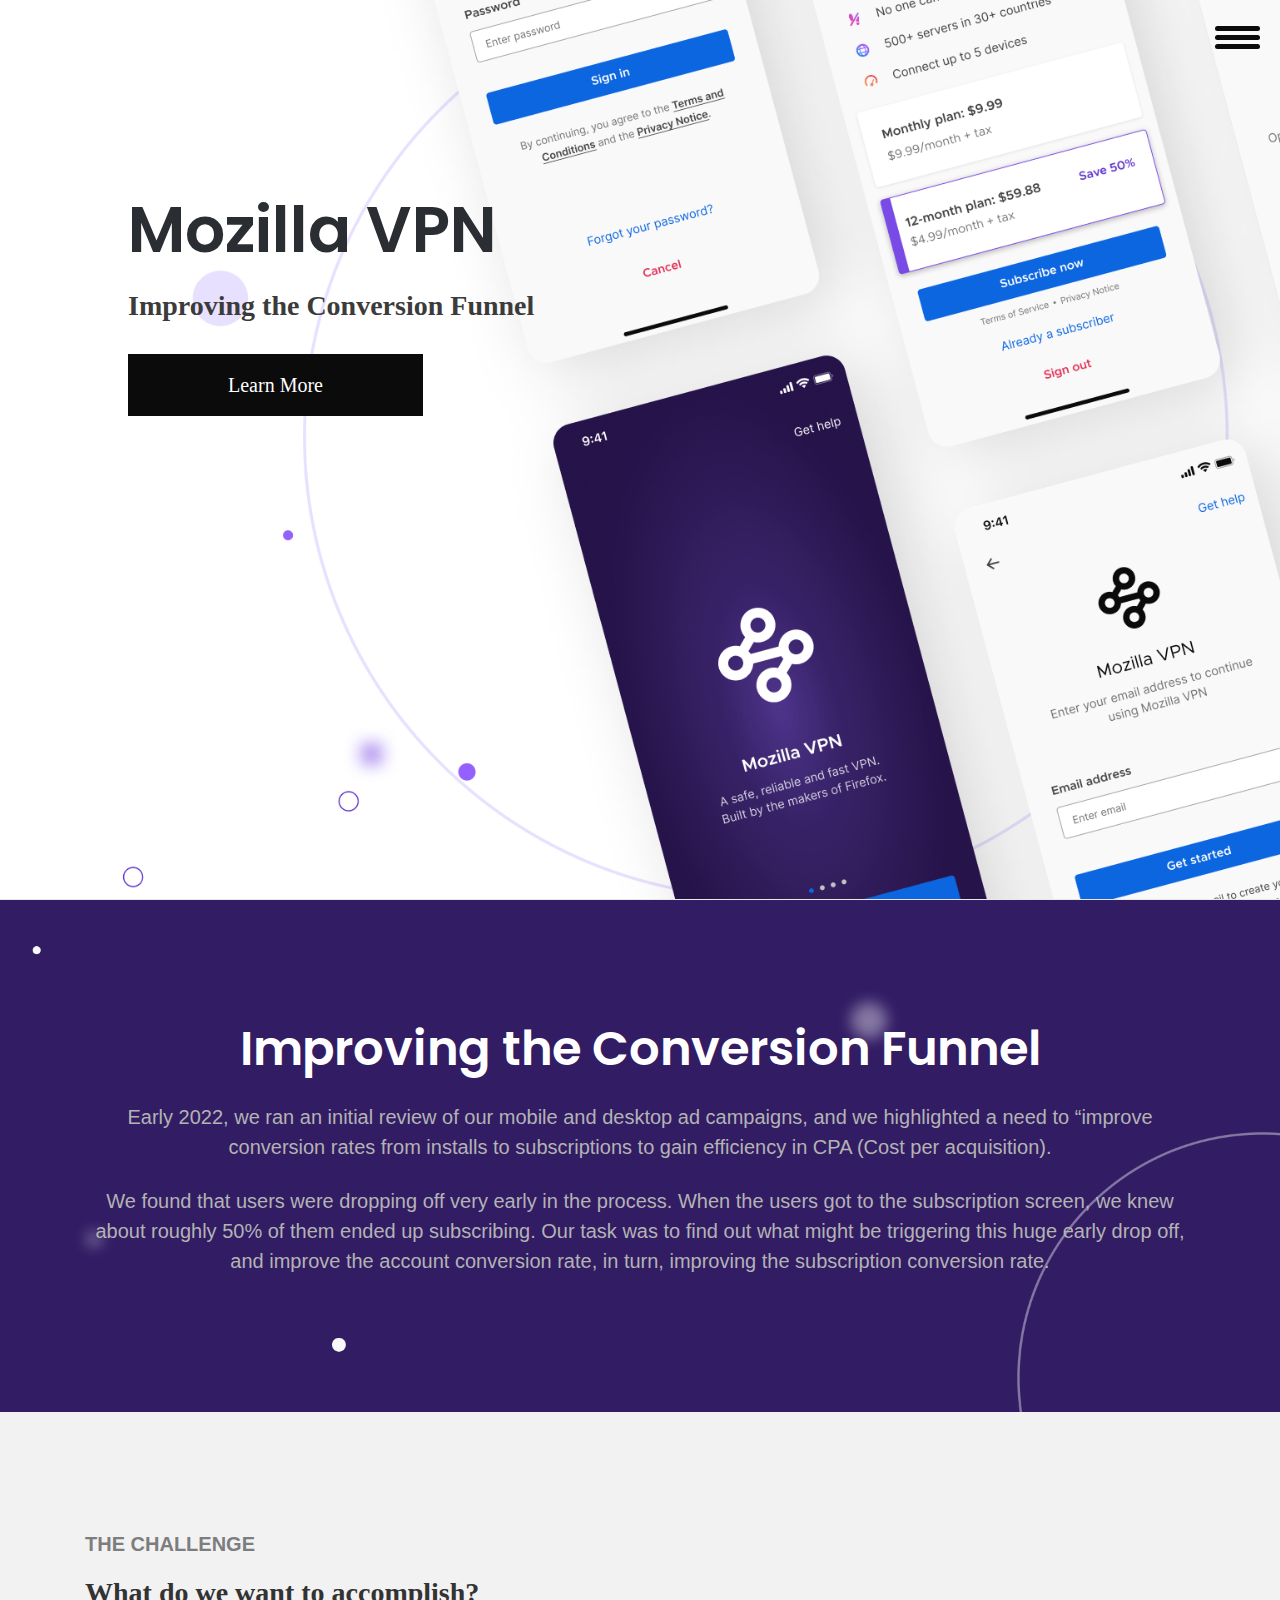
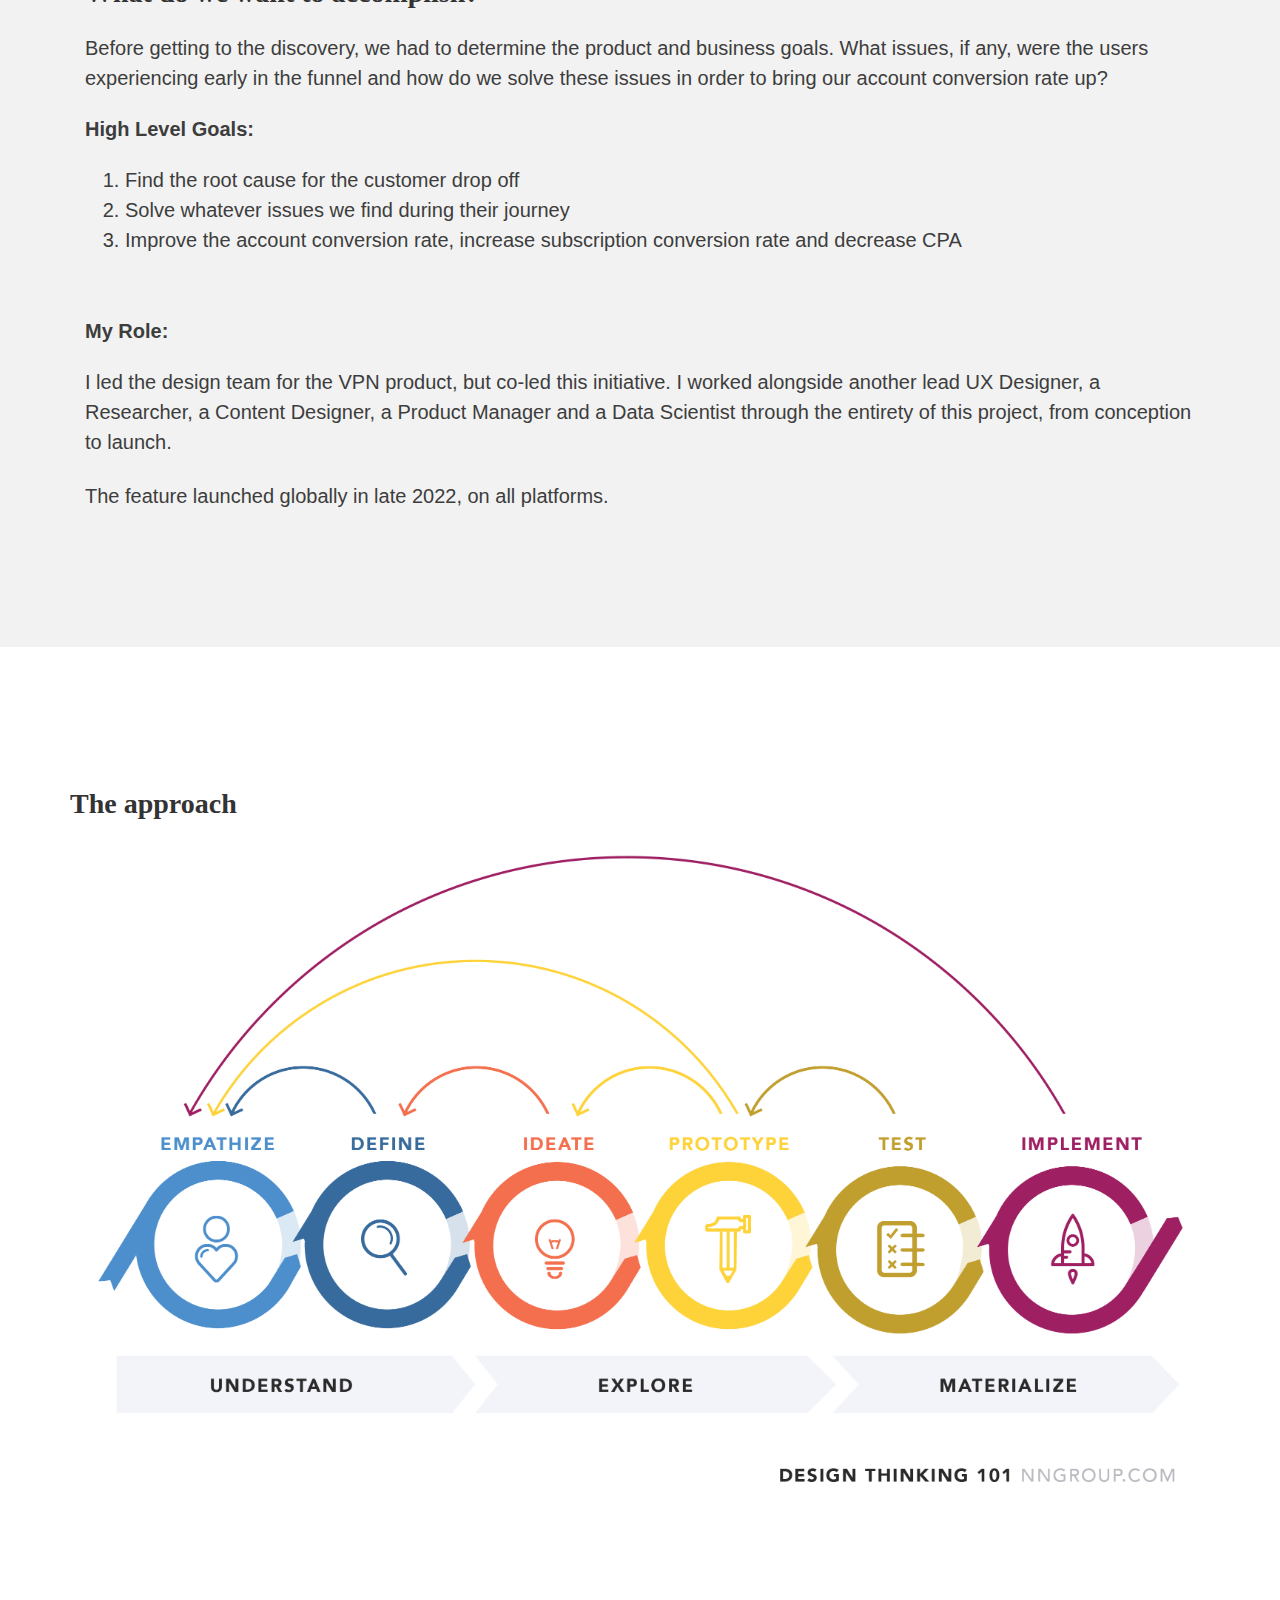
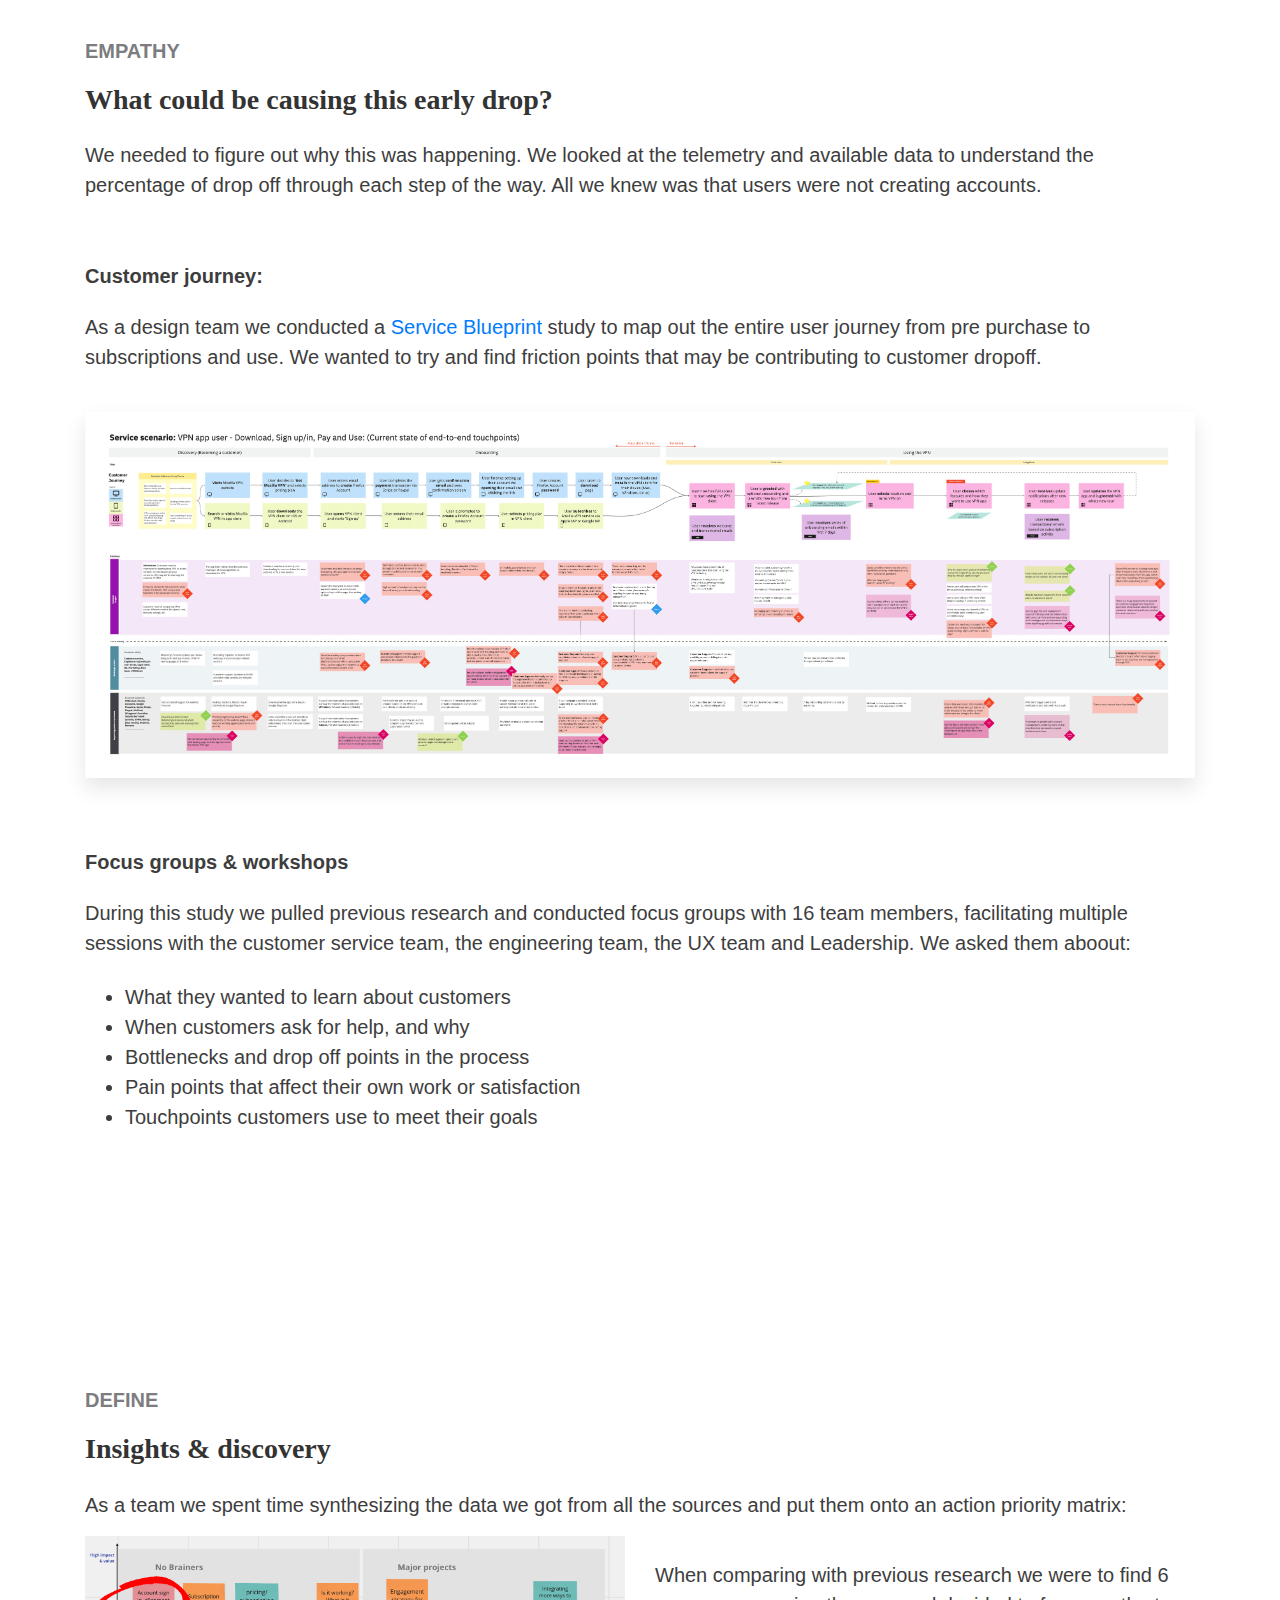
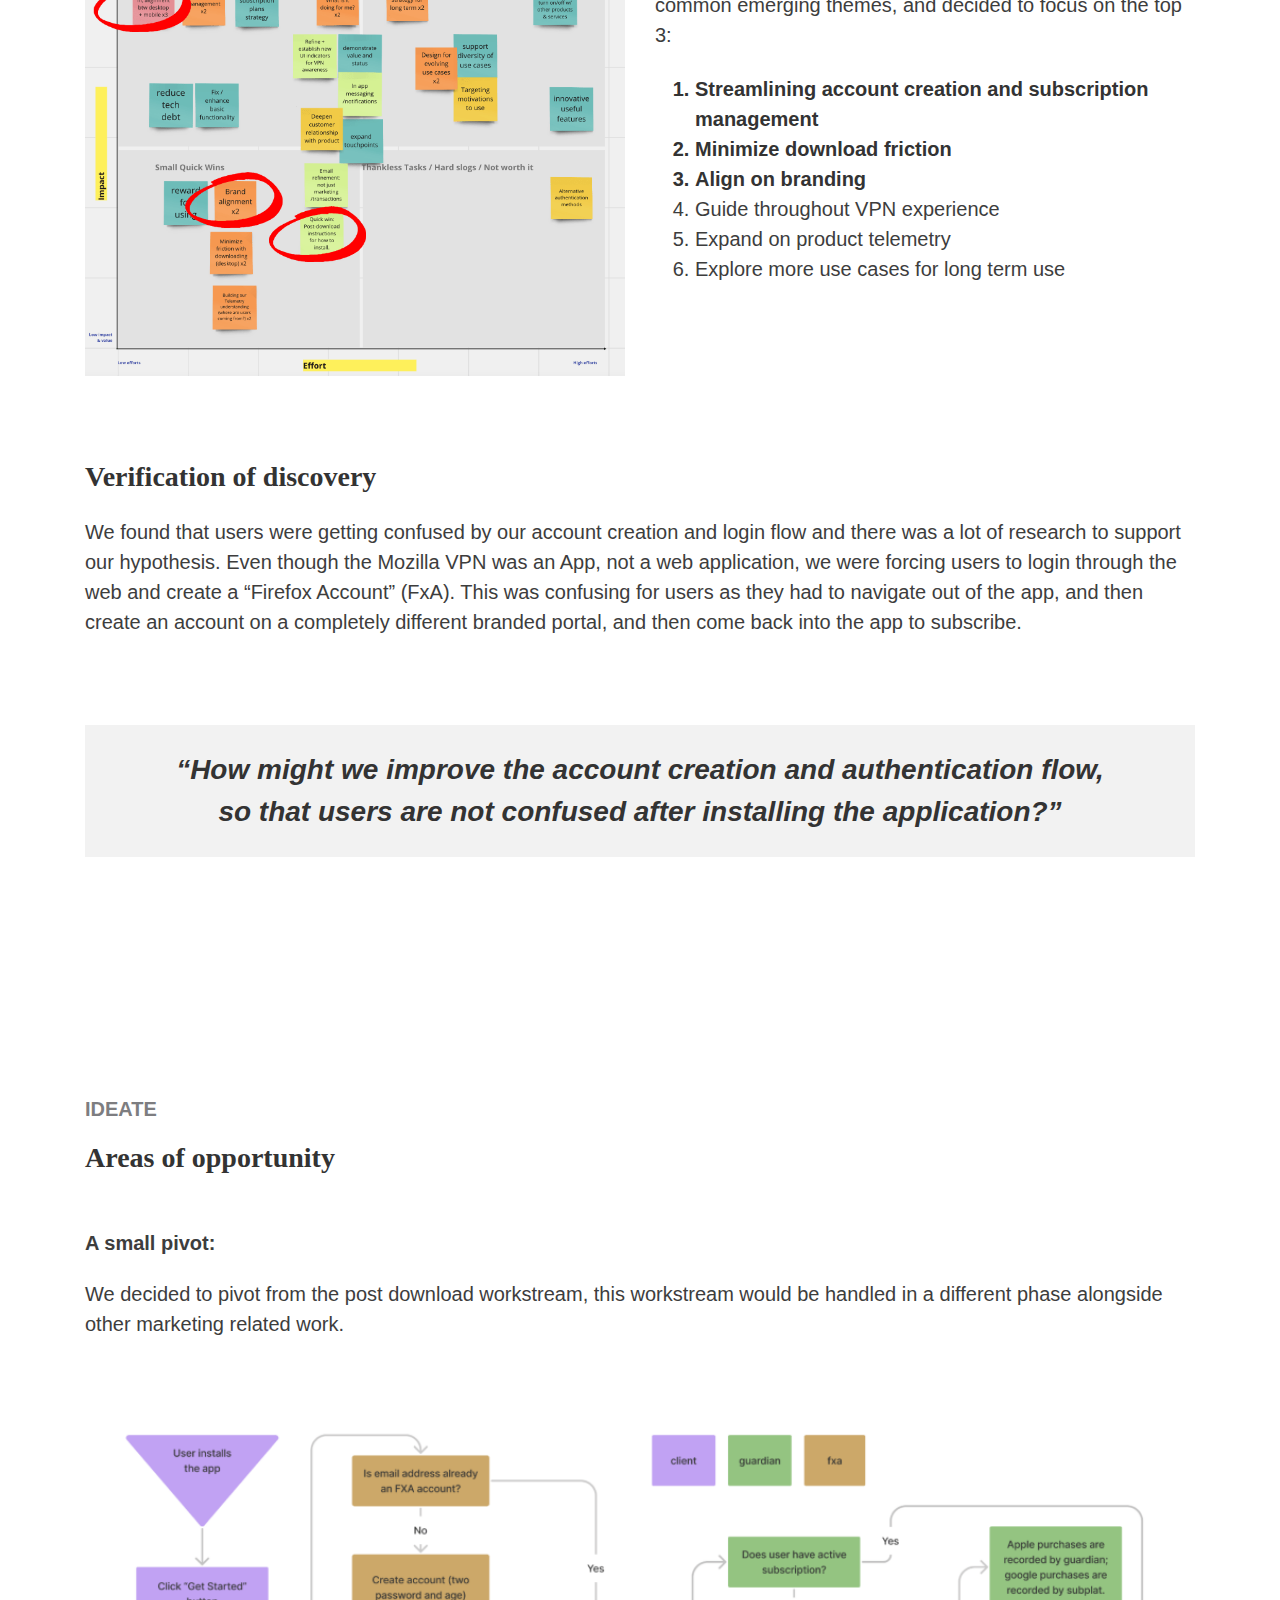
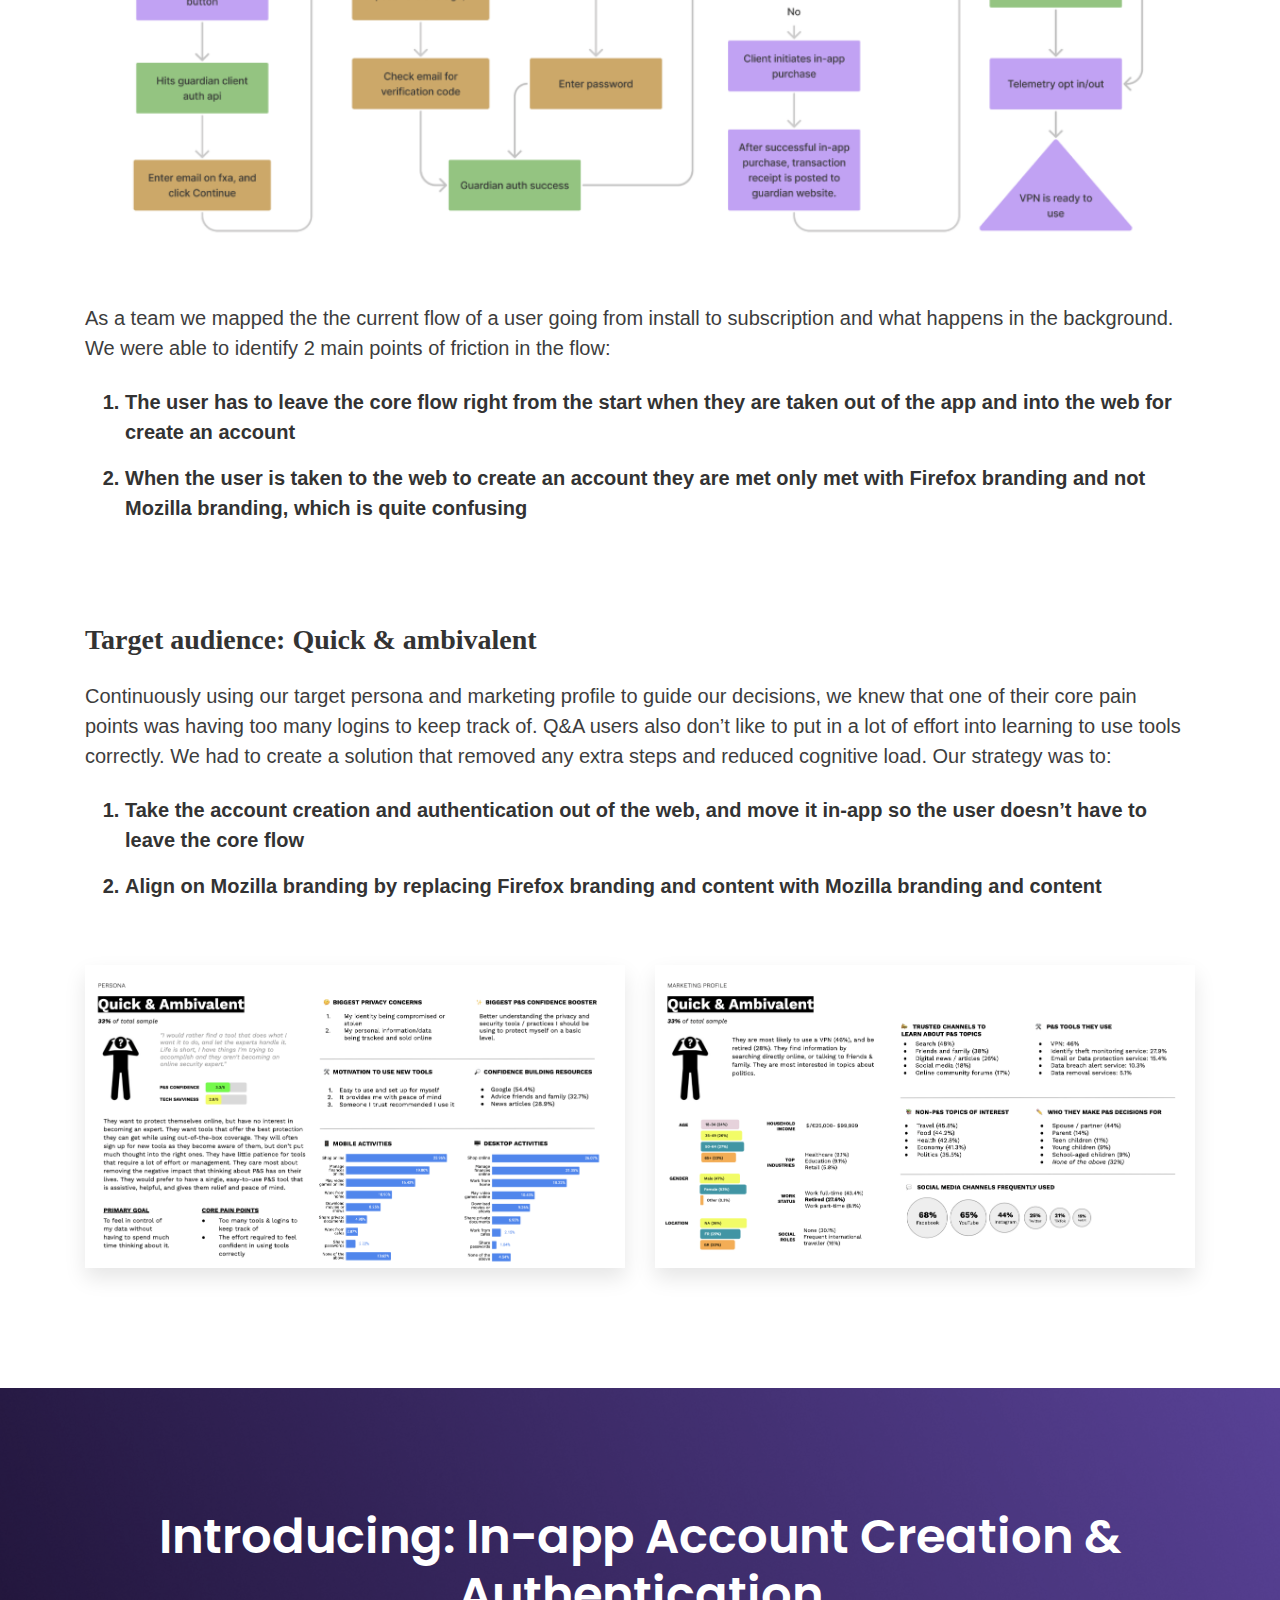
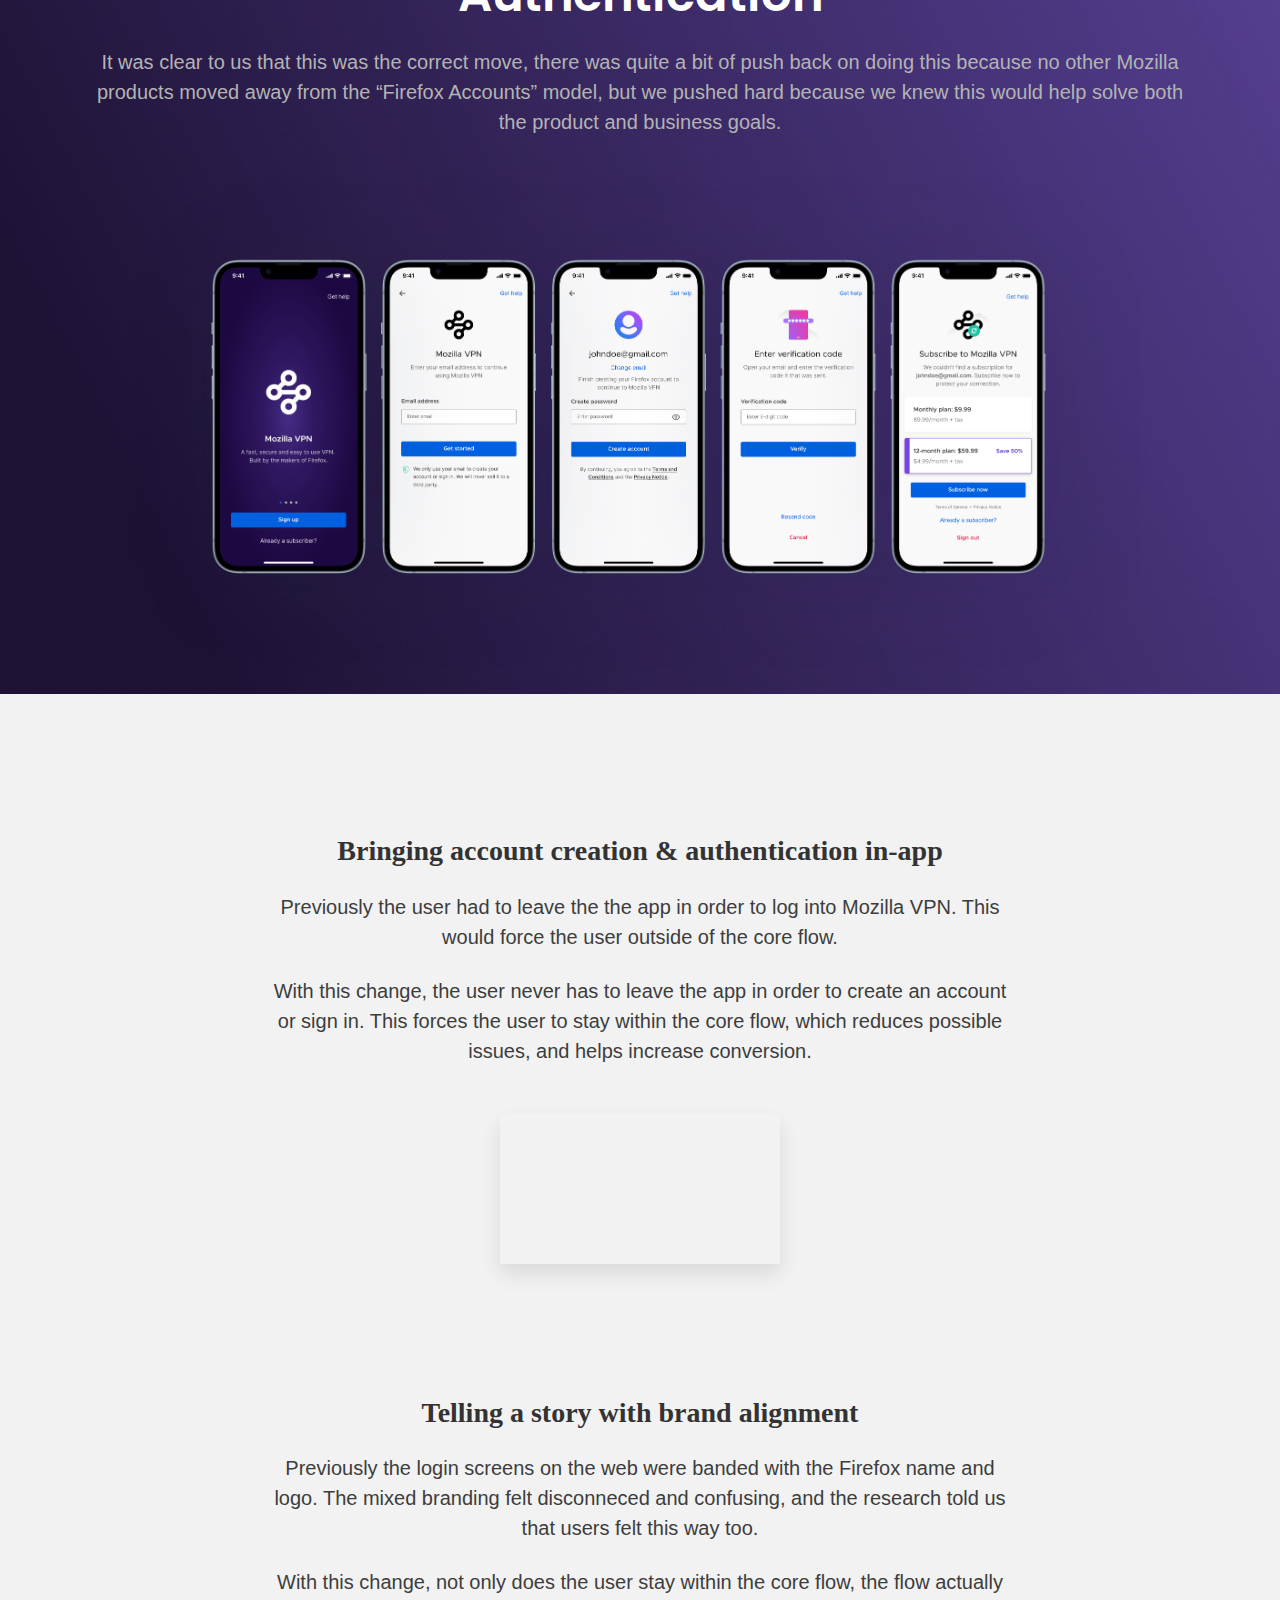
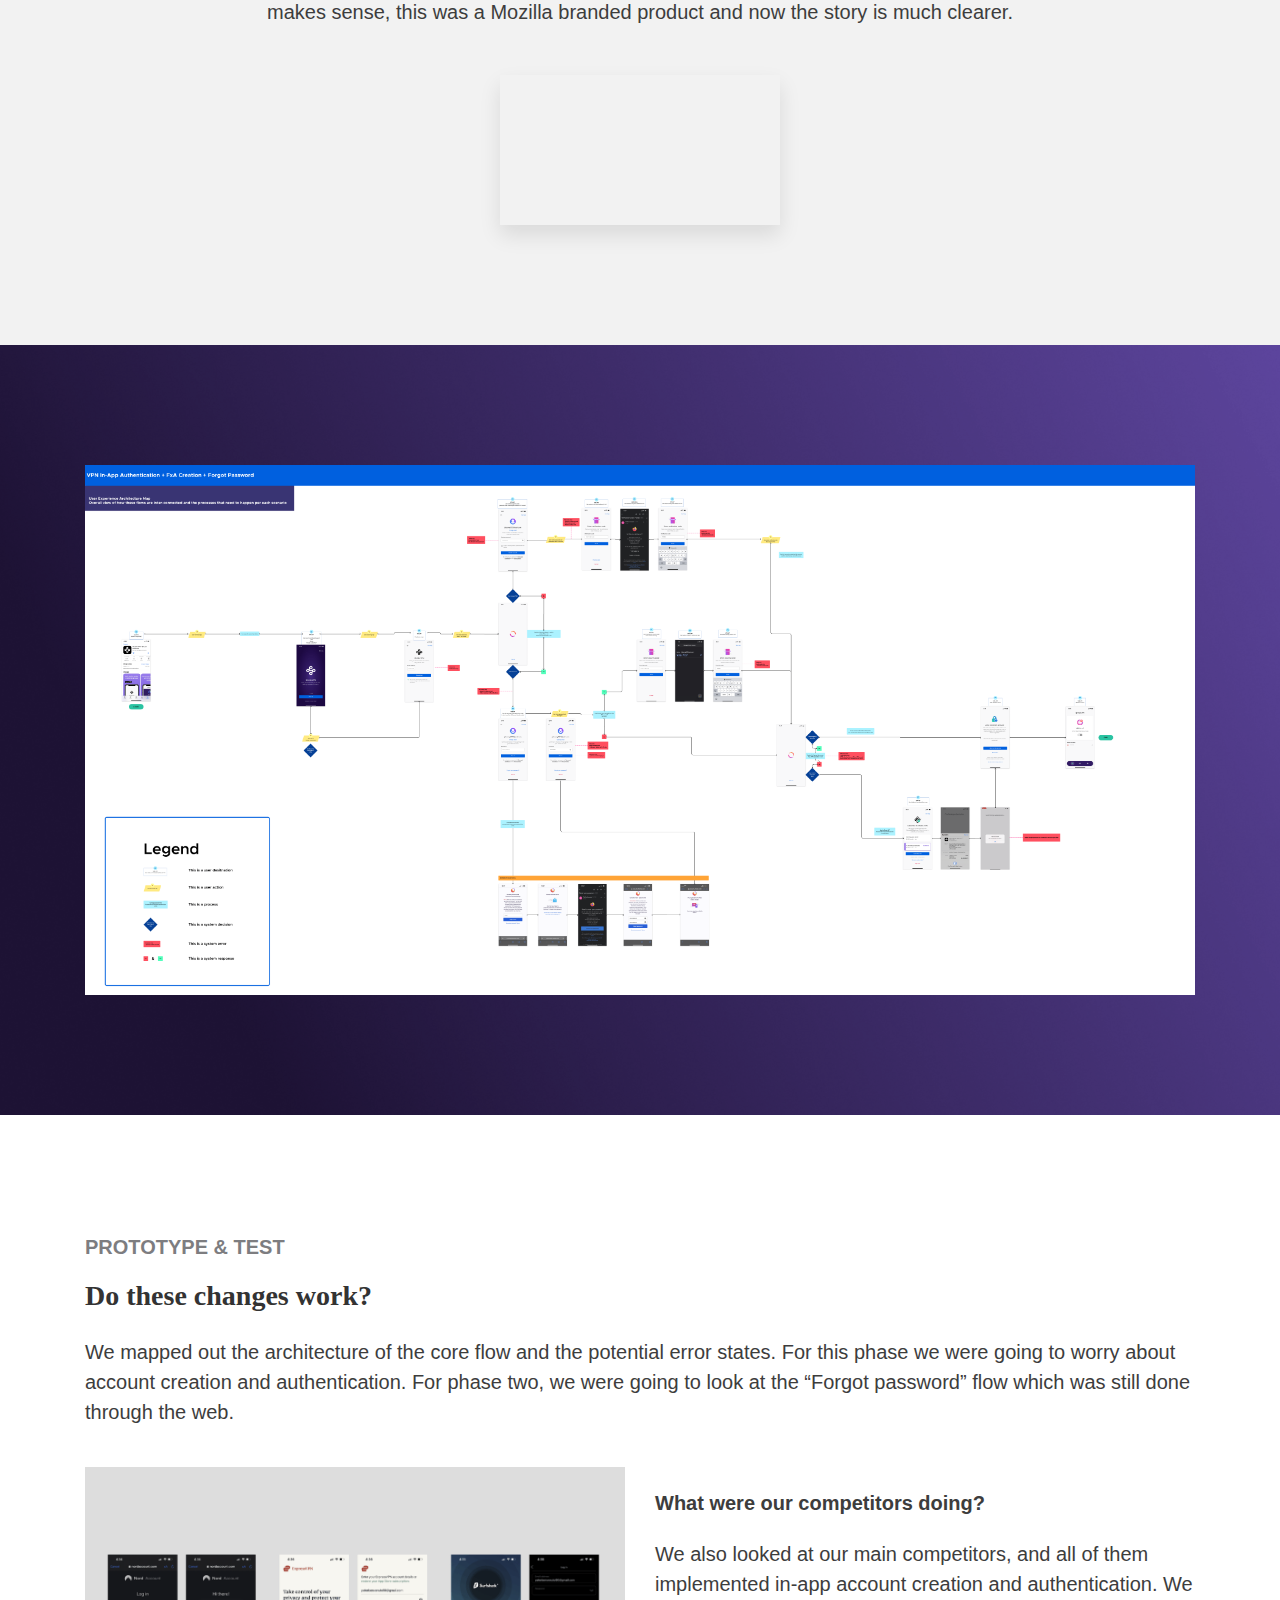
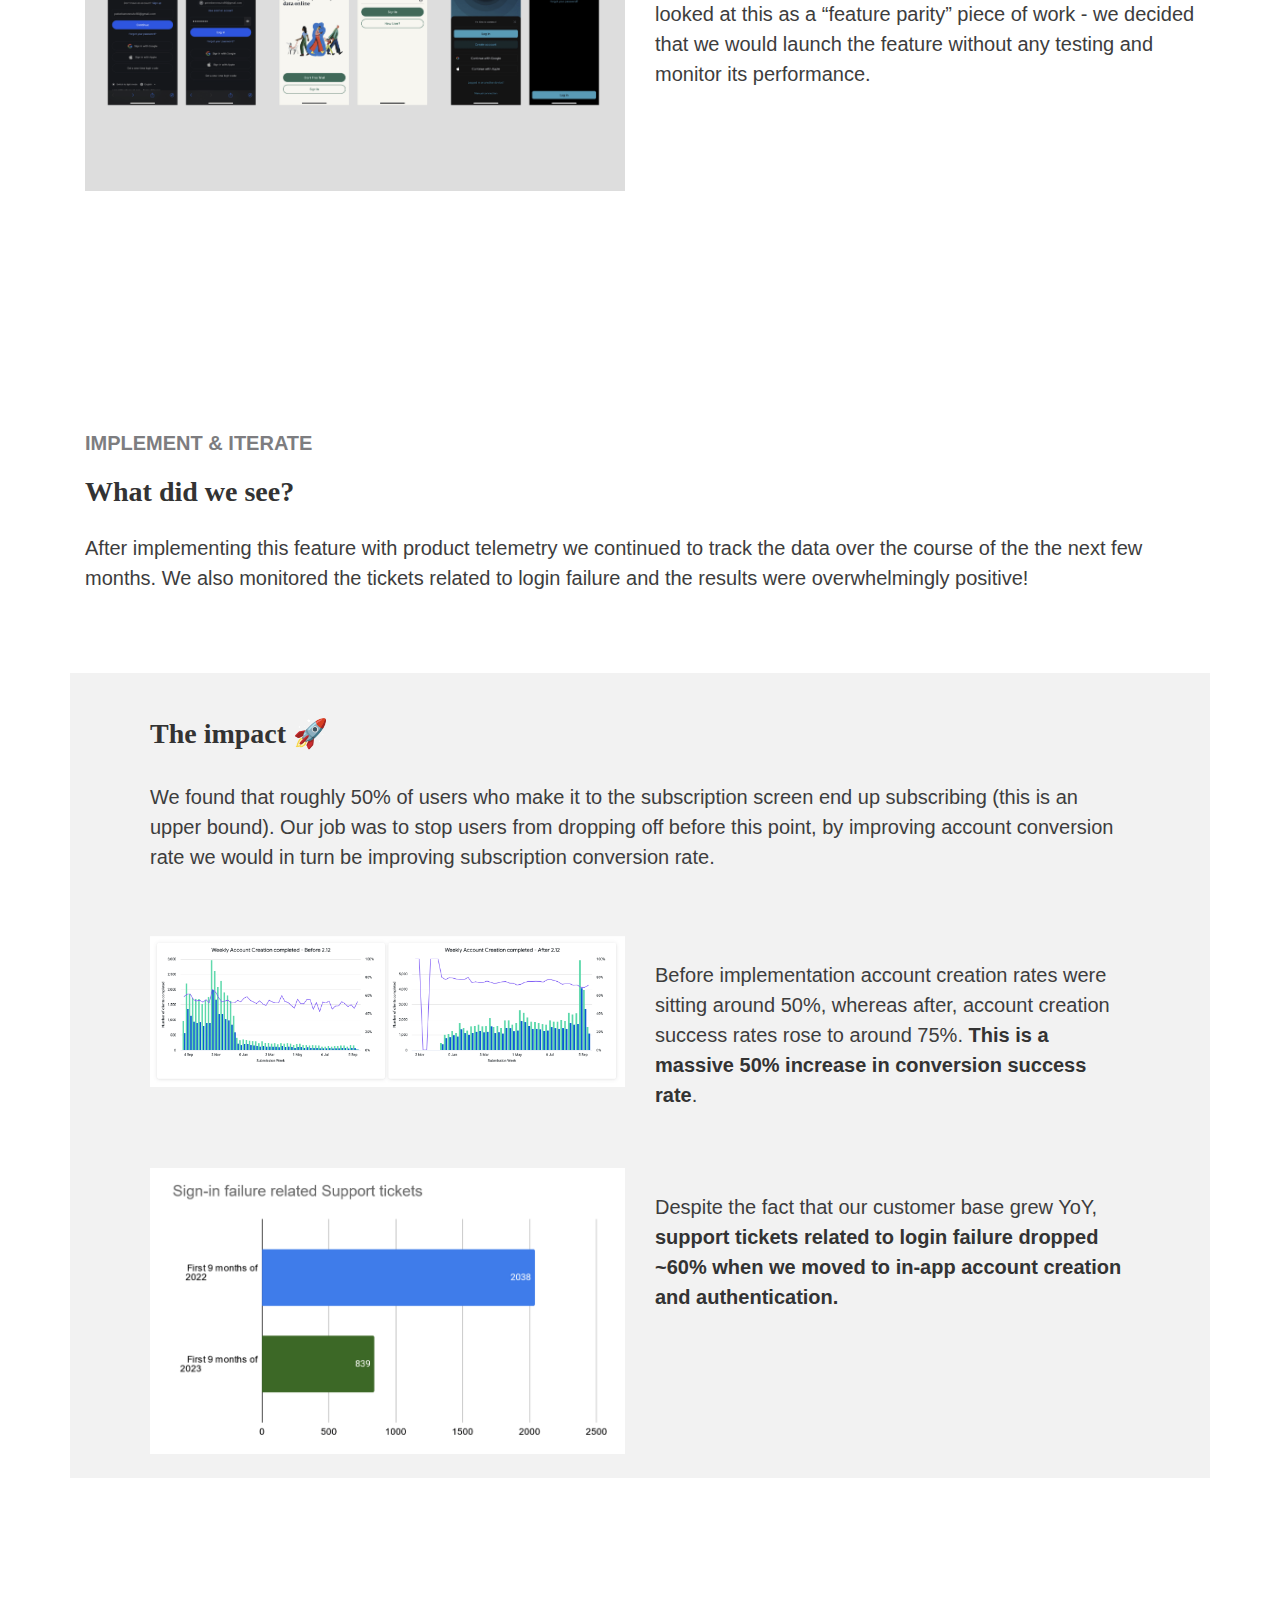
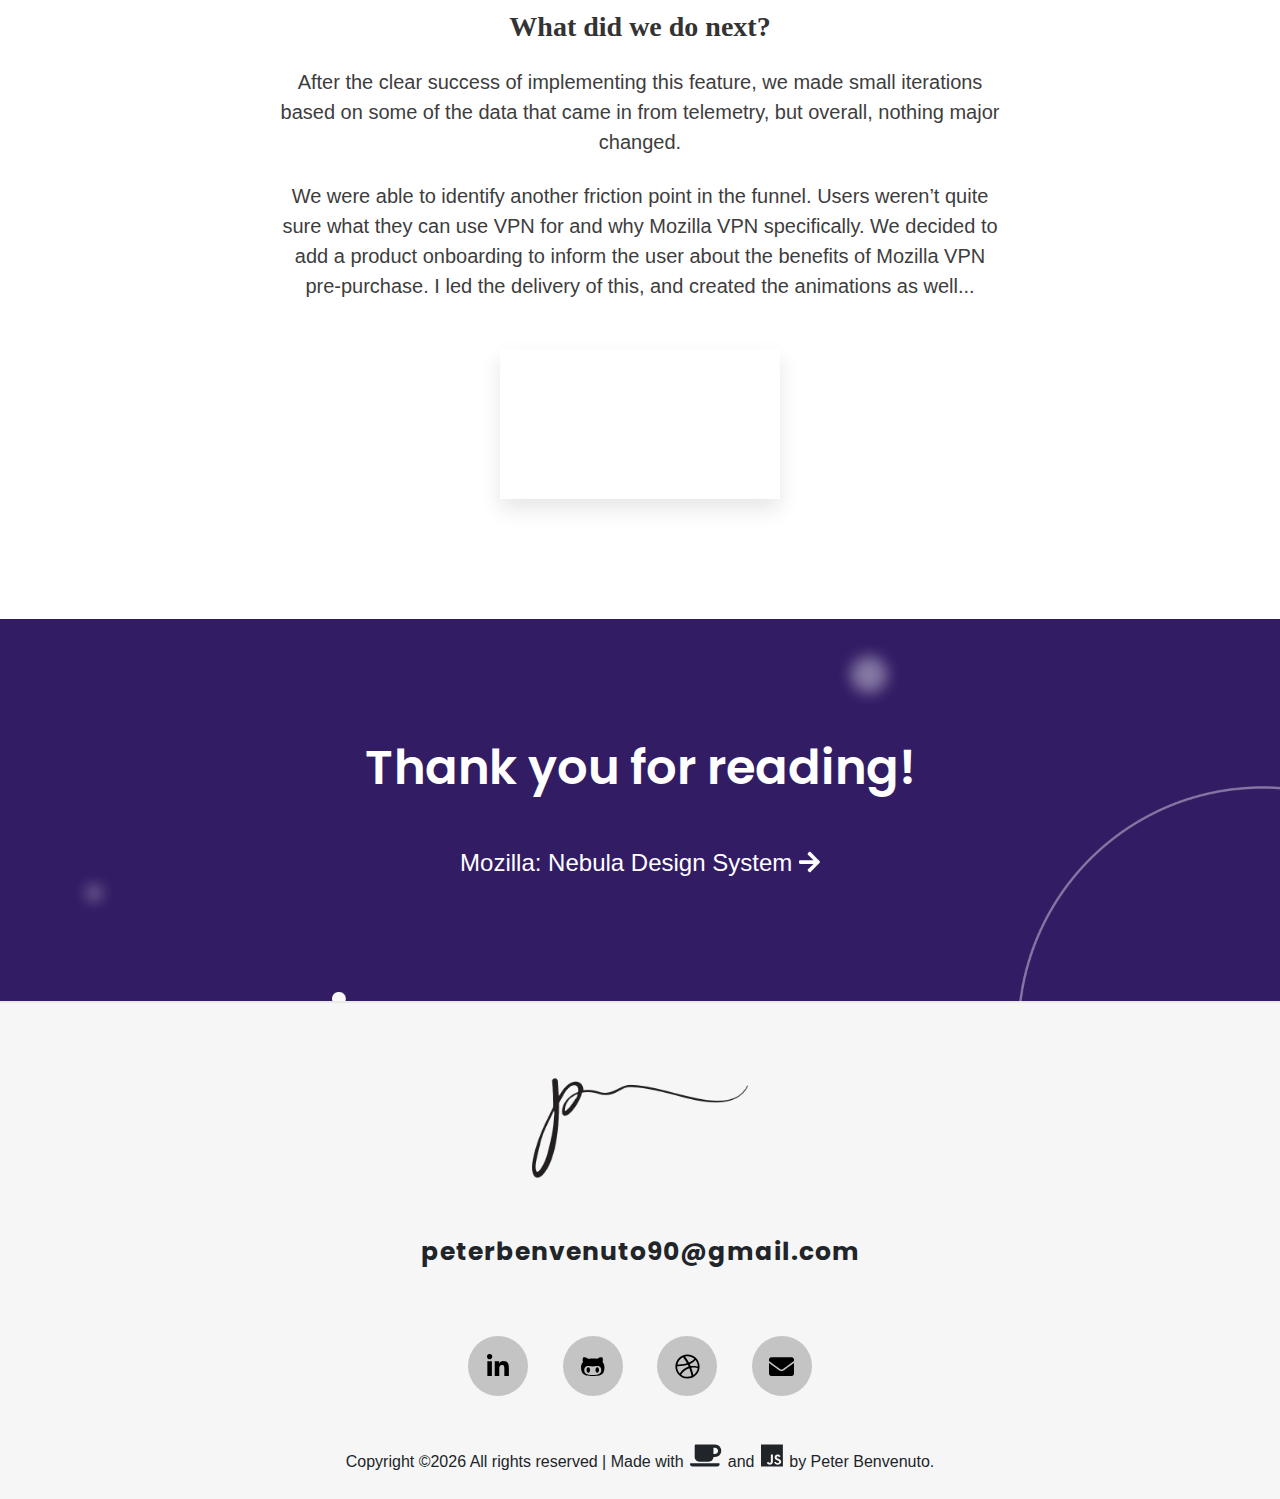
==== mozilla-conversion-funnel.html @ 34afbed3 "updates" ====
<!DOCTYPE html>
<html lang="en">
	<head>
		<meta charset="UTF-8" />
		<meta name="viewport" content="width=device-width, initial-scale=1.0" />
		<title>Peter Benvenuto</title>
		<link rel="shortcut icon" type="image/png" href="./assets/images/icon-logo.png">
		<link rel="stylesheet" type="text/css" href="./assets/css/index.css" />
		<link rel="stylesheet" type="text/css" href="./assets/css/normalize.css" />
		<link rel="stylesheet" href="./assets/css/animate.min.css" />
		<link rel="stylesheet" href="./assets/css/bootstrap.min.css" />
		<link rel="stylesheet" href="./assets/css/aos.css" />
		<link rel="stylesheet" href="./assets/css/slick.css" />
		<link rel="stylesheet" href="./assets/css/owl.carousel.min.css" />
		<link rel="stylesheet" href="/assets/css/jquery.fancybox.min.css">
        <link href="https://fonts.googleapis.com/css?family=Poppins:300,400,700,900" rel="stylesheet">
        <link href="/assets/css/all.min.css">
	</head>
	<body>

        <div id="overlayer"></div>
		<div class="loader">
		  <div class="spinner-grow" role="status">
			<span class="sr-only">Loading...</span>
		  </div>
		</div>

		<div class="site-wrap">
			<header>
				<div
					id="menu"
				>
					<div id="menu-bar2" onclick="menuOnClickTwo()">
						<div id="bar1" class="bar"></div>
						<div id="bar2" class="bar"></div>
						<div id="bar3" class="bar"></div>
					</div>
					<nav class="nav" id="nav2">
						<ul id="menu-items2" class="hidden">
							<li><a class="home" href="index.html">BACK HOME</a></li>
							<li><a href="#brief-section">OVERVIEW</a></li>
							<li><a href="#defines-section">DEFINE</a></li>
							<li><a href="#ideates-section">IDEATE</a></li>
							<li><a href="#proto-section">TEST</a></li>
                            <li><a href="#implement-section">IMPLEMENT</a></li>
						</ul>
					</nav>
				</div>

                <div class="menu-bg" id="menu-bg2"></div>
            </header>
            
            <section id="hero-section" class="site-blocks-cover-2">
                <div class="hero-text">
                    <h1 class="moz-title">Mozilla VPN</h1>
                    <h3 class="moz-sub">Improving the Conversion Funnel</h3>
                    <a class="moz-btn" href="#brief-section">Learn More</a>
                </div>
            </section>

            <section id="brief-section">
                <div class="container">
                    <div class="row">
                        <div class="brief">
                            <h3 class="moz-title-white">Improving the Conversion Funnel</h3>
                            <p class="moz-body-white">Early 2022, we ran an initial review of our mobile and desktop ad campaigns, and we highlighted a need to “improve conversion rates from installs to subscriptions to gain efficiency in CPA (Cost per acquisition).</p>
    
                             <p  class="moz-body-white">We found that users were dropping off very early in the process. When the users got to the subscription screen, we knew about roughly 50% of them ended up subscribing. Our task was to find out what might be triggering this huge early drop off, and improve the account conversion rate, in turn, improving the subscription conversion rate.</p>
                        </div>
                    </div>
                </div>
			</section>

            <section id="challenge-section">
                <div class="container">
                    <h5 class="caption">THE CHALLENGE</h5>
                    <h3 class="moz-sub">What do we want to accomplish?</h3>
                    <p class="moz-body">Before getting to the discovery, we had to determine the product and business goals. What issues, if any, were the users experiencing early in the funnel and how do we solve these issues in order to bring our account conversion rate up?</p>

                     <h4 class="moz-body bold">High Level Goals:</h4>
                     <ol class="moz-body">
                        <li>Find the root cause for the customer drop off</li>
                        <li>Solve whatever issues we find during their journey</li>
                        <li>Improve the account conversion rate, increase subscription conversion rate and decrease CPA </li>
                     </ol>
                    </br>

                     <h4 class="moz-body bold">My Role:</h4>
                     <p  class="moz-body">I led the design team for the VPN product, but co-led this initiative. I worked alongside another lead UX Designer, a Researcher, a Content Designer, a Product Manager and a Data Scientist through the entirety of this project, from conception to launch.</p>
                     <p  class="moz-body">The feature launched globally in late 2022, on all platforms.</p>
                    </div>
                </div>
			</section>

            <section id="approach-section">
                <div class="container">
                    <div class="row">
                        <h3 class="moz-sub">The approach</h3>
                        <img class="col-md-12" src="assets/images/design-thinking.png" alt="design thinking">
                    </div>
                </div>
			</section>

            <section id="empathy-section">
                <div class="container">
                    <h5 class="caption">EMPATHY</h5>
                    <h3 class="moz-sub">What could be causing this early drop?</h3>
                    <p  class="moz-body">We needed to figure out why this was happening. We looked at the telemetry and available data to understand the percentage of drop off through each step of the way. All we knew was that users were not creating accounts.</p> </br>

                    <h4 class="moz-body bold">Customer journey:</h4>
                    <p  class="moz-body">As a design team we conducted a <a href="https://www.nngroup.com/articles/service-blueprints-definition/" target="_blank">Service Blueprint</a> study to map out the entire user journey from pre purchase to subscriptions and use. We wanted to try and find friction points that may be contributing to customer dropoff.</p> </br>

                    <div class="row">
						<div class="col-md-12">
							<a class="fancybox" rel="group" href="/assets/images/blue-print-min.png"><img class="heuristics" src="/assets/images/blue-print-min.png" alt="image"></a>
						</div>
                        <div class="col-md-12 mt-5">
                            <h4 class="moz-body bold">Focus groups & workshops</h4>
                            <p class="moz-body">During this study we pulled previous research and conducted focus groups with 16 team members, facilitating multiple sessions with the customer service team, the engineering team, the UX team and Leadership. We asked them aboout:</p>
                            <ul class="moz-body">
                                <li>What they wanted to learn about customers</li>
                                <li>When customers ask for help, and why</li>
                                <li>Bottlenecks and drop off points in the process</li>
                                <li>Pain points that affect their own work or satisfaction</li>
                                <li>Touchpoints customers use to meet their goals</li>
                            </ul>
						</div>
					</div>
                </div>
			</section>

            <section id="defines-section">
                <div class="container">
                    <h5 class="caption">DEFINE</h5>
                    <h3 class="moz-sub">Insights & discovery</h3>
                    <p  class="moz-body">As a team we spent time synthesizing the data we got from all the sources and put them onto an action priority matrix:</p>

                    <div class="row">
                        <div class="col-lg-6 col-md-12">
							<a class="fancybox" rel="group" href="/assets/images/matrix-min.png"><img class="mockups" src="/assets/images/matrix-min.png" alt="image"></a>
						</div>

                        <div class="col-lg-6 col-md-12">
                            <p  class="moz-body">When comparing with previous research we were to find 6 common emerging themes, and decided to focus on the top 3:</p>

                            <ol class="moz-body">
                                <li class="bold">Streamlining account creation and subscription management</li>
                                <li class="bold">Minimize download friction</li>
                                <li class="bold">Align on branding</li>
                                <li>Guide throughout VPN experience</li>
                                <li>Expand on product telemetry</li>
                                <li>Explore more use cases for long term use</li>
                            </ol>
                        </div>
                    </div>

                    <h3 class="moz-sub space-up">Verification of discovery</h3>
                    <p  class="moz-body">We found that users were getting confused by our account creation and login flow and there was a lot of research to support our hypothesis. Even though the Mozilla VPN was an App, not a web application, we were forcing users to login through the web and create a “Firefox Account” (FxA). This was confusing for users as they had to navigate out of the app, and then create an account on a completely different branded portal, and then come back into the app to subscribe.</p> </br>

                    
                    <div class="quote-box mt-5">
                        <i class="bold">“How might we improve the account creation and authentication flow, so that users are not confused after installing the application?”</i>
                    </div>
                </div>
			</section>

            <section id="ideates-section">
                <div class="container">
                    <h5 class="caption">IDEATE</h5>
                    <h3 class="moz-sub">Areas of opportunity</h3> </br>

                    <div class="row">
						<div class="col-md-12">
                            <h4 class="moz-body bold">A small pivot:</h4>
                            <p class="moz-body">We decided to pivot from the post download workstream, this workstream would be handled in a different phase alongside other marketing related work.</p>

							<a class="fancybox" rel="group" href="/assets/images/journey-flow-min.png"><img class="mockups mt-5" src="/assets/images/journey-flow-min.png" alt="image"></a>
						</div>
                        <div class="col-md-12">

                            <p class="moz-body">As a team we mapped the the current flow of a user going from install to subscription and what happens in the background. We were able to identify 2 main points of friction in the flow:</p>

                            <ol class="moz-body">
                                <li class="bold">The user has to leave the core flow right from the start when they are taken out of the app and into the web for create an account</li>
                                <li class="bold mt-3">When the user is taken to the web to create an account they are met only met with Firefox branding and not Mozilla branding, which is quite confusing</li>
                            </ol>
						</div>
					</div>


                    <h3 class="moz-sub space-up">Target audience: Quick & ambivalent</h3> 
                    <p  class="moz-body">Continuously using our target persona and marketing profile to guide our decisions, we knew that one of their core pain points was having too many logins to keep track of. Q&A users also don’t like to put in a lot of effort into learning to use tools correctly. We had to create a solution that removed any extra steps and reduced cognitive load. Our strategy was to: </p>
                    <ol class="moz-body">
                        <li class="bold">Take the account creation and authentication out of the web, and move it in-app so the user doesn’t have to leave the core flow</li>
                        <li class="bold mt-3">Align on Mozilla branding by replacing Firefox branding and content with Mozilla branding and content</li>
                    </ol>
                    <div class="row mt-3">
						<div class="col-lg-6 col-md-12 mt-5">
							<a class="fancybox" rel="group" href="/assets/images/moz-persona-min.png"><img class="heuristics" src="/assets/images/moz-persona-min.png" alt="image"></a>
						</div>

                        <div class="col-lg-6 col-md-12 mt-5">
							<a class="fancybox" rel="group" href="/assets/images/moz-marketing-profile-min.png"><img class="heuristics" src="/assets/images/moz-marketing-profile-min.png" alt="image"></a>
						</div>
					</div>
            </section>

            <section id="mocks-section">
                <div class="container">
                    <div class="row">
                        <div class="screens">
                            <h3 class="moz-title-white">Introducing: In-app Account Creation & Authentication</h3>
                            <p class="moz-body-white">It was clear to us that this was the correct move, there was quite a bit of push back on doing this because no other Mozilla products moved away from the “Firefox Accounts” model, but we pushed hard because we knew this would help solve both the product and business goals.</p>

                            <div class="col-md-12">
                                <a class="fancybox" rel="group" href="/assets/images/moz-auth-min.png"><img class="mockups" src="/assets/images/moz-auth-min.png" alt="image"></a>
                            </div>
                        </div>
                    </div>
                </div>
            </section>

            <section id="annotations-section">
                <div class="container">
                    <div class="row">
                        <div class="col-md-12">

                            <h3 class="moz-sub center">Bringing account creation & authentication in-app</h3>
                            <p class="moz-body center">Previously the user had to leave the the app in order to log into Mozilla VPN. This would force the user outside of the core flow.</p>
                            <p class="moz-body center">With this change, the user never has to leave the app in order to create an account or sign in. This forces the user to stay within the core flow, which reduces possible issues, and helps increase conversion.</p>

                            <video class="mt-5"  autoplay loop muted playsinline>
                                <source src="assets/images/creation-clip.MP4" type="video/mp4" />
                                <source src="assets/images/creation-clip.MP4" type="video/ogg" />
                                Your browser does not support the video tag.
                            </video>
                              
                        </div>

                        <div class="col-md-12 space-up mt-5">

                            <h3 class="moz-sub center">Telling a story with brand alignment</h3>
                            <p class="moz-body center">Previously the login screens on the web were banded with the Firefox name and logo. The mixed branding felt disconneced and confusing, and the research told us that users felt this way too. </p>
                            <p class="moz-body center">With this change, not only does the user  stay within the core flow, the flow actually makes sense, this was a Mozilla branded product and now the story is much clearer.</p>

                            <video class="mt-5"  autoplay loop muted playsinline>
                                <source src="assets/images/auth-clip.MP4" type="video/mp4" />
                                <source src="assets/images/auth-clip.MP4" type="video/ogg" />
                                Your browser does not support the video tag.
                            </video>
                              
                        </div>
                    </div>
                </div>
            </section>

            <section id="flows-section">
                <div class="container">
                    <div class="row">
                            <div class="col-md-12">
                                <a class="fancybox" rel="group" href="/assets/images/experience-architecture-min.png"><img class="mockups" src="/assets/images/experience-architecture-min.png" alt="image"></a>
                            </div>
                        </div>
                    </div>
                </div>
            </section>

            <section id="proto-section">
                <div class="container">
                    <h5 class="caption">PROTOTYPE & TEST</h5>
                    <h3 class="moz-sub">Do these changes work?</h3>
                    <p  class="moz-body">We mapped out the architecture of the core flow and the potential error states. For this phase we were going to worry about account creation and authentication. For phase two, we were going to look at the “Forgot password” flow which was still done through the web.</p> </br>

                    <div class="row">
						<div class="col-lg-6 col-md-12">
							<a class="fancybox" rel="group" href="/assets/images/competitors-min.png"><img class="mockups" src="/assets/images/competitors-min.png" alt="image"></a>
						</div>
                        <div class="col-lg-6 col-md-12">
                            <h4 class="moz-body bold">What were our competitors doing?</h4>
                            <p  class="moz-body">We also looked at our main competitors, and all of them implemented in-app account creation and authentication. We looked at this as a “feature parity” piece of work - we decided that we would launch the feature without any testing and monitor its performance.</p></br>
						</div>

					</div>
                </div>
			</section>

            <section id="implement-section">
                <div class="container">
                    <h5 class="caption">IMPLEMENT & ITERATE</h5>
                    <h3 class="moz-sub">What did we see?</h3>
                    <p  class="moz-body">After implementing this feature with product telemetry we continued to track the data over the course of the the next few months. We also monitored the tickets related to login failure and the results were overwhelmingly positive!</p>

                    <div class="quote-box-2 mt-10 row">
                        <h3 class="moz-sub">The impact 🚀</h3>
                        <p  class="moz-body">We found that roughly 50% of users who make it to the subscription screen end up subscribing (this is an upper bound). Our job was to stop users from dropping off before this point, by improving account conversion rate we would in turn be improving subscription conversion rate.</p> 

                        <div class="row mt-5">
                            <div class="col-lg-6 col-md-12">
                                <a class="fancybox" rel="group" href="/assets/images/chart-1-min.png"><img class="mockups" src="/assets/images/chart-1-min.png" alt="image"></a>
                            </div>
                            <div class="col-lg-6 col-md-12">
                                <p  class="moz-body">Before implementation account creation rates were sitting around 50%, whereas after, account creation success rates rose to around 75%. <span class="bold">This is a massive 50% increase in conversion success rate</span>.</p></br>
                            </div>
                        </div>

                        <div class="row">
                            <div class="col-lg-6 col-md-12">
                                <a class="fancybox" rel="group" href="/assets/images/chart-2-min.png"><img class="mockups" src="/assets/images/chart-2-min.png" alt="image"></a>
                            </div>
                            <div class="col-lg-6 col-md-12">
                                <p  class="moz-body">Despite the fact that our customer base grew YoY, <span class="bold">support tickets related to login failure dropped ~60% when we moved to in-app account creation and authentication.</span></p> </br>
                            </div>
                        </div>
                    </div>

                    <div class="col-md-12 space-up mt-5">

                        <h3 class="moz-sub center">What did we do next?</h3>
                        <p class="moz-body center">After the clear success of implementing this feature, we made small iterations based on some of the data that came in from telemetry, but overall, nothing major changed.</p>
                        <p class="moz-body center">We were able to identify another friction point in the funnel. Users weren’t quite sure what they can use VPN for and why Mozilla VPN specifically. We decided to add a product onboarding to inform the user about the benefits of Mozilla VPN pre-purchase. I led the delivery of this, and created the animations as well...</p>

                        <video class="mt-5"  autoplay loop muted playsinline>
                            <source src="assets/images/onboarding.MP4" type="video/mp4" />
                            <source src="assets/images/onboarding.MP4" type="video/ogg" />
                            Your browser does not support the video tag.
                        </video>
                          
                    </div>

                </div>
			</section>

            <section id="end-section">
                <div class="container">
                    <div class="brief">
                        <h3 class="moz-title-white mb-5">Thank you for reading!</h3>
                        <a href="nebula.html" class="new-case-btn">Mozilla: Nebula Design System <i class="fas fa-arrow-right"></i>
                        </a>
    
                     </div>
                </div>
			</section>



			<footer id="footer-section" class="footer">
				<img class="logo" src="/assets/images/p-logo.png" alt="logo"> </br>
				
				<a class="text-btn foot" href="mailto:peterbenvenuto90@gmail.com" target="_top">peterbenvenuto90@gmail.com</a>
				  <div class="wrap">
					<a href="https://www.linkedin.com/in/peter-benvenuto/" target="_blank" class="hover-fx"><i class="fab fa-linkedin-in"></i></a>
					<a href="https://github.com/PeterBen90" target="_blank" class="hover-fx"><i class="fab fa-github-alt"></i></a>
					<a href="https://dribbble.com/PeterBen90" target="_blank" class="hover-fx"><i class="fab fa-dribbble"></i></a>
					<a href="mailto:peterbenvenuto90@gmail.com" target="_top" class="hover-fx"><i class="fas fa-envelope"></i></a>
				  </div>

				  <div class="copyright">
					Copyright &copy;<script>document.write(new Date().getFullYear());</script> All rights reserved | Made with <i class="fas fa-coffee"></i> and <i class="fab fa-js"></i> by Peter Benvenuto.
				  </div>
				  
			</footer>
		</div>
	
	  

		<script src="./assets/js/jquery-1.12.4.min.js"></script>
		<script src="./assets/js/bootstrap.min.js"></script>
		<script src="./assets/js/wow.min.js"></script>
		<script src="./assets/js/aos.js"></script>
		<script src="./assets/js/slick.min.js"></script>
		<script src="./assets/js/owl.carousel.min.js"></script>
		<script src="./assets/js/parallax.min.js"></script>
		<script src="/assets/js/jquery.fancybox.min.js"></script>
		<script src="/assets/js/all.min.js"></script>

        <script type="text/javascript" src="./assets/js/zenfit.js"></script>
		<!-- <script type="text/javascript" src="./assets/js/index.js"></script> -->
		<script>
			new WOW().init();
		</script>
	</body>
</html>
---- assets/css/index.css ----
* {
	box-sizing: border-box;
}

:root {
	--contrast: #000000;
	--bgColor: #f6f6f6;
	--fontColor: #000000;
}

html,
body {
	padding: 0;
	margin: 0;
	overflow-x: hidden !important;
	transition: background-color 0.5s;
	transition: background-image 0.5s;
}

#main {
	min-height: 100vh; /* Fallback for browsers that do not support Custom Properties */
	min-height: calc(var(--vh, 1vh) * 100);
	/* background-color: var(--bgColor); */
	border-bottom: solid 2px #eaeaea;
	font-family: 'Poppins', sans-serif !important;
	font-weight: 900 !important;
	transition: background-color 0.5s;
	transition: background-image 0.5s;
}

.switch {
	display: flex;
	border-radius: 50px;
	width: 3rem;
	padding: 0.3rem;
	background-color: rgba(255, 255, 255, 0.397);
	transition: background-color 0.2s;
	cursor: pointer;
	z-index: 9999999;
	float: right;
}

.btn-toggle {
	width: 20px;
	height: 20px;
	border-radius: 20px;
	background-color: white;
	transition: transform 0.1s;
}

/* Dark Theme */

.dark-theme #main {
	/* background-color: #ffc300 !important; */
	/* border-bottom: 2px solid #dcdcdc; */
	background-image: url('/assets/images/marble.png') !important;
	background-position: center;
	background-repeat: no-repeat;
	background-size: cover;
	transition: background-image 0.5s;
	transition: background-color 0.5s;
}

.dark-theme footer {
	/* background-color: #ffc300 !important; */
	background-image: url('/assets/images/marble.png') !important;
	background-position: center;
	background-repeat: no-repeat;
	background-size: cover;
	transition: background-image 0.5s;
	transition: background-color 0.5s;
}

.dark-theme .switch {
	background-color: #ffc300;
}

.dark-theme .btn-toggle {
	transform: translateX(17px);
}

.flex {
	display: flex;
	justify-content: center;
	align-items: center;
	font-family: 'Poppins', sans-serif;
	font-weight: 900 !important;
}

.box {
	padding: 0px 10px;
	font-size: 60px;
	font-weight: 900 !important;
	font-family: 'Poppins', sans-serif;
	color: var(--fontColor);
}

.animate-slideup {
	margin-right: 16px;
	transform: translateY(200px) rotate(15deg);
	-webkit-transform: translateY(200px) rotate(15deg);
	-moz-transform: translateY(200px) rotate(15deg);
	animation: slideup 1000ms cubic-bezier(0.65, 0, 0.35, 1) 1 forwards;
	transform-origin: top center;
	font-family: 'Poppins', sans-serif !important;
	font-weight: bold;
}

@keyframes slideup {
	0% {
		transform: translateY(200px) rotate(20deg);
		-webkit-transform: translateY(200px) rotate(20deg);
		-moz-transform: translateY(200px) rotate(20deg);
	}
	100% {
		transform: translateY(0px) rotate(0deg);
		-webkit-transform: translateY(0px) rotate(0deg);
		-moz-transform: translateY(0px) rotate(0deg);
	}
}

.fs {
	height: 12px;
	width: 12px;
	background-color: #ffc300;
	margin-left: -16px;
	margin-top: 28px;
	opacity: 0;
	animation: rotate-fs 1800ms cubic-bezier(0.5, 1, 0.89, 1) forwards;
	transform-origin: center;
}

@keyframes rotate-fs {
	0% {
		transform: rotate(0deg) scale(0);
		-webkit-transform: rotate(0deg) scale(0);
		-moz-transform: rotate(0deg) scale(0);
		opacity: 0;
	}
	30% {
		opacity: 1;
		transform: rotate(0deg) scale(1);
		-webkit-transform: rotate(0deg) scale(1);
		-moz-transform: rotate(0deg) scale(1);
	}
	100% {
		transform: rotate(720deg);
		-webkit-transform: rotate(720deg);
		-moz-transform: rotate(720deg);
		opacity: 1;
	}
}

.curtain {
	position: fixed;
	background-color: var(--contrast);
	width: 100vw;
	min-height: 100vh;
	top: 0px;
	left: 0px;
}

.progressBar {
	height: 2px;
	width: 2px;
	background-color: var(--bgColor);
}

.progressGrow-animation {
	animation: grow 2000ms cubic-bezier(0.65, 0, 0.35, 1) 1 forwards;
}

@keyframes grow {
	0% {
		width: 0px;
	}
	50% {
		width: calc(100vw);
		height: 2px;
	}
	100% {
		width: calc(100vw);
		height: calc(100vh);
	}
}

@media (max-width: 800px) {
	.flex {
		flex-wrap: wrap;
	}
	.animate {
		margin-right: 4px;
	}
	.fs {
		height: 12px;
		width: 12px;
		margin-top: 30px;
	}
}

@media (max-width: 520px) {
	.box {
		font-size: 40px;
	}
	.main {
		border: 5px solid #fc3c3c;
	}
	.animate-slideup {
		margin-right: 6px;
	}
	.fs {
		height: 8px;
		width: 8px;
		margin-left: -4px;
		margin-top: 20px;
	}
}

/* Menu */

body {
	background-color: #ffffff;
}

#menu {
	z-index: 5;
}

#menu-bar {
	width: 45px;
	height: 40px;
	margin: 30px 20px 0 115px;
	cursor: pointer;
}

.bar {
	height: 5px;
	width: 100%;
	background-color: #000000;
	display: block;
	border-radius: 5px;
	transition: 0.3s ease;
}

#bar1 {
	transform: translateY(-4px);
}

#bar3 {
	transform: translateY(4px);
}

.nav {
	transition: 0.3s ease;
	display: none;
}

.nav li {
	list-style: none;
	padding: 10px 0;
	text-align: right;
}

.nav li a {
	color: white;
	font-size: 16px;
	text-decoration: none;
	font-family: 'Poppins';
}

.nav li a:hover {
	color: #ffc300;
	transition: all 0.8s;
}

.is-active {
	color: #ffc300 !important;
	transition: all 0.8s;
}

.menu-bg,
#menu {
	top: 0;
	right: 0;
	position: fixed;
}

.menu-bg {
	z-index: 1;
	width: 0;
	height: 0;
	margin: 30px 0 20px 20px;
	background: radial-gradient(circle, rgba(0, 0, 0, 0.9), rgba(0, 0, 0, 0.9));
	border-radius: 50%;
	transition: 0.3s ease;
	transform: translate(60%, -26%);
	-webkit-transform: translate(60%, -26%);
	-moz-transform: translate(60%, -26%);
	box-shadow: 0 8px 12px 0 rgba(0, 0, 0, 0.4), 0 6px 20px 0 rgba(0, 0, 0, 0.4);
}

.change {
	display: block;
}

.change .bar {
	background-color: white;
}

.change #bar1 {
	transform: translateY(4px) rotateZ(-45deg);
}

.change #bar2 {
	opacity: 0;
}

.change #bar3 {
	transform: translateY(-6px) rotateZ(45deg);
}

.change-bg {
	width: 520px;
	height: 460px;
	transform: translate(60%, -26%);
	-webkit-transform: translate(60%, -26%);
	-moz-transform: translate(60%, -26%);
}

/* Additional Styles */

.logo {
	height: 90px;
	margin-bottom: -80px;
	width: auto;
	position: relative;
	bottom: 5px;
}

.about {
	text-align: center;
	height: 100%;
	width: 100%;
	margin-top: 100px;
}

.work,
.contact,
.testimonials,
.contact2 {
	text-align: center;
	height: 100%;
	width: 100%;
	margin-top: 100px;
	margin-bottom: 100px;
}

.testimonials {
	/* background-image: url("/assets/images/bg2-img.png");
	background-position: center;
	background-repeat: no-repeat;
	background-size: cover; */
	padding-top: 80px;
	padding-bottom: 80px;
	border-top: solid 2px #eaeaea;
	border-bottom: solid 2px #eaeaea;
}

.me2 {
	width: 500px;
	height: auto;
	position: absolute;
	bottom: 2px;
}

.curtain {
	z-index: 100000000;
}

.animate-slideup {
	z-index: 3;
}

.hidden {
	display: none;
}

.form-btn {
	float: right;
}

.section-title {
	font-weight: bold;
	font-size: 3rem;
	letter-spacing: 1px;
	font-family: 'Poppins', sans-serif !important;
	font-weight: 700 !important;
}

.flexbox {
	display: flex;
	margin-top: 50px;
	margin-bottom: 30px;
	text-align: center;
}

.flexbox div {
	flex: 1;
	margin: 8px;
}

.flexbox div img {
	width: 100%;
	height: 100px;
	width: auto;
}

.icon-text {
	font-weight: 600;
	letter-spacing: 2px;
}

.container {
	text-align: left;
}

.diff-text {
	font-weight: bold;
	font-size: 40px;
	background: linear-gradient(to top, #ffc300 40%, transparent 40%);
}

.intro-text,
.intro-text2 {
	font-size: 25px;
}

.intro-text2 {
	margin-top: 60px;
	color: #7d7d80;
}

.footer h3 {
	text-align: center;
	height: 30vh;
}

.text-btn {
	font-size: 25px;
	font-weight: bold;
	text-decoration: none;
	color: rgb(33, 37, 41);
	background-image: linear-gradient(to top, #ffc300 40%, transparent 40%);
	background-repeat: no-repeat;
	background-size: 0 100%;
	transition: background-size 0.4s ease;
}

.text-btn:hover {
	background-size: 100% 100%;
	color: #000000;
	text-decoration: none;
}

.sub-header {
	font-size: 25px;
	margin-top: 50px;
	margin-bottom: 50px;
	margin-left: 20px;
	margin-right: 20px;
	color: #7d7d80;
}

.resume {
	float: right;
}

/* effects */

.boxy:before {
	content: '';
	position: absolute;
	top: 0;
	left: 0;
	width: 100%;
	height: 100%;
	background-color: rgba(0, 0, 0, 0.9);
	opacity: 0;
	transition: all 0.5s ease 0s;
}
.boxy:hover:before {
	opacity: 1;
}
.boxy {
	text-align: center;
	position: relative;
	overflow: hidden;
	color: #fff;
	margin-top: 30px;
	border-radius: 4px;
}
.boxy:after {
	content: '';
	position: absolute;
	height: 100%;
	width: 100%;
	left: 170%;
	top: 0;
	transform: skewX(45deg);
	transition: all 1s ease 0s;
	background-color: rgba(255, 255, 255, 0.3);
	z-index: 1;
}
.boxy:hover:after {
	left: -170%;
	top: 0;
}
.boxy img {
	width: 100%;
	height: auto;
}
.boxy .box-content {
	position: absolute;
	bottom: -100%;
	left: 0;
	width: 100%;
	transition: all 0.5s ease 0s;
}
.boxy:hover .box-content {
	bottom: 35%;
}
.boxy .box-content .name {
	font-size: 22px;
	font-weight: 700;
	margin: 0 0 10px;
	display: block;
	text-transform: uppercase;
	letter-spacing: 1px;
}
.boxy .box-content .post {
	display: block;
	font-size: 20px;
	font-weight: 400;
	margin-bottom: 25px;
	margin-left: 20px;
	margin-right: 20px;
}

.work-sub {
	margin-top: 80px;
	letter-spacing: 1px;
	font-family: 'Poppins', sans-serif !important;
	font-weight: 700 !important;
}

/* Button Hover */

.grid-container {
	display: grid;
}

.grid-child a {
	font-size: 18px;
	padding: 10px 20px 10px 20px;
}

.solidReveal {
	border: 2px solid #ffc300;
	background-color: #ffc300;
	color: black !important;
	border-radius: 4px;
}

.solidReveal span {
	cursor: pointer;
	display: inline-block;
	position: relative;
	transition: 0.5s;
}

.solidReveal span:after {
	content: '\21E8';
	position: absolute;
	opacity: 0;
	top: 0;
	right: -20px;
	transition: 0.5s;
}

.solidReveal:hover span {
	padding-right: 25px;
}

.solidReveal:hover span:after {
	opacity: 1;
	right: 0;
}

.underline {
	border-bottom: 5px solid rgb(33, 37, 41);
	color: white;
	margin-left: 47%;
	margin-right: 47%;
}

.testimonial {
	max-width: 800px;
	margin: 0 auto !important;
	text-align: center;
	margin-top: 80px !important;
}
.testimonial blockquote {
	font-size: 1.5rem;
	font-style: italic;
}
.testimonial figure img {
	max-width: 100px;
	margin: 0 auto;
	border-radius: 50%;
}

.testimonial-wrap .owl-nav {
	display: none;
}

.slide-one-item .owl-dots {
	text-align: center;
}
.slide-one-item .owl-dots .owl-dot {
	display: inline-block;
	margin: 4px;
}
.slide-one-item .owl-dots .owl-dot span {
	display: inline-block;
	width: 10px;
	height: 10px;
	border-radius: 50%;
	background: #888888;
}
.slide-one-item .owl-dots .owl-dot.active span {
	background: #ffc300;
}

.fa-user-circle {
	font-size: 50px;
	margin-right: 20px;
	margin-bottom: 15px;
}

.send-icn {
	fill: black;
	margin-top: 30px;
}

.send-icn:hover {
	fill: #333;
	cursor: pointer;
	transition: all 0.4s ease;
}

button {
	background: none;
	border: none;
	outline: none;
	margin: 2vmax;
	outline: 0 !important;
}

button:focus {
	outline: 0 !important;
}

button:hover small {
	opacity: 1;
}

small {
	display: block;
	opacity: 0;
}

.form-control {
	border-radius: 4px !important;
	border: 3px solid black !important;
}

.form-control:focus {
	border-color: #ffc300 !important;
	box-shadow: 0 5px 5px 0 rgba(233, 240, 243, 0.5), 0 0 0 1px #e6ecf8 !important;
}

.contact-form {
	margin-top: 60px;
}

/* Media Queries */

@media (max-width: 520px) {
	.work-sub {
		font-size: 1.3rem !important;
	}

	.sub-header {
		text-align: left;
	}

	.change-bg {
		width: 450px;
		height: 420px;
	}

	.nav li a {
		font-size: 15px;
	}

	.logo {
		height: 150px !important;
	}

	.me2 {
		width: 300px !important;
		height: auto;
	}

	#menu-bar {
		height: 30px;
		width: 35px;
	}

	.section-title {
		font-size: 2rem !important;
	}

	.about {
		margin-top: 80px !important;
	}

	.flexbox div img {
		width: 100%;
		height: 50px !important;
		width: auto;
	}

	.icon-text {
		font-weight: 600;
		letter-spacing: 2px;
		font-size: 10px;
	}

	.flexbox {
		margin-top: 25px !important;
		margin-bottom: 10px !important;
	}

	.intro-text,
	.intro-text2 {
		font-size: 20px !important;
	}

	.intro-text2 {
		margin-top: 0 !important;
	}

	.diff-text {
		font-size: 30px !important;
	}

	.about {
		margin-top: 100px !important;
	}

	.sub-header {
		font-size: 20px !important;
	}

	.text-btn {
		font-size: 20px !important;
	}

	.underline {
		margin-left: 41% !important;
		margin-right: 41% !important;
	}

	.testimonial blockquote {
		font-size: 18px !important;
	}

	.contact-form {
		margin-top: 20px !important;
	}
	.foot {
		font-family: 'Poppins', sans-serif !important;
		letter-spacing: 1px;
		font-size: 18px !important;
		font-weight: 700 !important;
	}

	footer {
		padding-bottom: 10% !important;
	}

	.hover-fx {
		font-size: 20px !important;
		width: 50px !important;
		height: 50px !important;
		line-height: 52px !important;
	}

	.wrap {
		margin-top: 30px !important;
	}

	.copyright {
		margin-top: 20px !important;
		font-size: 12px !important;
		padding-left: 20px !important;
		padding-right: 20px !important;
	}

	.fa-coffee,
	.fa-js {
		font-size: 20px !important;
	}

	.fa-chevron-up {
		display: none !important;
	}

	.boxy:hover .box-content {
		bottom: 30% !important;
	}

	.logo {
		height: 80px !important;
		width: auto !important;
	}
}

@media (max-width: 768px) {
	.nav li a {
		font-size: 15px;
	}

	.sub-header {
		text-align: left;
	}

	#menu-bar {
		height: 30px;
		width: 35px;
	}

	.flexbox {
		margin-top: 25px !important;
	}

	.underline {
		margin-left: 41% !important;
		margin-right: 41% !important;
	}

	.fa-chevron-up {
		display: none !important;
	}
}

footer {
	background: #f6f6f6;
	padding-bottom: 2%;
	width: 100%;
	height: 100%;
	border-top: solid 2px #eaeaea;
	text-align: center;
	transition: background-color 0.2s;
}

.foot {
	font-family: 'Poppins', sans-serif !important;
	letter-spacing: 1px;
	font-size: 25px;
	font-weight: 700 !important;
}

.hover-fx {
	font-size: 25px;
	display: inline-block;
	cursor: pointer;
	margin: 15px;
	width: 60px;
	height: 60px;
	line-height: 62px;
	border-radius: 50%;
	text-align: center;
	position: relative;
	color: #000;
	background-color: rgba(0, 0, 0, 0.2);
	transition: 300ms;
}

.hover-fx:after {
	pointer-events: none;
	position: absolute;
	width: 100%;
	height: 100%;
	border-radius: 50%;
	content: '';
	box-sizing: content-box;
	box-shadow: 0 0 0 3px #000;
	top: 0;
	left: 0;
	opacity: 0;
	transition: 300ms;
}

.hover-fx:hover {
	background-color: #000;
	color: #fff !important;
}

.hover-fx:hover:after {
	opacity: 1;
	transform: scale(1.15);
}

.wrap {
	margin-top: 50px;
}

.fa-coffee,
.fa-js {
	font-size: 25px;
	margin: 2px;
}

.copyright {
	margin-top: 30px;
}

.fa-chevron-up {
	float: right;
	position: relative;
	margin-right: 5%;
	bottom: 60px;
	font-size: 50px;
	color: black;
	font-size: 30px;
	border: 5px solid #000;
	padding: 10px;
}

@keyframes bounce {
	0%,
	100%,
	20%,
	50%,
	80% {
		-webkit-transform: translateY(0);
		-ms-transform: translateY(0);
		transform: translateY(0);
	}
	40% {
		-webkit-transform: translateY(-30px);
		-ms-transform: translateY(-30px);
		transform: translateY(-30px);
	}
	60% {
		-webkit-transform: translateY(-15px);
		-ms-transform: translateY(-15px);
		transform: translateY(-15px);
	}
}
.fa-chevron-up {
	-webkit-animation-duration: 1s;
	animation-duration: 1s;
	-webkit-animation-fill-mode: both;
	animation-fill-mode: both;
	-webkit-animation-timing-function: ease-in-out;
	animation-timing-function: ease-in-out;
	animation-iteration-count: infinite;
	-webkit-animation-iteration-count: infinite;
}

.fa-chevron-up:hover {
	cursor: pointer;
	animation-name: bounce;
	-moz-animation-name: bounce;
}

/* -------------------------- ZENFIT STYLES ------------------------------ */

.logo {
	height: 100px;
	width: auto;
	margin-bottom: 50px;
	margin-top: 80px;
}

.back-btn {
	font-size: 20px !important;
	font-weight: 500;
	cursor: pointer;
	/* background-color: #111; */
	color: #000;
	padding: 10px 15px !important;
	position: relative;
	top: -75px;
	margin-left: 15px;
	border: 5px solid #000;
	transition: all 0.5s;
}

.back-btn:hover {
	background-color: #000;
	transition: all 0.5s;
	text-decoration: none;
	color: #fff;
}

.fa-arrow-left {
	margin-right: 8px;
}

/* Zenfit Menu */

#menu2 {
	z-index: 5;
}

#menu-bar2 {
	width: 45px;
	height: 40px;
	margin: 30px 20px 0 80px;
	cursor: pointer;
}

.bar {
	height: 5px;
	width: 100%;
	background-color: #000000;
	display: block;
	border-radius: 5px;
	transition: 0.3s ease;
}

#bar1 {
	transform: translateY(-4px);
}

#bar3 {
	transform: translateY(4px);
}

.nav {
	transition: 0.3s ease;
	display: none;
}

.nav li {
	list-style: none;
	padding: 10px 0;
	text-align: right;
}

.nav li a {
	color: white;
	font-size: 16px;
	text-decoration: none;
}

.nav li a:hover {
	color: #ffc300;
	transition: all 0.8s;
}

.is-active2 {
	color: #ffc300 !important;
	transition: all 0.8s;
}

.menu-bg,
#menu2 {
	top: 0;
	right: 0;
	position: fixed;
}

.menu-bg {
	z-index: 2;
	width: 0;
	height: 0;
	margin: 30px 0 20px 20px;
	background: radial-gradient(circle, rgba(0, 0, 0, 0.9), rgba(0, 0, 0, 0.9));
	border-radius: 50%;
	transition: 0.3s ease;
	transform: translate(60%, -26%);
	-webkit-transform: translate(60%, -26%);
	-moz-transform: translate(60%, -26%);
	box-shadow: 0 8px 12px 0 rgba(0, 0, 0, 0.4), 0 6px 20px 0 rgba(0, 0, 0, 0.4);
}

.change {
	display: block;
}

.change .bar {
	background-color: white;
}

.change #bar1 {
	transform: translateY(4px) rotateZ(-45deg);
}

.change #bar2 {
	opacity: 0;
}

.change #bar3 {
	transform: translateY(-6px) rotateZ(45deg);
}

.change-bg {
	width: 520px;
	height: 460px;
	transform: translate(60%, -26%);
	-webkit-transform: translate(60%, -26%);
	-moz-transform: translate(60%, -26%);
}

.zenfit-logo {
	width: 400px;
	height: auto;
	margin-top: 10%;
}

#home-section {
	height: 100%;
	width: 100%;
	margin-top: 100px;
	margin-bottom: 100px;
}

.zenfit-sub {
	margin-top: 30px;
}

.proto-btn {
	font-size: 20px !important;
	cursor: pointer;
	background-color: #397a8e;
	color: white !important;
	padding: 15px 20px !important;
	border: none;
	border-radius: 2px;
	position: relative;
	top: 30px;
	box-shadow: 0 5px 5px 0 rgba(233, 240, 243, 0.5), 0 0 0 1px #e6ecf8;
	transition: all 0.5s;
}

.proto-btn:hover {
	background-color: #29515e;
	transition: all 0.5s;
	text-decoration: none;
}

.mock {
	height: 560px;
	width: auto;
}

.discover,
.design,
.define,
.develop,
.deliver {
	text-align: center;
	height: 100%;
	width: 100%;
	margin-top: 100px;
	margin-bottom: 100px;
}

.design-process {
	width: 100%;
	height: auto;
}

.typography-image {
	width: 100%;
	height: auto;
}

.zoom {
	width: auto;
}

@media (max-width: 520px) {
	.zenfit-logo {
		width: 60% !important;
		height: auto;
		margin-top: 30% !important;
	}

	.mock {
		height: auto;
		margin-top: 100px;
	}

	#home-section {
		margin-top: 0;
		margin-bottom: 100px;
	}

	.contact .underline {
		margin-bottom: 20% !important;
	}

	.modal-btn,
	.modal-btn2 {
		font-size: 25px !important;
	}

	.form-title {
		margin-bottom: 10px !important;
	}

	.text-style1,
	.text-style2 {
		margin-bottom: -50px;
	}

	.zenfit-sub {
		font-size: 22px;
	}

	#discover-section {
		margin-top: 0 !important;
	}

	.market-research {
		margin-top: 100px !important;
	}

	.comp-image {
		margin-top: 50px !important;
	}

	.insights {
		margin-top: 80px !important;
	}

	.secondary {
		font-size: 1.3rem !important;
	}

	.icon-container,
	.define {
		margin-top: 80px !important;
	}

	.persona {
		margin-top: 80px !important;
	}

	.back-btn {
		position: relative;
		top: 25px !important;
	}

	.user-stories {
		margin-top: 50px !important;
	}

	.flow-text {
		margin-top: 80px !important;
	}

	.tiles {
		margin-top: 30px;
	}

	.colour-block {
		padding: 0 !important;
		margin-top: 50px !important;
		margin-bottom: 50px !important;
	}

	.colours {
		margin-top: 80px !important;
	}

	.logo-dev {
		padding: 0 !important;
		margin-top: 0 !important;
	}

	.wordmark {
		margin-top: 100px !important;
	}

	.colour-inject {
		padding: 0 !important;
		margin-top: 50px !important;
	}

	.inject {
		margin-top: 50px !important;
	}

	.try {
		margin-top: 100px !important;
	}

	.icon-sub {
		padding: 30px 0 0 0 !important;
	}

	.typography-image {
		margin-top: 80px !important;
	}

	.persona-image,
	.stories {
		margin-top: 50px !important;
	}

	.box-color > .square {
		font-size: 1rem !important;
		padding-left: 5px !important;
		padding-top: 18px !important;
	}
	.box-color > .square2 {
		font-size: 0.7rem !important;
		padding-left: 5px !important;
	}

	.box-color > img {
		height: calc(100% - 12vh) !important;
	}

	.process-text {
		margin-top: 50px !important;
	}

	.containers {
		height: 40vh !important;
	}
}

@media (max-width: 768px) {
	.mock {
		height: auto;
		width: 100%;
		margin-top: 100px;
	}

	.zenfit-logo {
		width: 100%;
		height: auto;
		margin-top: 50%;
	}
	.zenfit-sub {
		font-size: 22px;
	}

	.market-research {
		margin-top: 100px !important;
	}

	.comp-image {
		margin-top: 50px !important;
	}

	.tiles {
		margin-top: 30px;
	}

	.logo-dev {
		padding: 0 !important;
		margin-top: 0 !important;
	}

	.wordmark {
		margin-top: 100px !important;
	}

	.colour-block {
		padding: 0 !important;
		margin-top: 50px !important;
		margin-bottom: 50px !important;
	}

	.colour-inject {
		padding: 0 !important;
		margin-top: 50px !important;
	}

	.inject {
		margin-top: 50px !important;
	}

	.try {
		margin-top: 100px !important;
	}

	.icon-sub {
		padding: 30px 0 0 0 !important;
	}

	.typography-image {
		margin-top: 80px !important;
	}

	.persona-image,
	.stories {
		margin-top: 50px !important;
	}
}

/* Modal Box */

#hidden-content-2 {
	/* Custom styling */
	max-width: 550px;
	padding: 10px 30px 30px 30px;

	/* Custom transition - fade from top*/
	opacity: 0;
	transform: translateY(-50px);
	transition: all 0.3s;
}

#hidden-content-3 {
	/* Custom styling */
	max-width: 550px;
	padding: 10px 30px 30px 30px;

	/* Custom transition - fade from top*/
	opacity: 0;
	transform: translateY(-50px);
	transition: all 0.3s;
}

.fancybox-slide--complete #hidden-content-2 {
	opacity: 1;
	transform: translateY(0);
}

.fancybox-slide--complete #hidden-content-3 {
	opacity: 1;
	transform: translateY(0);
}

.contact .underline {
	margin-bottom: 8%;
}

.modal-btn {
	border: 5px solid #000;
	padding: 15px 30px 15px 30px;
	font-size: 30px;
	color: #000;
	transition: all 0.5s;
	border-radius: 4px;
	font-weight: 600;
}

.modal-btn:hover {
	color: #fff;
	background-color: #000;
	transition: all 0.5s;
	text-decoration: none;
}

.form-title {
	padding-top: 30px;
	margin-bottom: -20px;
	font-weight: bold;
}

.fa-envelope-open-text {
	margin-left: 8px;
}

.items {
	font-weight: bold;
}

.intro-text3 {
	font-size: 20px;
	color: #7d7d80;
	font-family: 'Helvetica Neue', sans-serif !important;
}

.text-style1 {
	font-size: 15px;
	color: #7d7d80;
	font-family: 'Helvetica Neue', sans-serif !important;
	font-weight: 500;
}

.text-style2 {
	font-size: 15px;
	color: #333;
	font-family: 'Uber Move Text', 'Helvetica Neue' !important;
	font-weight: 500;
}

.list-item {
	color: #7d7d80;
}

.process-text {
	margin-top: 100px;
}

#discover-section,
#process-section,
#define-section,
#develop-section,
#deliver-section {
	margin-top: 200px;
}

.prompt {
	text-align: center;
	font-size: 10px;
	margin-top: 5px;
}

.details {
	text-align: center;
	margin-top: 100px;
}

.moz-details {
	text-align: center;
	margin-top: 100px;
}

.details h5 {
	font-family: 'Poppins', sans-serif !important;
	font-weight: bold !important;
}

.moz-details h5 {
	font-family: 'Uber Move Text', 'Helvetica Neue' !important;
	font-weight: bold !important;
}

.upper {
	text-transform: uppercase;
}

.bold {
	font-weight: bold;
	color: #333;
}

.secondary {
	margin-bottom: 20px;
	font-weight: 600;
	font-family: 'Poppins', sans-serif !important;
}

.secondary-research {
	margin-top: 100px;
}

.list2 {
	margin-bottom: 30px;
}

.c-no {
	height: 150px;
	margin-top: 50px;
}

.counter-Txt {
	text-align: center;
	font-size: 20px;
	font-weight: bold;
	text-transform: uppercase;
	margin-top: 20px;
	color: #7d7d80;
}
.counter-Txt span {
	display: block;
	font-size: 36px;
	color: #000;
}
@media (min-width: 320px) and (max-width: 767px) {
	.c-no {
		height: 100%;
	}
	.counter-Txt {
		margin-top: 35px;
	}
	.margin-bot-35 {
		margin-bottom: 35px;
	}
}

.hmw {
	margin-top: 100px;
	text-align: center;
	font-weight: 600;
}

.fa-arrow-down {
	font-size: 50px;
	margin-top: 100px;
	-moz-animation: pulse 1.3s infinite;
	-webkit-animation: pulse 1.3s infinite;
	animation: bounce 3s infinite;
}

.bouncing {
	-moz-animation: pulse 1.3s infinite;
	-webkit-animation: pulse 1.3s infinite;
	animation: bounce 3s infinite;
}

.bouncing:hover {
	animation-play-state: paused;
}

@keyframes bounce {
	0%,
	20%,
	50%,
	80%,
	100% {
		transform: translateY(0);
	}
	20% {
		transform: translateY(5px);
	}
	60% {
		transform: translateY(5px);
	}
}

.market-research,
.persona {
	margin-top: 200px;
}

.comp-image {
	margin-top: 100px;
	width: 100%;
	height: auto;
	box-shadow: 0 10px 20px rgba(0, 0, 0, 0.1);
}

#scroll {
	position: fixed;
	right: 10px;
	bottom: 10px;
	cursor: pointer;
	width: 50px;
	height: 50px;
	background-color: #000;
	text-indent: -9999px;
	display: none;
	z-index: 10;
	transition: all 0.5s;
	border-radius: 4px;
}
#scroll span {
	position: absolute;
	top: 50%;
	left: 50%;
	margin-left: -8px;
	margin-top: -12px;
	height: 0;
	width: 0;
	border: 8px solid transparent;
	border-bottom-color: #ffffff;
}
#scroll:hover {
	background-color: #333;
	opacity: 1;
	filter: 'alpha(opacity=100)';
	-ms-filter: 'alpha(opacity=100)';
	transition: all 0.5s;
}

.interview-notes,
.persona-image,
.stories,
.sketch-image {
	height: auto;
	width: 100%;
	box-shadow: 0 10px 20px rgba(0, 0, 0, 0.1);
}

.watch-mock {
	height: auto;
	width: 100%;
}

.task-flows {
	height: auto;
	width: 100%;
	margin-top: 100px;
}

.wire-flows {
	height: auto;
	width: 100%;
	margin-top: 50px;
}

.primary-research {
	margin-top: 30px;
}

.define-text {
	margin-bottom: 50px;
}

.themes {
	width: 100%;
	height: auto;
}

.tiles {
	height: auto;
	width: 100%;
	box-shadow: 0 10px 20px rgba(0, 0, 0, 0.1);
	position: relative;
	top: 0;
	transition: ease 0.5s;
}

.tiles:hover {
	top: 10px;
	box-shadow: 0px 3px 15px rgba(0, 0, 0, 0.3) !important;
	transition: ease 0.5s;
}

.icon-container,
.intervention {
	margin-top: 100px;
}

.chosen {
	border: 5px solid #397a8e;
}

.user-stories {
	margin-top: 100px;
}

.sketches {
	margin-top: 150px;
}

.list-text {
	color: #7d7d80 !important;
}

.task-details {
	margin-top: -20px;
}

.flow-text {
	margin-top: -20px;
}

.bubbles {
	width: 100%;
	height: auto;
}

/* Owl Carousel */

.carousel-wrap {
	margin: 30px auto;
	padding: 0 5%;
	width: 100%;
	position: relative;
}

/* fix blank or flashing items on carousel */
.owl-carousel .item {
	position: relative;
	z-index: 100;
	backface-visibility: hidden;
	-webkit-backface-visibility: hidden;
}

/* end fix */
.owl-nav > div {
	margin-top: -26px;
	position: absolute;
	top: 40%;
	color: #000;
}

.owl-nav i {
	font-size: 35px;
}

.owl-nav .owl-prev {
	left: -30px;
}

.owl-nav .owl-next {
	right: -30px;
}

.version {
	margin-left: 10px;
}

.version-two,
.wireframes {
	margin-top: 80px;
}

.user-testing {
	margin-top: 50px;
}

.changes {
	height: auto;
	width: 100%;
	margin-top: 30px;
}

.change-list {
	margin-top: 20px;
	margin-bottom: 20px;
}

.mid-fi {
	margin-top: 100px;
}

/* Zenfit Carousels */

.owl-carousel .owl-dots {
	text-align: center;
}
.owl-carousel .owl-dots .owl-dot {
	display: inline-block;
	margin: 4px;
}
.owl-carousel .owl-dots .owl-dot span {
	display: inline-block;
	width: 10px;
	height: 10px;
	border-radius: 50%;
	background: #bbbbbb;
}
.owl-carousel .owl-dots .owl-dot.active span {
	background: #ffc300;
}

.icon-image {
	width: 100%;
	height: auto;
	margin-top: 50px;
	margin-bottom: 50px;
}

.colour-block {
	height: auto;
	width: 100%;
	padding: 150px;
	margin-top: -100px;
}

.colours {
	margin-top: 150px;
}

.logo-dev {
	height: auto;
	width: 100%;
	padding: 300px;
	margin-top: -250px;
}

.wordmark {
	margin-top: 200px;
}

.colour-inject {
	height: auto;
	width: 100%;
	padding: 50px;
}

.inject {
	margin-top: -200px;
}

.mockup2 {
	width: 100%;
	height: auto;
}

.try-me {
	margin-top: 100px;
}

.try {
	margin-top: 150px;
	text-align: center;
}

.video-btn {
	font-size: 20px !important;
	cursor: pointer;
	background-color: #c5576b;
	color: white !important;
	padding: 15px 21px !important;
	border: none;
	border-radius: 2px;
	transition: all 0.5s;
	position: relative;
	top: 40px;
	box-shadow: 0 5px 5px 0 rgba(233, 240, 243, 0.5), 0 0 0 1px #e6ecf8;
}

.video-btn:hover {
	background-color: #88404d;
	transition: all 0.5s;
	text-decoration: none;
}

.video-btn3 {
	font-size: 20px !important;
	cursor: pointer;
	background-color: #c5576b;
	color: white !important;
	padding: 15px 21px !important;
	border: none;
	border-radius: 2px;
	transition: all 0.5s;
	box-shadow: 0 5px 5px 0 rgba(233, 240, 243, 0.5), 0 0 0 1px #e6ecf8;
	margin-left: 10px;
}

.video-btn3:hover {
	background-color: #88404d;
	transition: all 0.5s;
	text-decoration: none;
}

.video-btn4 {
	font-size: 20px !important;
	cursor: pointer;
	background-color: #397a8e;
	color: white !important;
	padding: 15px 21px !important;
	border: none;
	border-radius: 2px;
	transition: all 0.5s;
	box-shadow: 0 5px 5px 0 rgba(233, 240, 243, 0.5), 0 0 0 1px #e6ecf8;
}

.video-btn4:hover {
	background-color: #29515e;
	transition: all 0.5s;
	text-decoration: none;
}

video:focus {
	outline: none;
}

.proto-btn2 {
	font-size: 20px !important;
	cursor: pointer;
	background-color: #397a8e;
	color: white !important;
	padding: 15px 46px !important;
	border: none;
	border-radius: 2px;
	transition: all 0.5s;
	box-shadow: 0 5px 5px 0 rgba(233, 240, 243, 0.5), 0 0 0 1px #e6ecf8;
}

.proto-btn2:hover {
	background-color: #29515e;
	transition: all 0.5s;
	text-decoration: none;
}

.view-proto-title {
	margin-bottom: 30px;
}

.fancybox-content {
	padding: 30px !important;
	border-radius: 4px;
}

.marketing-site {
	margin-top: 200px;
}

.responsive-text {
	margin-bottom: 50px;
}

.marketing-mockup {
	height: auto;
	width: 100%;
	margin-top: 100px;
}

.multi-platform {
	margin-top: 200px;
}

.key-learnings {
	margin-top: 100px;
}

.new-list {
	padding: 10px;
	z-index: 8;
}

.learning {
	height: auto;
	width: 100%;
	margin-top: 100px;
}

.learning-icons {
	text-align: center;
}

.icon-sub {
	padding: 30px;
}

.contact2 {
	margin-top: 150px;
	padding-bottom: 100px;
}

.two {
	margin-bottom: 80px !important;
}

.connect {
	margin-bottom: 100px;
}

.modal-btn2 {
	border: 5px solid #000;
	padding: 15px 37px 15px 37px;
	font-size: 30px;
	color: #000;
	transition: all 0.5s;
	position: relative;
	top: 50px;
	border-radius: 4px;
	font-weight: 600;
}

.modal-btn2:hover {
	color: #fff;
	background-color: #000;
	transition: all 0.5s;
	text-decoration: none;
}

.arrow {
	margin-right: 18px;
}

.alliance {
	margin-bottom: 50px;
}

.containers {
	display: flex;
	width: 100%;
	padding: 4% 2%;
	box-sizing: border-box;
	height: 60vh;
}

.box-color {
	flex: 1;
	overflow: hidden;
	transition: 0.5s;
	margin: 0 2%;
	box-shadow: 0 10px 20px rgba(0, 0, 0, 0.1);
	line-height: 0;
}

.box-color > img {
	width: 200%;
	height: calc(100% - 12vh);
	object-fit: cover;
	transition: 0.5s;
}

.box-color > .square {
	font-size: 1.2rem;
	font-weight: 700;
	display: block;
	text-align: left;
	line-height: 1;
	padding-left: 15px;
	padding-top: 8px;
}

.box-color > .square2 {
	font-size: 0.8rem;
	font-weight: 400;
	display: block;
	text-align: left;
	margin-top: 18px;
	padding-left: 15px;
}

.hex {
	margin-bottom: 20px;
}

.box-color:hover {
	flex: 1 1 50%;
}
.box-color:hover > img {
	width: 100%;
}

/*PRELOADING------------ */
#overlayer {
	width: 100%;
	height: 100%;
	position: fixed;
	z-index: 7100;
	background: #fff;
	top: 0;
	left: 0;
	right: 0;
	bottom: 0;
}

.loader {
	z-index: 7700;
	position: fixed;
	top: 50%;
	left: 50%;
	-webkit-transform: translate(-50%, -50%);
	-ms-transform: translate(-50%, -50%);
	transform: translate(-50%, -50%);
	color: #000;
}

/* Uber Styles */

.site-blocks-cover {
	background-size: cover;
	background-repeat: no-repeat;
	background-position: top;
	background-position: center center;
	background-image: url(/assets/images/moz-bg-min.png);
}

.site-blocks-cover-2 {
	background-size: cover;
	background-repeat: no-repeat;
	background-position: top;
	background-position: center center;
	background-image: url(/assets/images/moz-funnel-bg-min.png);
}

.site-blocks-cover-3 {
	background-size: cover;
	background-repeat: no-repeat;
	background-position: top;
	background-position: center center;
	background-image: url(/assets/images/nebula-bg-min.png);
}

.site-blocks-cover .player {
	position: absolute;
	bottom: -250px;
	width: 100%;
}
.site-blocks-cover,
.site-blocks-cover > .container > .row {
	min-height: 600px;
	height: calc(100vh);
}

.site-blocks-cover-2 .player {
	position: absolute;
	bottom: -250px;
	width: 100%;
}
.site-blocks-cover-2,
.site-blocks-cover-2 > .container > .row {
	min-height: 600px;
	height: calc(100vh);
}

.site-blocks-cover-3 .player {
	position: absolute;
	bottom: -250px;
	width: 100%;
}
.site-blocks-cover-3,
.site-blocks-cover-3 > .container > .row {
	min-height: 600px;
	height: calc(100vh);
}


.portfolio-btn {
	font-size: 20px !important;
	font-weight: 500;
	cursor: pointer;
	color: #000;
	padding: 10px 15px !important;
	position: relative;
	top: 20px;
	margin-left: 15px;
	border: 5px solid #000;
	transition: all 0.5s;
}

.portfolio-btn:hover {
	background-color: #000;
	transition: all 0.5s;
	text-decoration: none;
	color: #fff;
}

#brief-section,
#end-section {
	background-size: cover;
	background-repeat: no-repeat;
	background-position: top;
	background-position: center center;
	background-image: url(/assets/images/project-overview-min.png);
}

#mocks-section,
#flows-section {
	background-size: cover;
	background-repeat: no-repeat;
	background-position: top;
	background-position: center center;
	background-image: url(/assets/images/mockups-bg-min.png);
}

#annotations-section {
	background-color: #F2f2f2;
}

.center {
	text-align: center;
	padding-left: 180px;
	padding-right: 180px;
}

.mockups {
	height: auto;
	width: 100%;
}

.new-case-btn {
	font-size: 24px;
	color: #ffffff;
}

.new-case-btn:hover {
	text-decoration: none;
	color: #7d7d80;
	transition: all 0.5s;
}

video {
	width: 280px;
	height: auto;
	display: block;
	margin: 0 auto;
	box-shadow: 0 10px 20px rgba(0, 0, 0, 0.1);
}

#challenge-section {
	padding-left: 24px;
	padding-right: 24px;
	background-color: #f2f2f2;
	padding-top: 120px;
	padding-bottom: 120px;
}

#approach-section {
	padding-left: 24px;
	padding-right: 24px;
	padding-top: 120px;
}

#empathy-section,
#defines-section,
#ideates-section,
#annotations-section,
#flows-section,
#proto-section,
#implement-section {
	padding-left: 24px;
	padding-right: 24px;
	padding-top: 120px;
	padding-bottom: 120px;
}

.space-up {
	padding-top: 64px;
}

.mt-10 {
	margin-top: 80px;
}

.fine-print {
	font-size: 14px;
	color: #7d7d80;
	margin-top: 24px;
}

.brief {
	text-align: center;
	padding-left: 24px;
	padding-right: 24px;
	padding-top: 120px;
	padding-bottom: 120px;
}

.screens {
	text-align: center;
	padding-left: 24px;
	padding-right: 24px;
	padding-top: 120px;
}

.moz-body-white {
	color: 	#b3b3b3;
	font-size: 20px;
	margin-top: 24px;
}

.moz-body {
	color: 	#3D3D3D;
	font-size: 20px;
	margin-top: 24px;
}

 .caption {
	color: #7d7d80;
	font-weight: 600;
 }

 .quote-box {
	padding-top: 24px;
	padding-bottom: 24px;
	padding-left: 80px;
	padding-right: 80px;
	text-align: center; 
	background-color: #f2f2f2;
	font-size: 28px;
 }
 

 .quote-box-2 {
	padding-top: 24px;
	padding-bottom: 24px;
	padding-left: 80px;
	padding-right: 80px;
	background-color: #f2f2f2;
	font-size: 28px;
 }
 

.hero-text {
	padding-top: 15%;
	padding-left: 10%;
	font-family: 'Poppins', 'Helvetica Neue';
}

.moz-title {
	font-size: 4rem;
	font-weight: 600 !important;
	font-family: 'Poppins', 'Helvetica Neue';
}

.moz-title-white {
	font-size: 3rem;
	font-weight: 600 !important;
	font-family: 'Poppins', 'Helvetica Neue';
	color: #fff;
}


.moz-sub {
	margin-top: 20px;
}

.green {
	color: #05a357;
}

.regular {
	font-weight: 500;
}

#hero-section {
	border-bottom: 1px solid #e7e7e7;
}

.moz-btn {
	padding: 20px 100px;
	background: #000;
	color: #fff;
	position: relative;
	top: 40px;
	transition: all 0.5s;
	font-size: 20px;
	font-family: 'Helvetica Neue';
}

.moz-btn:hover {
	text-decoration: none;
	color: #fff;
	background: rgb(37, 37, 37);
	transition: all 0.5s;
}

.moz-btn:focus {
	text-decoration: none;
	color: #fff;
}

.overview,
.research,
.redesign,
.testing {
	text-align: center;
	height: 100%;
	width: 100%;
	margin-top: 100px;
	margin-bottom: 100px;
}

#overview-section,
#research-section,
#testing-section {
	margin-top: 150px;
}

#redesign-section {
	margin-top: 200px;
}

.testing-moz {
	margin-top: 150px;
}

.section-title-moz {
	font-weight: bold;
	font-size: 3rem;
	letter-spacing: 1px;
	font-family: 'Uber Move Text', 'Helvetica Neue' !important;
	font-weight: 700;
}

.moz-connect {
	margin-bottom: 90px;
}

.underline-green {
	border-bottom: 8px solid #05a357;
	color: white;
	margin-left: 47%;
	margin-right: 47%;
}

.connect2 {
	margin-bottom: 100px;
	font-family: 'Uber Move Text', 'Helvetica Neue' !important;
}

.intro-text4 {
	font-size: 20px;
	color: #333;
	font-family: 'Uber Move Text', 'Helvetica Neue' !important;
	margin-bottom: 50px;
}

.list-text4 {
	font-size: 20px;
	color: #333;
	font-family: 'Uber Move Text', 'Helvetica Neue' !important;
	margin-bottom: 50px;
	margin-top: -20px;
}

.core-flows {
	margin-top: 100px;
}

.heuristics {
	height: auto;
	width: 100%;
	box-shadow: 0 10px 20px rgba(0, 0, 0, 0.1);
}

.home-redesign {
	height: auto;
	width: 100%;
}

.moz-sub {
	color: #333;
	font-family: 'Helvetica Neue' !important;
	font-weight: 600;
}

.moz {
	font-family: 'Uber Move Text', 'Helvetica Neue' !important;
	font-weight: 600 !important;
}

.overview-text,
.moz-colours {
	margin-top: 100px;
}

.diff-text-green {
	background: linear-gradient(to top, #05a357 40%, transparent 40%);
}

.preliminary-research {
	margin-top: 100px;
}

.core-flows-img {
	height: auto;
	width: 100%;
	margin-top: 50px;
}

.core-flows {
	height: auto;
	width: 100%;
	margin-top: 100px;
}

.moz-secondary,
.moz-primary {
	margin-top: 50px;
}

.typography-moz,
.iconography-moz {
	margin-top: 200px;
}

.heuristics-one {
	margin-top: 150px;
}

.rating {
	background: #000;
	color: #fff;
	padding: 4px 10px 4px 10px;
}

.severity {
	margin-top: -20px;
}

.help {
	margin-top: 80px;
}

.chart {
	margin-top: 50px;
}

.moz-btn2 {
	padding: 20px 100px;
	background: #000;
	color: #fff;
	position: relative;
	top: 40px;
	transition: all 0.5s;
}

.moz-btn2:hover {
	text-decoration: none;
	color: #fff;
	background: rgb(37, 37, 37);
	transition: all 0.5s;
}

.moz-btn2:focus {
	text-decoration: none;
	color: #fff;
}

.video-btn2 {
	cursor: pointer;
	background-color: #f6f6f6;
	color: #000 !important;
	padding: 20px 80px !important;
	border: none;
	transition: all 0.5s;
	position: relative;
	top: 90px;
}

.video-btn2:hover {
	background-color: #c5c5c5;
	transition: all 0.5s;
	text-decoration: none;
}

.video-btn2:focus {
	text-decoration: none;
	color: #fff;
}

.moz-btn:focus {
	text-decoration: none;
	color: #fff;
}

.try-moz {
	margin-top: 200px;
	margin-bottom: 80px;
	text-align: center;
}

@media (max-width: 520px) {
	.try-moz {
		margin-top: 10px;
		margin-bottom: 80px;
		text-align: center;
	}

	.chart {
		margin-top: 20px;
	}

	.testing-moz {
		margin-top: 100px;
	}

	.core-flows-img {
		margin-top: 20px;
	}

	.moz-title {
		font-size: 2.5rem;
		margin-top: 35%;
	}

	.screens {
		padding-bottom: 120px;
	}

	.fine-print {
		font-size: 10px;
		color: #7d7d80;
	}

	.moz-title-white {
		font-size: 2rem;
	}

	.hero-text {
		text-align: center;
	}

	.moz-sub {
		font-size: 24px;
	}

	.moz-body-white {
		font-size: 16px;
	}

	.moz-body {
		font-size: 16px;
	}

	.caption {
		font: 10px;;
	}

	.site-blocks-cover {
		background-image: url(/assets/images/moz-mobile-bg-min.png);
	}

	.site-blocks-cover-2 {
		background-image: url(/assets/images/moz-funnel-mobile-min.png);
	}

	.site-blocks-cover-3 {
		background-image: url(/assets/images/nebula-mobile-min.png);
	}

	.moz-btn {
		/* padding: 15px 40px !important; */
		background: #000;
		color: #fff;
		position: relative;
		top: 30px;
		width: 100% !important;
	}

	.underline-green {
		margin-left: 41% !important;
		margin-right: 41% !important;
	}

	#overview-section,
	#redesign-section {
		margin-top: 100px;
	}

	#defines-section,
	#ideates-section,
	#implement-section {
		margin-top: -100px;
	}


	#research-section {
		margin-top: 150px;
	}

	.section-title-moz {
		font-size: 2rem;
	}

	.iconography-moz {
		margin-top: 100px;
	}

	.typography-moz {
		margin-top: 100px;
	}

	.iconography-text,
	.heuristics-one {
		margin-top: 100px;
	}

	.quote-box,
	.quote-box-2 {
		padding-top: 24px;
		padding-bottom: 24px;
		background-color: #f2f2f2;
		font-size: 20px;
		padding-left: 24px;
		padding-right: 24px;
	 }

	 .center {
		text-align: center;
		padding-left: 0px;
		padding-right: 0px;
	}

	.new-case-btn {
		font-size: 16px;
		color: #ffffff;
	}
	
}

@media (max-width: 768px) {
	.try-moz {
		margin-top: 50px;
		margin-bottom: 80px;
	}

	.hero-text {
		padding-top: 10%;
		padding-left: 15px;
	}

	.moz-btn {
		padding: 15px 70px;
		background: #000;
		color: #fff;
		position: relative;
		top: 30px;
		font-size: 16px;
	}

	.underline-green {
		margin-left: 41% !important;
		margin-right: 41% !important;
	}

	.iconography-moz {
		margin-top: 100px;
	}

	.containers {
		height: 40vh;
	}

	.video-btn2 {
		padding: 20px 79px !important;
	}
}
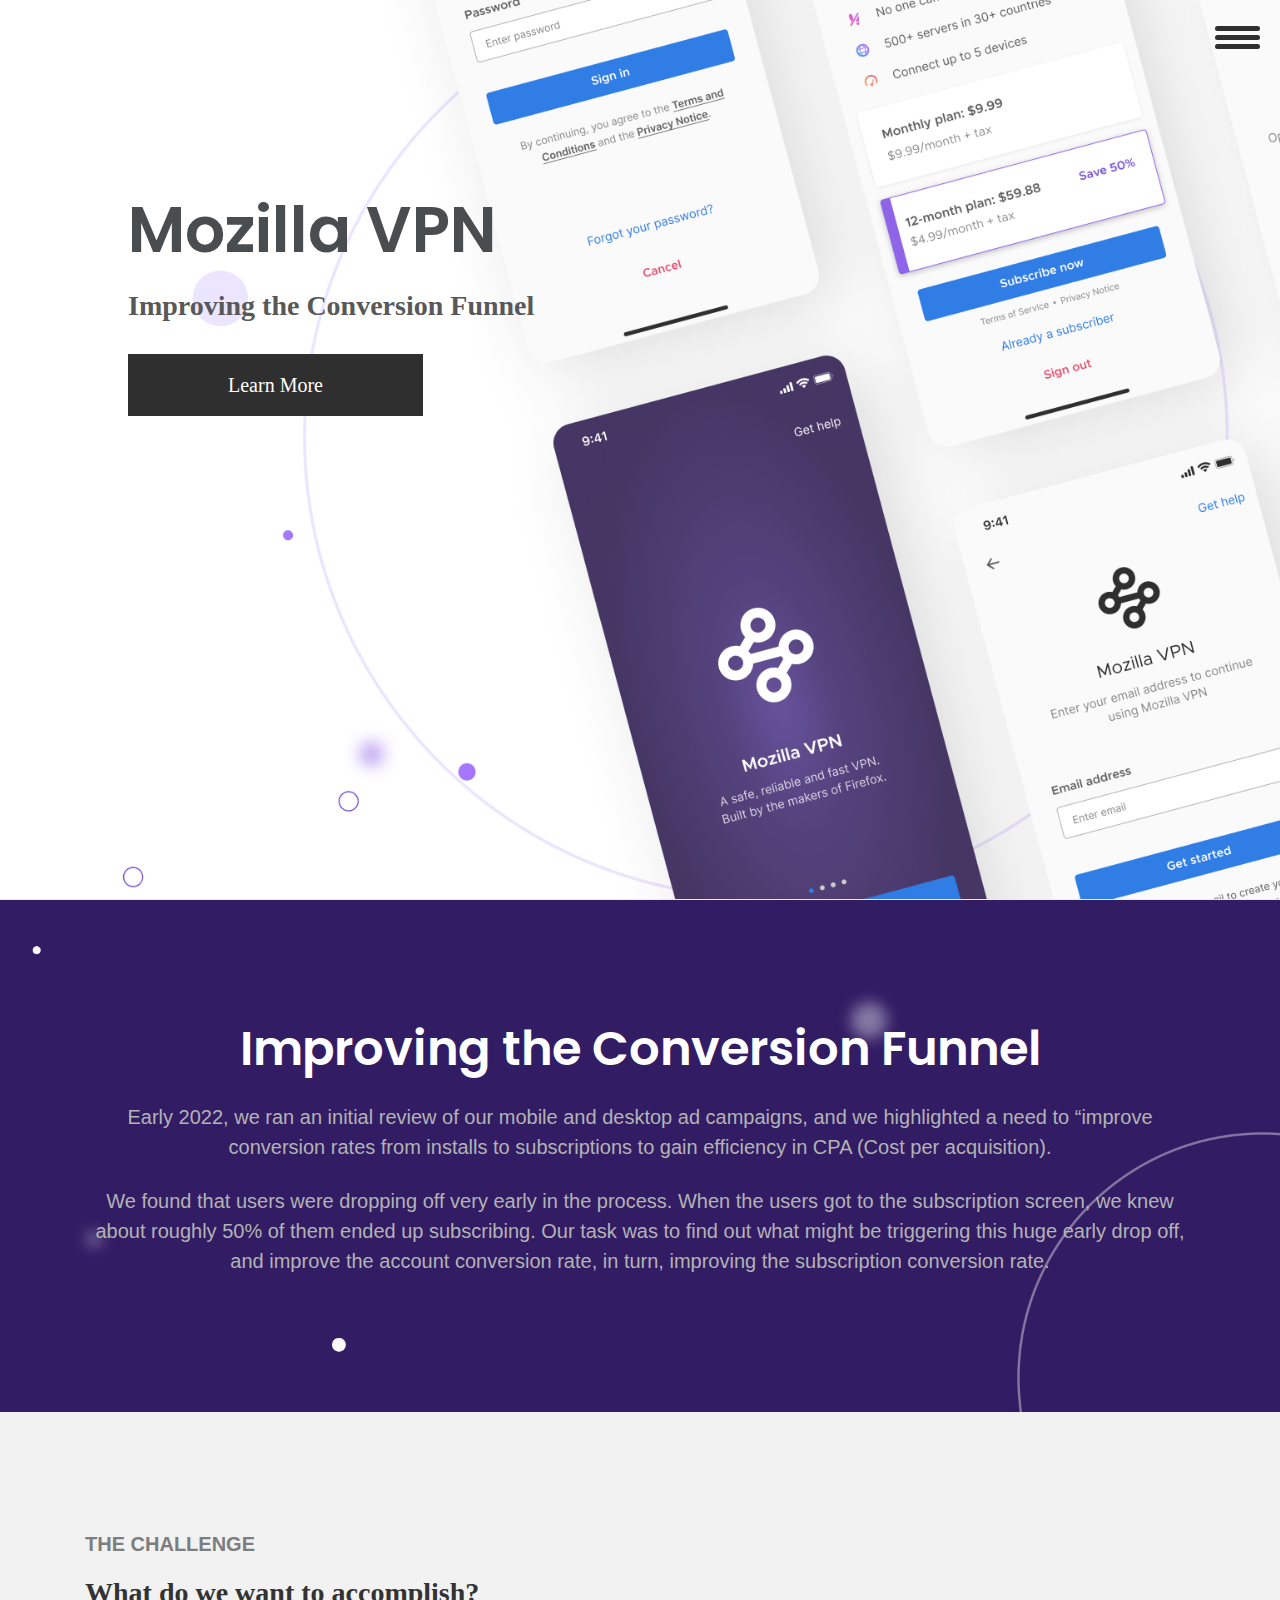
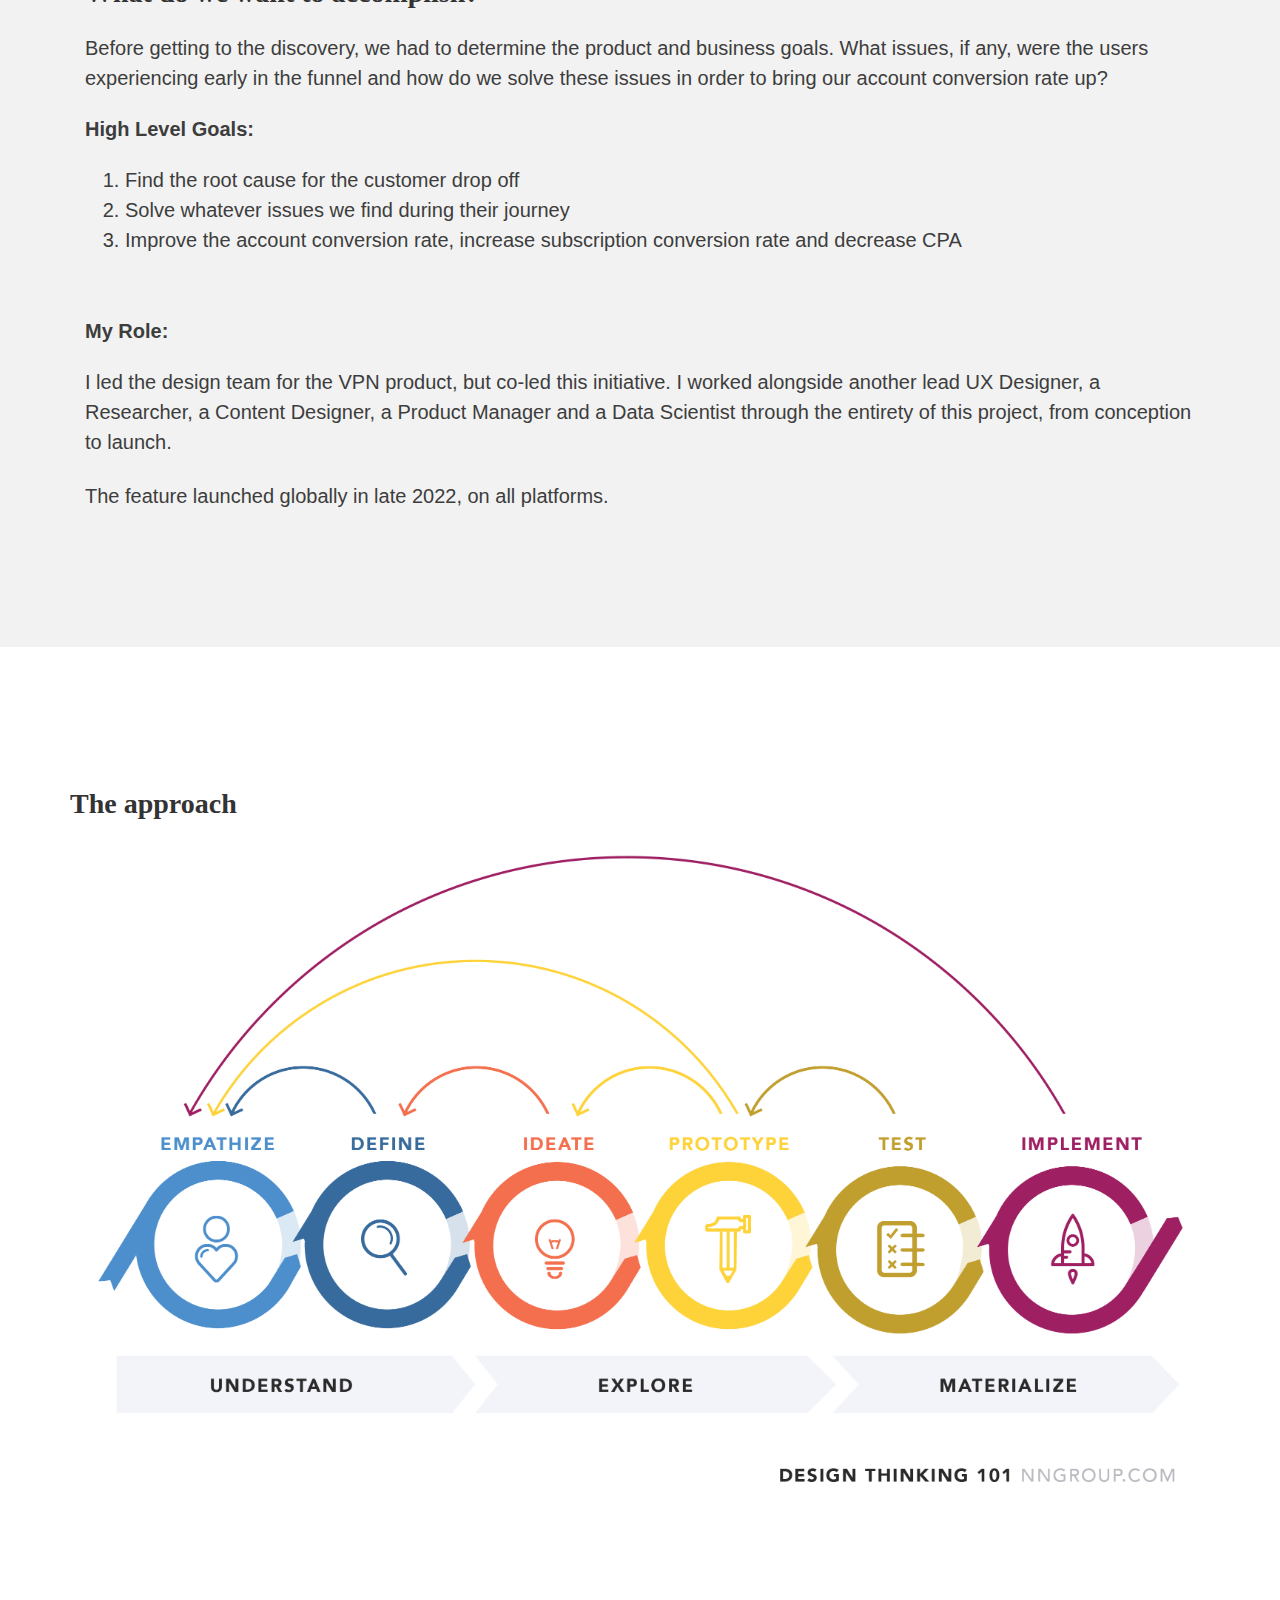
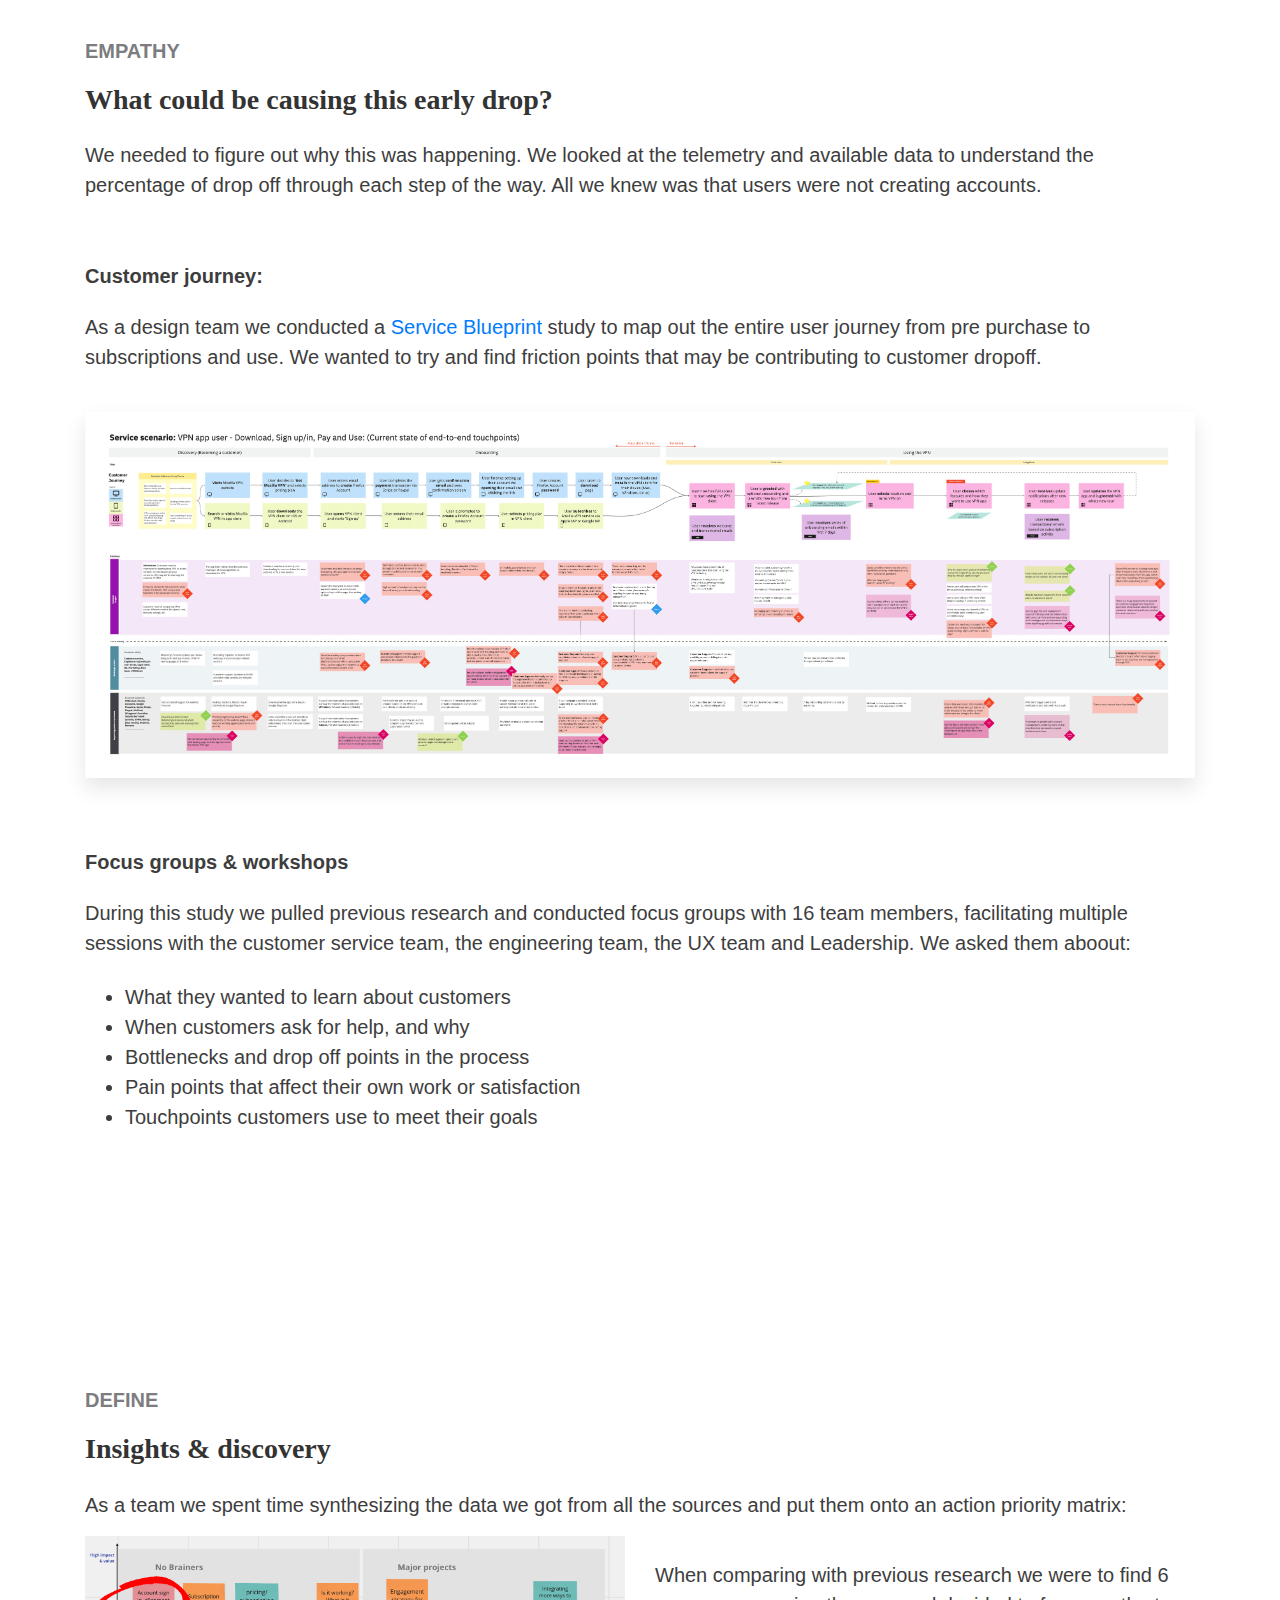
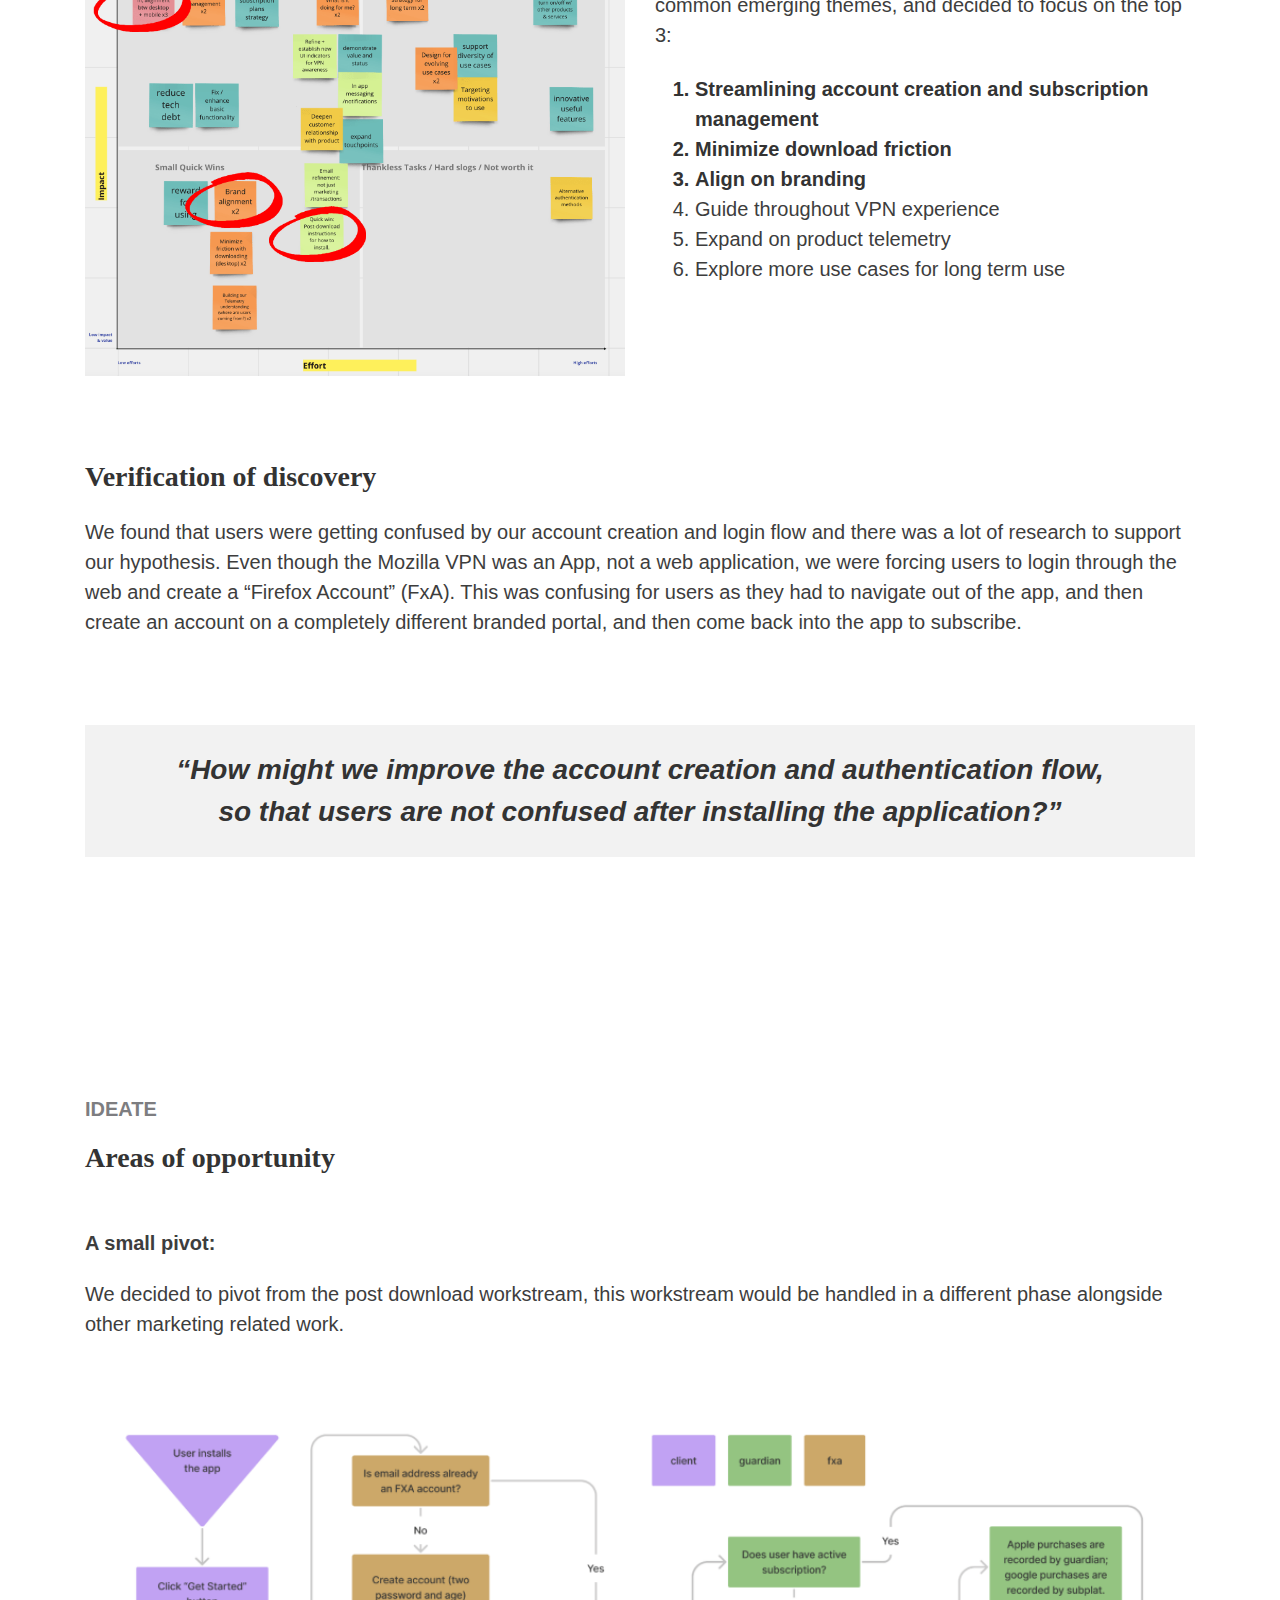
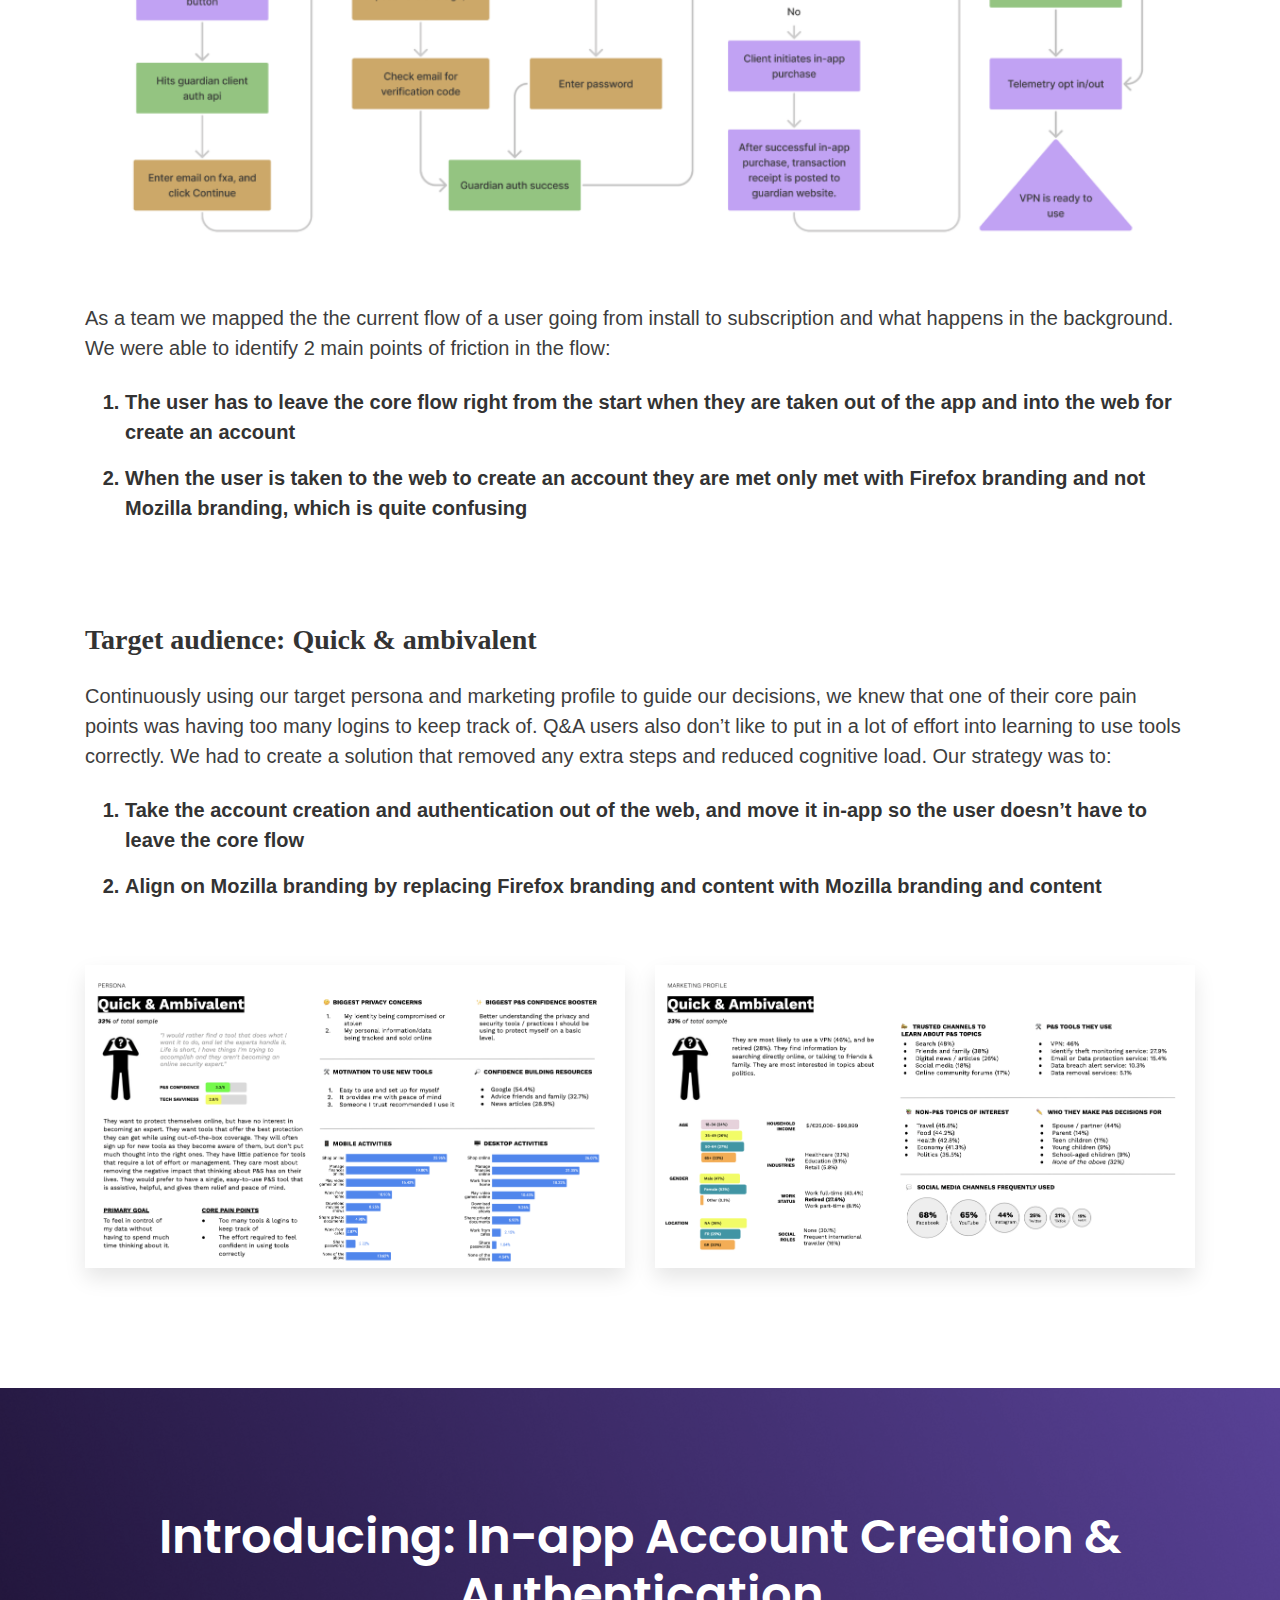
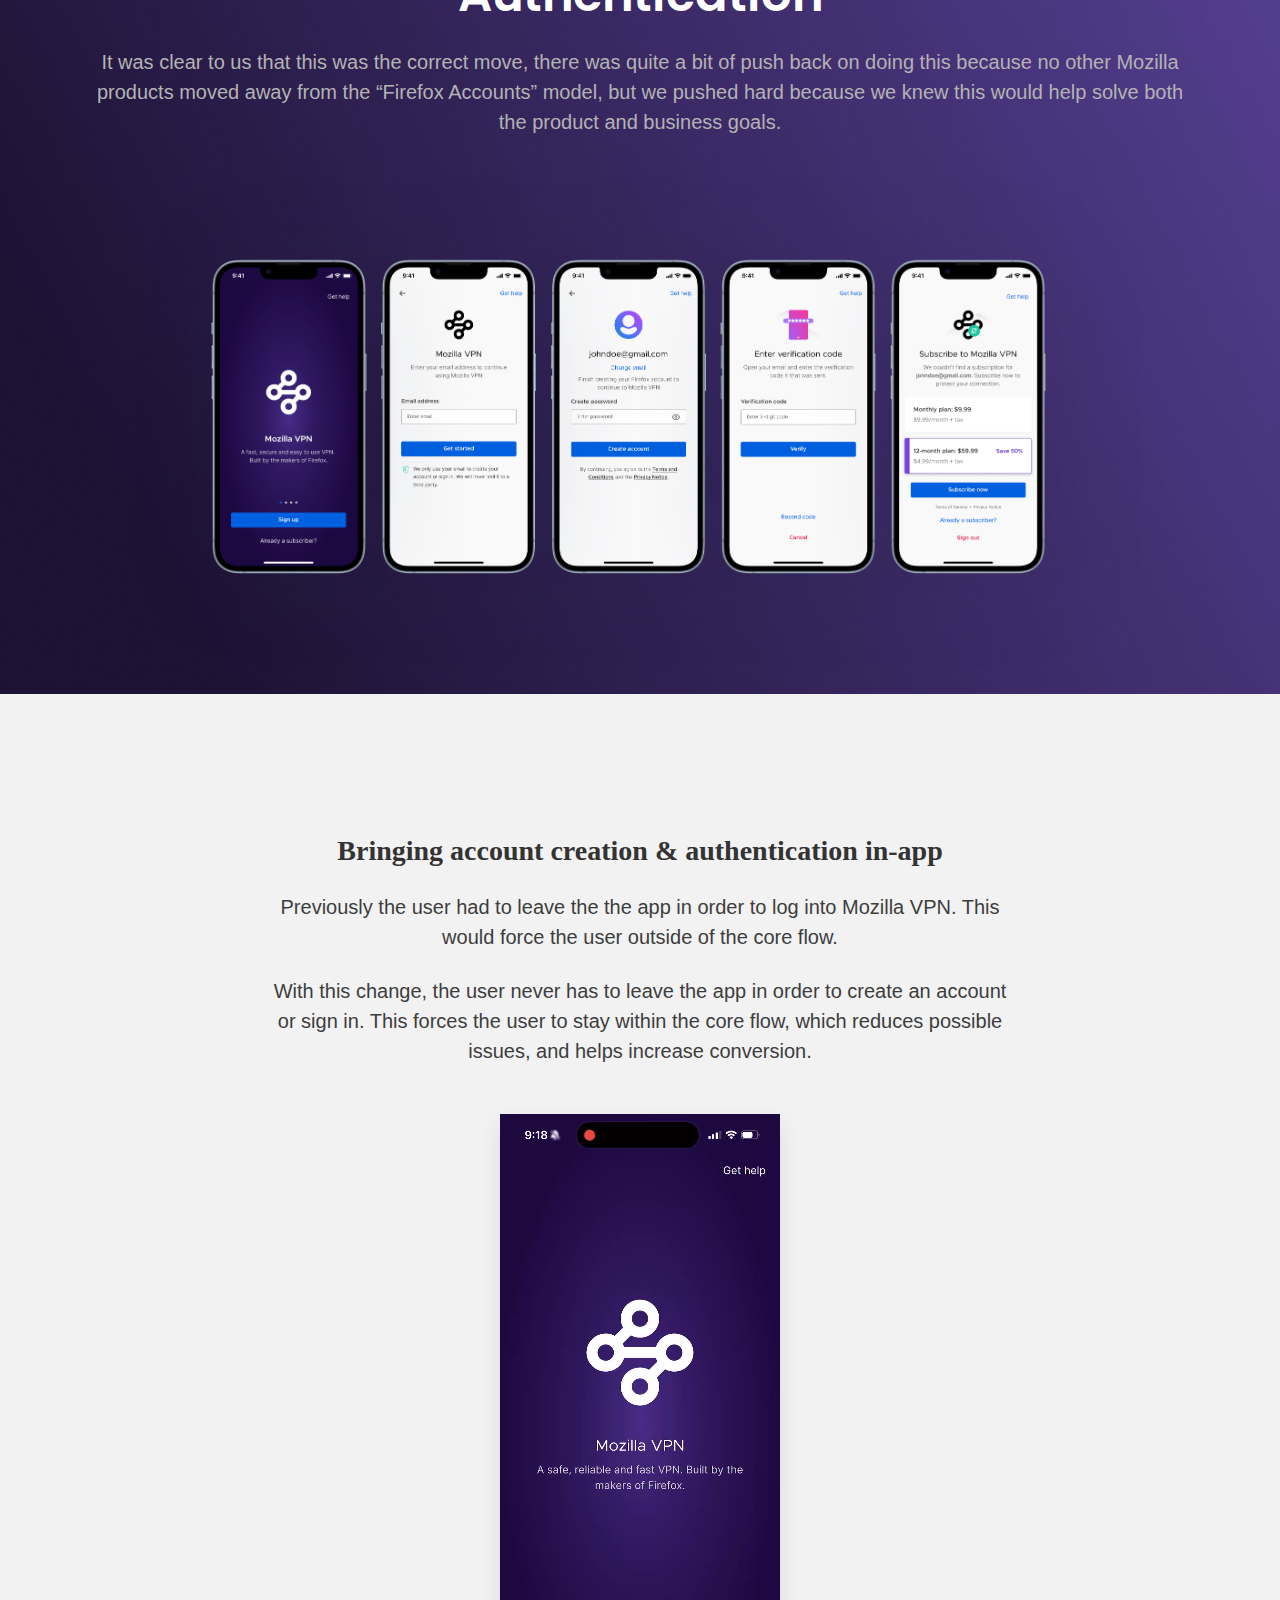
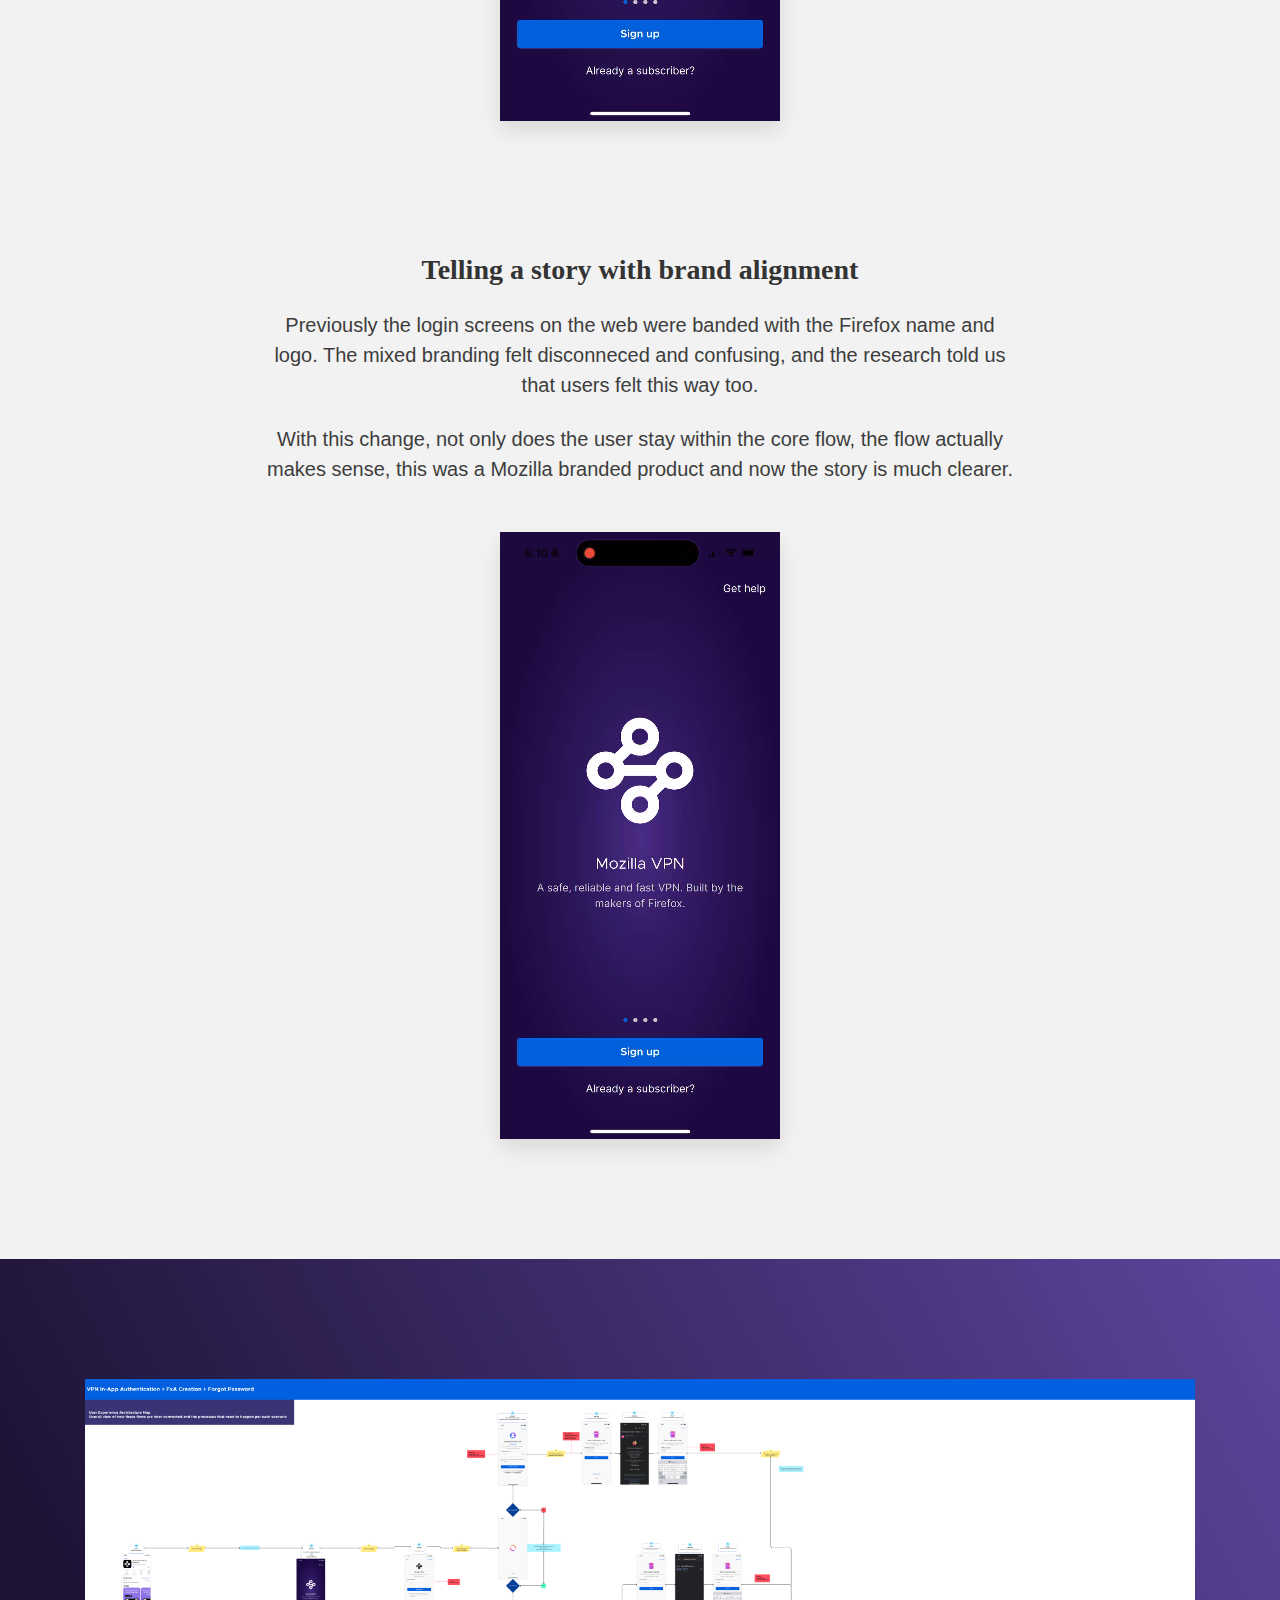
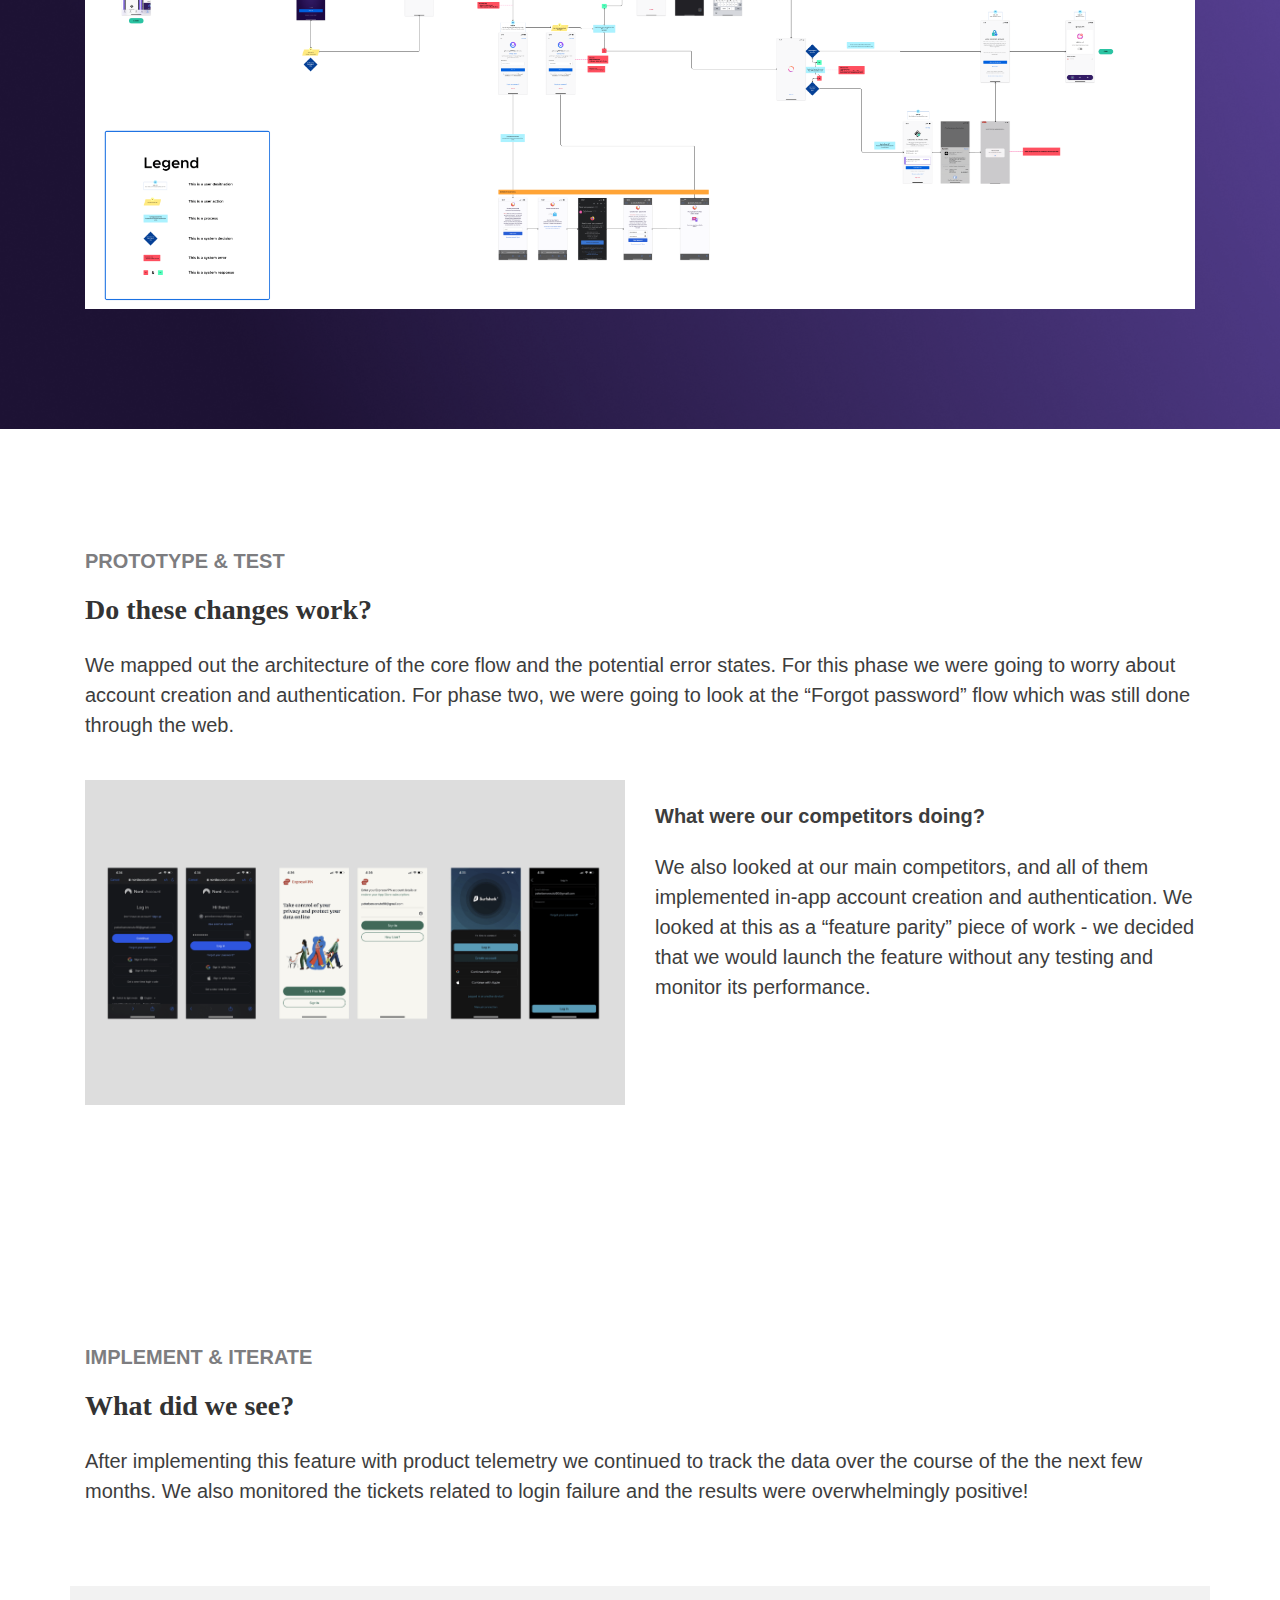
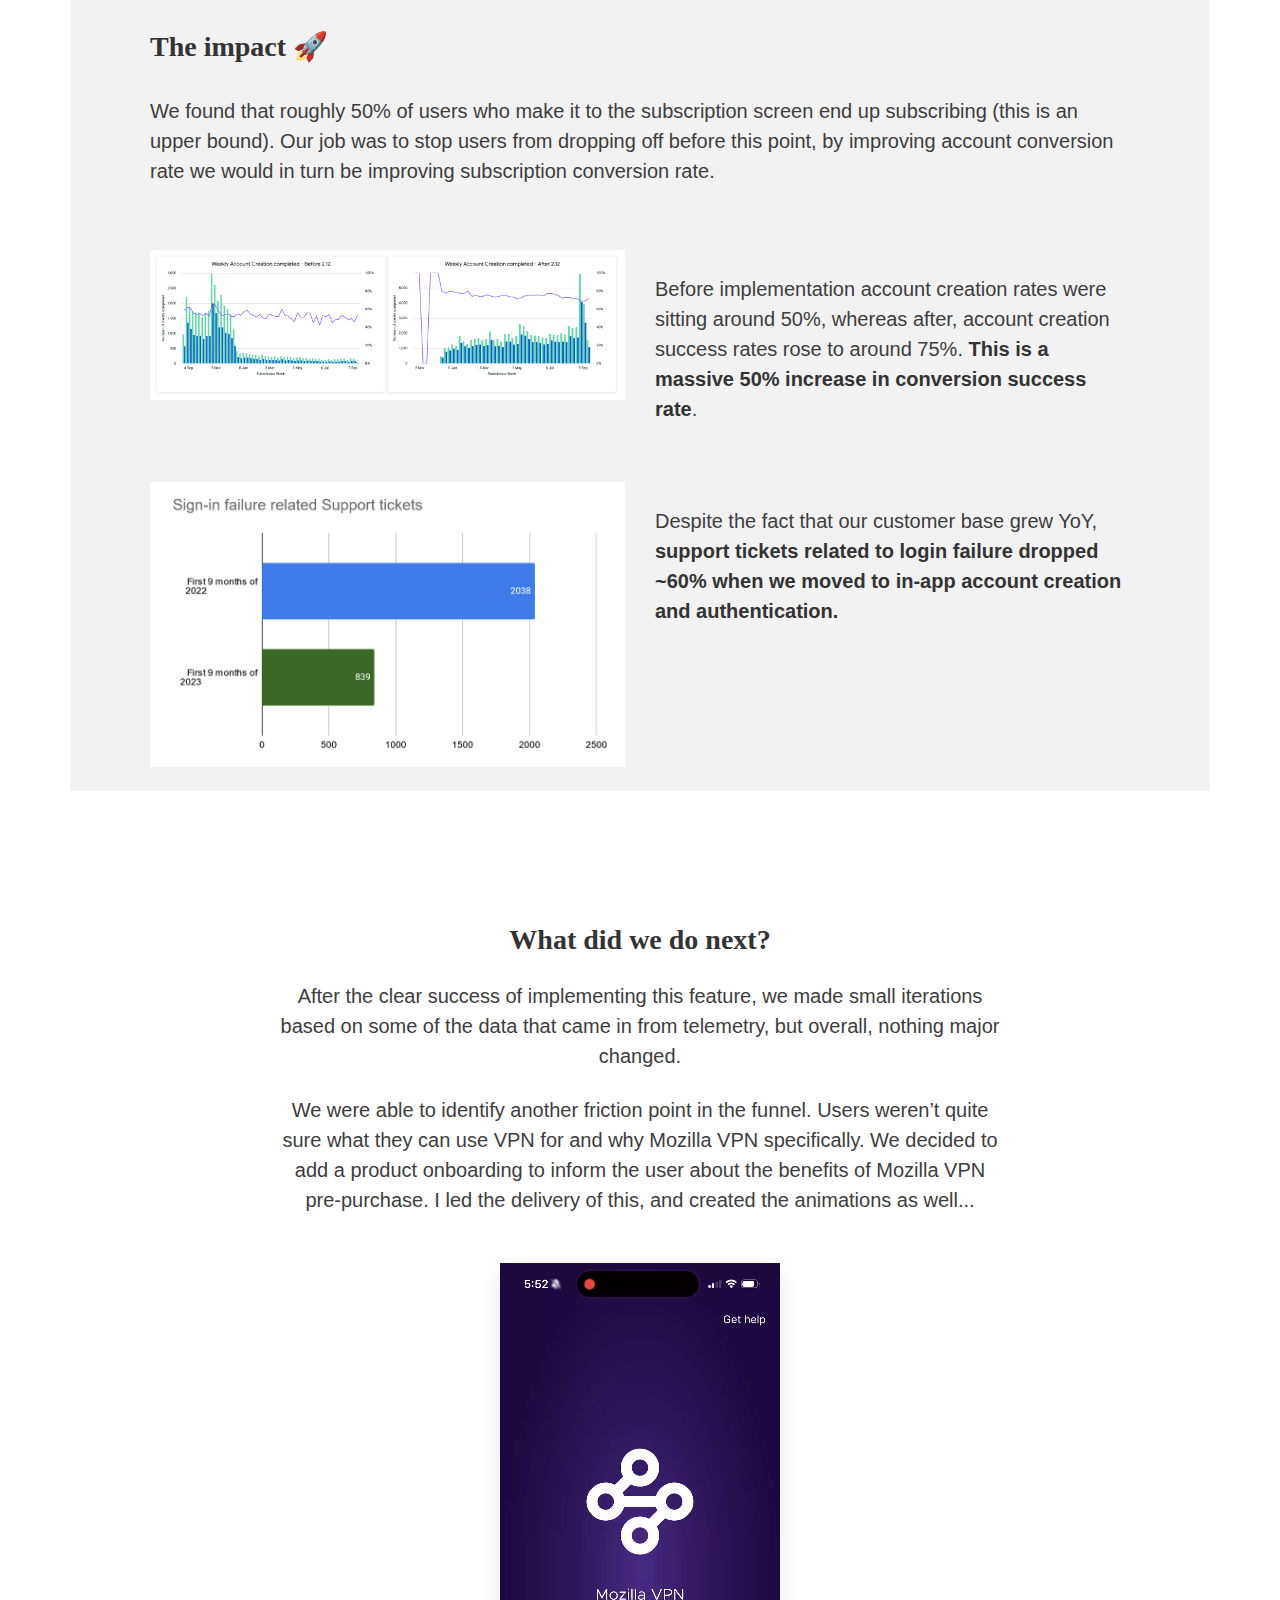
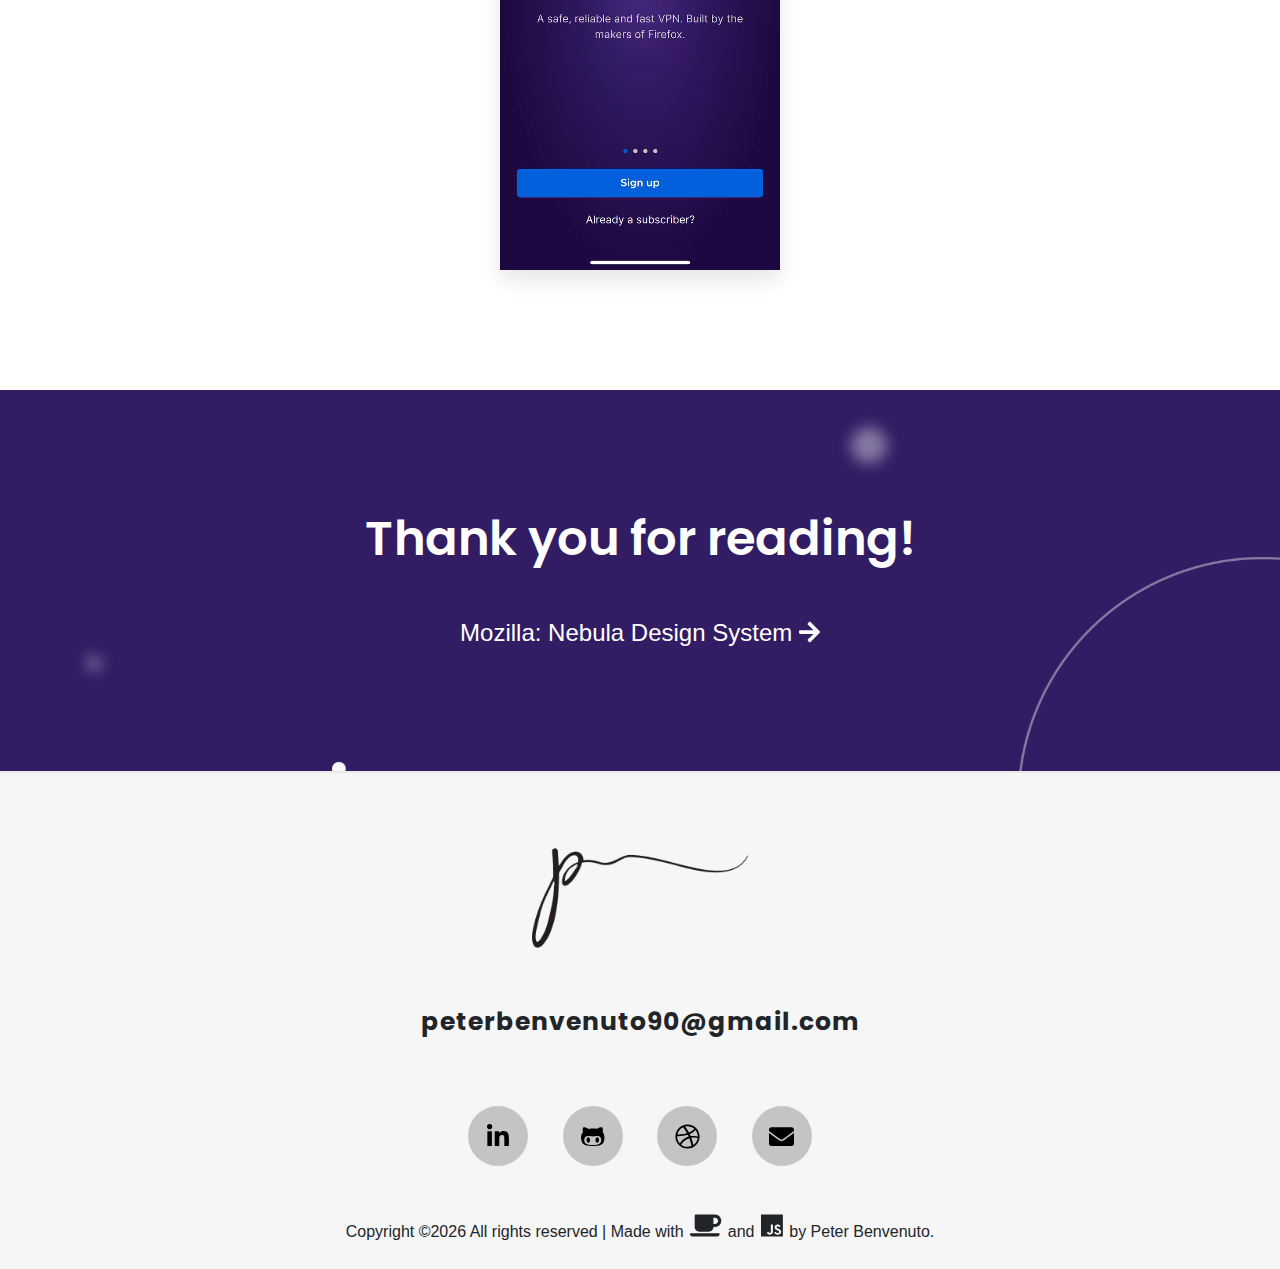
==== commit 648349f2: "added third case study" ====
--- a/mozilla-conversion-funnel.html
+++ b/mozilla-conversion-funnel.html
@@ -230,8 +230,8 @@
                             <p class="moz-body center">With this change, the user never has to leave the app in order to create an account or sign in. This forces the user to stay within the core flow, which reduces possible issues, and helps increase conversion.</p>
 
                             <video class="mt-5"  autoplay loop muted playsinline>
-                                <source src="assets/images/creation-clip.MP4" type="video/mp4" />
-                                <source src="assets/images/creation-clip.MP4" type="video/ogg" />
+                                <source src="assets/images/creation-clip-min.mp4" type="video/mp4" />
+                                <source src="assets/images/creation-clip-min.mp4" type="video/ogg" />
                                 Your browser does not support the video tag.
                             </video>
                               
@@ -244,8 +244,8 @@
                             <p class="moz-body center">With this change, not only does the user  stay within the core flow, the flow actually makes sense, this was a Mozilla branded product and now the story is much clearer.</p>
 
                             <video class="mt-5"  autoplay loop muted playsinline>
-                                <source src="assets/images/auth-clip.MP4" type="video/mp4" />
-                                <source src="assets/images/auth-clip.MP4" type="video/ogg" />
+                                <source src="assets/images/auth-clip-min.mp4" type="video/mp4" />
+                                <source src="assets/images/auth-clip-min.mp4" type="video/ogg" />
                                 Your browser does not support the video tag.
                             </video>
                               
@@ -320,8 +320,8 @@
                         <p class="moz-body center">We were able to identify another friction point in the funnel. Users weren’t quite sure what they can use VPN for and why Mozilla VPN specifically. We decided to add a product onboarding to inform the user about the benefits of Mozilla VPN pre-purchase. I led the delivery of this, and created the animations as well...</p>
 
                         <video class="mt-5"  autoplay loop muted playsinline>
-                            <source src="assets/images/onboarding.MP4" type="video/mp4" />
-                            <source src="assets/images/onboarding.MP4" type="video/ogg" />
+                            <source src="assets/images/onboarding-clip-min.mp4" type="video/mp4" />
+                            <source src="assets/images/onboarding-clip-min.mp4" type="video/ogg" />
                             Your browser does not support the video tag.
                         </video>
                           
--- a/assets/css/index.css
+++ b/assets/css/index.css
@@ -2186,6 +2186,14 @@
 	background-image: url(/assets/images/nebula-bg-min.png);
 }
 
+.site-blocks-cover-4 {
+	background-size: cover;
+	background-repeat: no-repeat;
+	background-position: top;
+	background-position: center center;
+	background-image: url(/assets/images/neb-teaser-min.png);
+}
+
 .site-blocks-cover .player {
 	position: absolute;
 	bottom: -250px;
@@ -2215,6 +2223,17 @@
 }
 .site-blocks-cover-3,
 .site-blocks-cover-3 > .container > .row {
+	min-height: 600px;
+	height: calc(100vh);
+}
+
+.site-blocks-cover-4 .player {
+	position: absolute;
+	bottom: -250px;
+	width: 100%;
+}
+.site-blocks-cover-4,
+.site-blocks-cover-4 > .container > .row {
 	min-height: 600px;
 	height: calc(100vh);
 }
@@ -2354,9 +2373,21 @@
 	margin-top: 24px;
 }
 
+.moz-body-light {
+	color: 	#ffffff;
+	font-size: 20px;
+	margin-top: 24px;
+}
+
 .moz-body {
 	color: 	#3D3D3D;
 	font-size: 20px;
+	margin-top: 24px;
+}
+
+.moz-body-lg {
+	color: 	#3D3D3D;
+	font-size: 28px;
 	margin-top: 24px;
 }
 
@@ -2699,6 +2730,10 @@
 		font-size: 16px;
 	}
 
+	.moz-body-lg {
+		font-size: 20px;
+	}
+
 	.caption {
 		font: 10px;;
 	}
@@ -2713,6 +2748,10 @@
 
 	.site-blocks-cover-3 {
 		background-image: url(/assets/images/nebula-mobile-min.png);
+	}
+
+	.site-blocks-cover-3 {
+		background-image: url(/assets/images/neb-mobile-min.png);
 	}
 
 	.moz-btn {
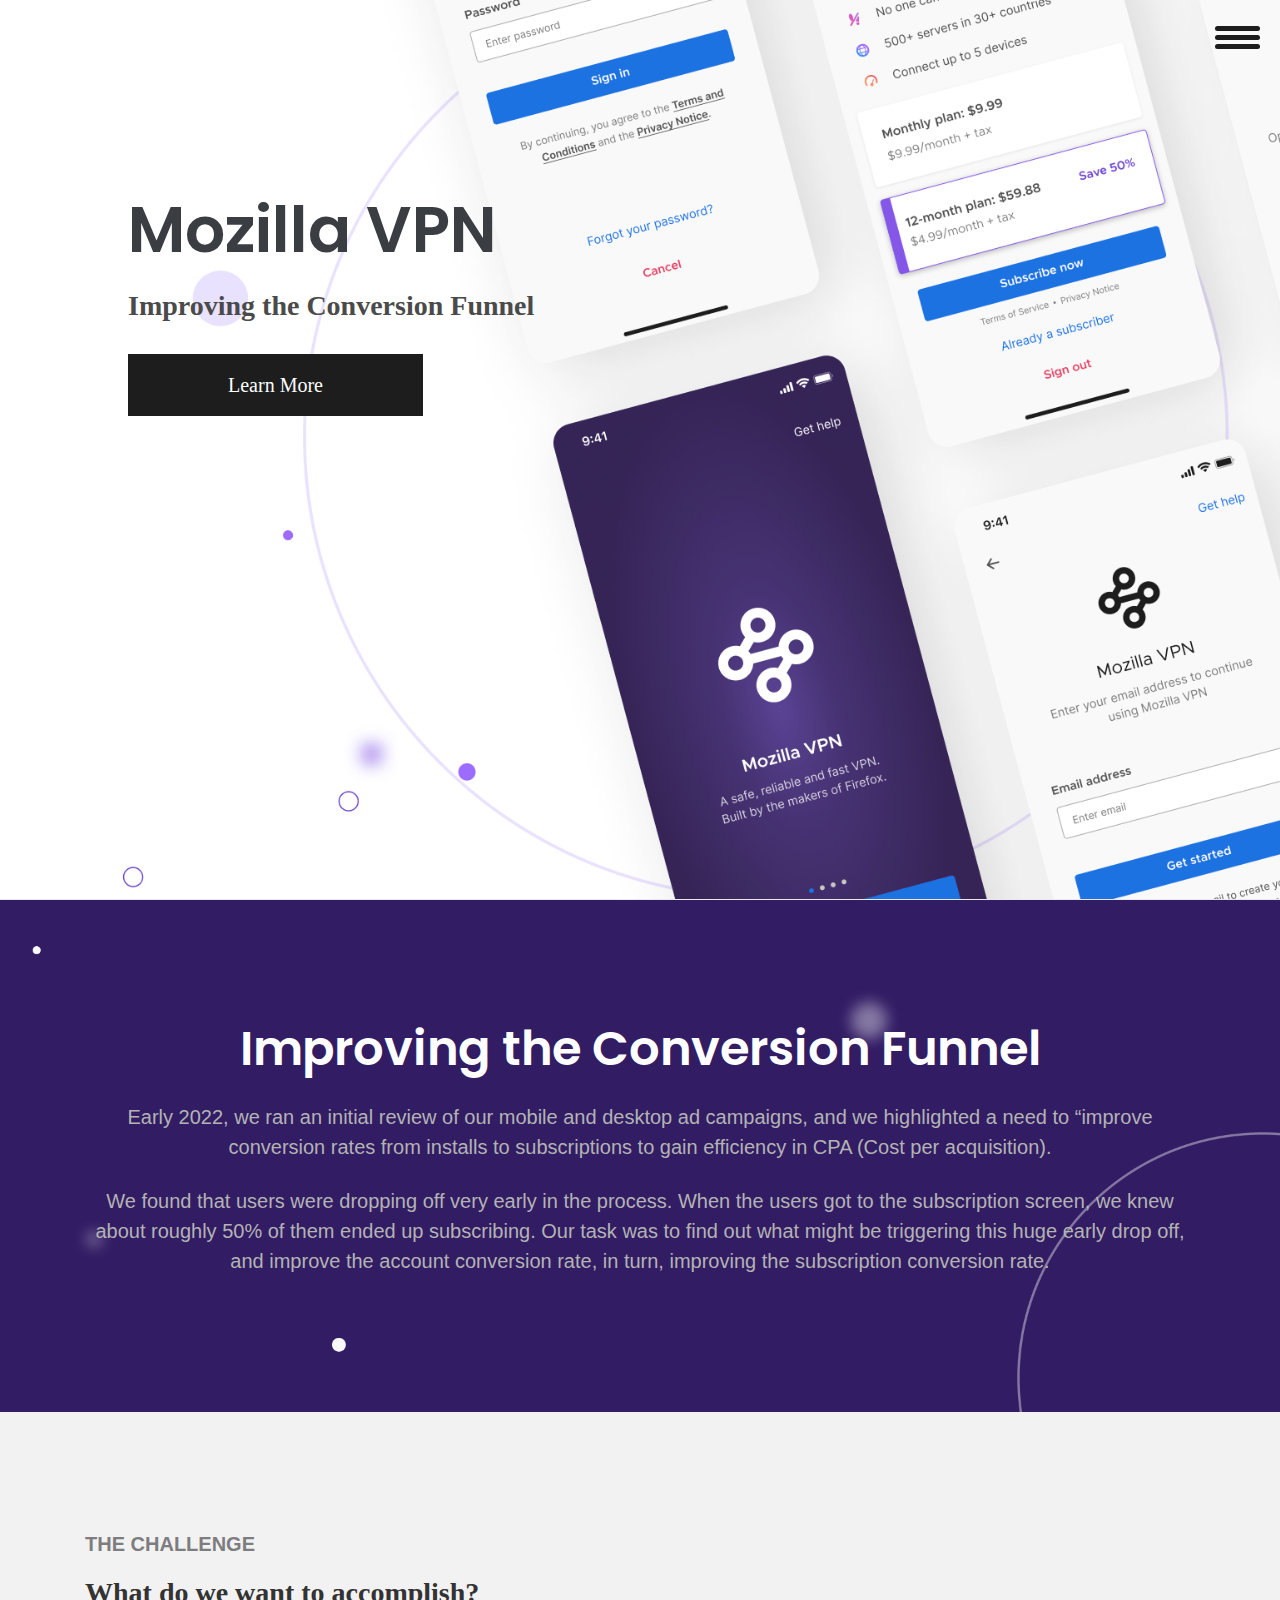
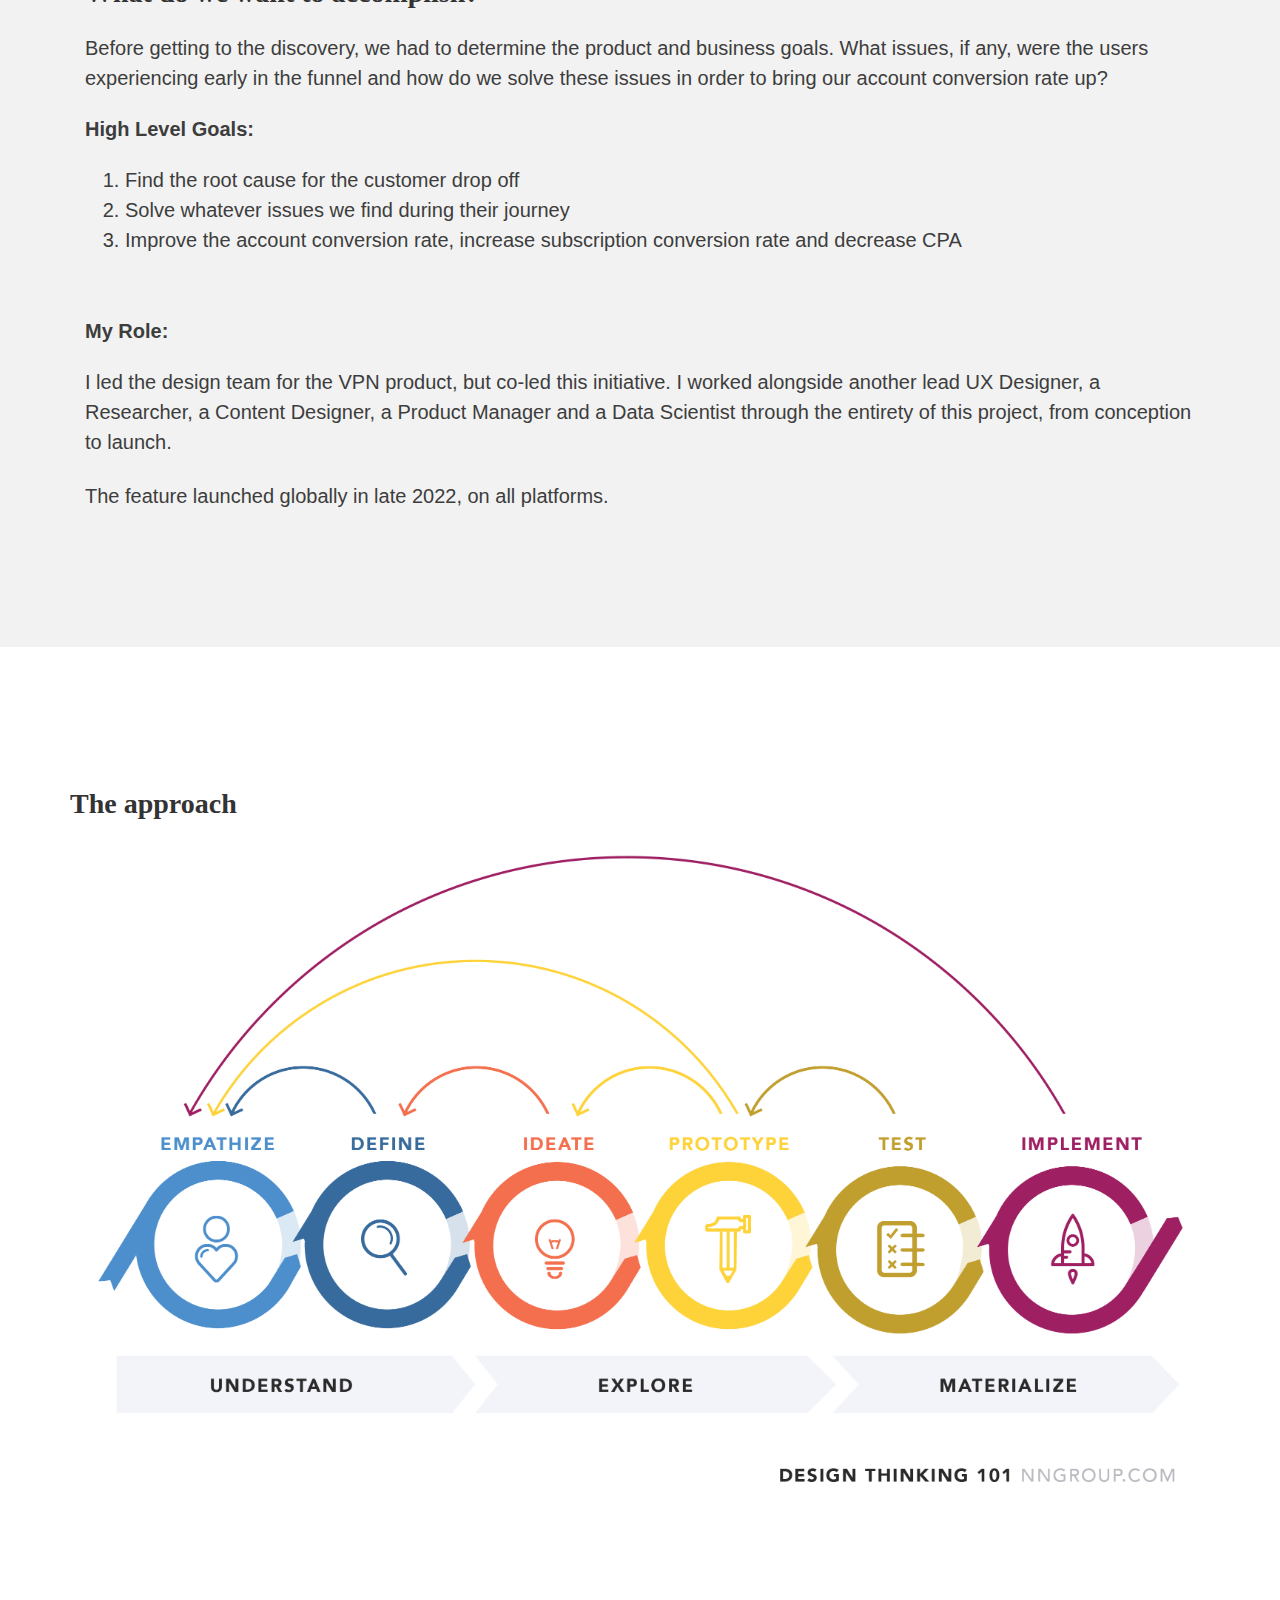
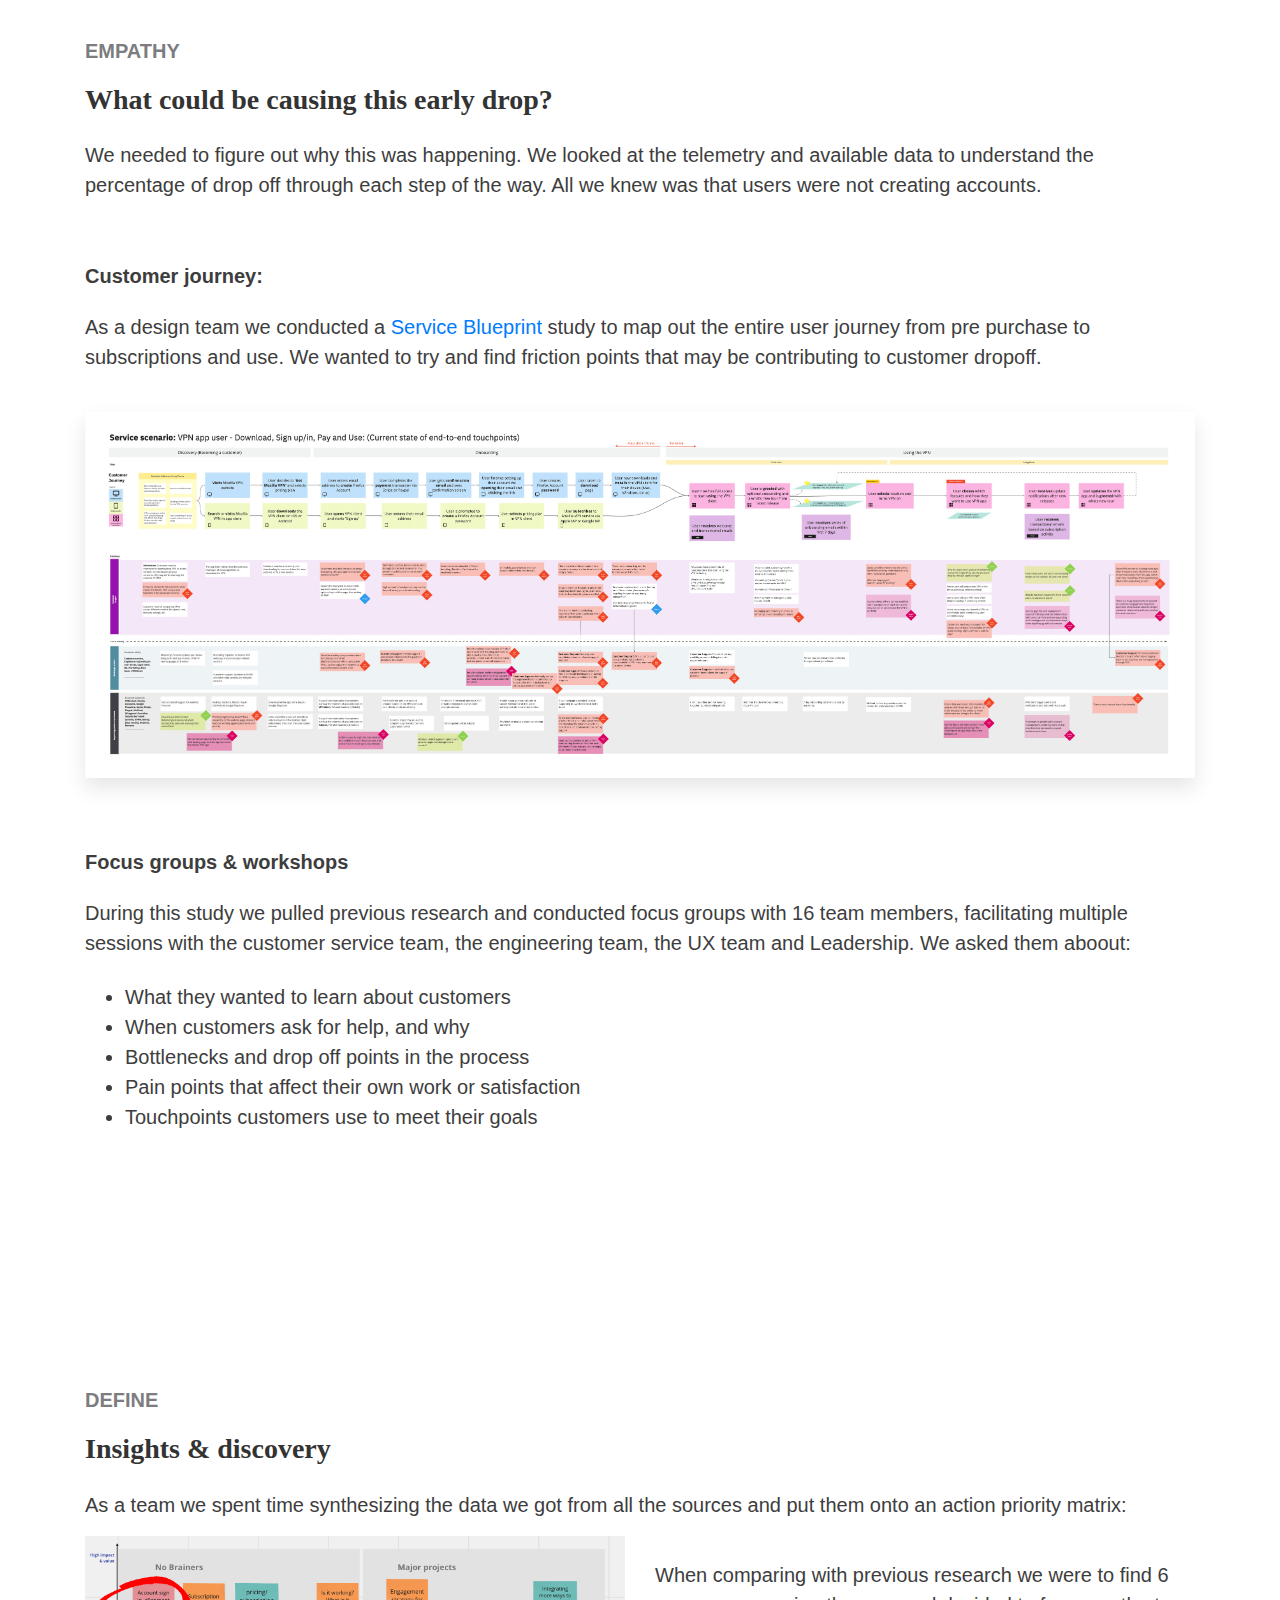
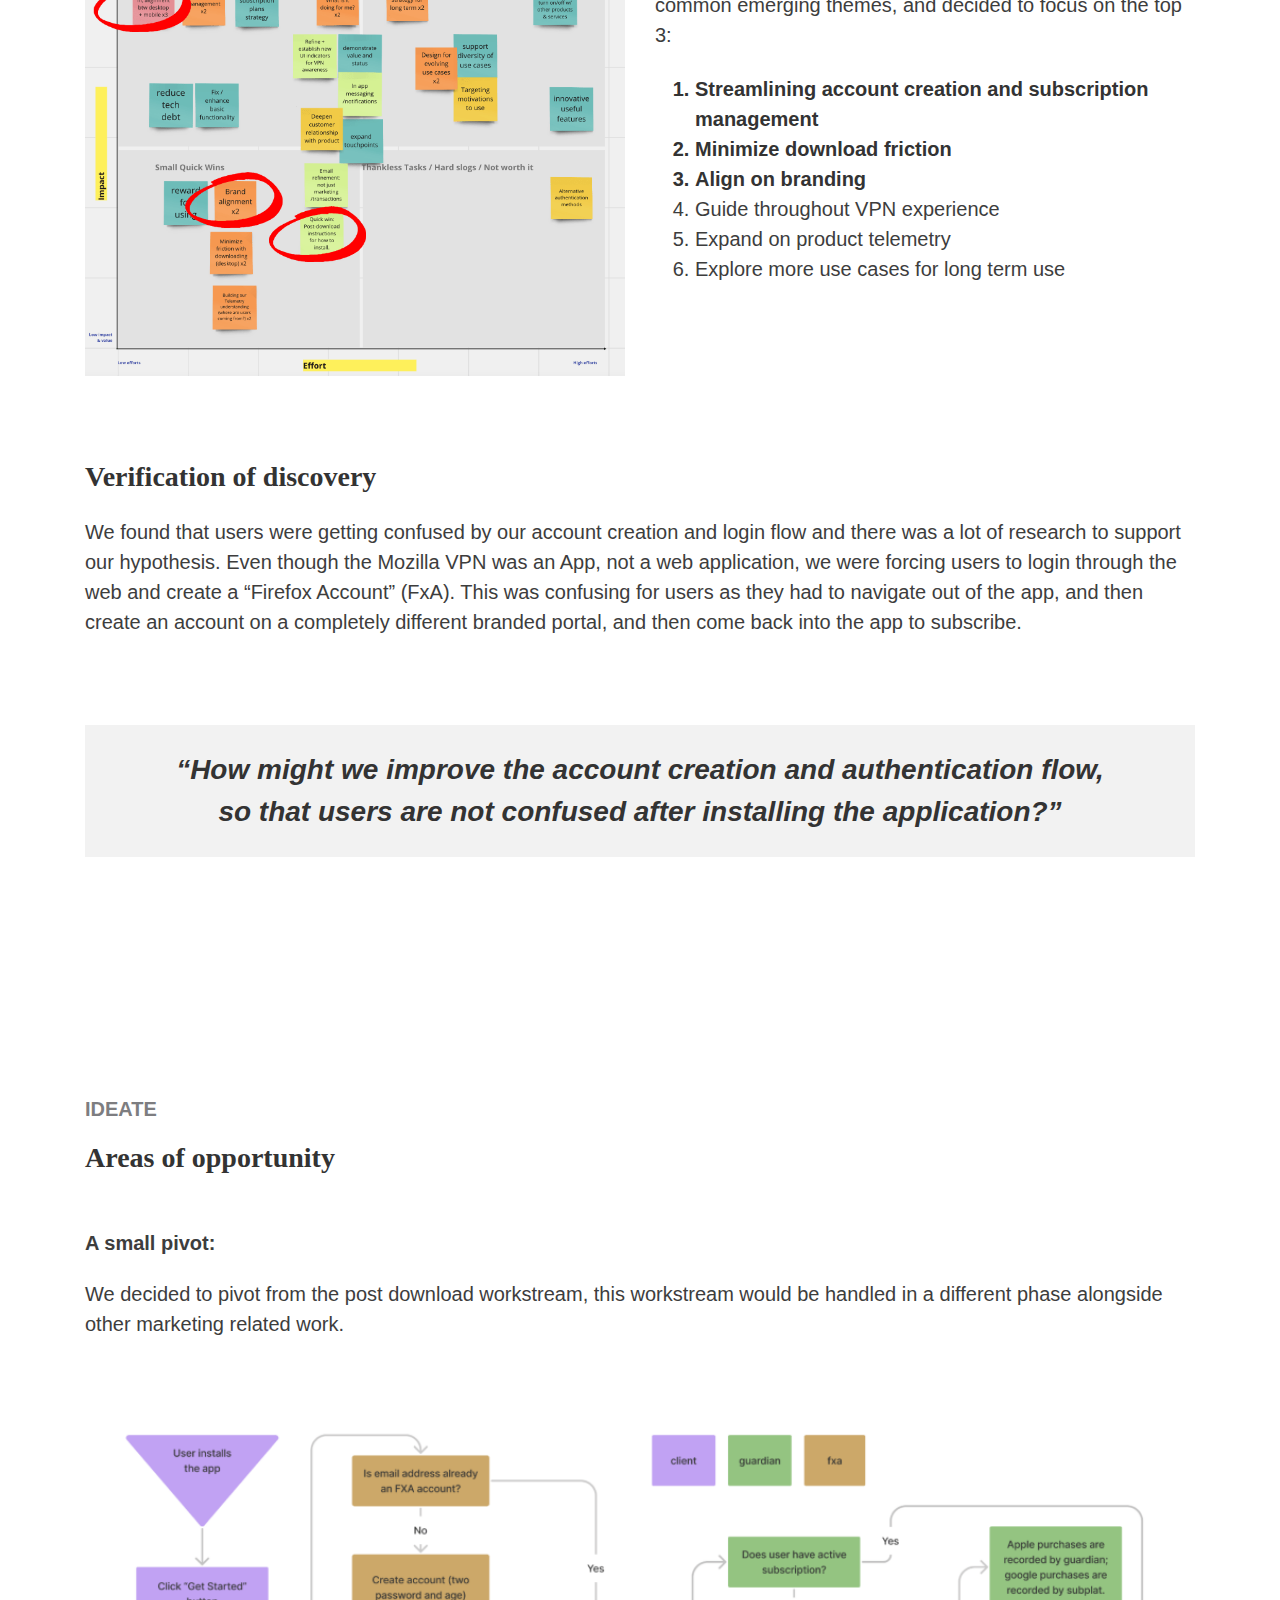
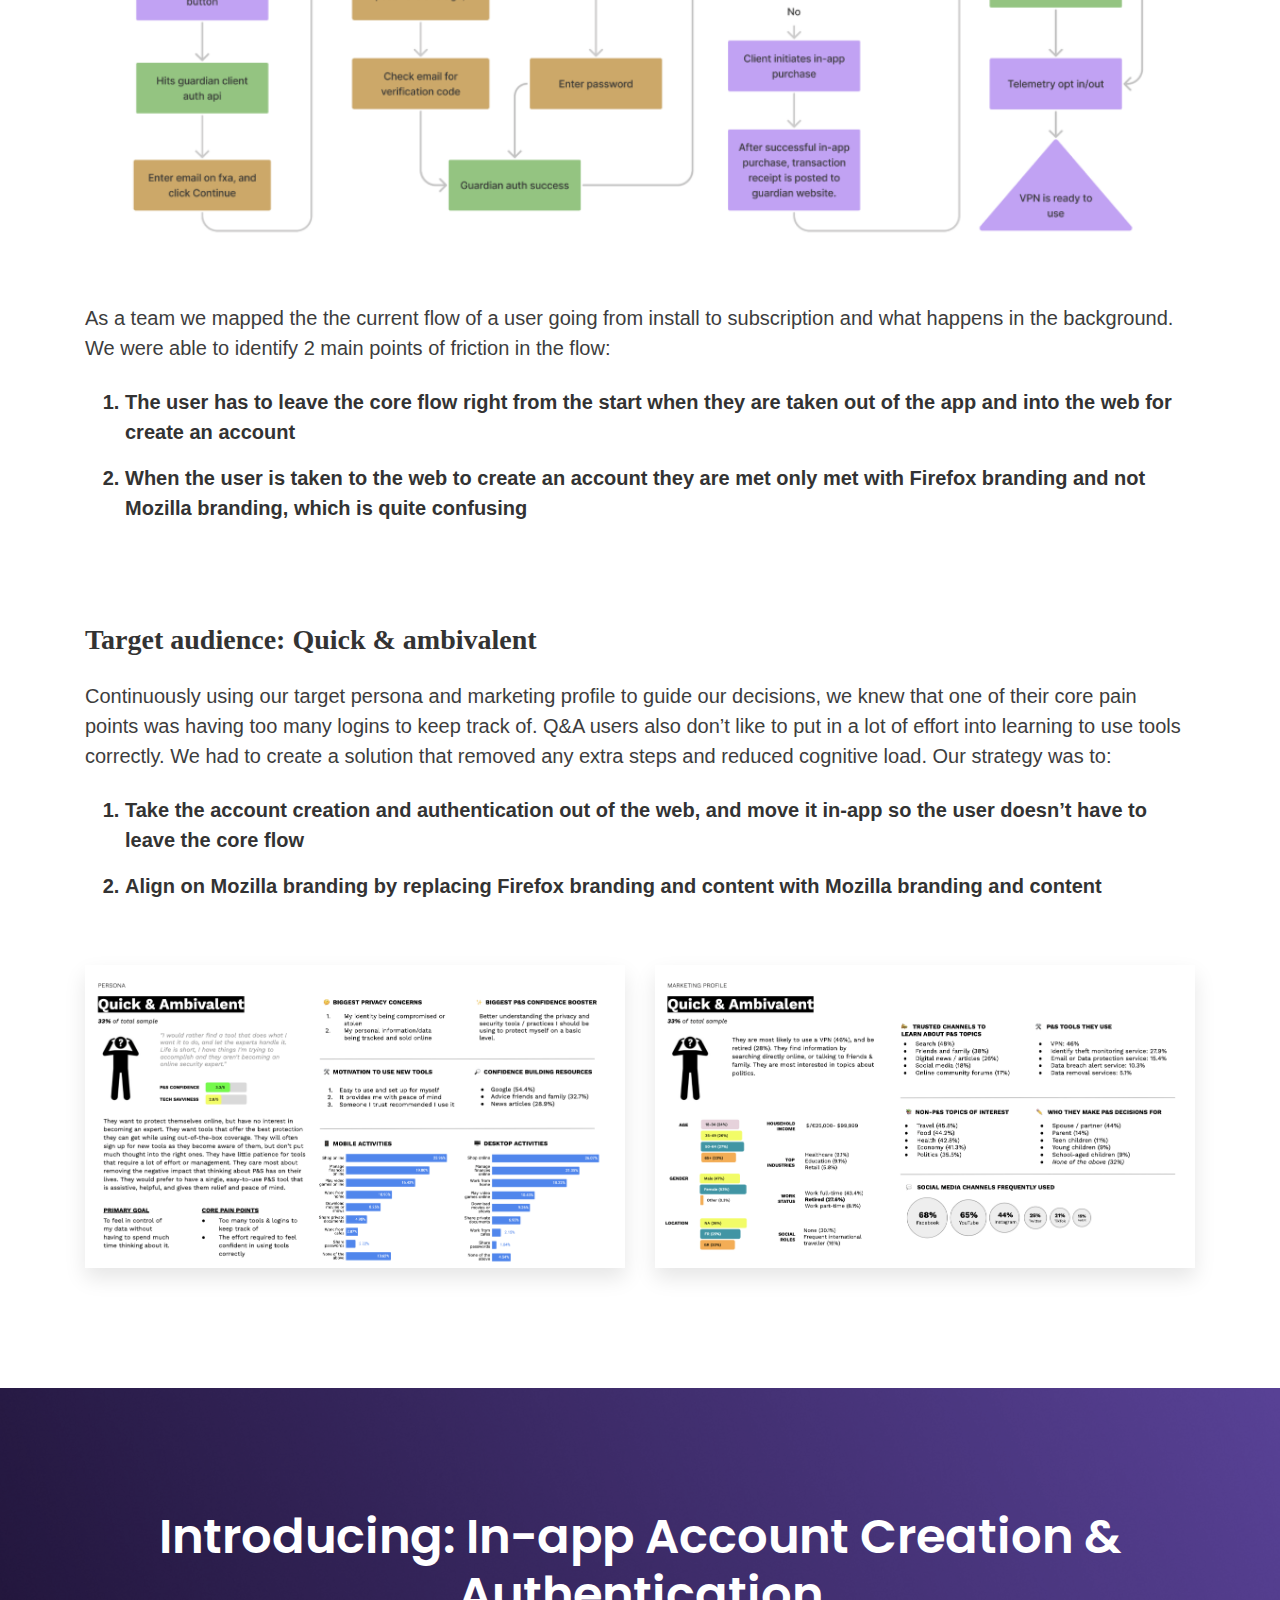
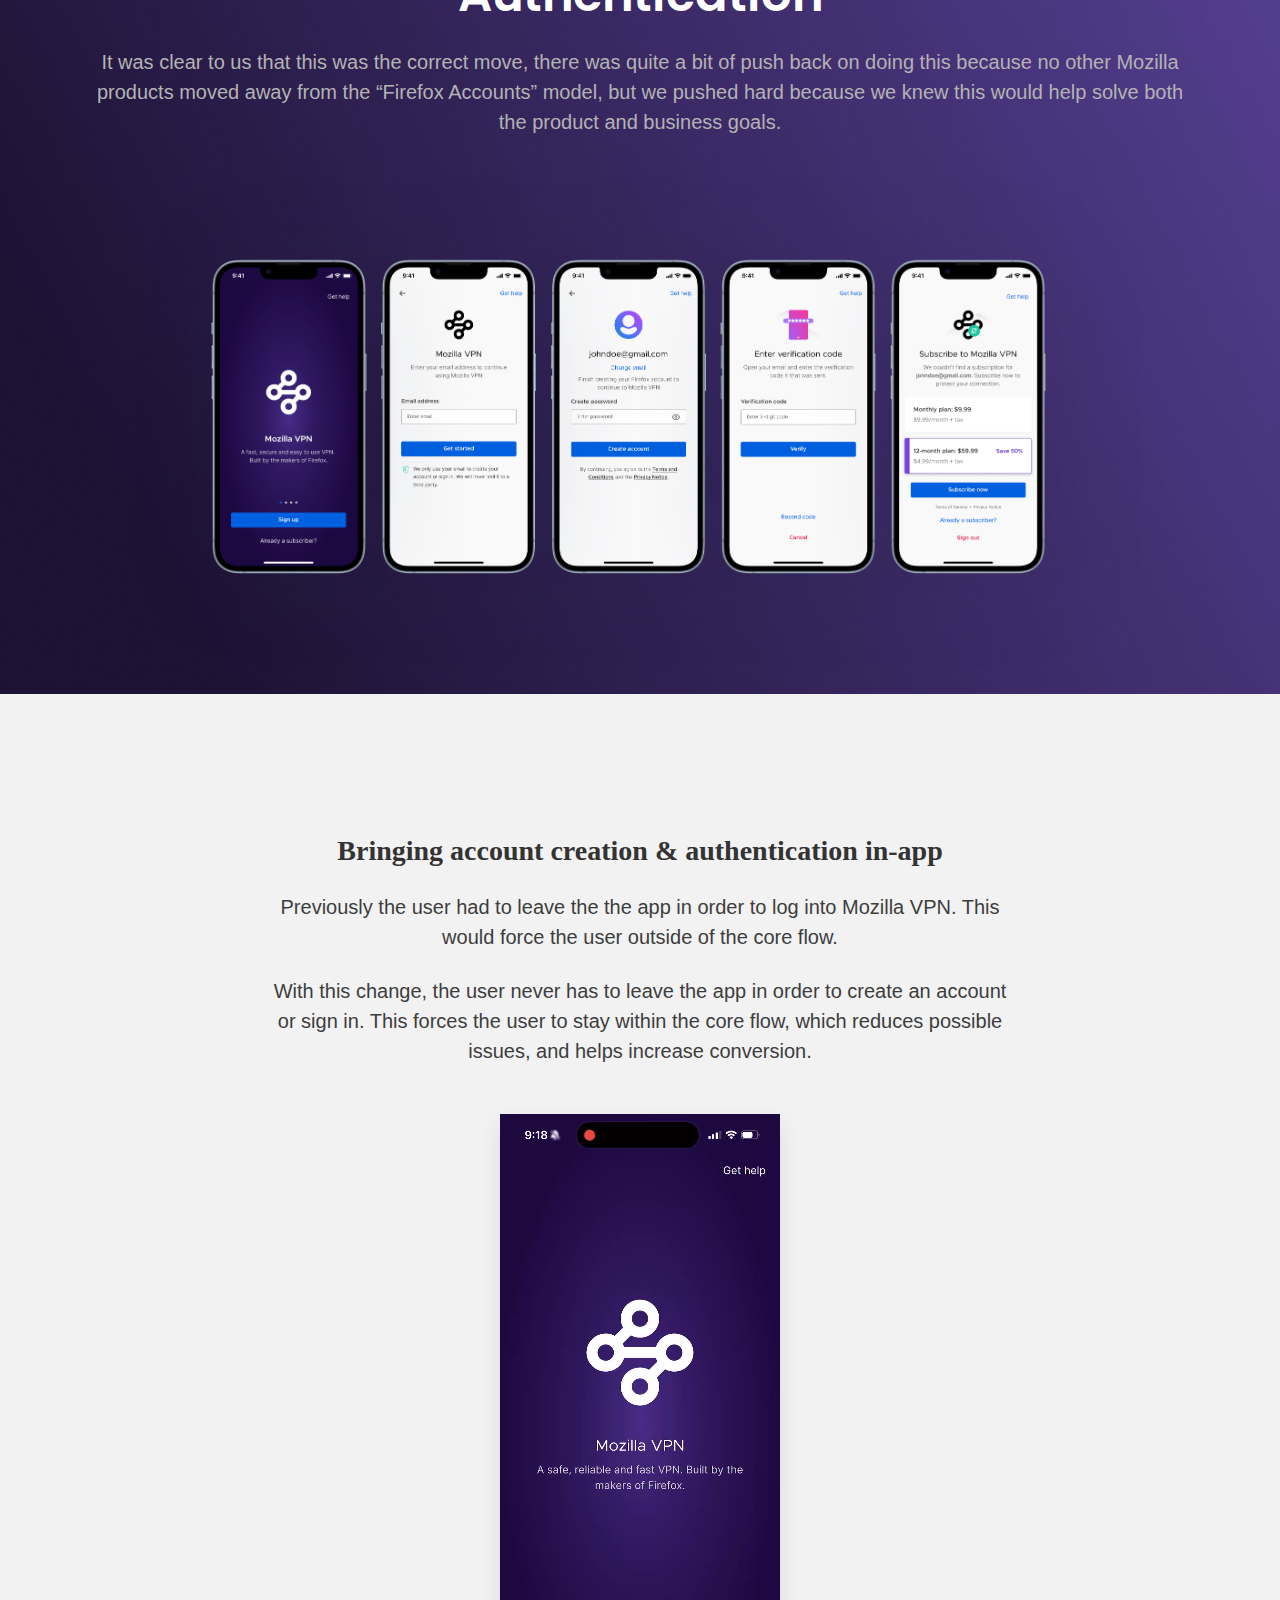
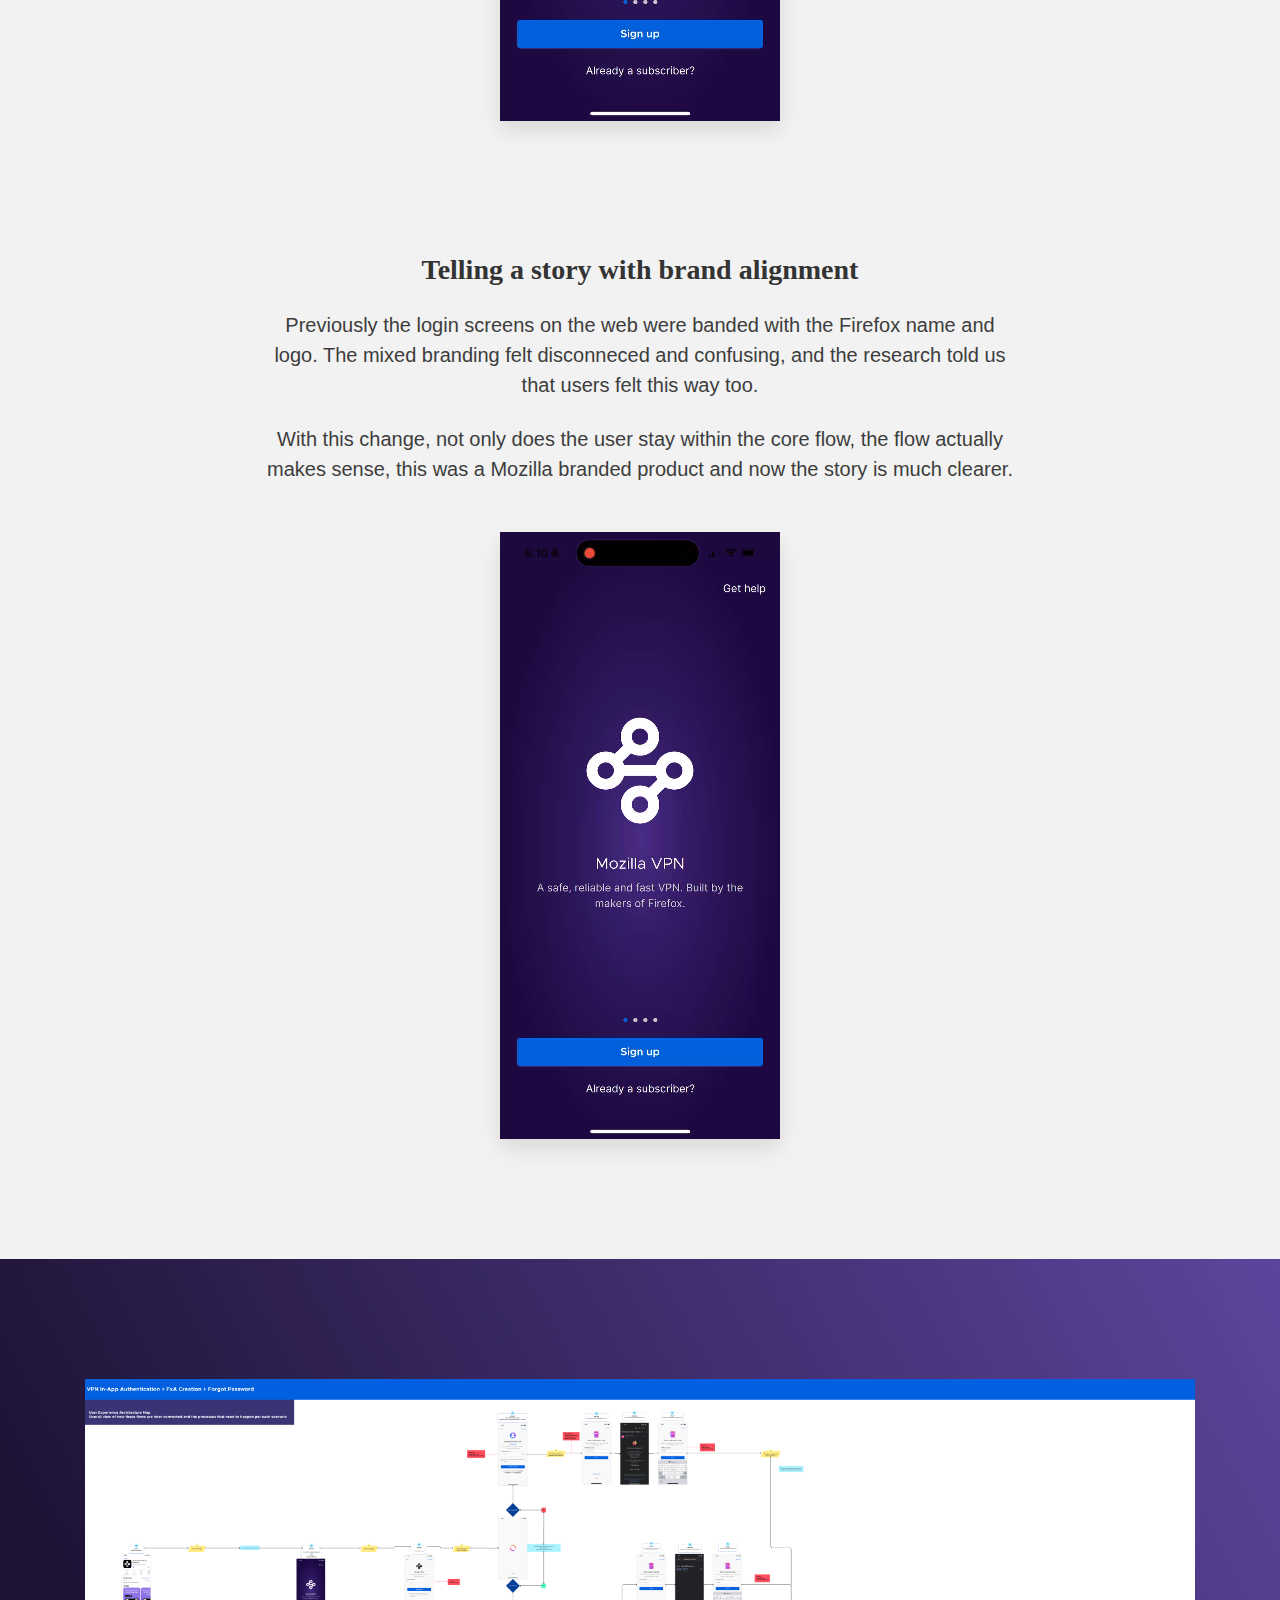
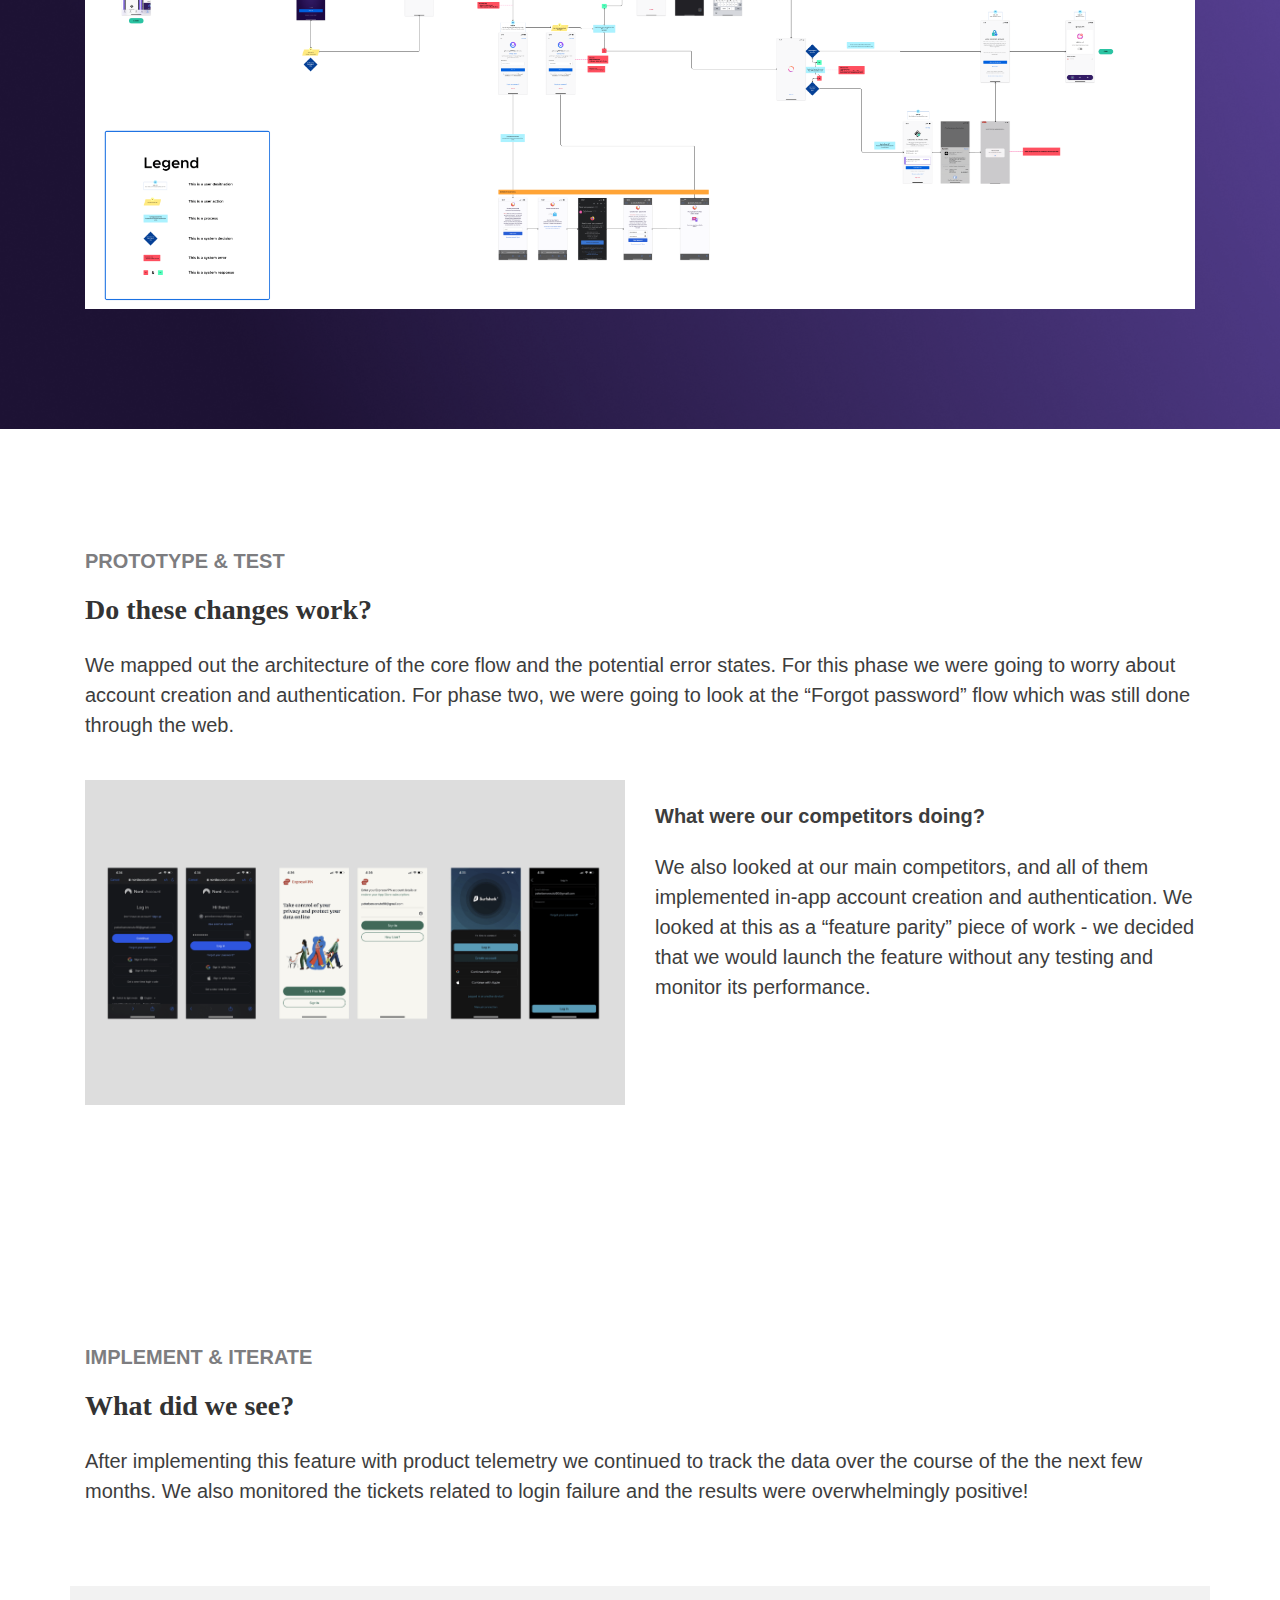
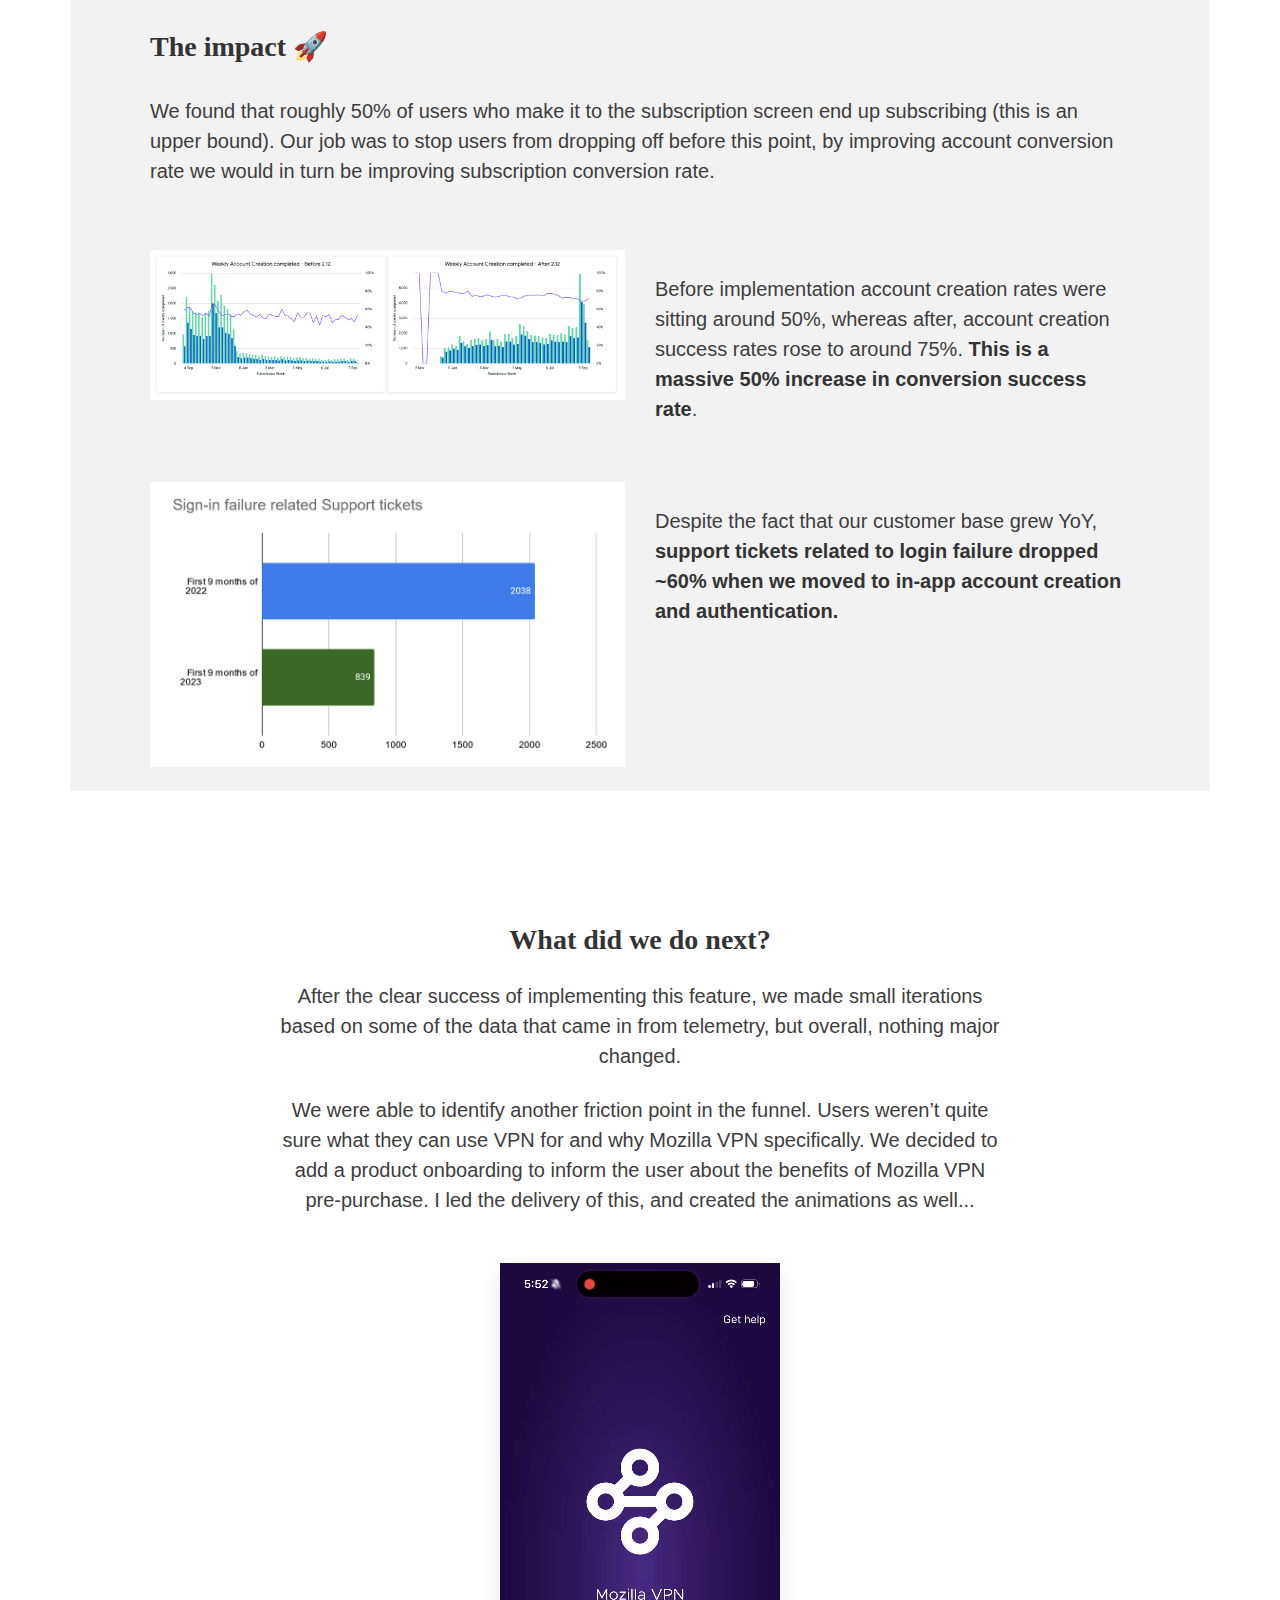
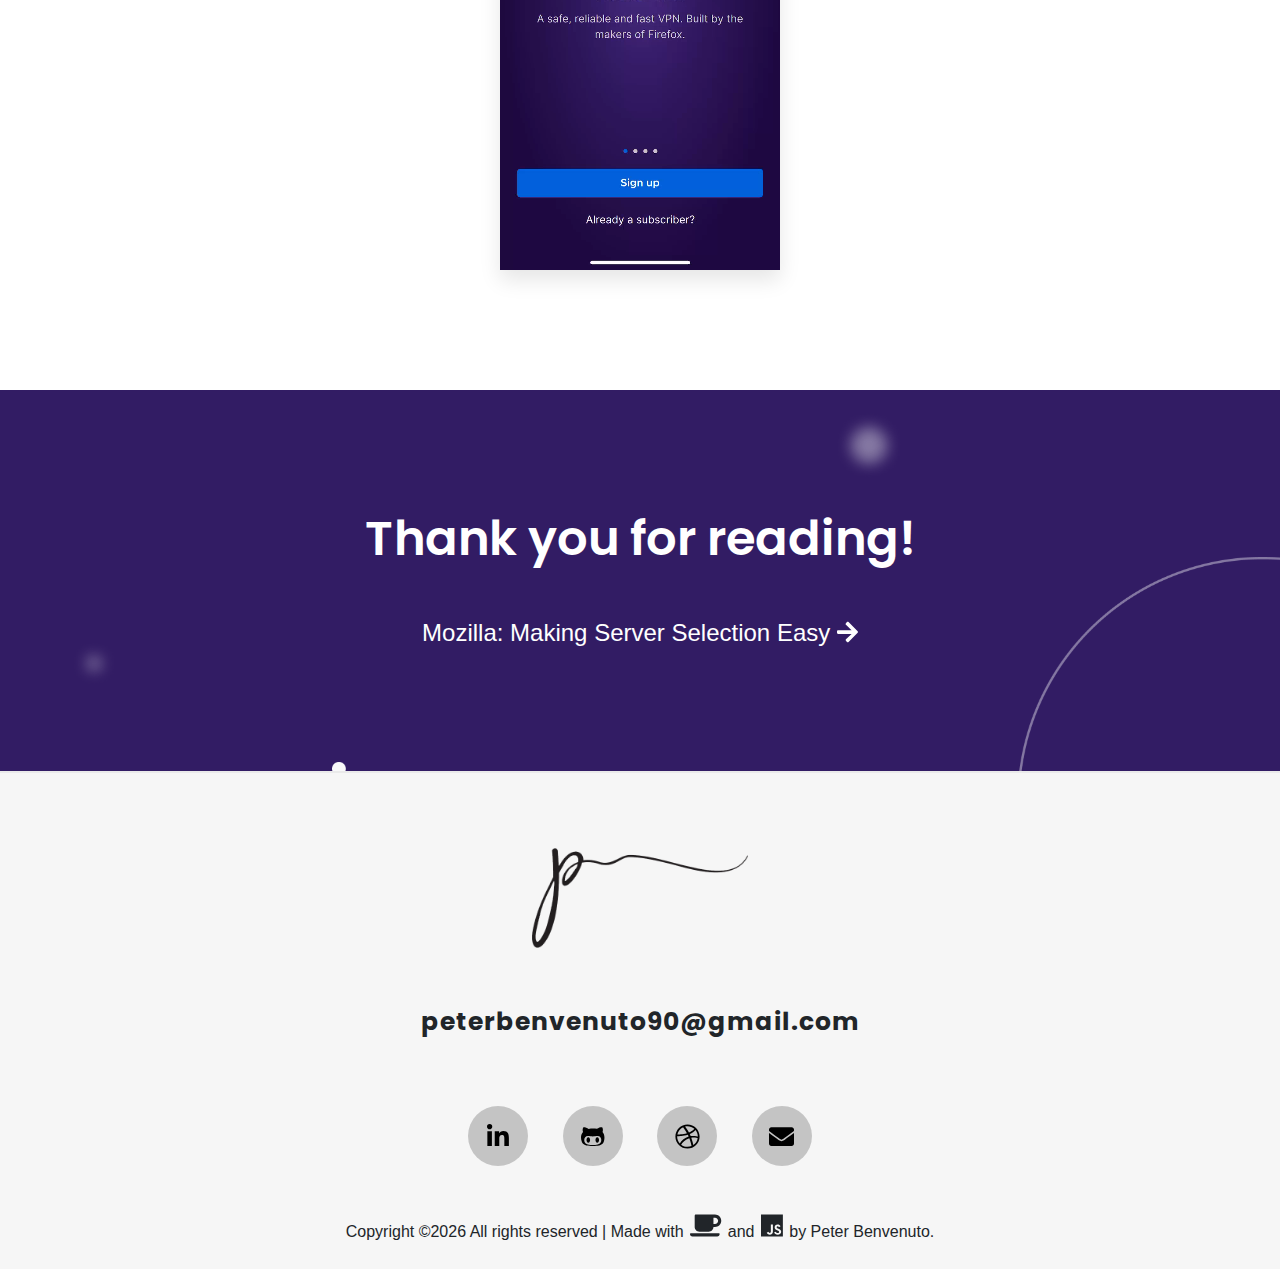
==== commit cdb0b998: "fixed order" ====
--- a/mozilla-conversion-funnel.html
+++ b/mozilla-conversion-funnel.html
@@ -334,7 +334,7 @@
                 <div class="container">
                     <div class="brief">
                         <h3 class="moz-title-white mb-5">Thank you for reading!</h3>
-                        <a href="nebula.html" class="new-case-btn">Mozilla: Nebula Design System <i class="fas fa-arrow-right"></i>
+                        <a href="mozilla-server-selection.html" class="new-case-btn">Mozilla: Making Server Selection Easy <i class="fas fa-arrow-right"></i>
                         </a>
     
                      </div>
--- a/assets/css/index.css
+++ b/assets/css/index.css
@@ -428,6 +428,7 @@
 	font-weight: bold;
 	font-size: 40px;
 	background: linear-gradient(to top, #ffc300 40%, transparent 40%);
+	color: #212529;
 }
 
 .intro-text,
@@ -435,8 +436,18 @@
 	font-size: 25px;
 }
 
+.chow {
+	height: 32px;
+	width: auto;
+	color: #7d7d80;
+}
+
 .intro-text2 {
 	margin-top: 60px;
+	color: #7d7d80;
+}
+
+.intro-text {
 	color: #7d7d80;
 }
 
@@ -2750,7 +2761,7 @@
 		background-image: url(/assets/images/nebula-mobile-min.png);
 	}
 
-	.site-blocks-cover-3 {
+	.site-blocks-cover-4 {
 		background-image: url(/assets/images/neb-mobile-min.png);
 	}
 
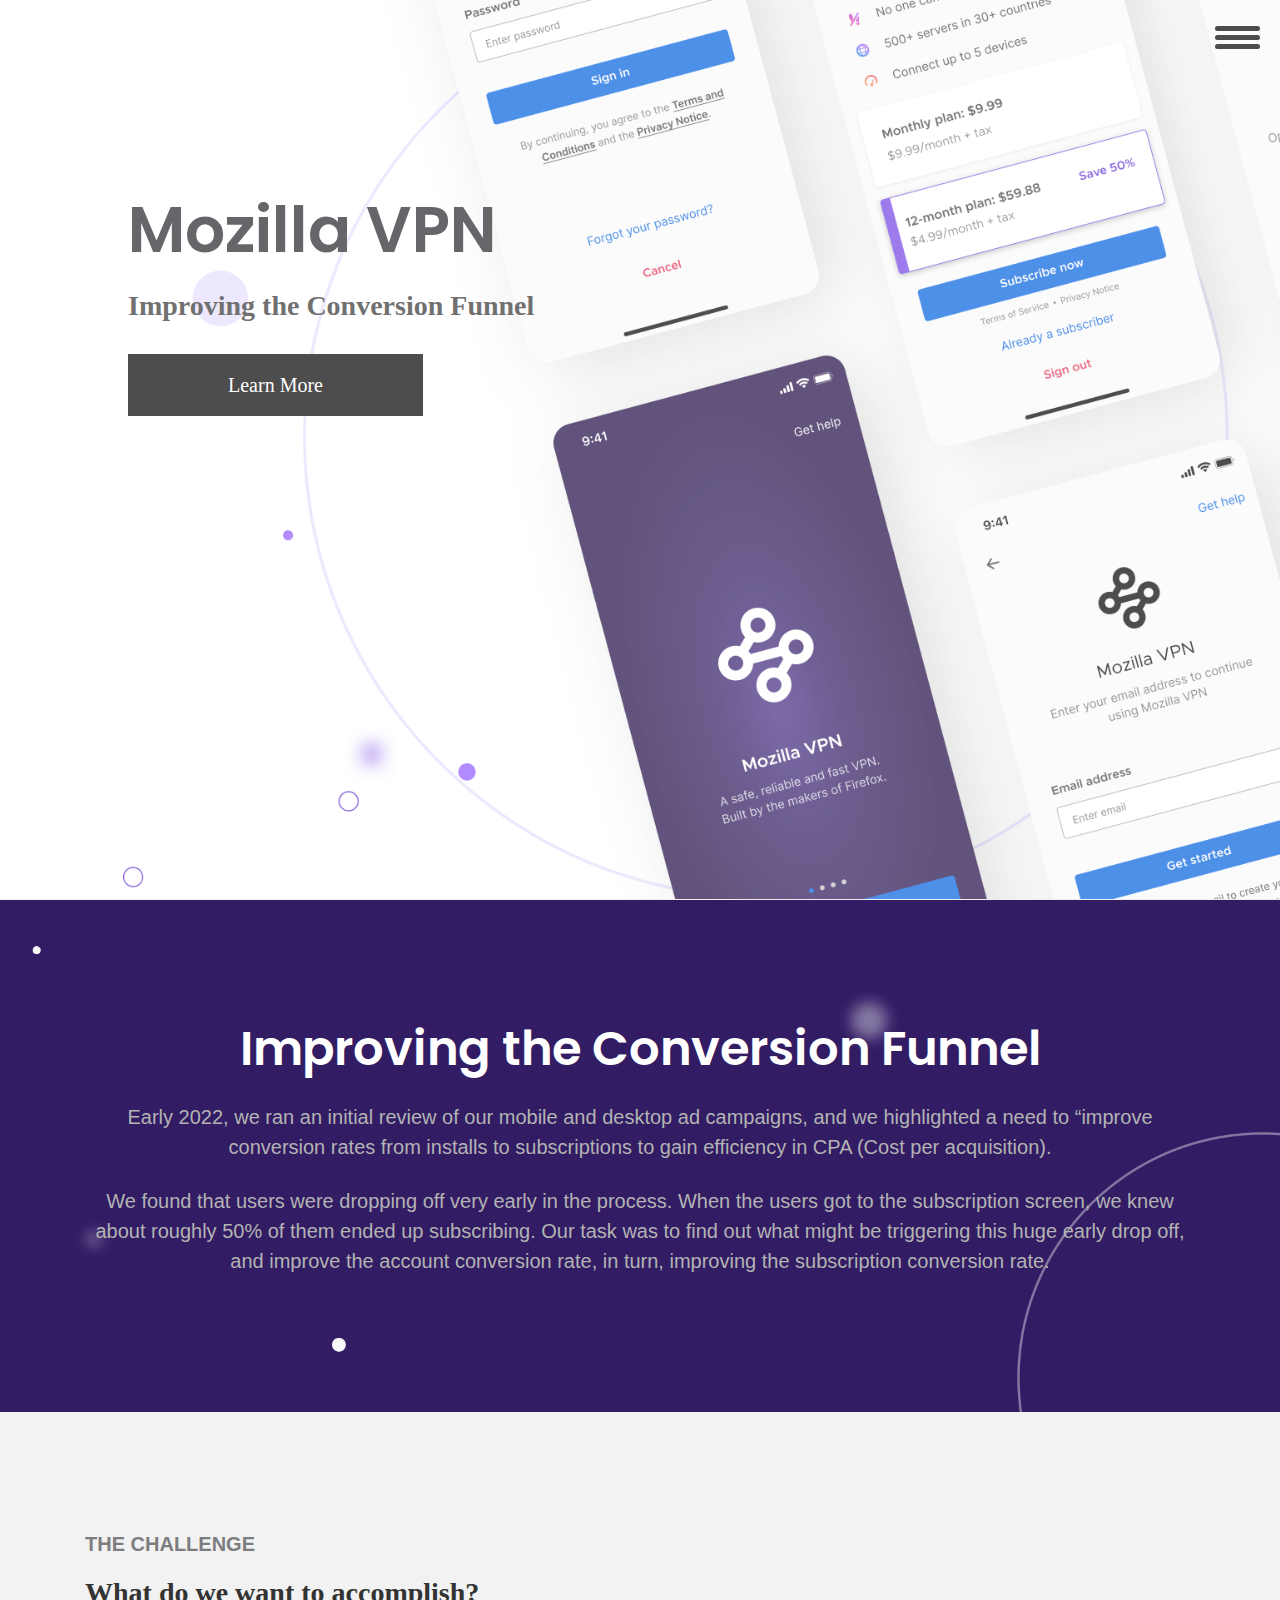
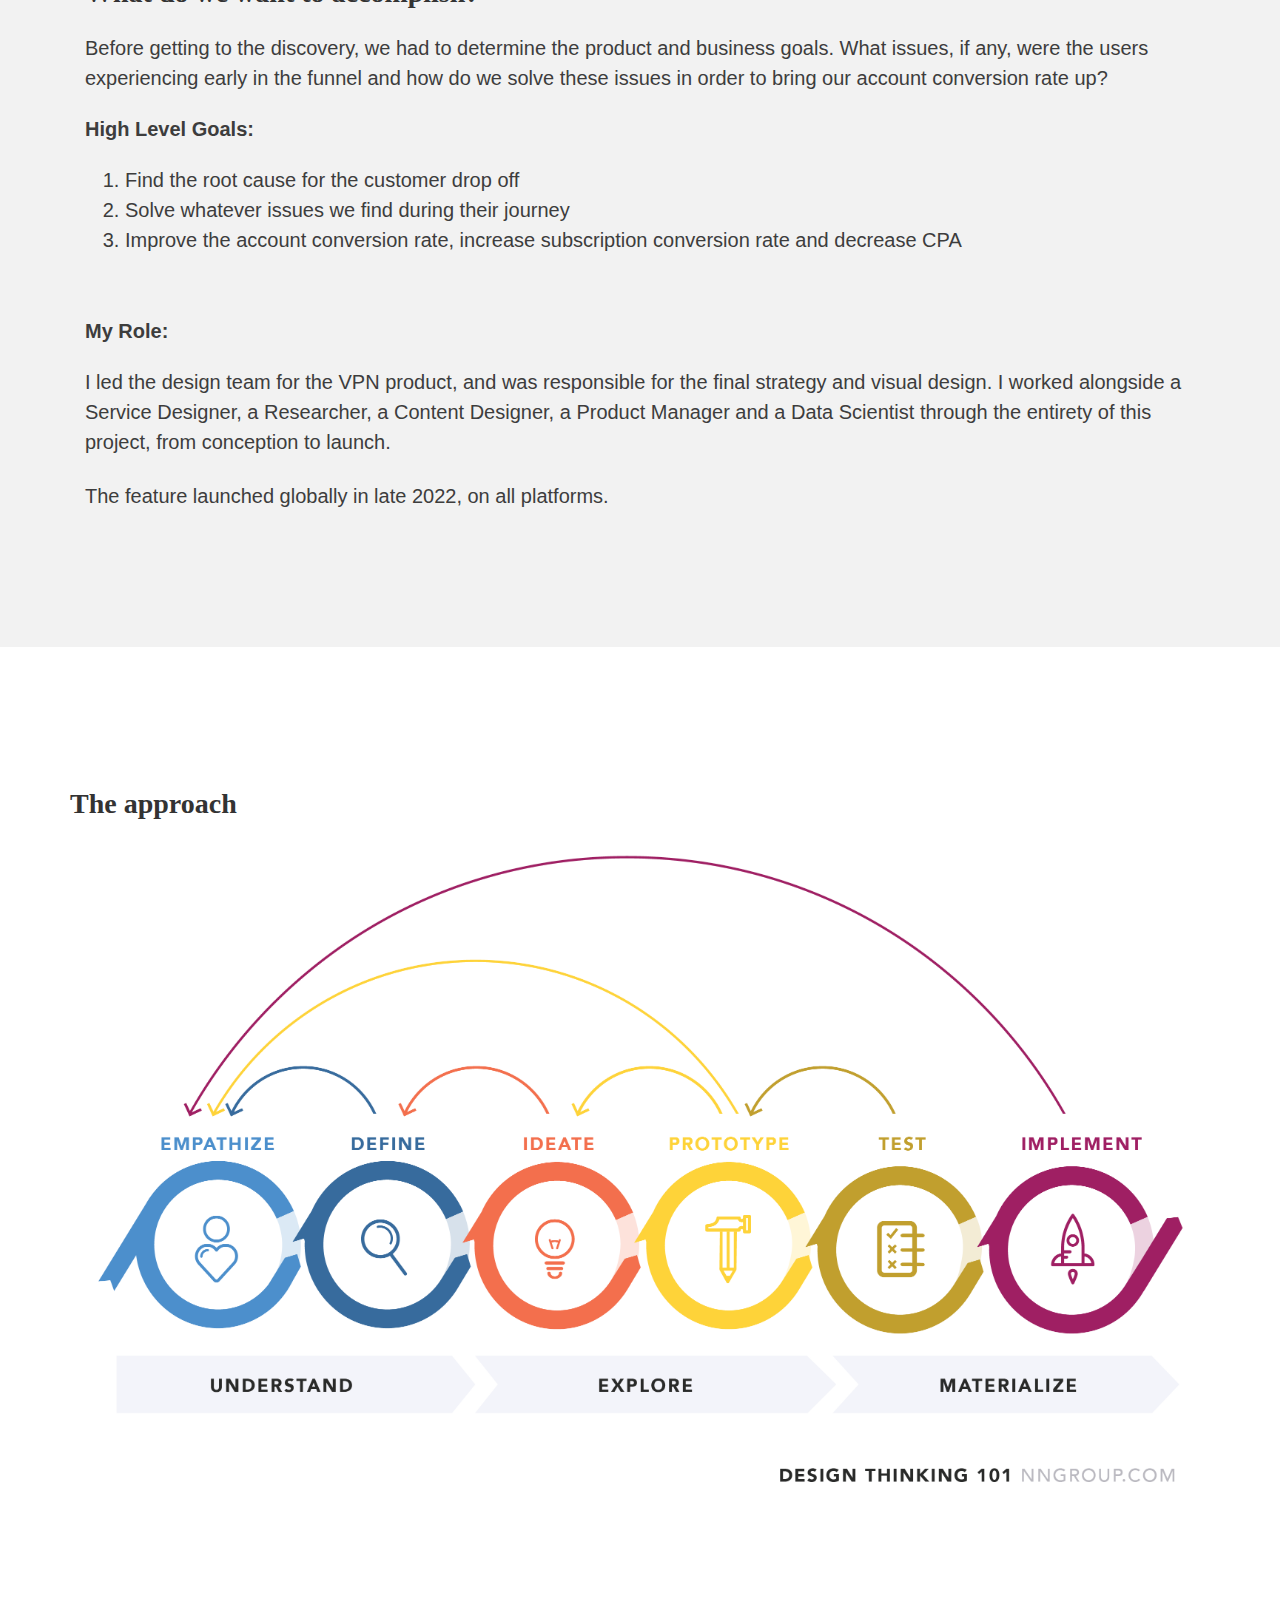
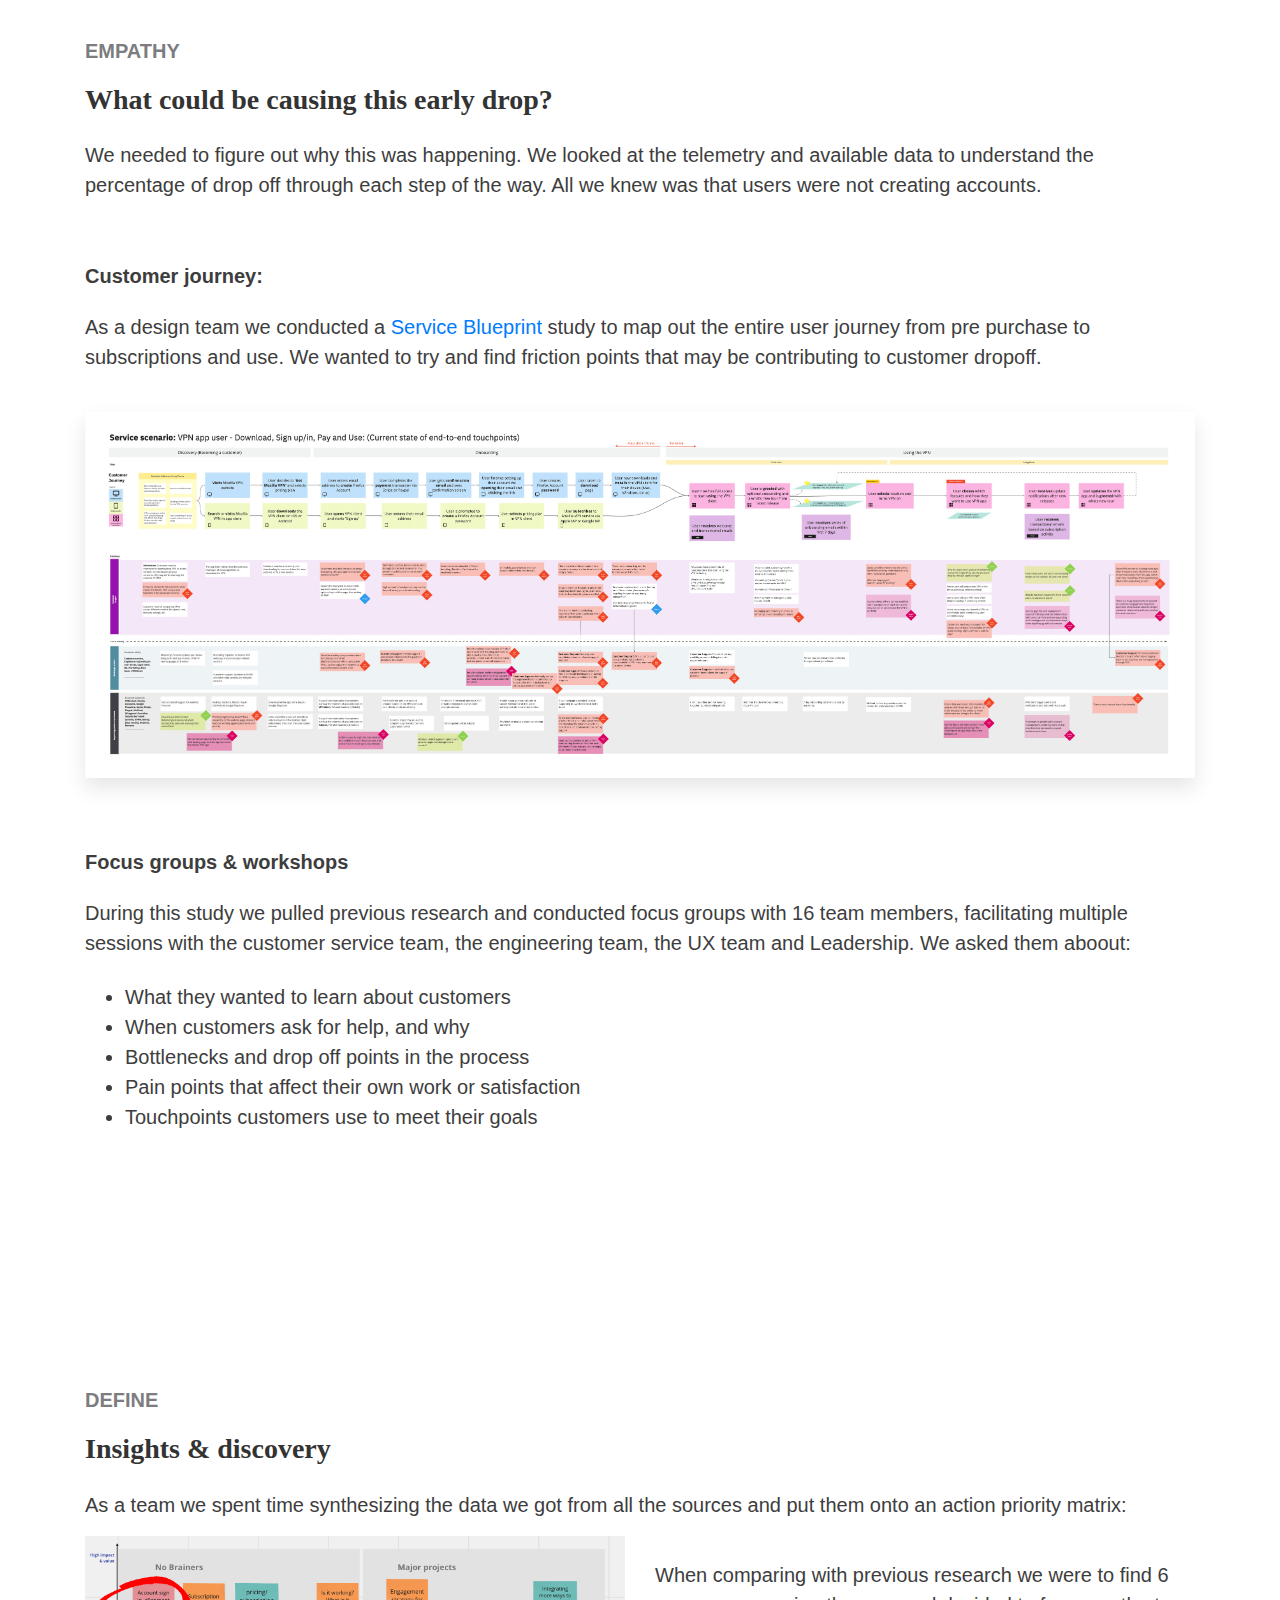
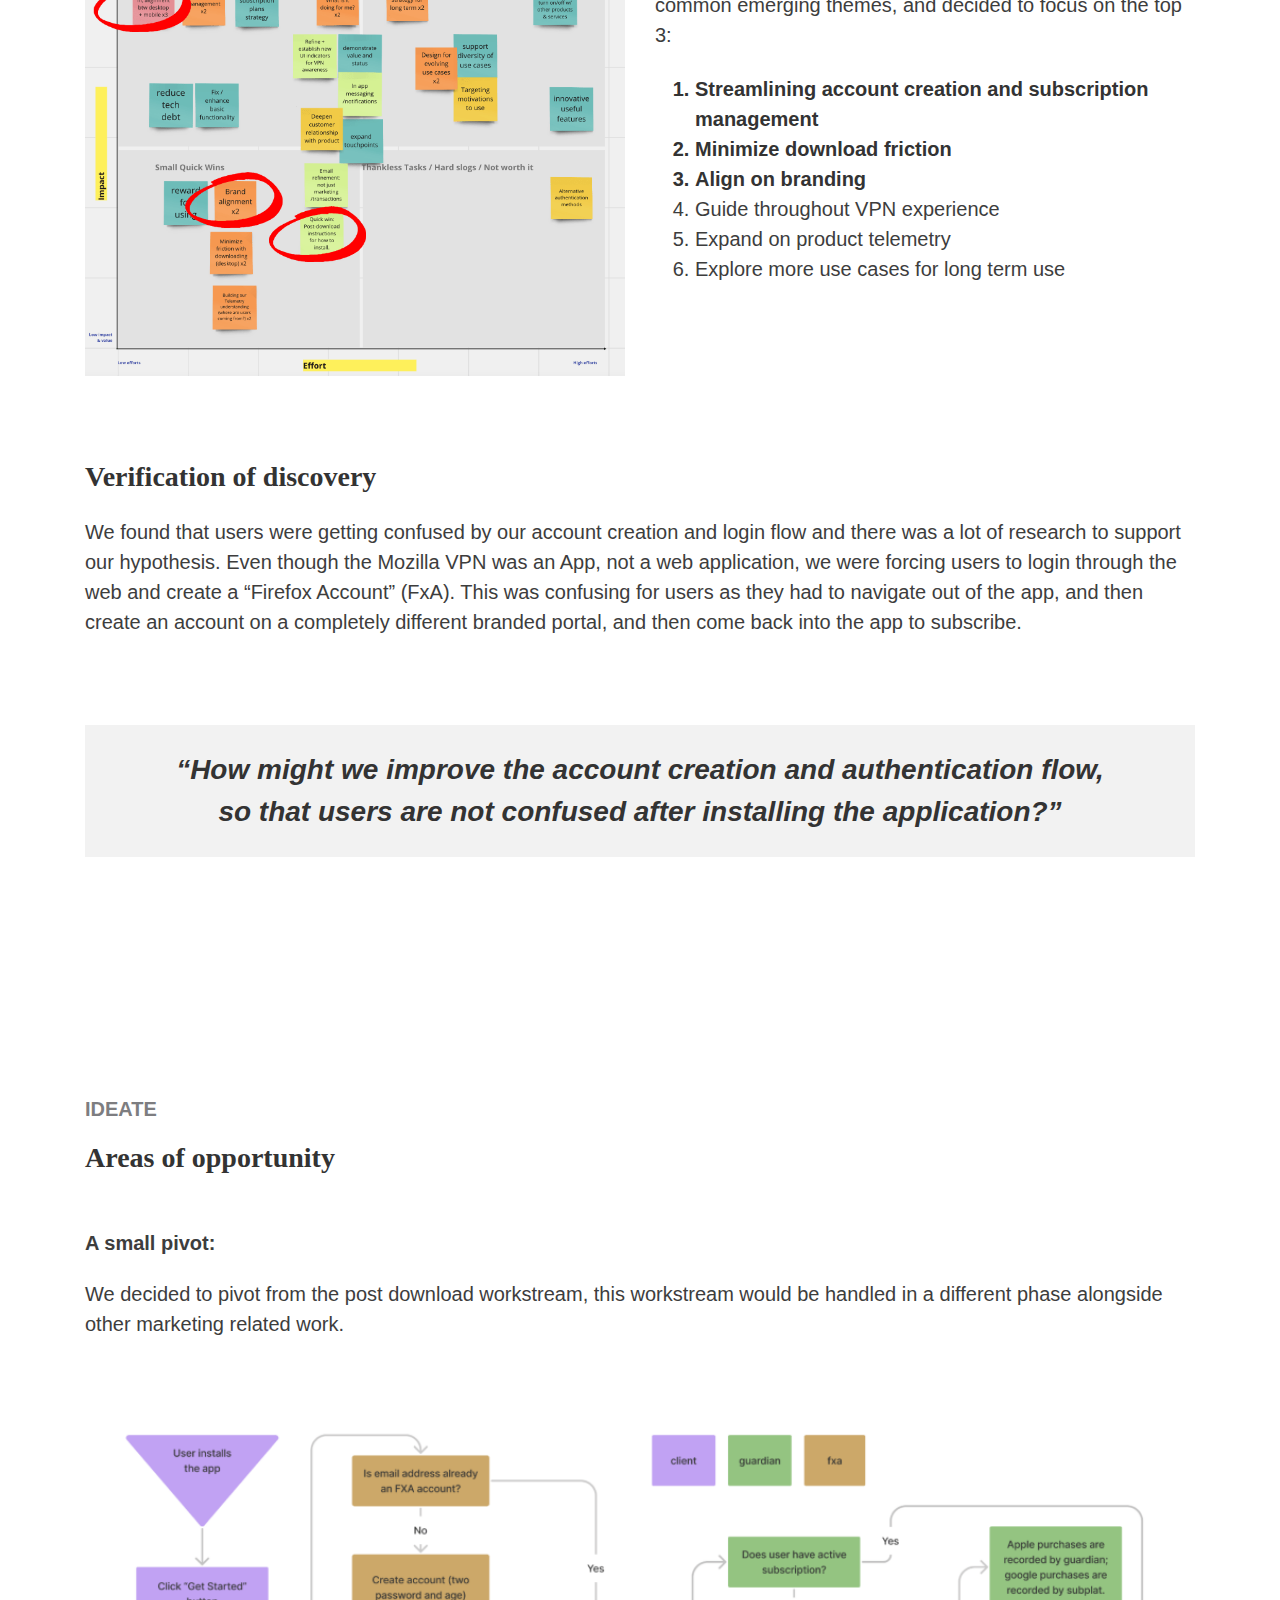
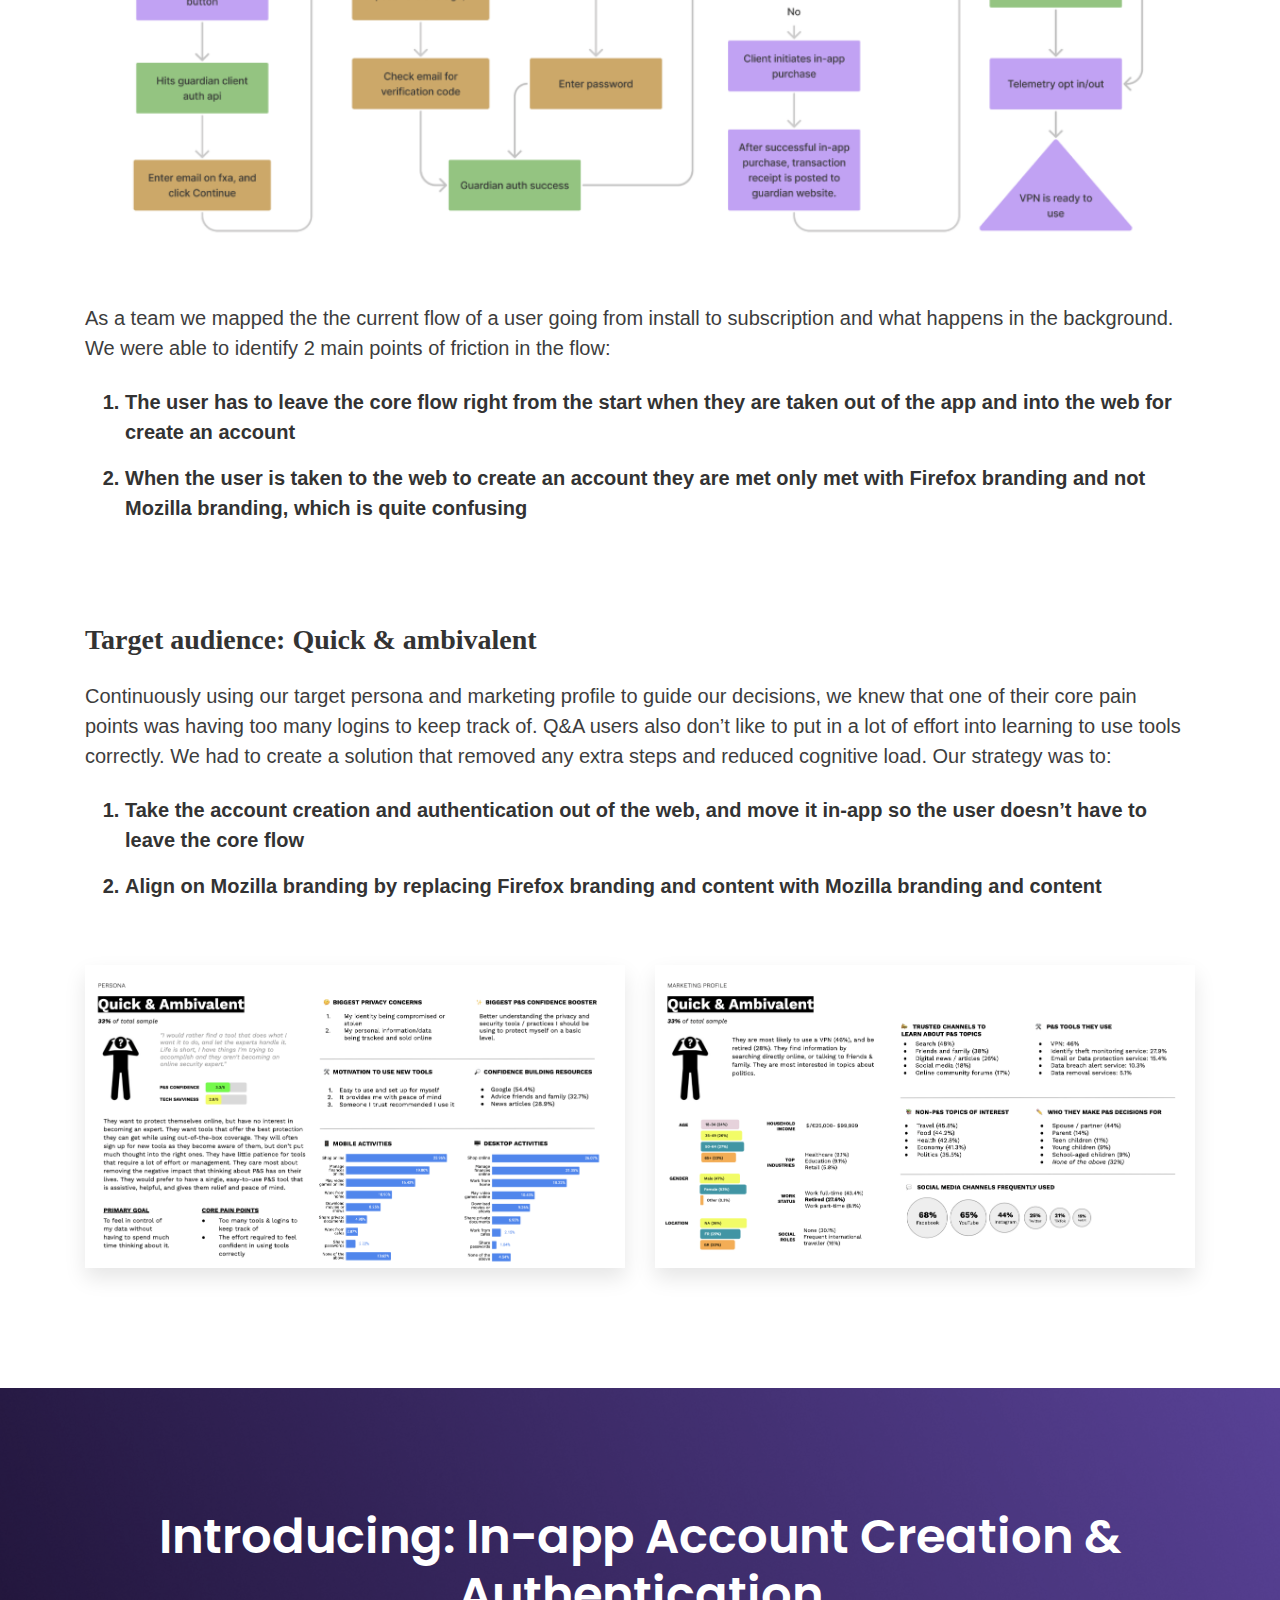
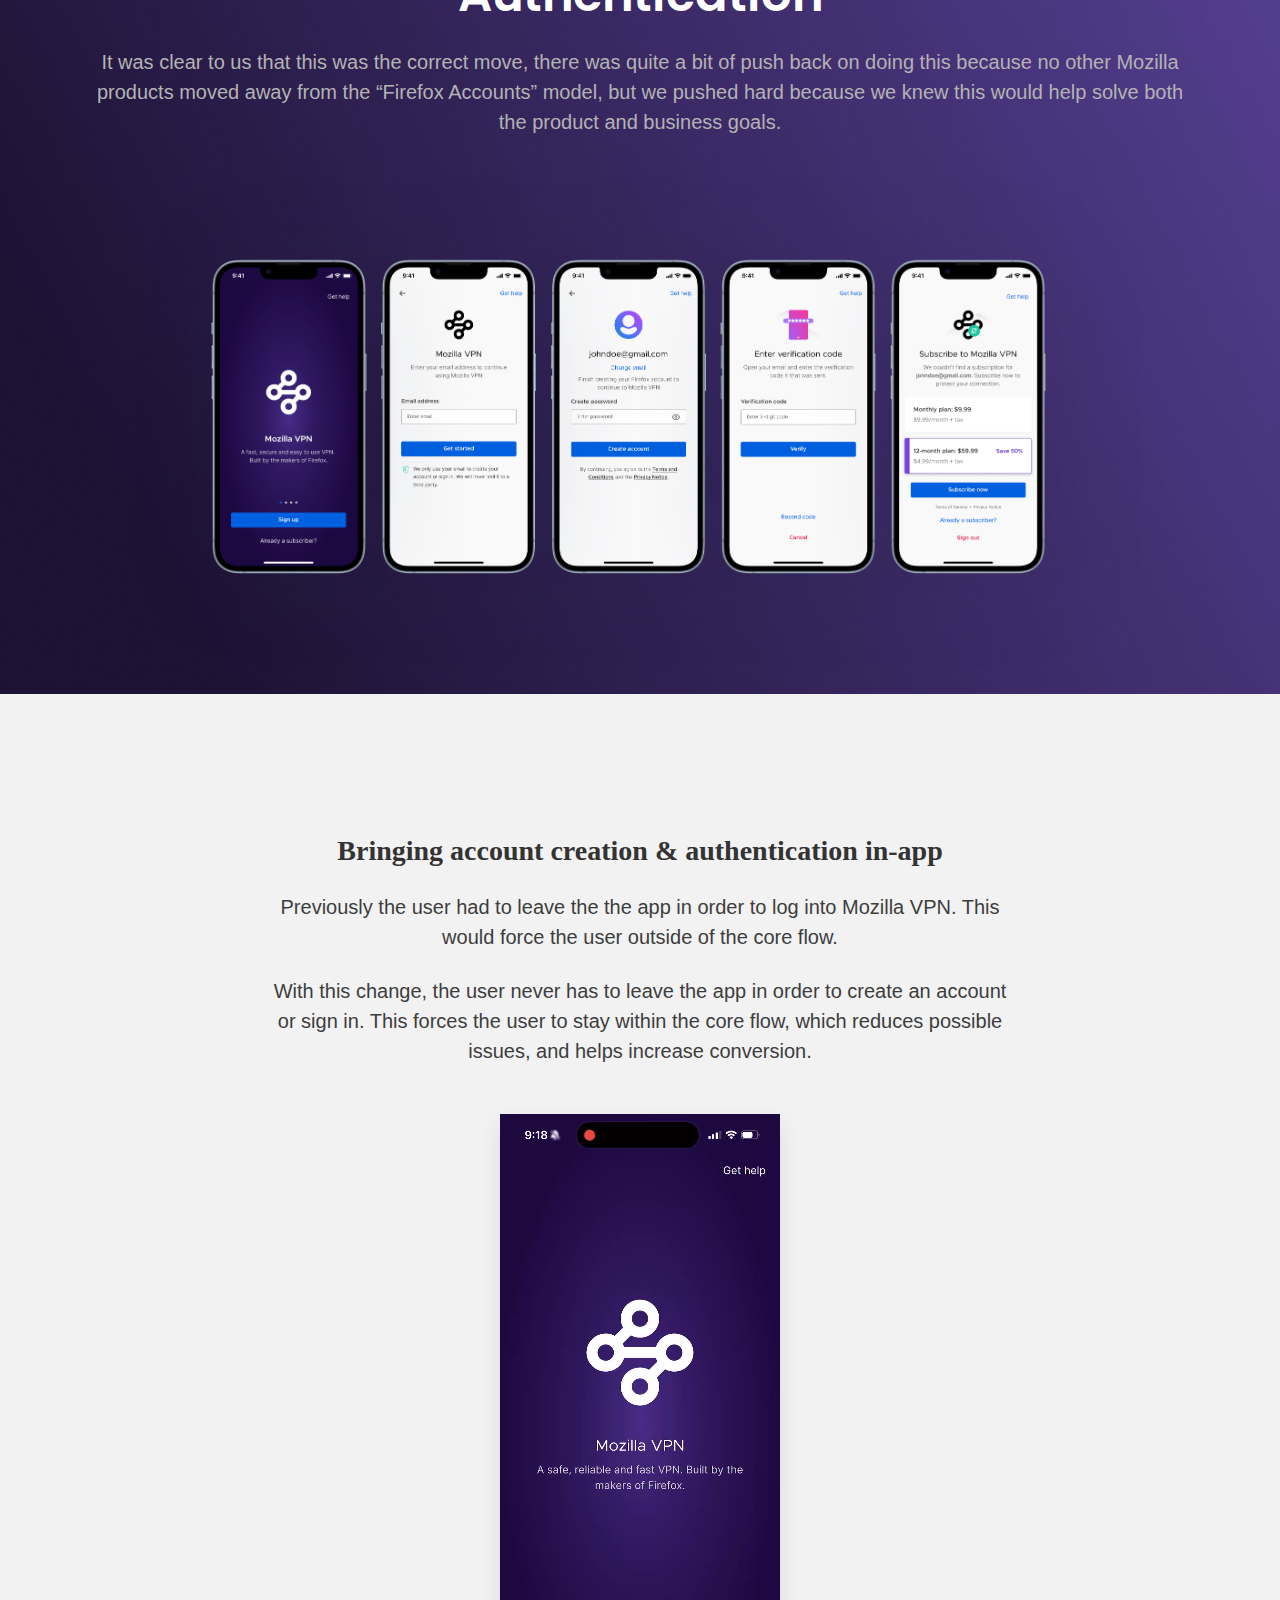
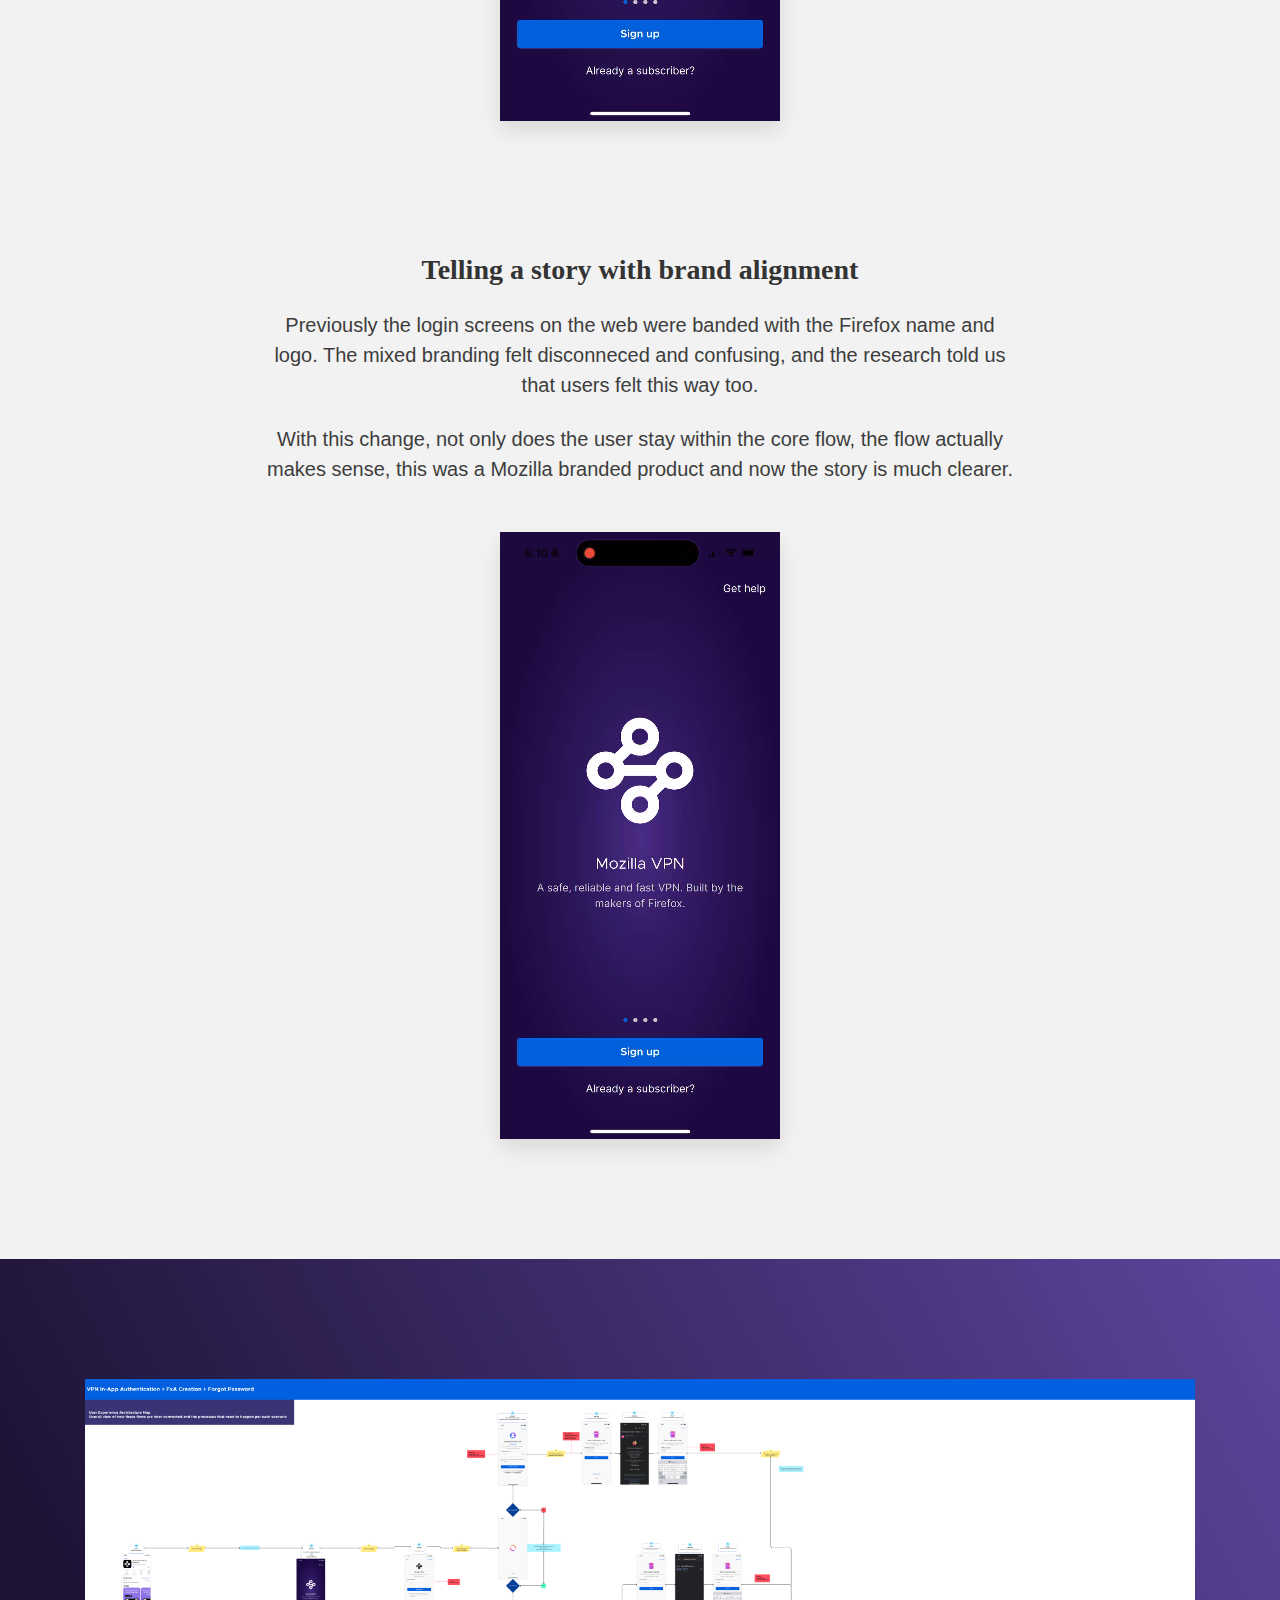
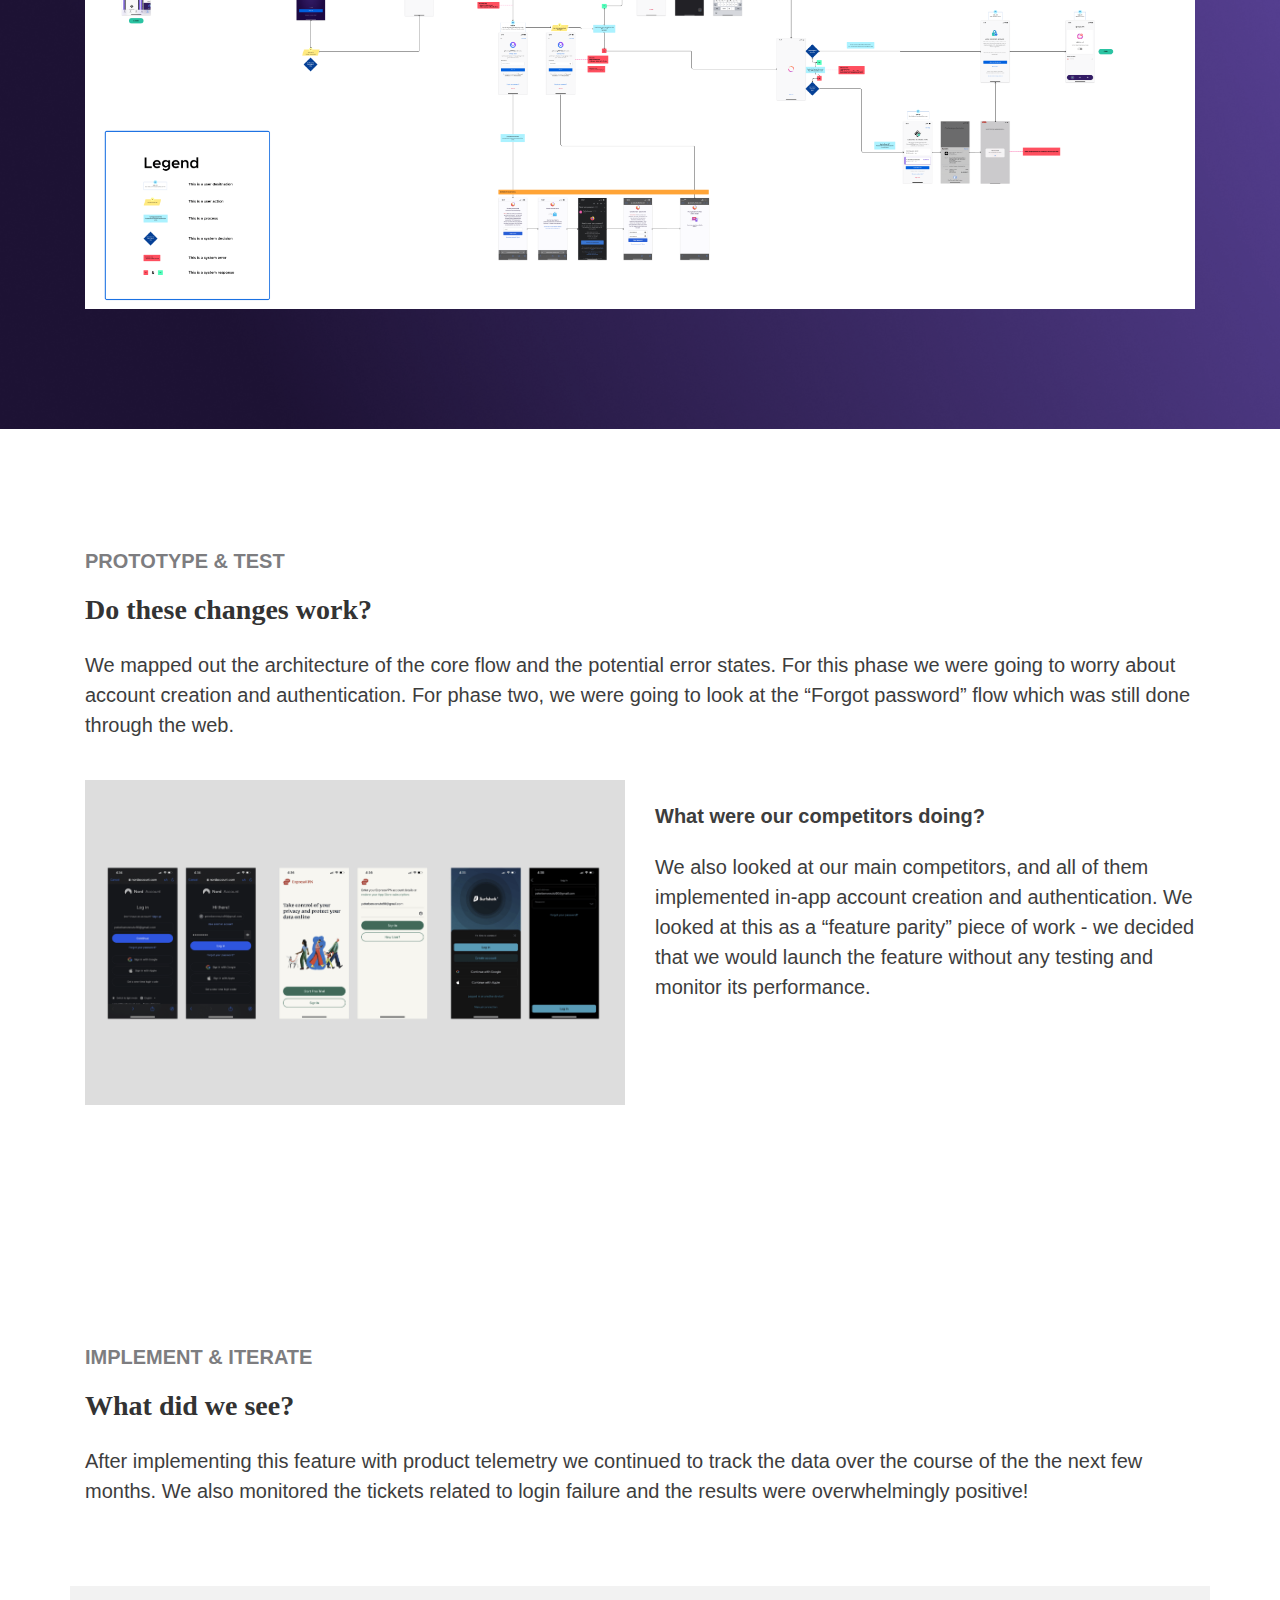
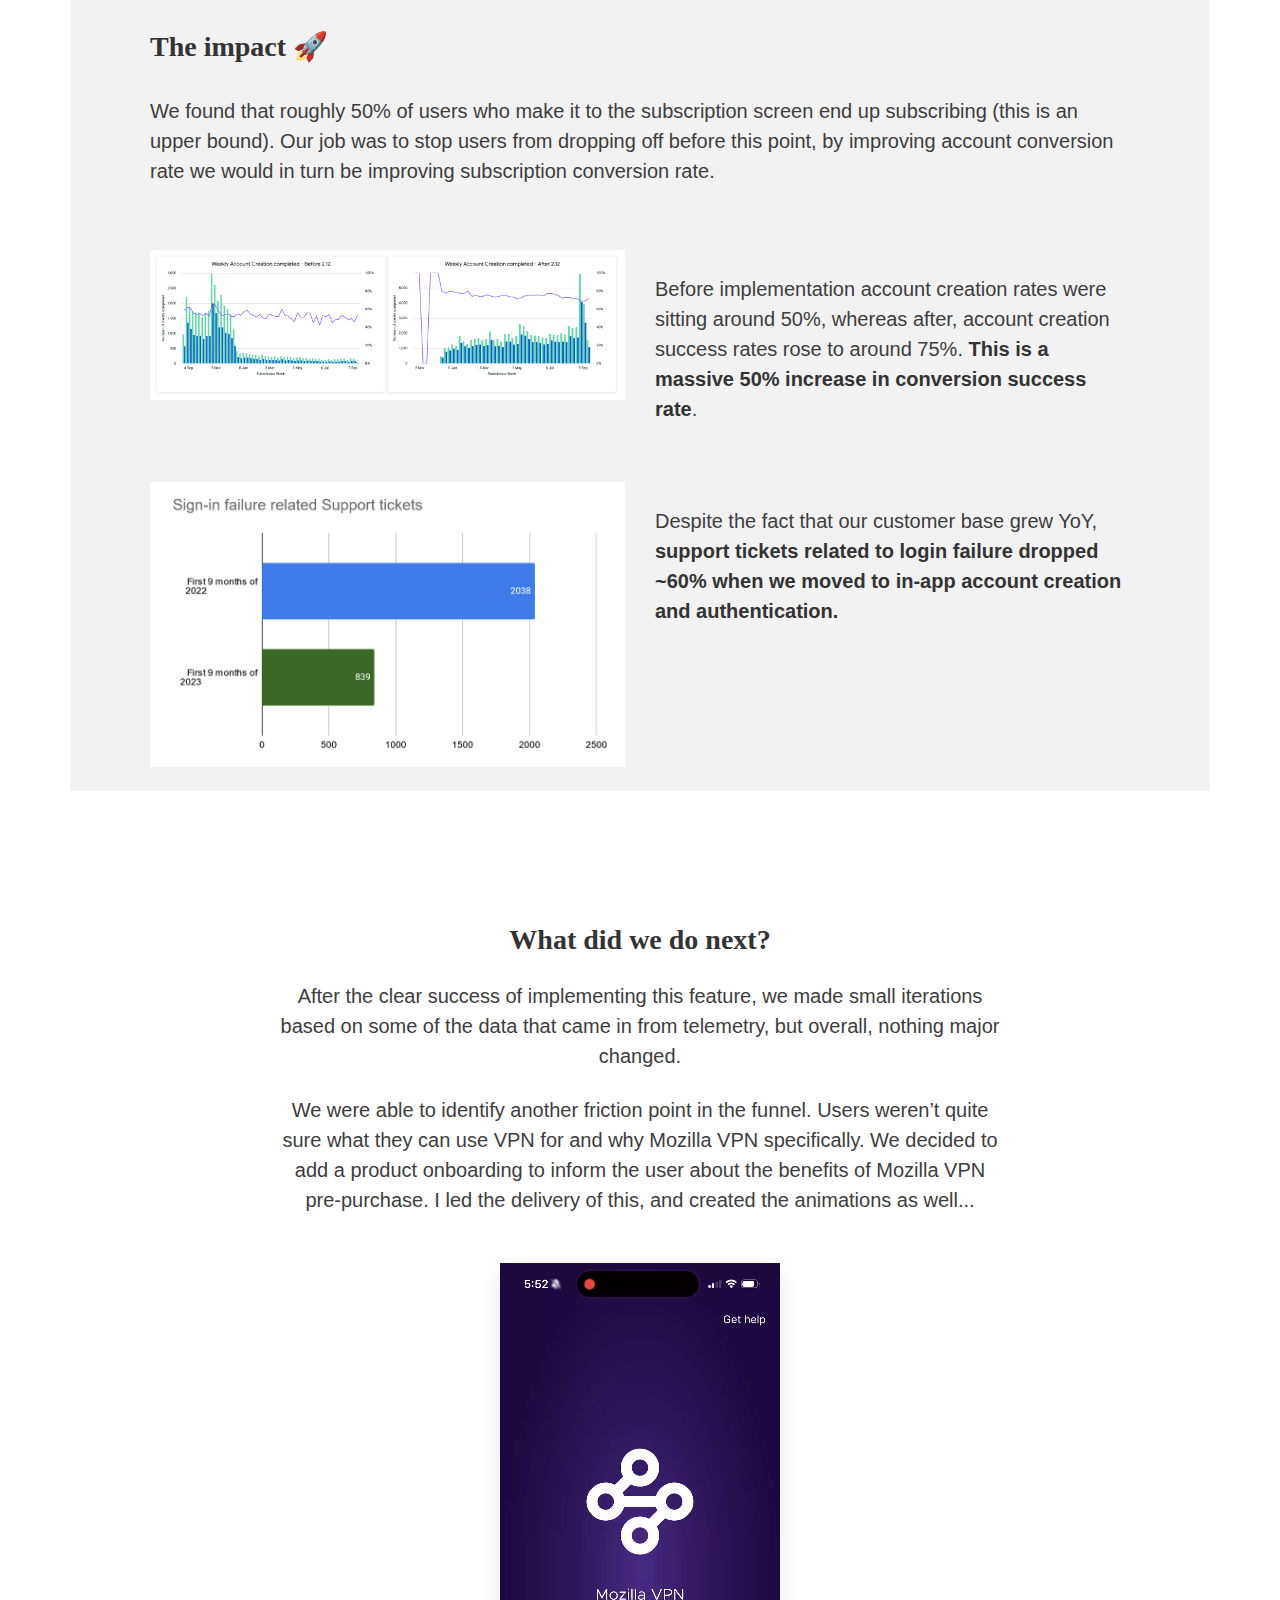
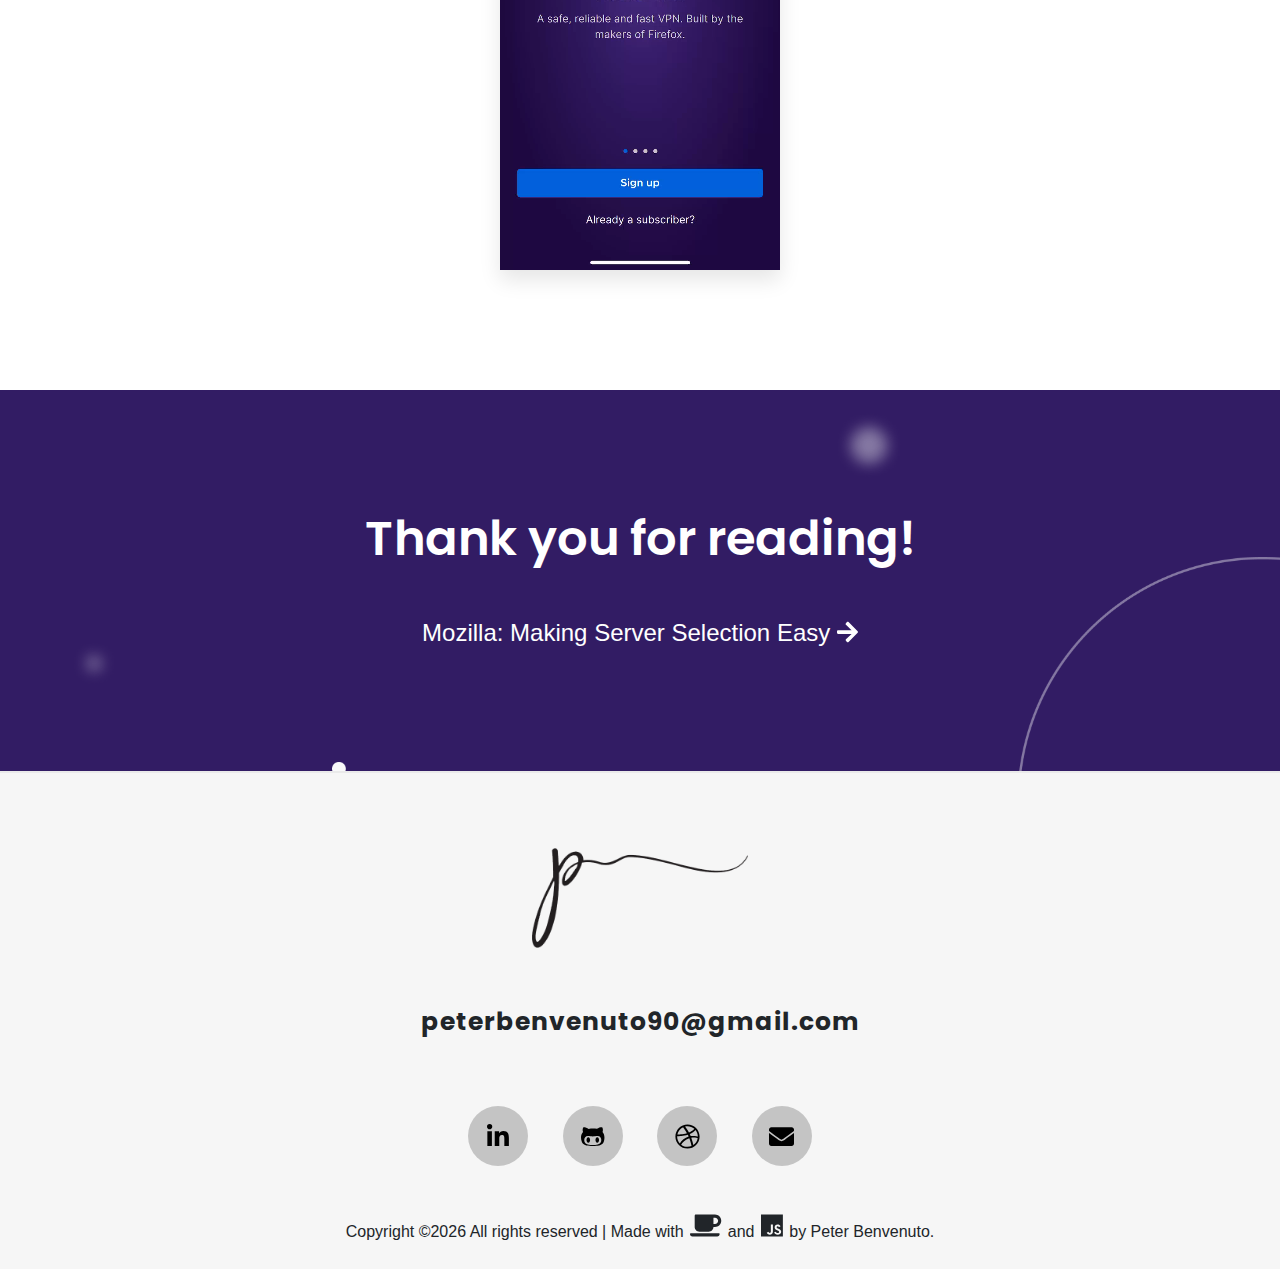
==== commit cb5895f4: "Done" ====
--- a/mozilla-conversion-funnel.html
+++ b/mozilla-conversion-funnel.html
@@ -86,7 +86,7 @@
                     </br>
 
                      <h4 class="moz-body bold">My Role:</h4>
-                     <p  class="moz-body">I led the design team for the VPN product, but co-led this initiative. I worked alongside another lead UX Designer, a Researcher, a Content Designer, a Product Manager and a Data Scientist through the entirety of this project, from conception to launch.</p>
+                     <p  class="moz-body">I led the design team for the VPN product, and was responsible for the final strategy and visual design. I worked alongside a Service Designer, a Researcher, a Content Designer, a Product Manager and a Data Scientist through the entirety of this project, from conception to launch.</p>
                      <p  class="moz-body">The feature launched globally in late 2022, on all platforms.</p>
                     </div>
                 </div>
--- a/assets/css/index.css
+++ b/assets/css/index.css
@@ -653,7 +653,7 @@
 }
 
 .fa-user-circle {
-	font-size: 50px;
+	font-size: 48px;
 	margin-right: 20px;
 	margin-bottom: 15px;
 }
@@ -2688,6 +2688,10 @@
 	text-align: center;
 }
 
+.person {
+	font-weight: 600;
+}
+
 @media (max-width: 520px) {
 	.try-moz {
 		margin-top: 10px;
@@ -2772,6 +2776,14 @@
 		position: relative;
 		top: 30px;
 		width: 100% !important;
+	}
+
+	.fa-user-circle {
+		font-size: 32px;
+	}
+
+	.person {
+		font-size: 14px;
 	}
 
 	.underline-green {
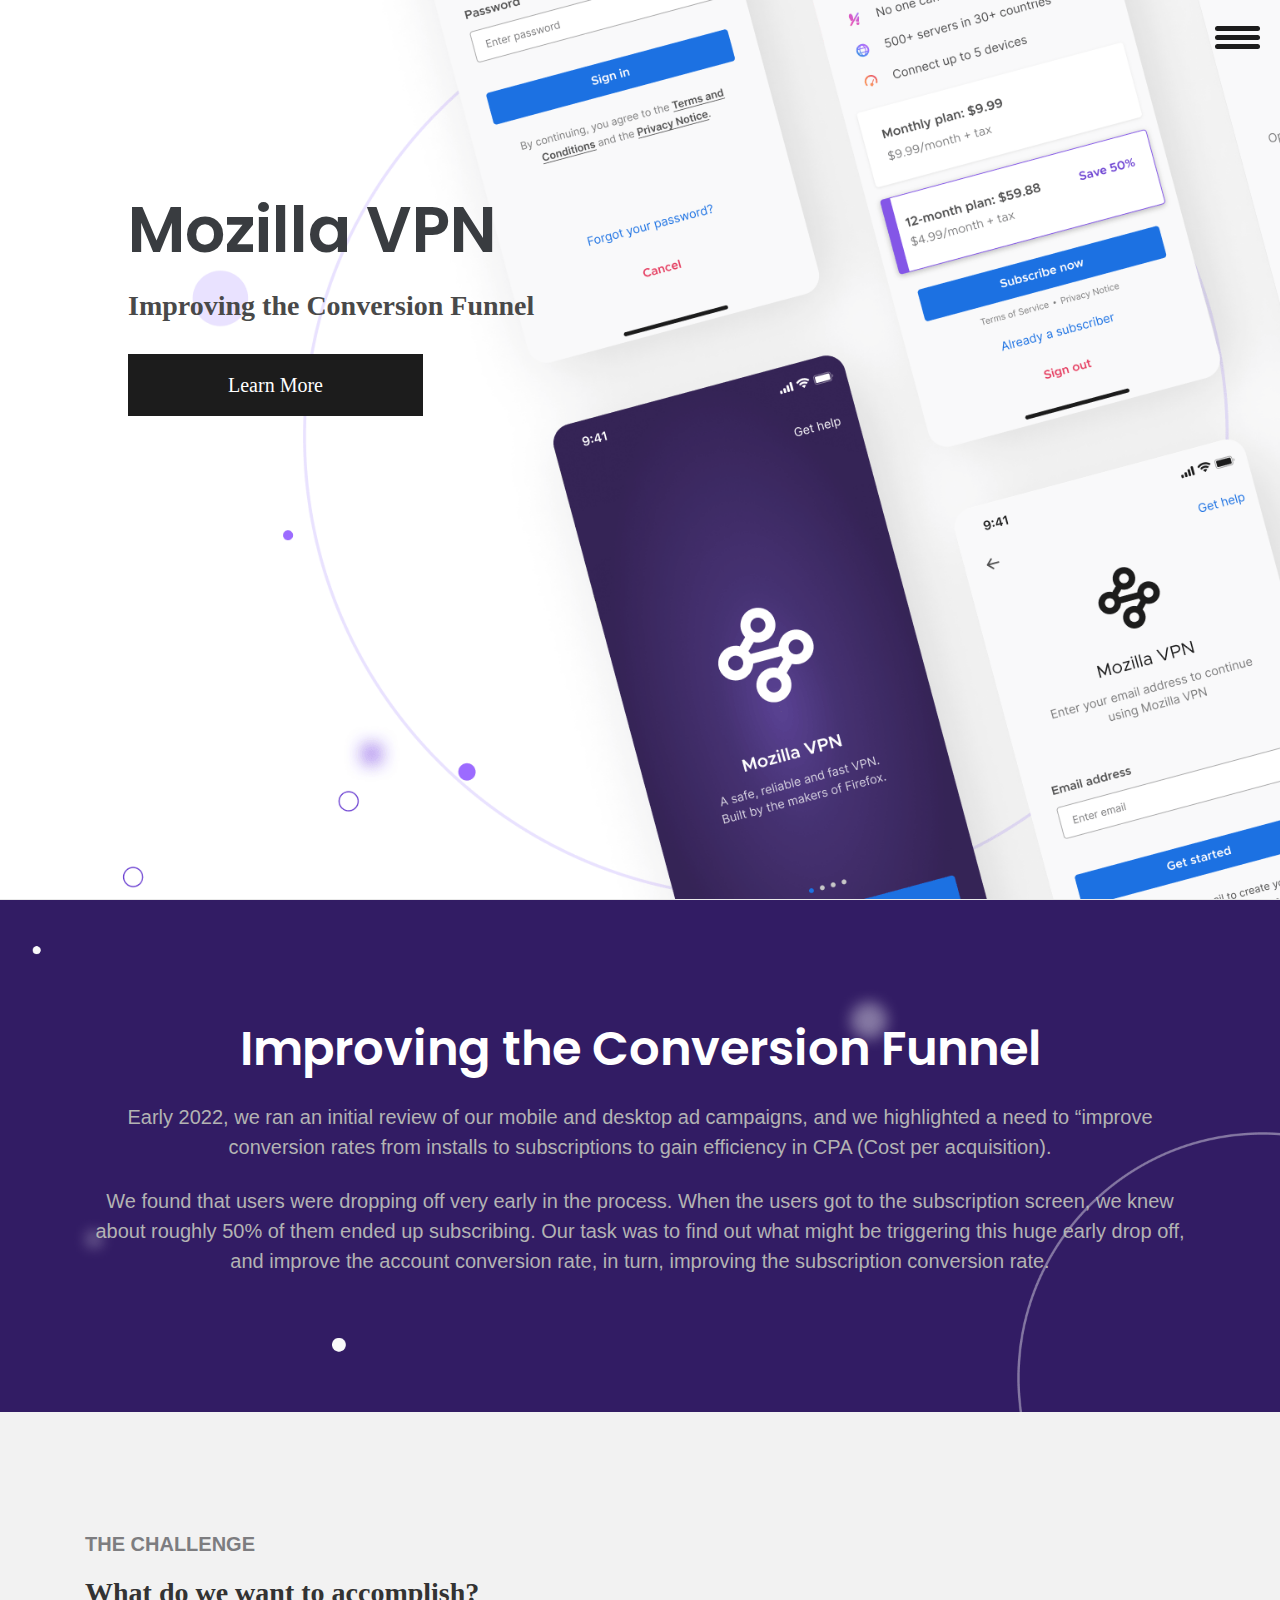
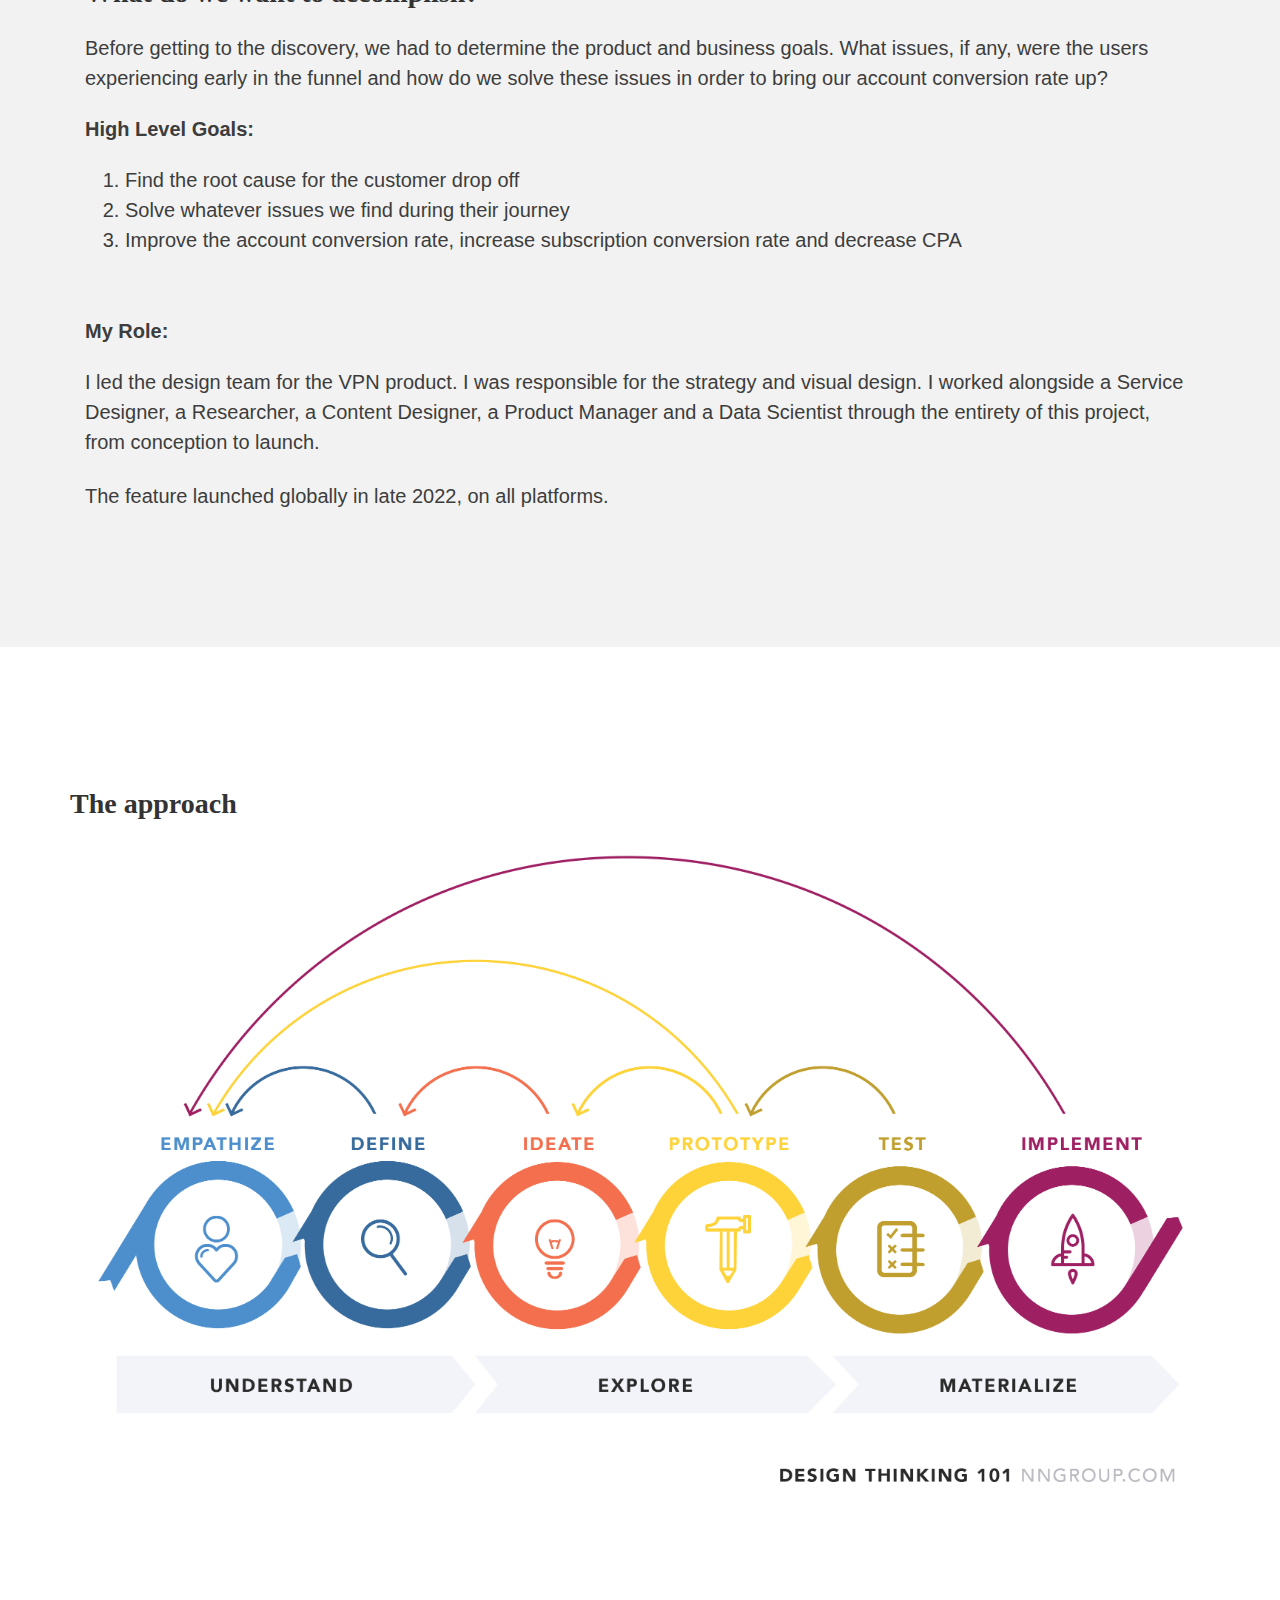
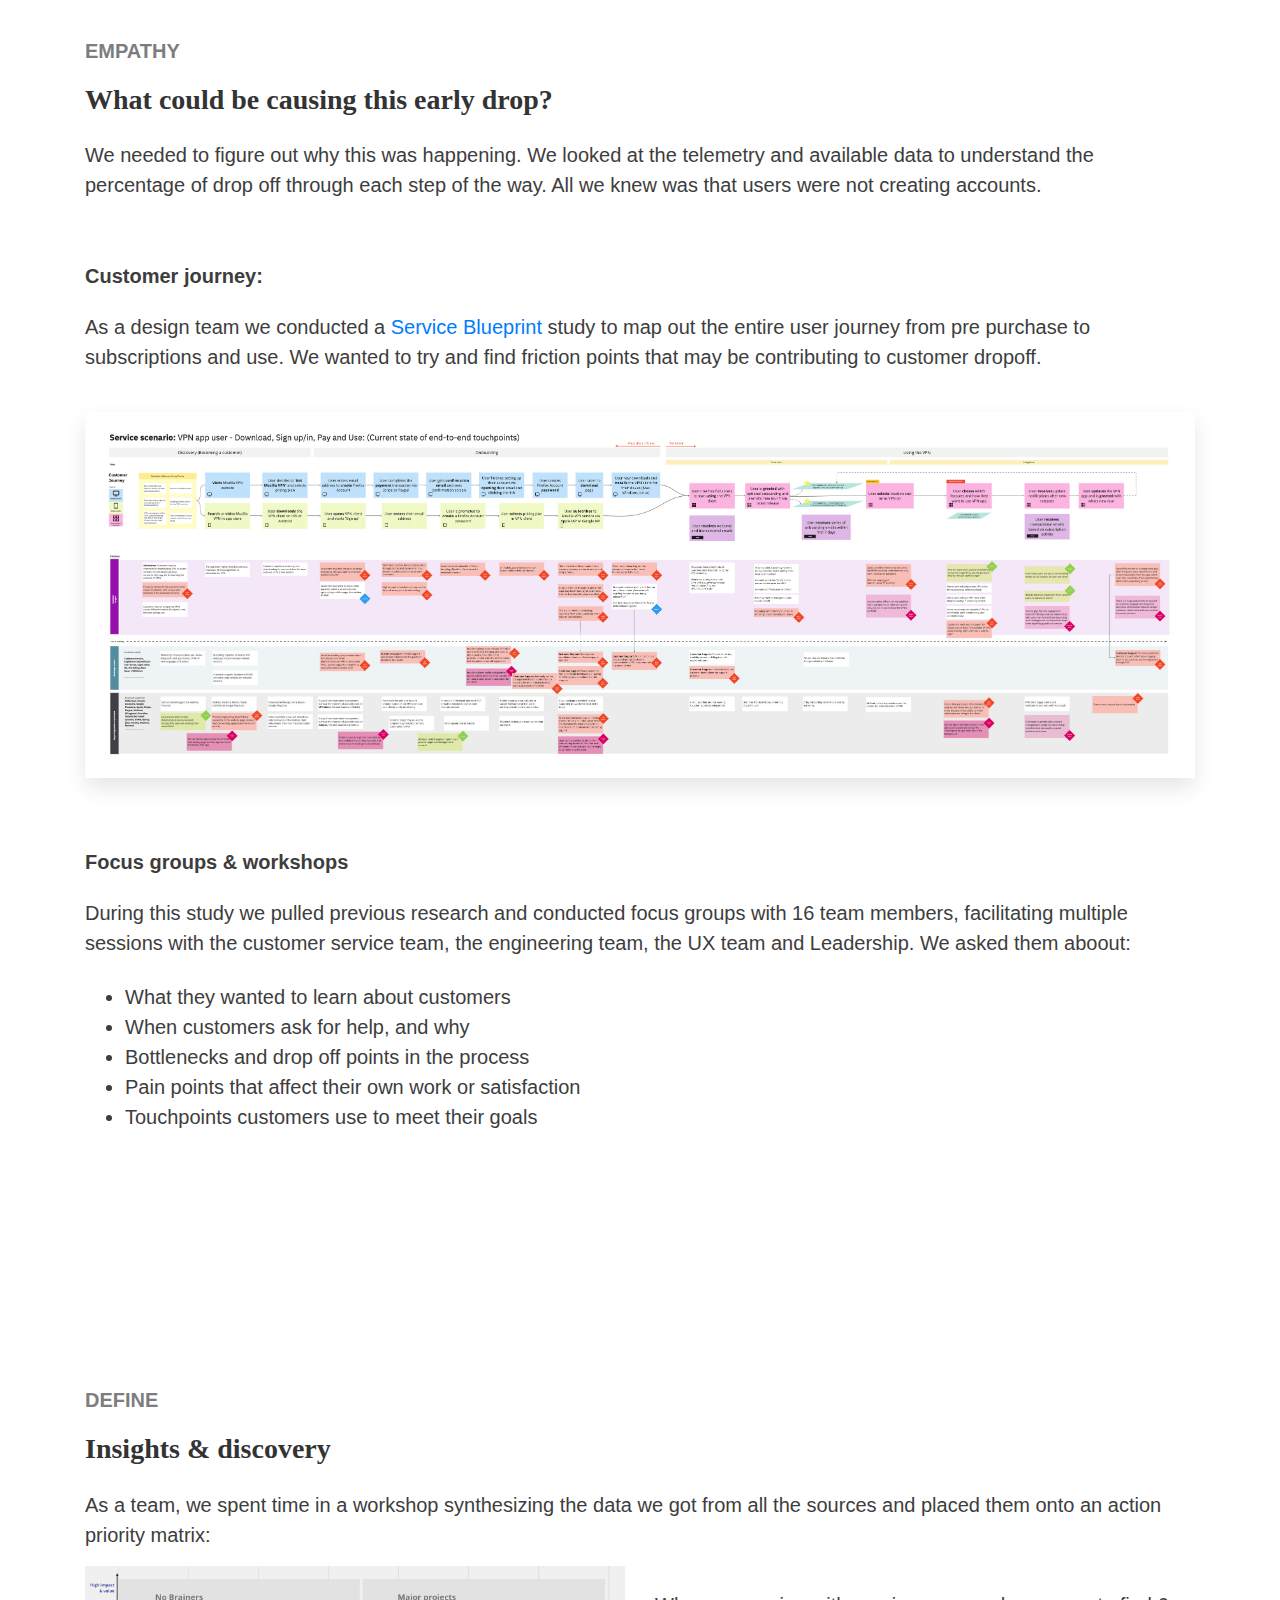
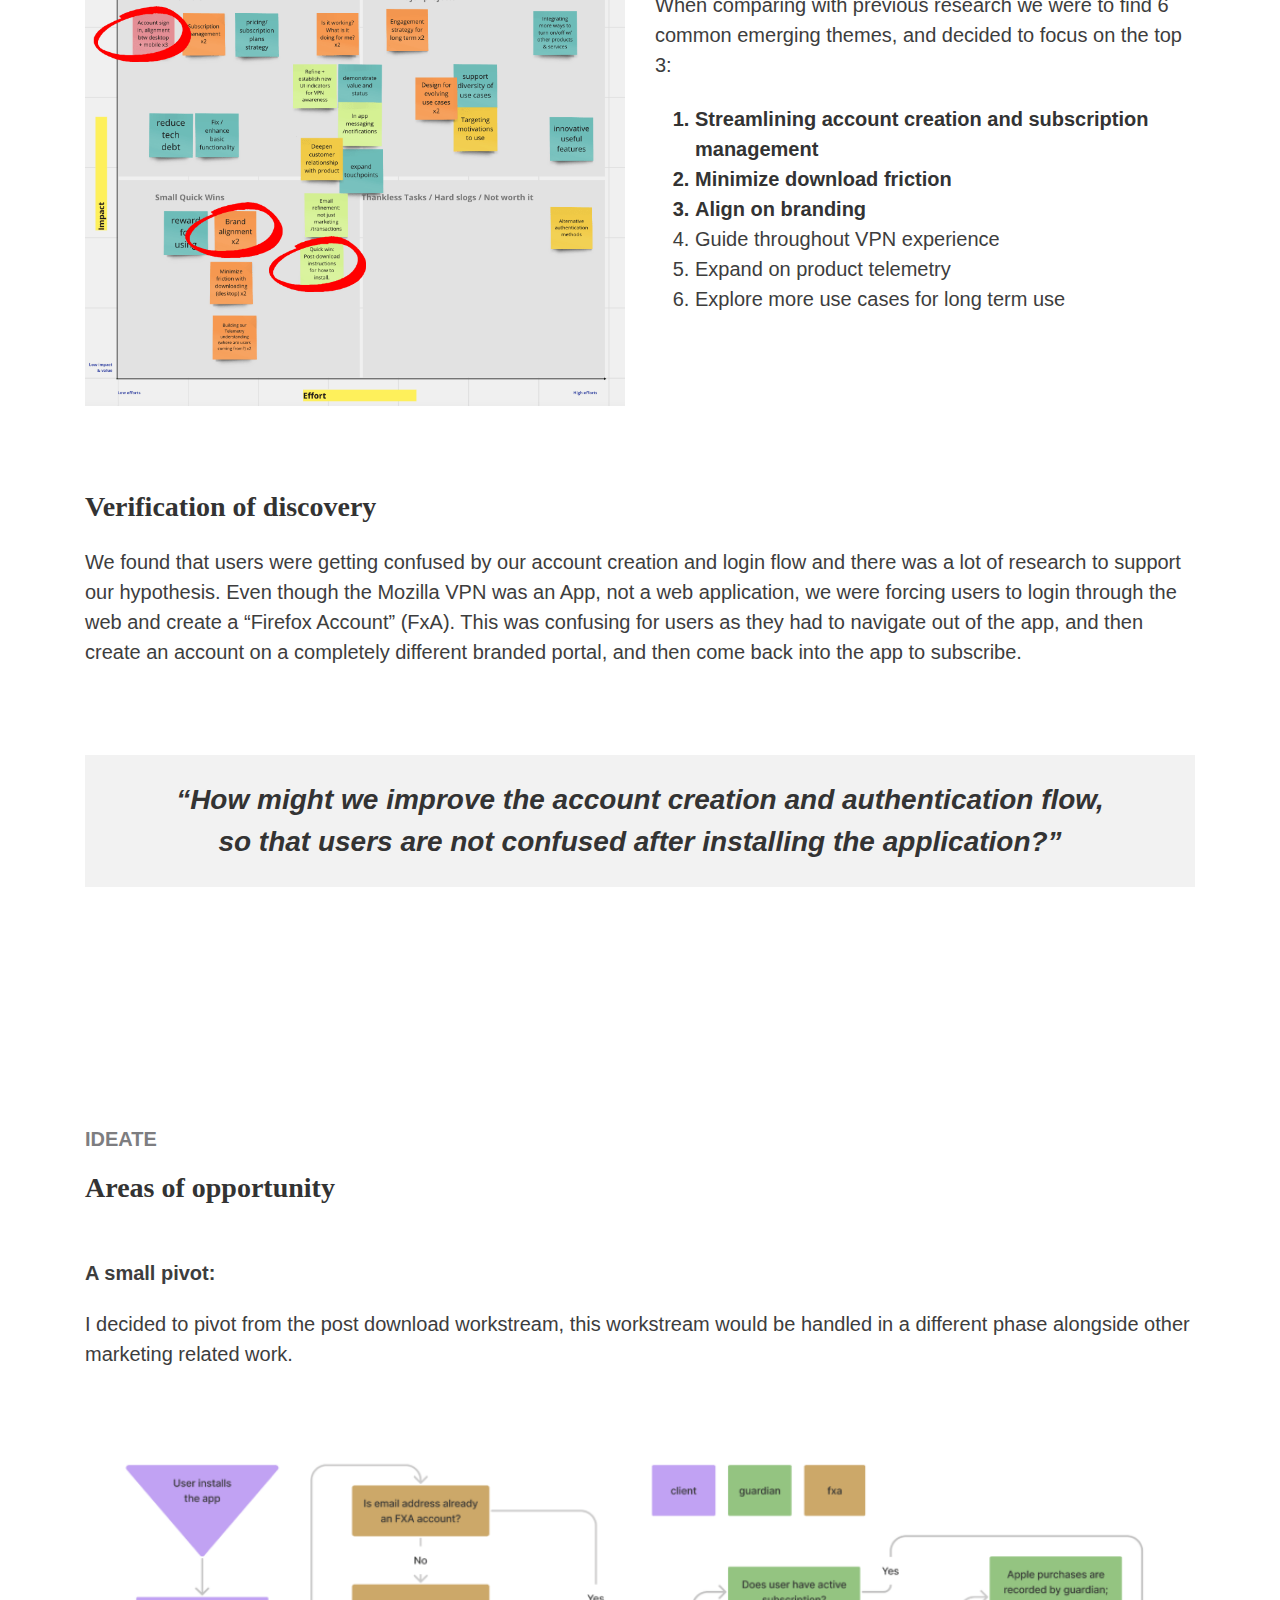
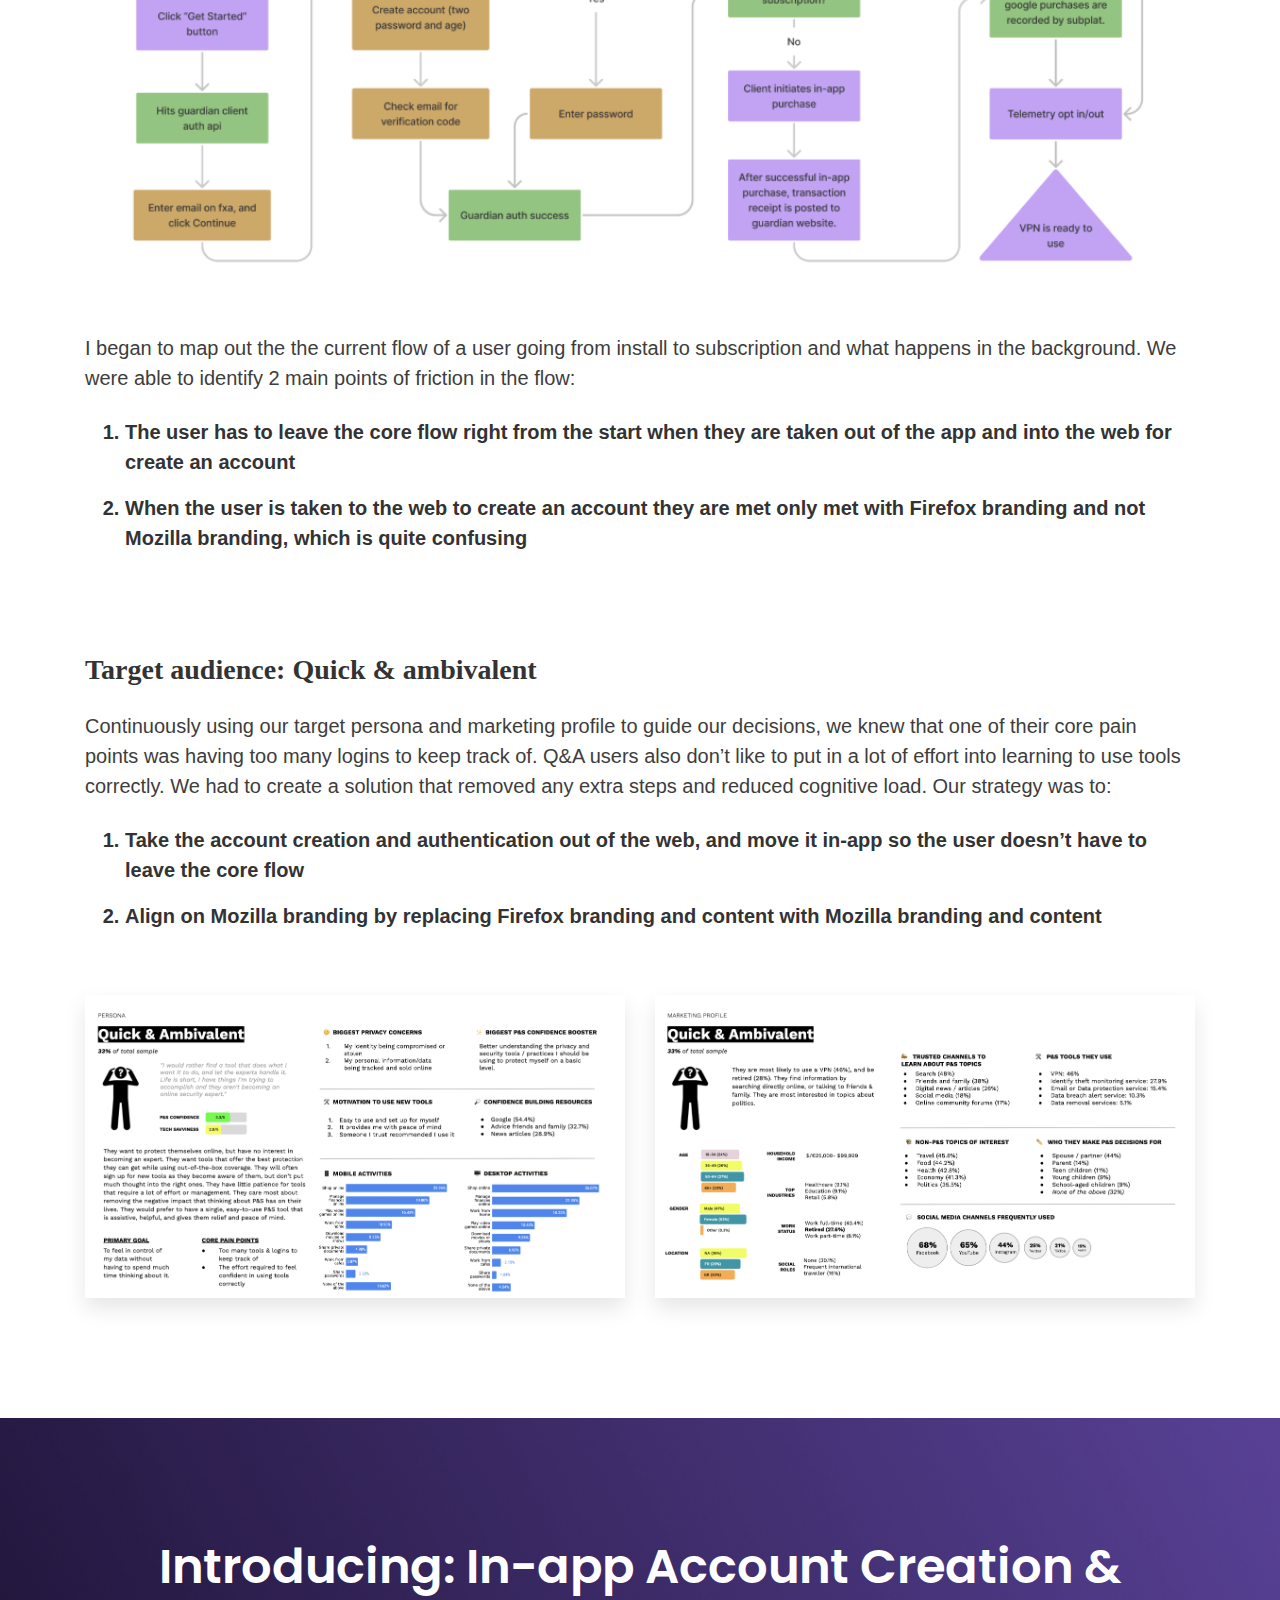
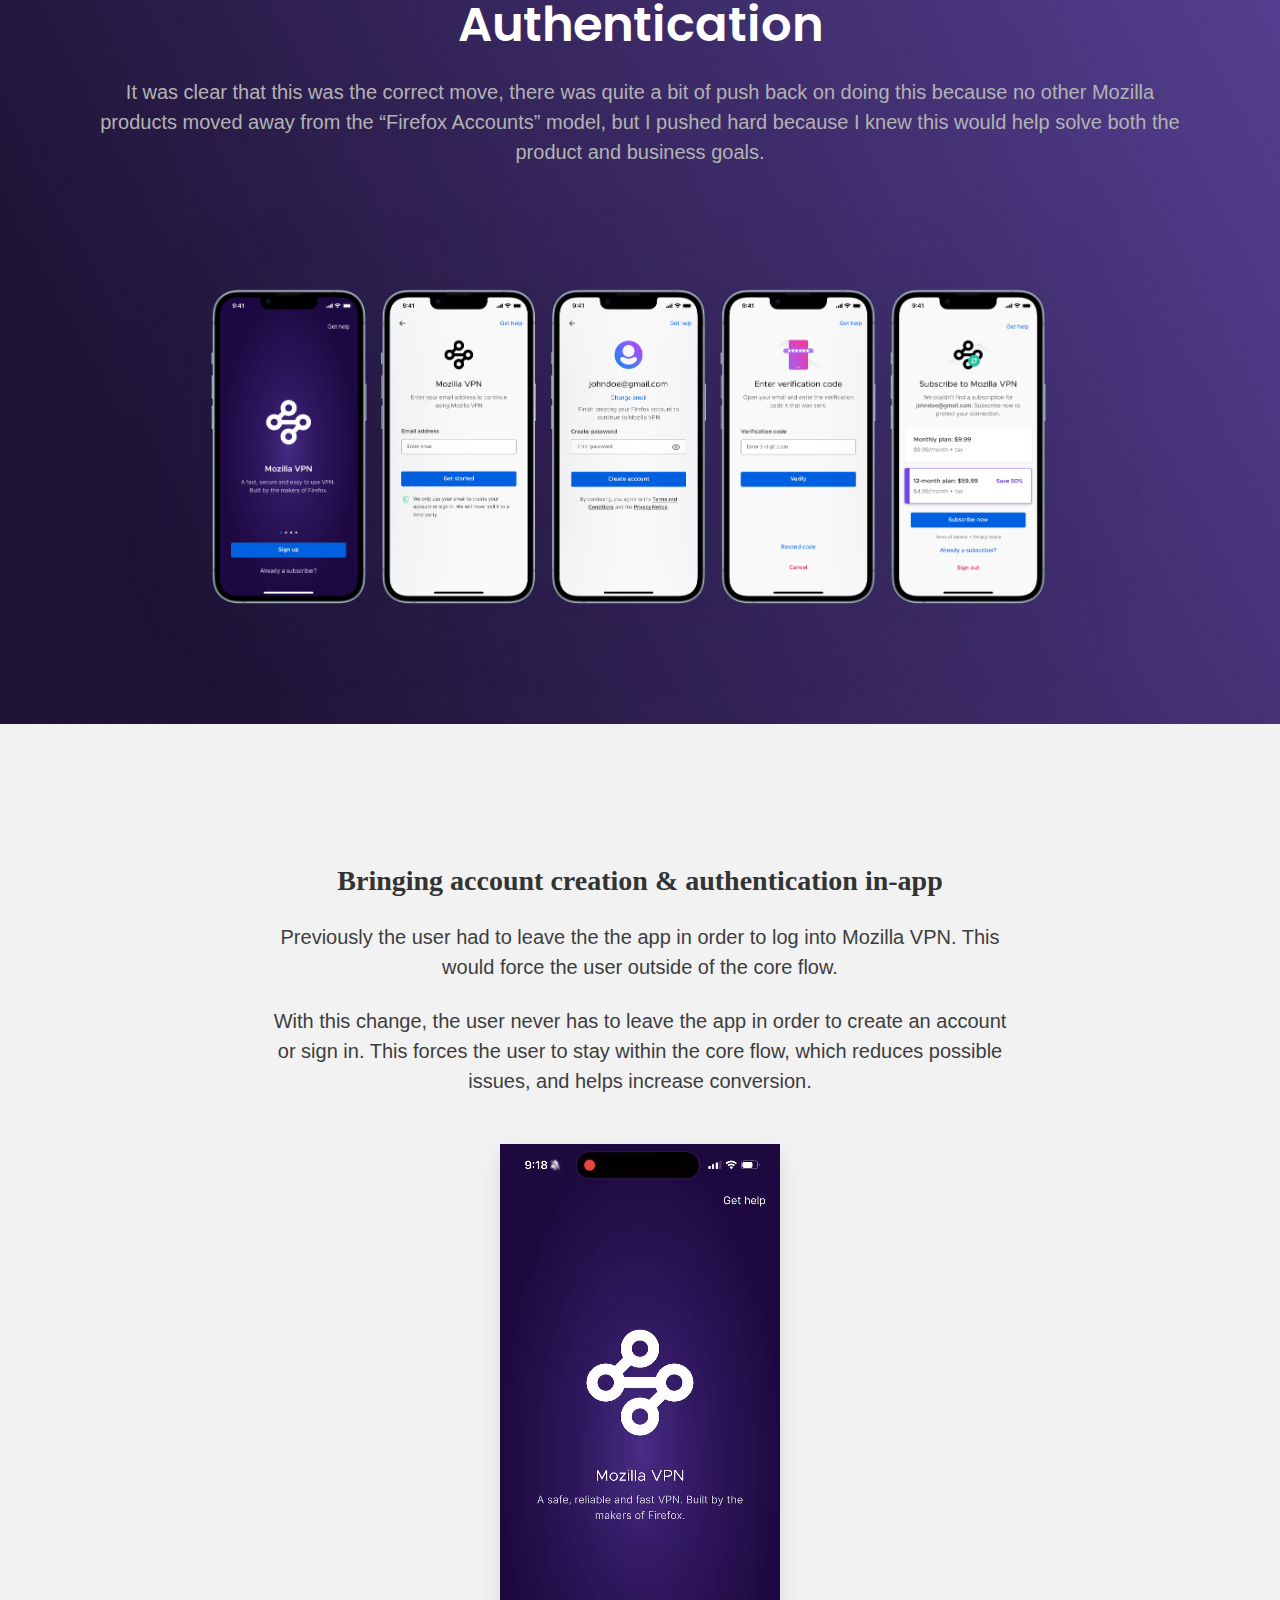
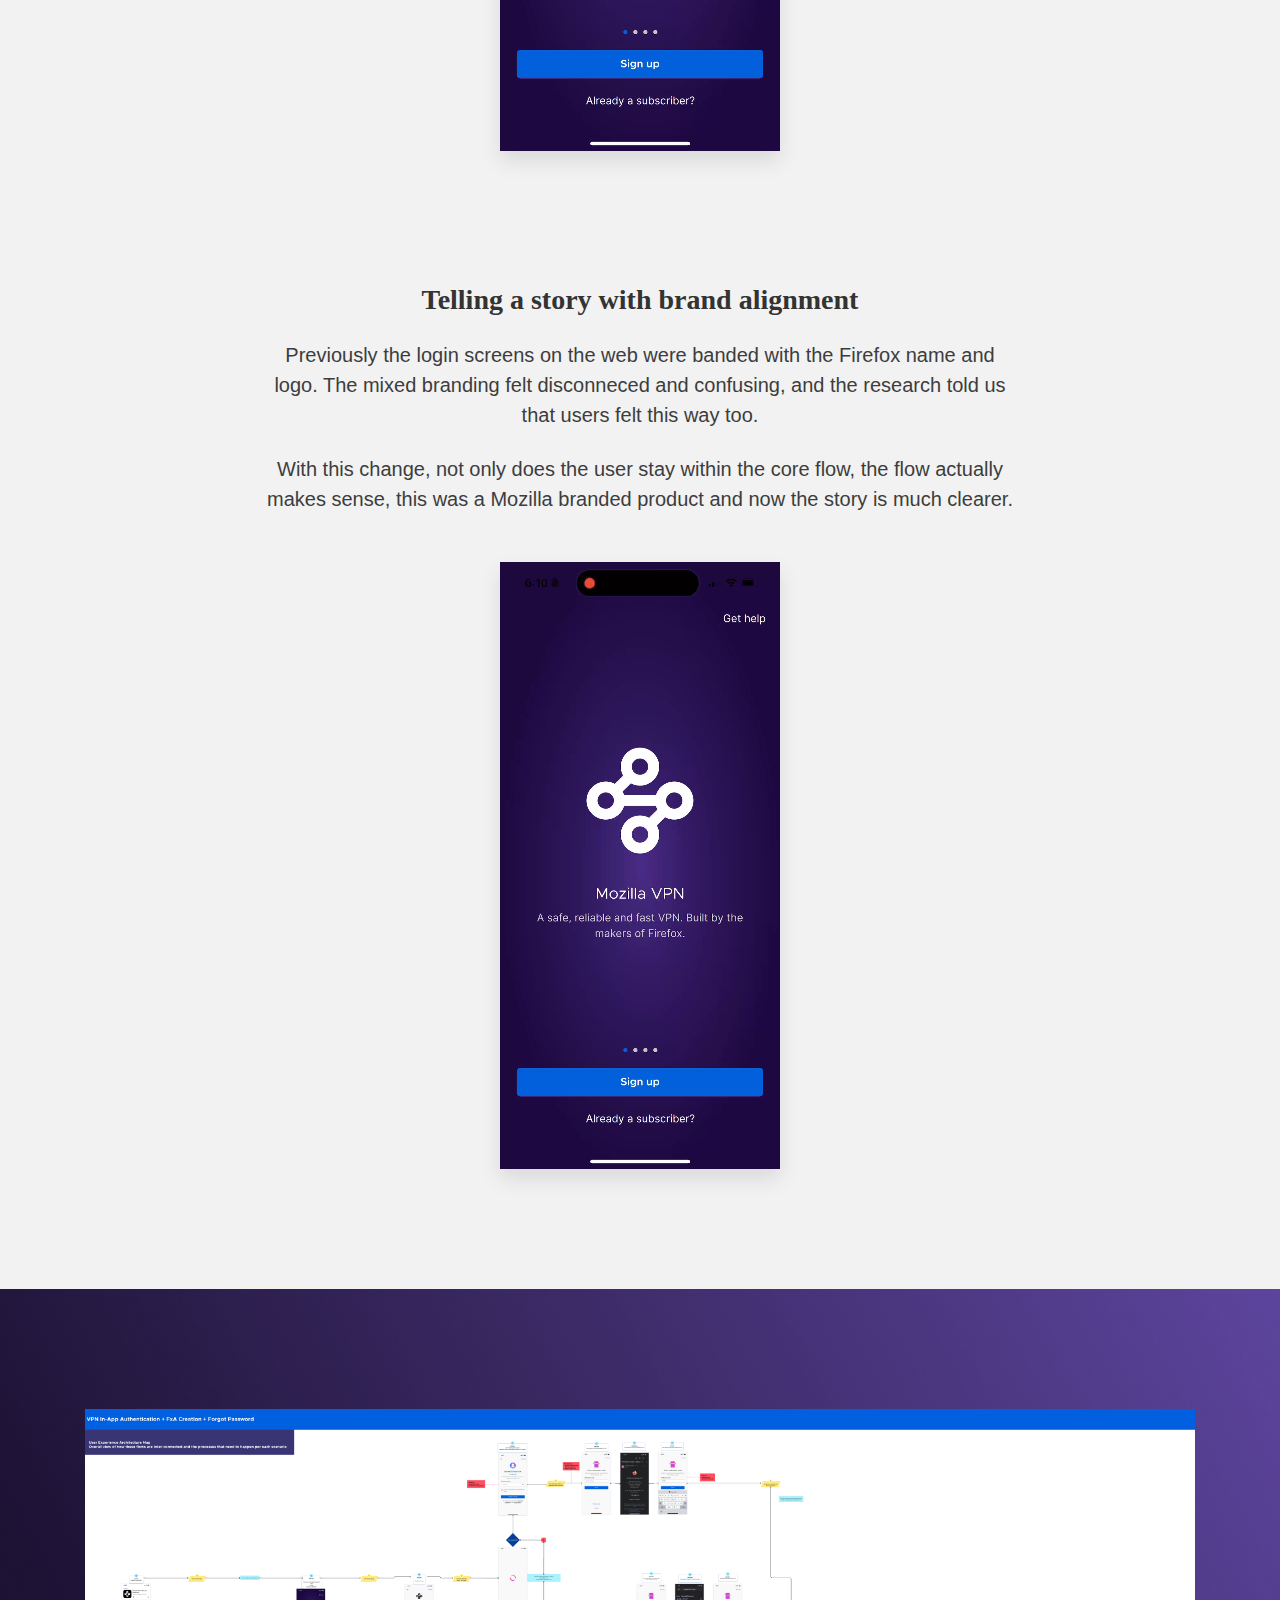
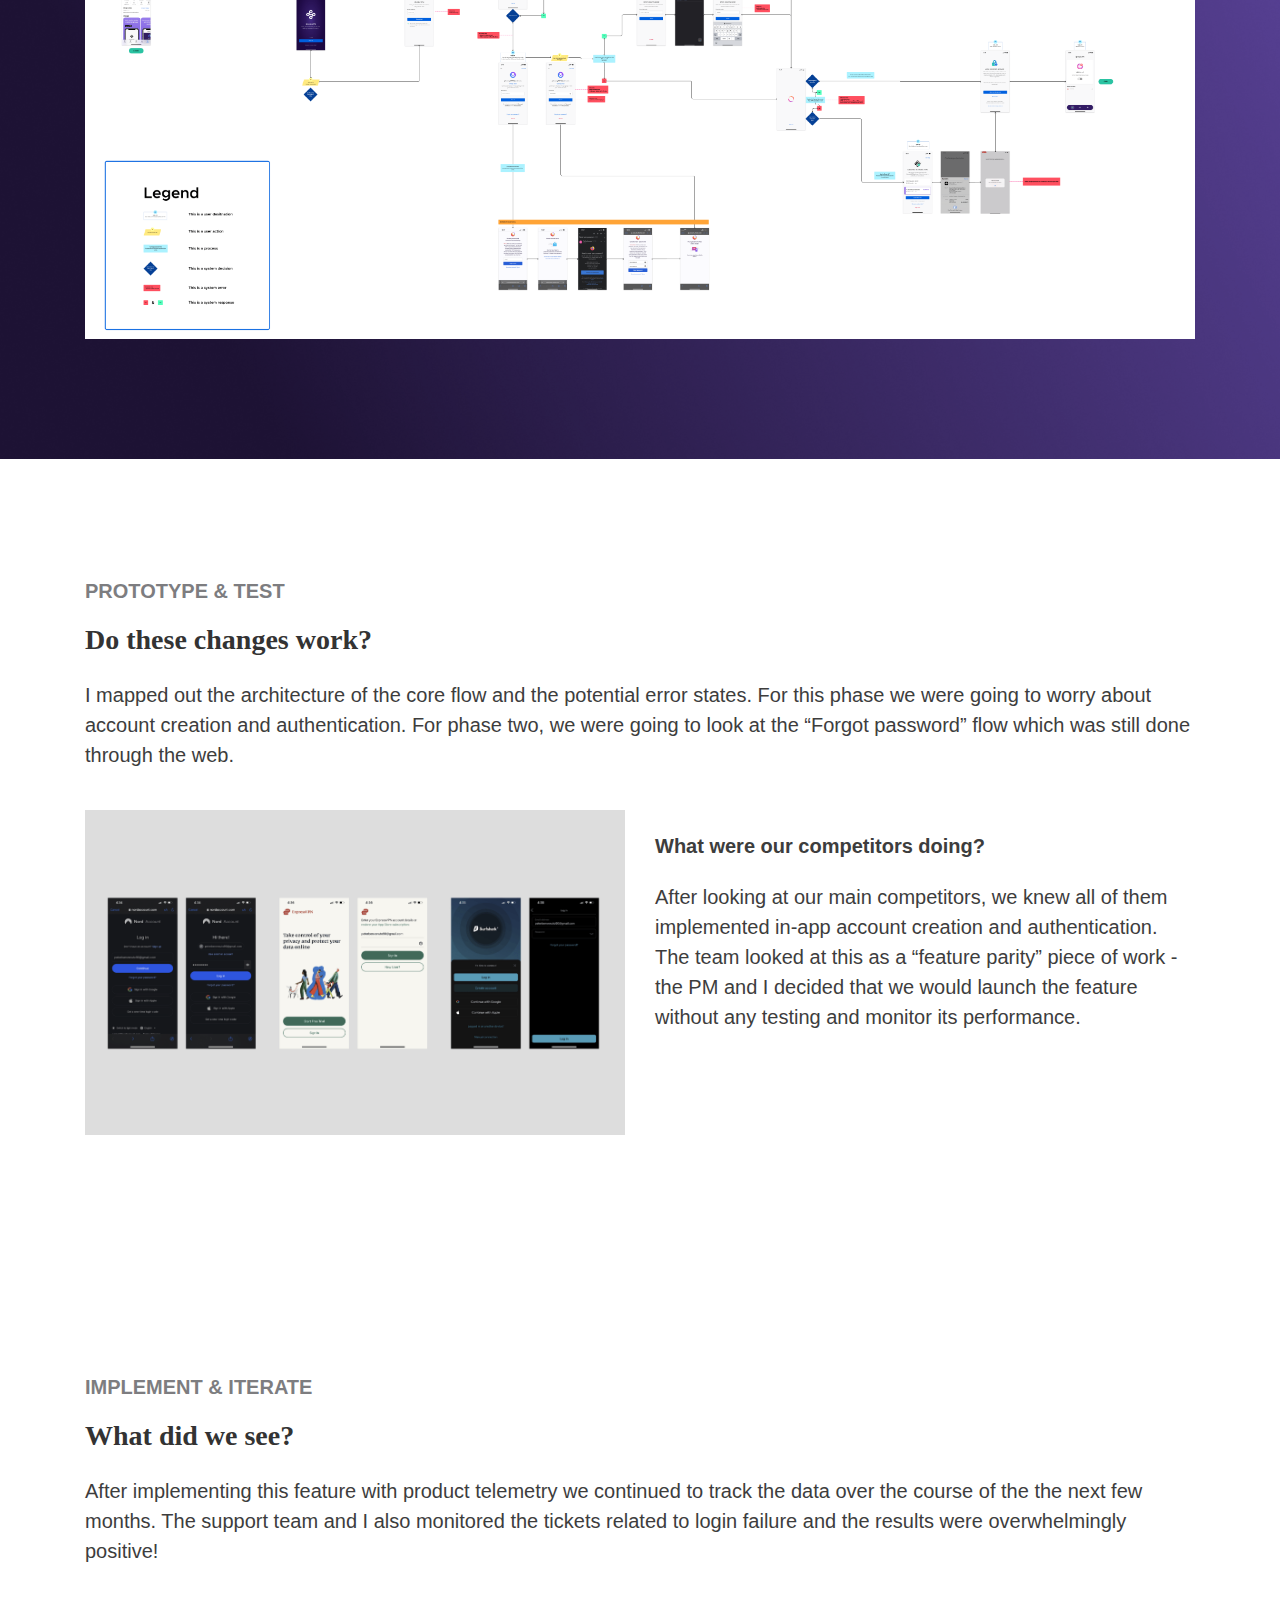
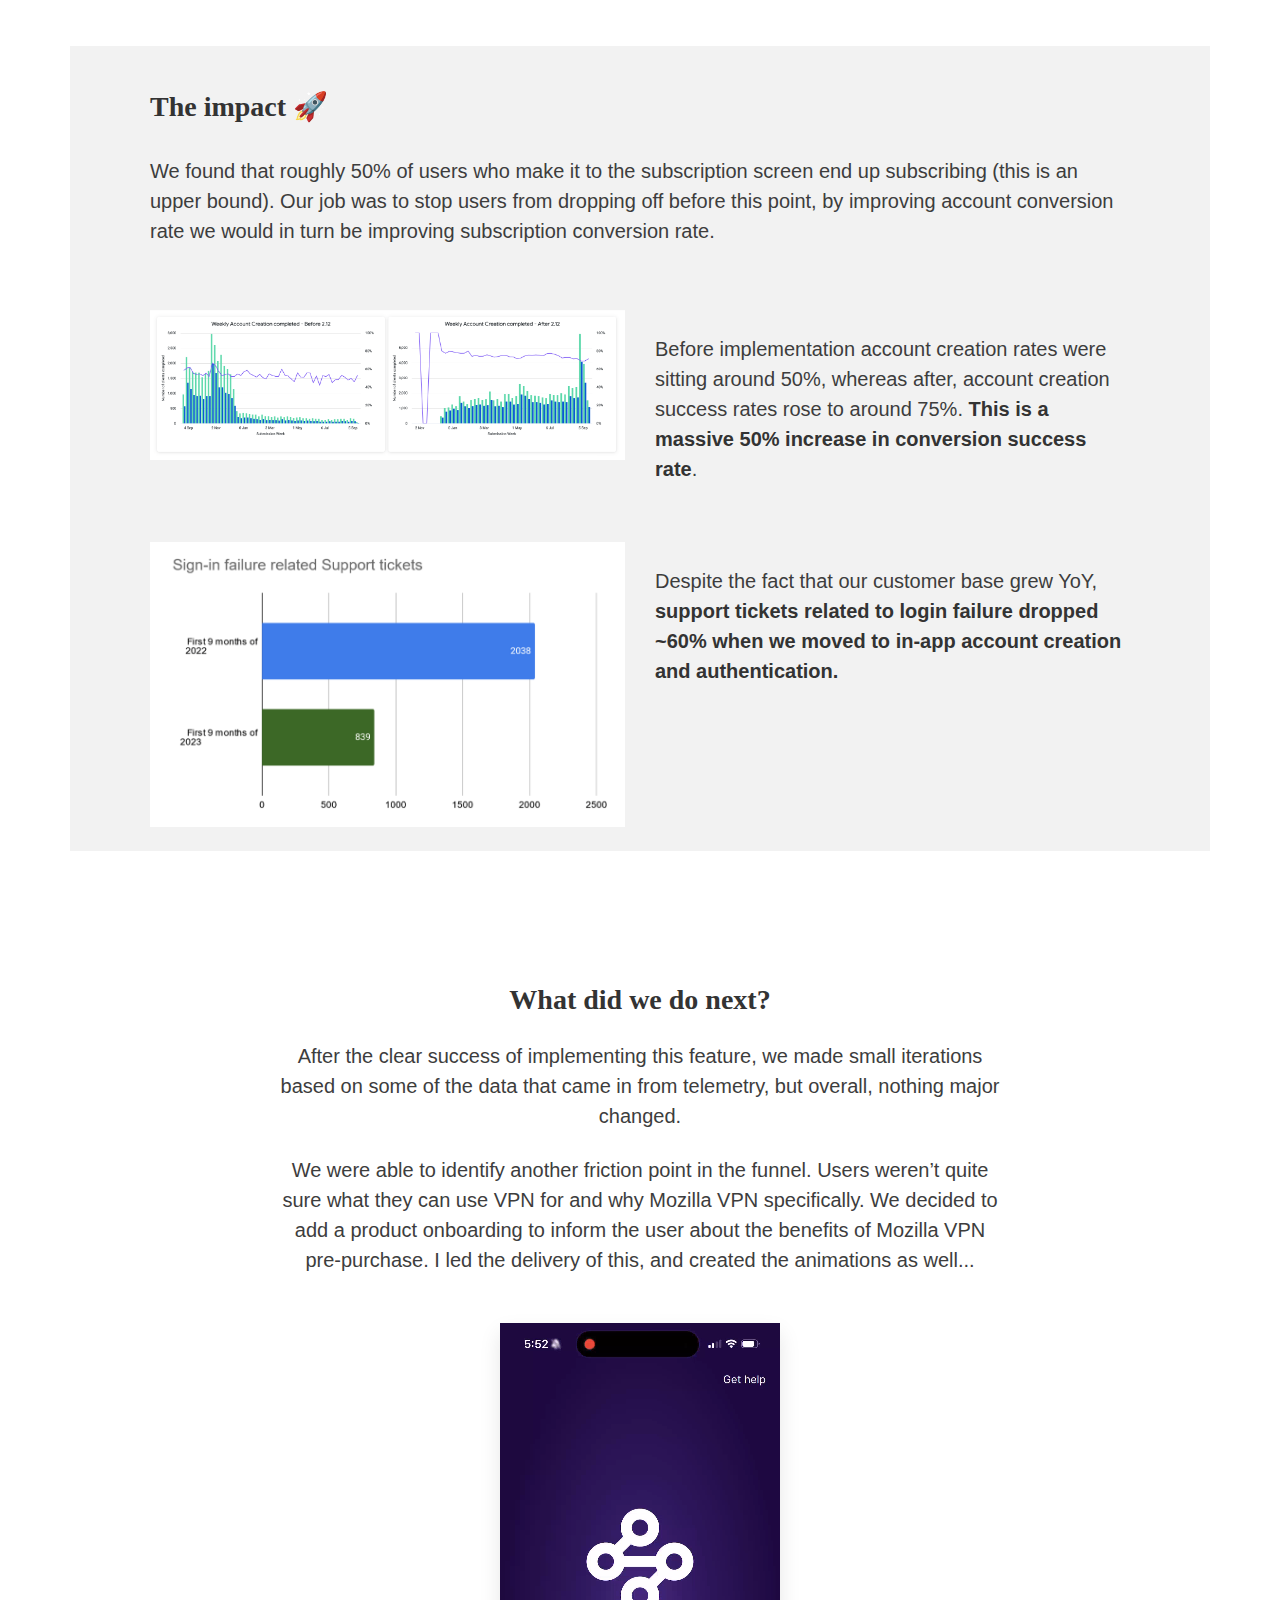
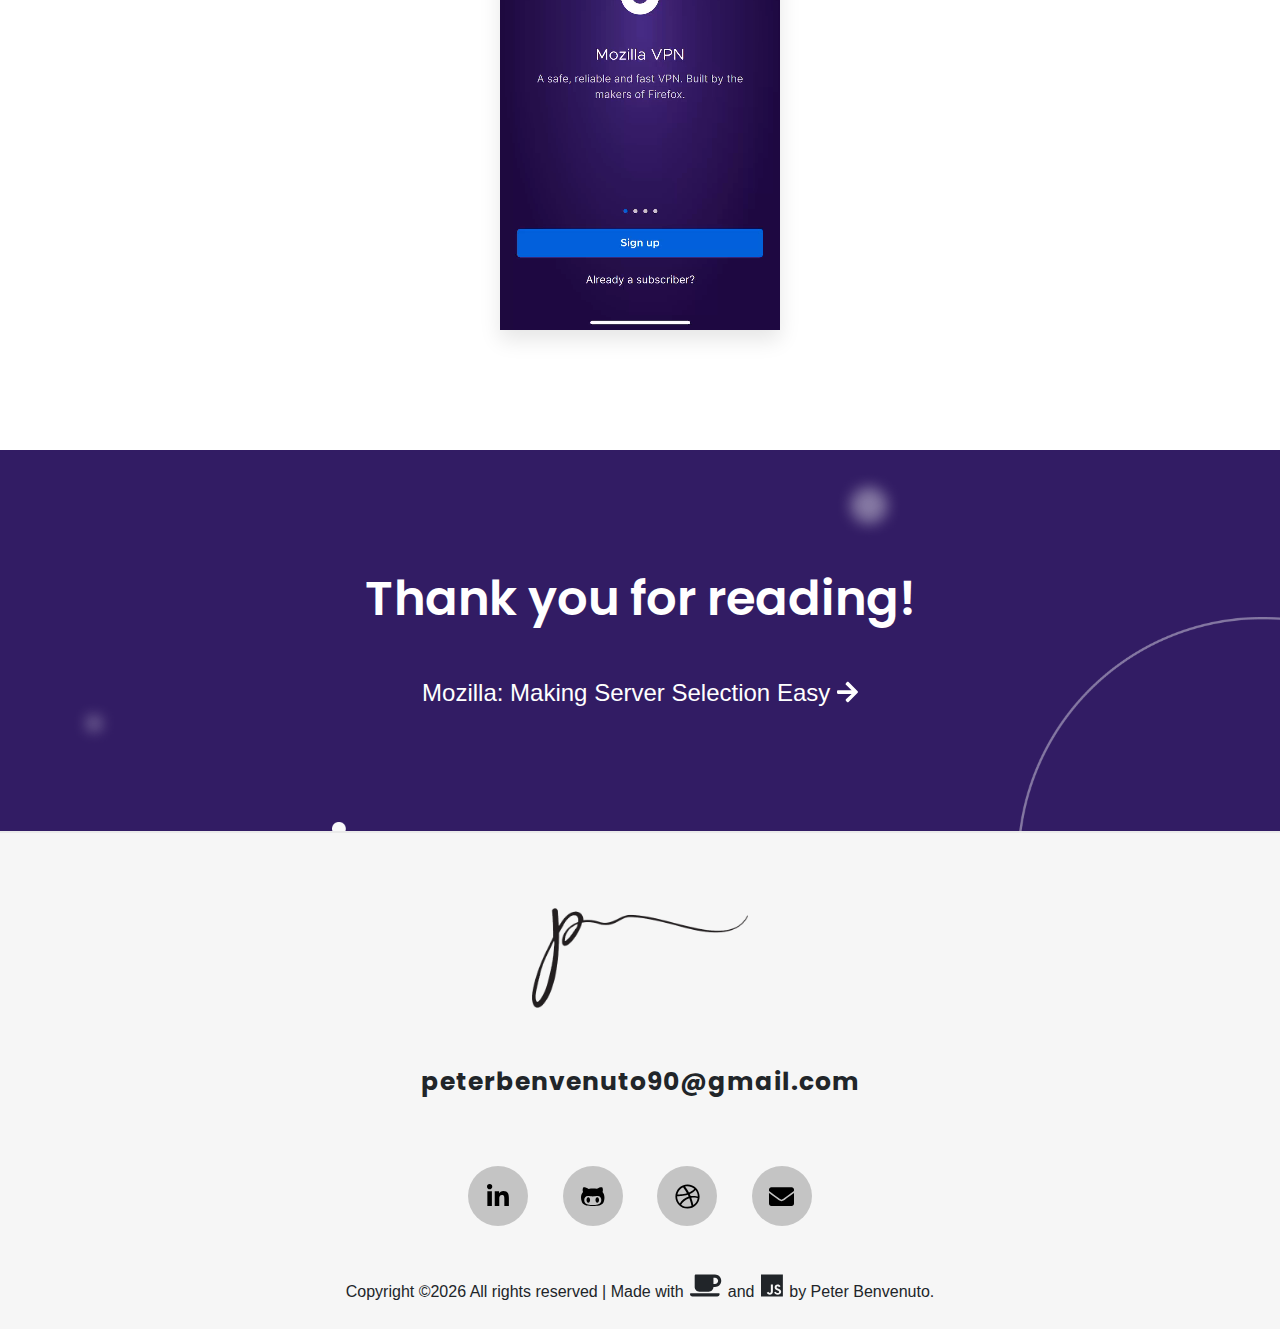
==== commit 772f7307: "done" ====
--- a/mozilla-conversion-funnel.html
+++ b/mozilla-conversion-funnel.html
@@ -86,7 +86,7 @@
                     </br>
 
                      <h4 class="moz-body bold">My Role:</h4>
-                     <p  class="moz-body">I led the design team for the VPN product, and was responsible for the final strategy and visual design. I worked alongside a Service Designer, a Researcher, a Content Designer, a Product Manager and a Data Scientist through the entirety of this project, from conception to launch.</p>
+                     <p  class="moz-body">I led the design team for the VPN product. I was responsible for the strategy and visual design. I worked alongside a Service Designer, a Researcher, a Content Designer, a Product Manager and a Data Scientist through the entirety of this project, from conception to launch.</p>
                      <p  class="moz-body">The feature launched globally in late 2022, on all platforms.</p>
                     </div>
                 </div>
@@ -133,7 +133,7 @@
                 <div class="container">
                     <h5 class="caption">DEFINE</h5>
                     <h3 class="moz-sub">Insights & discovery</h3>
-                    <p  class="moz-body">As a team we spent time synthesizing the data we got from all the sources and put them onto an action priority matrix:</p>
+                    <p  class="moz-body">As a team, we spent time in a workshop synthesizing the data we got from all the sources and placed them onto an action priority matrix:</p>
 
                     <div class="row">
                         <div class="col-lg-6 col-md-12">
@@ -172,13 +172,13 @@
                     <div class="row">
 						<div class="col-md-12">
                             <h4 class="moz-body bold">A small pivot:</h4>
-                            <p class="moz-body">We decided to pivot from the post download workstream, this workstream would be handled in a different phase alongside other marketing related work.</p>
+                            <p class="moz-body">I decided to pivot from the post download workstream, this workstream would be handled in a different phase alongside other marketing related work.</p>
 
 							<a class="fancybox" rel="group" href="/assets/images/journey-flow-min.png"><img class="mockups mt-5" src="/assets/images/journey-flow-min.png" alt="image"></a>
 						</div>
                         <div class="col-md-12">
 
-                            <p class="moz-body">As a team we mapped the the current flow of a user going from install to subscription and what happens in the background. We were able to identify 2 main points of friction in the flow:</p>
+                            <p class="moz-body">I began to map out the the current flow of a user going from install to subscription and what happens in the background. We were able to identify 2 main points of friction in the flow:</p>
 
                             <ol class="moz-body">
                                 <li class="bold">The user has to leave the core flow right from the start when they are taken out of the app and into the web for create an account</li>
@@ -210,7 +210,7 @@
                     <div class="row">
                         <div class="screens">
                             <h3 class="moz-title-white">Introducing: In-app Account Creation & Authentication</h3>
-                            <p class="moz-body-white">It was clear to us that this was the correct move, there was quite a bit of push back on doing this because no other Mozilla products moved away from the “Firefox Accounts” model, but we pushed hard because we knew this would help solve both the product and business goals.</p>
+                            <p class="moz-body-white">It was clear that this was the correct move, there was quite a bit of push back on doing this because no other Mozilla products moved away from the “Firefox Accounts” model, but I pushed hard because I knew this would help solve both the product and business goals.</p>
 
                             <div class="col-md-12">
                                 <a class="fancybox" rel="group" href="/assets/images/moz-auth-min.png"><img class="mockups" src="/assets/images/moz-auth-min.png" alt="image"></a>
@@ -269,7 +269,7 @@
                 <div class="container">
                     <h5 class="caption">PROTOTYPE & TEST</h5>
                     <h3 class="moz-sub">Do these changes work?</h3>
-                    <p  class="moz-body">We mapped out the architecture of the core flow and the potential error states. For this phase we were going to worry about account creation and authentication. For phase two, we were going to look at the “Forgot password” flow which was still done through the web.</p> </br>
+                    <p  class="moz-body">I mapped out the architecture of the core flow and the potential error states. For this phase we were going to worry about account creation and authentication. For phase two, we were going to look at the “Forgot password” flow which was still done through the web.</p> </br>
 
                     <div class="row">
 						<div class="col-lg-6 col-md-12">
@@ -277,7 +277,7 @@
 						</div>
                         <div class="col-lg-6 col-md-12">
                             <h4 class="moz-body bold">What were our competitors doing?</h4>
-                            <p  class="moz-body">We also looked at our main competitors, and all of them implemented in-app account creation and authentication. We looked at this as a “feature parity” piece of work - we decided that we would launch the feature without any testing and monitor its performance.</p></br>
+                            <p  class="moz-body">After looking at our main competitors, we knew all of them implemented in-app account creation and authentication. The team looked at this as a “feature parity” piece of work - the PM and I decided that we would launch the feature without any testing and monitor its performance.</p></br>
 						</div>
 
 					</div>
@@ -288,7 +288,7 @@
                 <div class="container">
                     <h5 class="caption">IMPLEMENT & ITERATE</h5>
                     <h3 class="moz-sub">What did we see?</h3>
-                    <p  class="moz-body">After implementing this feature with product telemetry we continued to track the data over the course of the the next few months. We also monitored the tickets related to login failure and the results were overwhelmingly positive!</p>
+                    <p  class="moz-body">After implementing this feature with product telemetry we continued to track the data over the course of the the next few months. The support team and I also monitored the tickets related to login failure and the results were overwhelmingly positive!</p>
 
                     <div class="quote-box-2 mt-10 row">
                         <h3 class="moz-sub">The impact 🚀</h3>
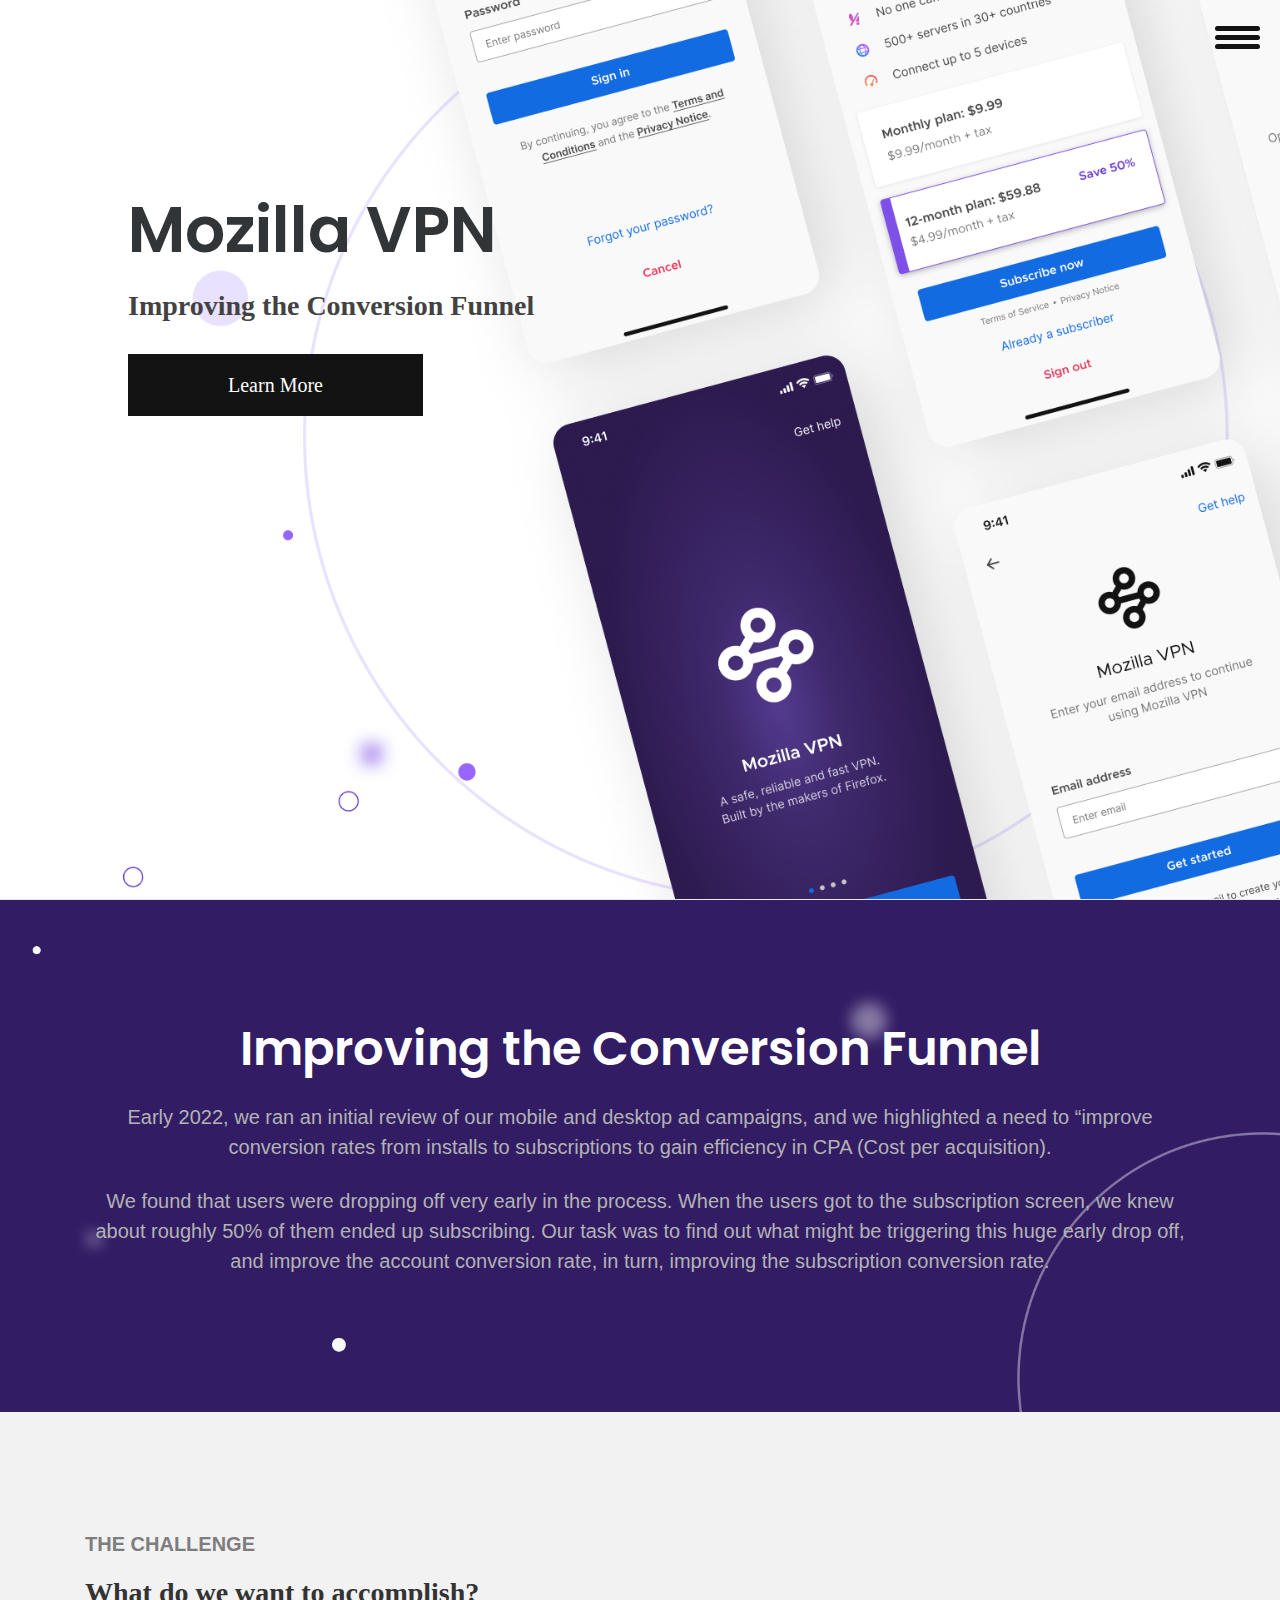
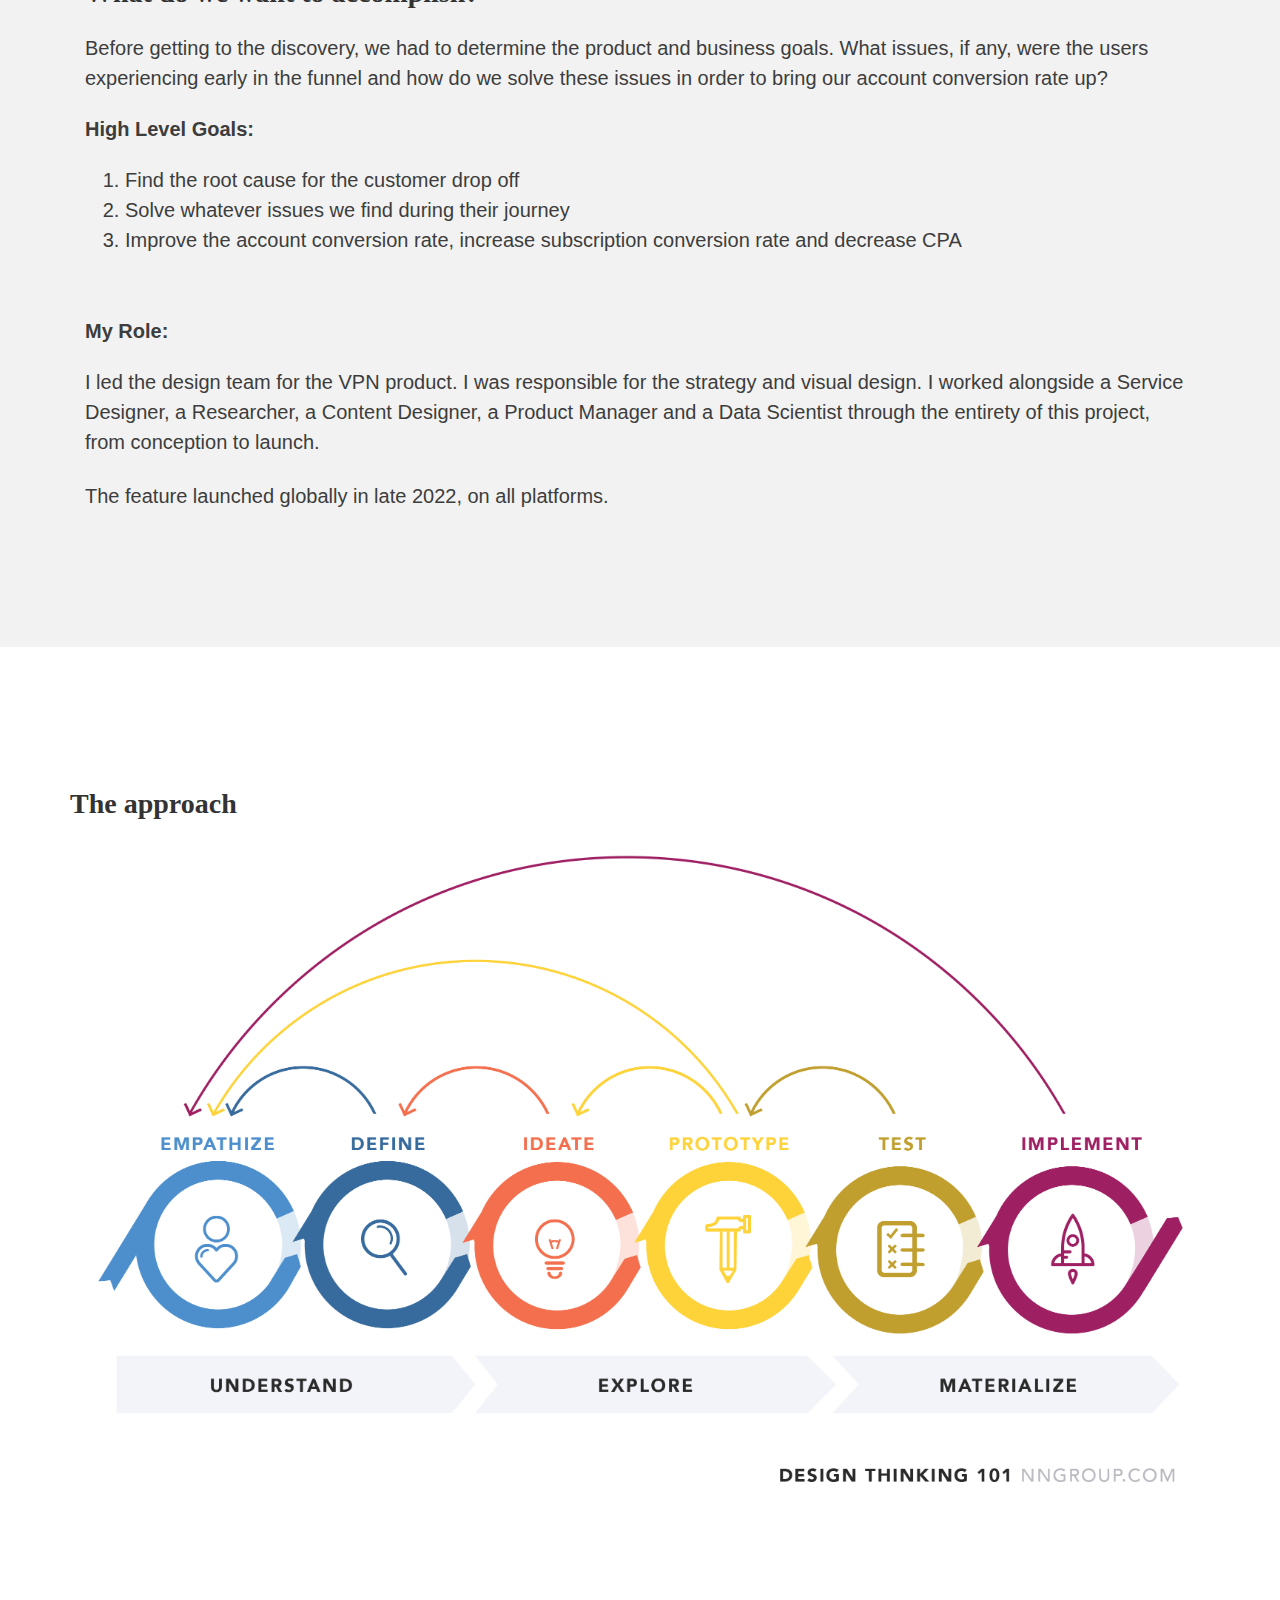
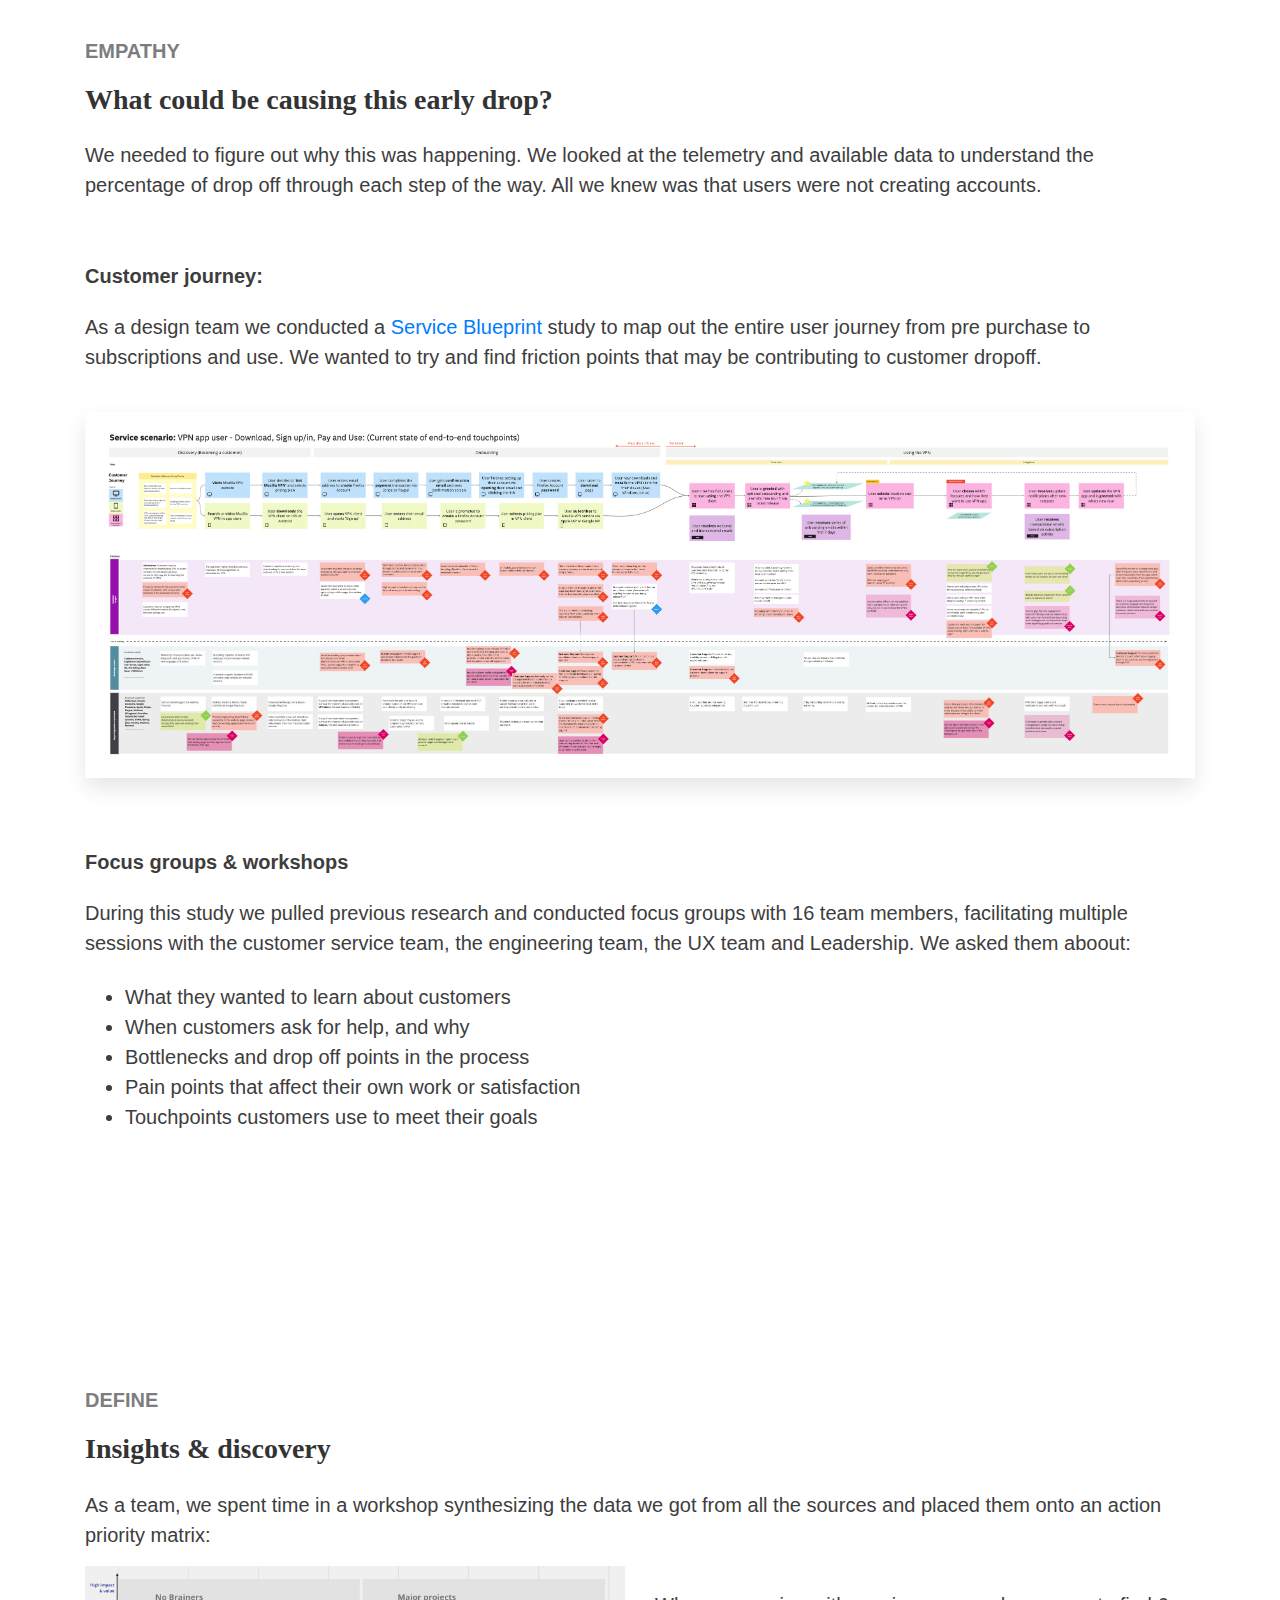
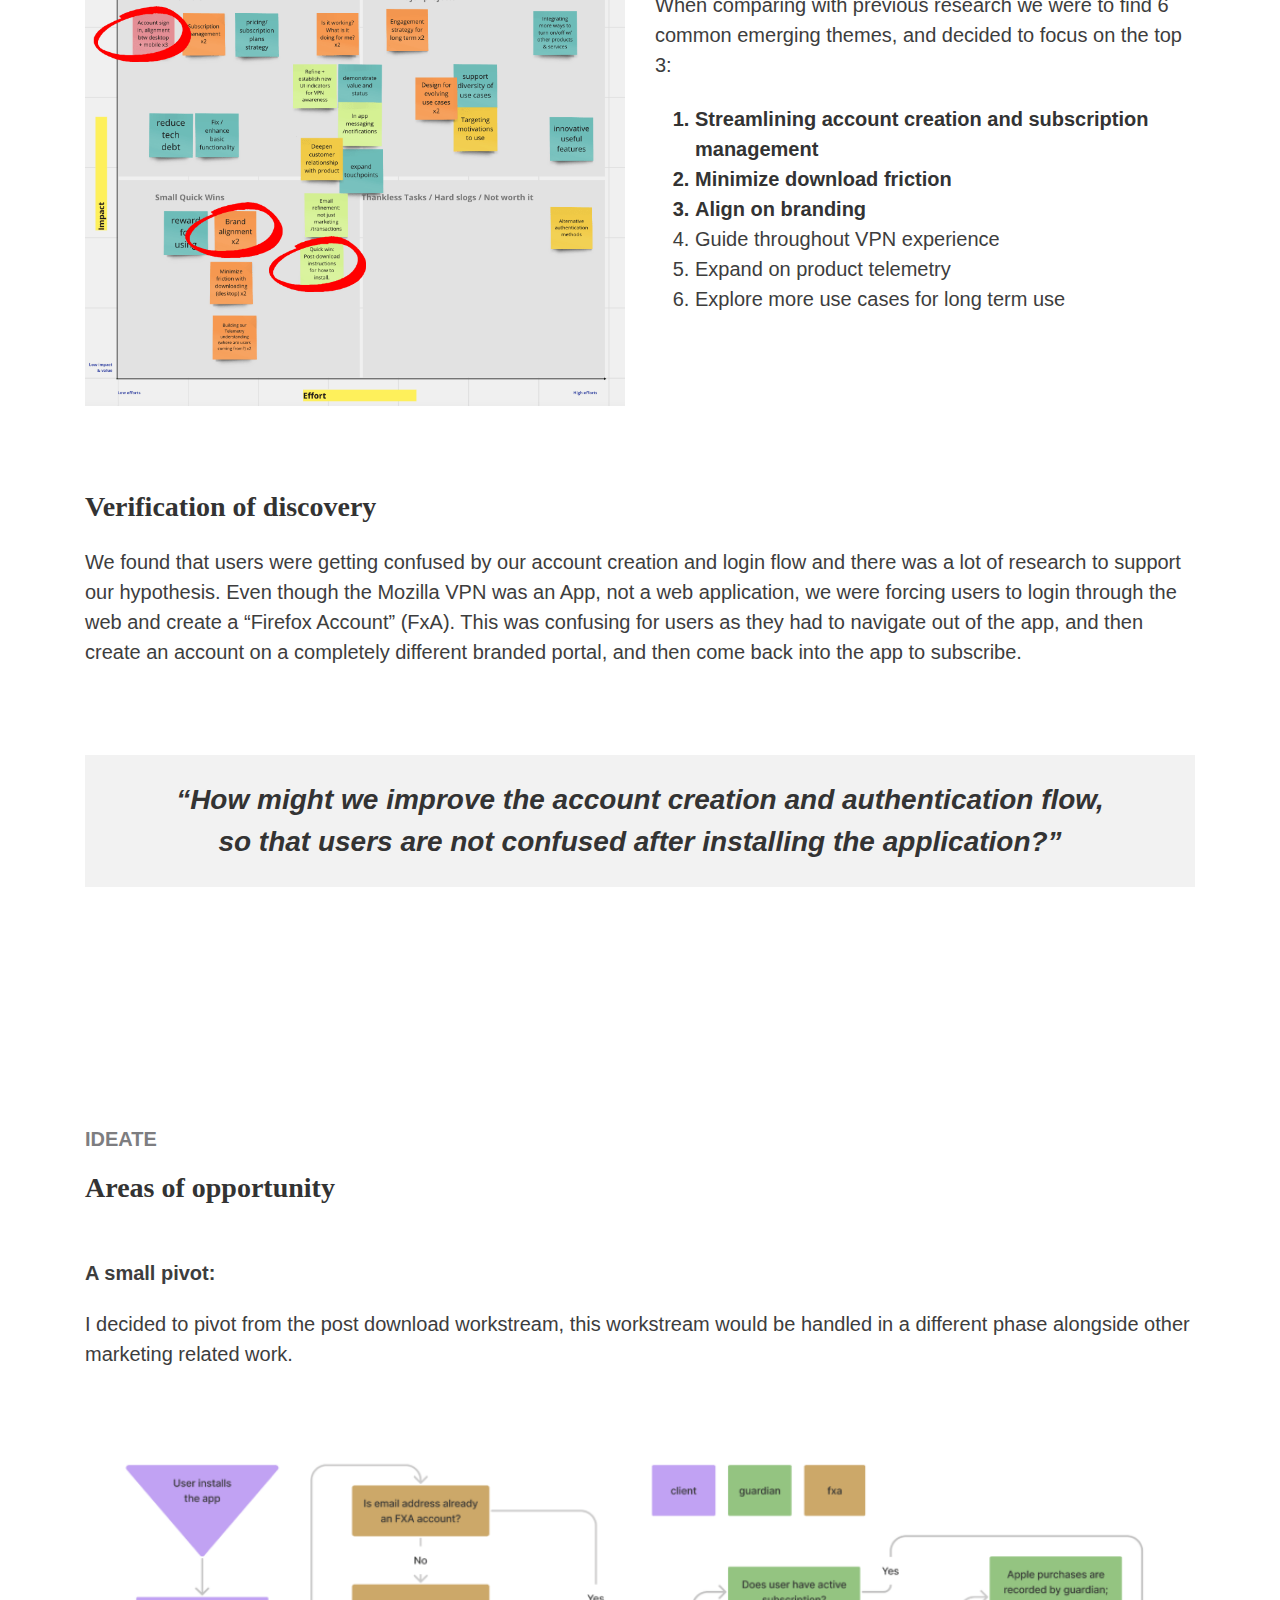
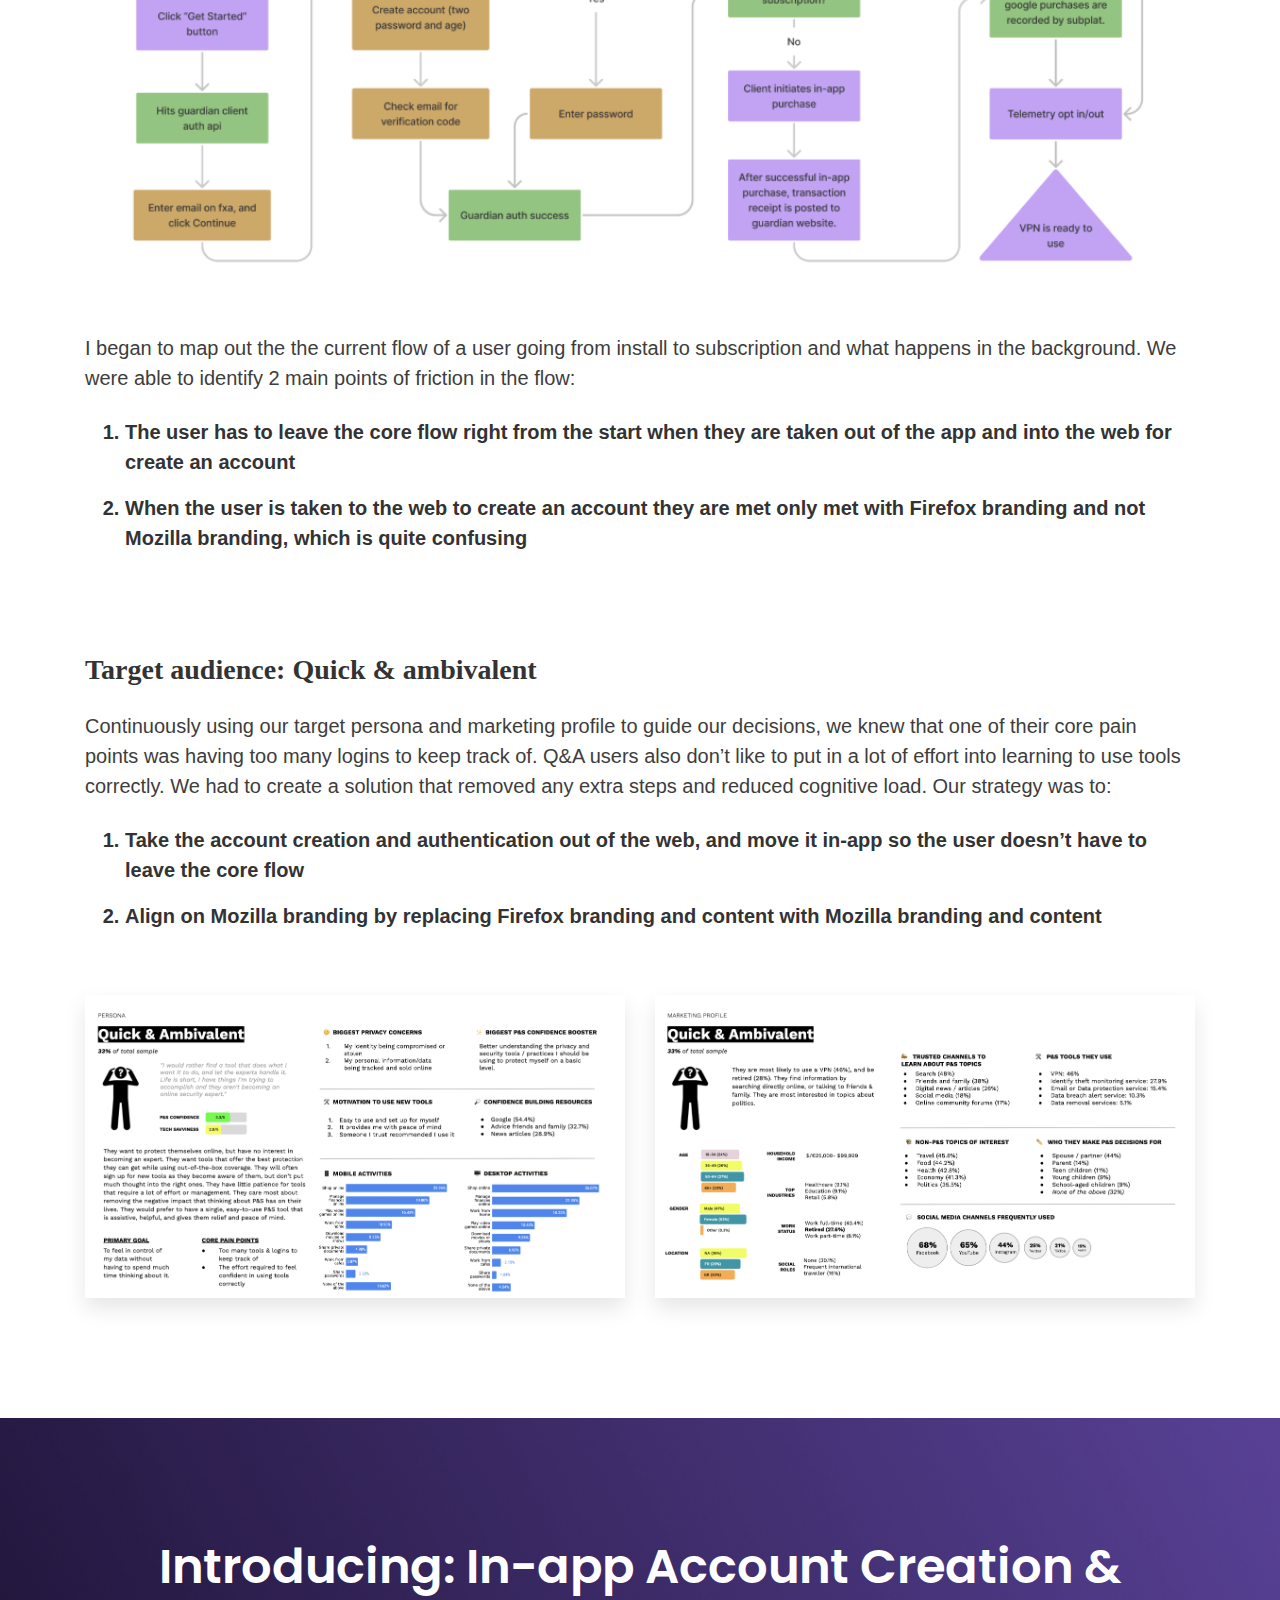
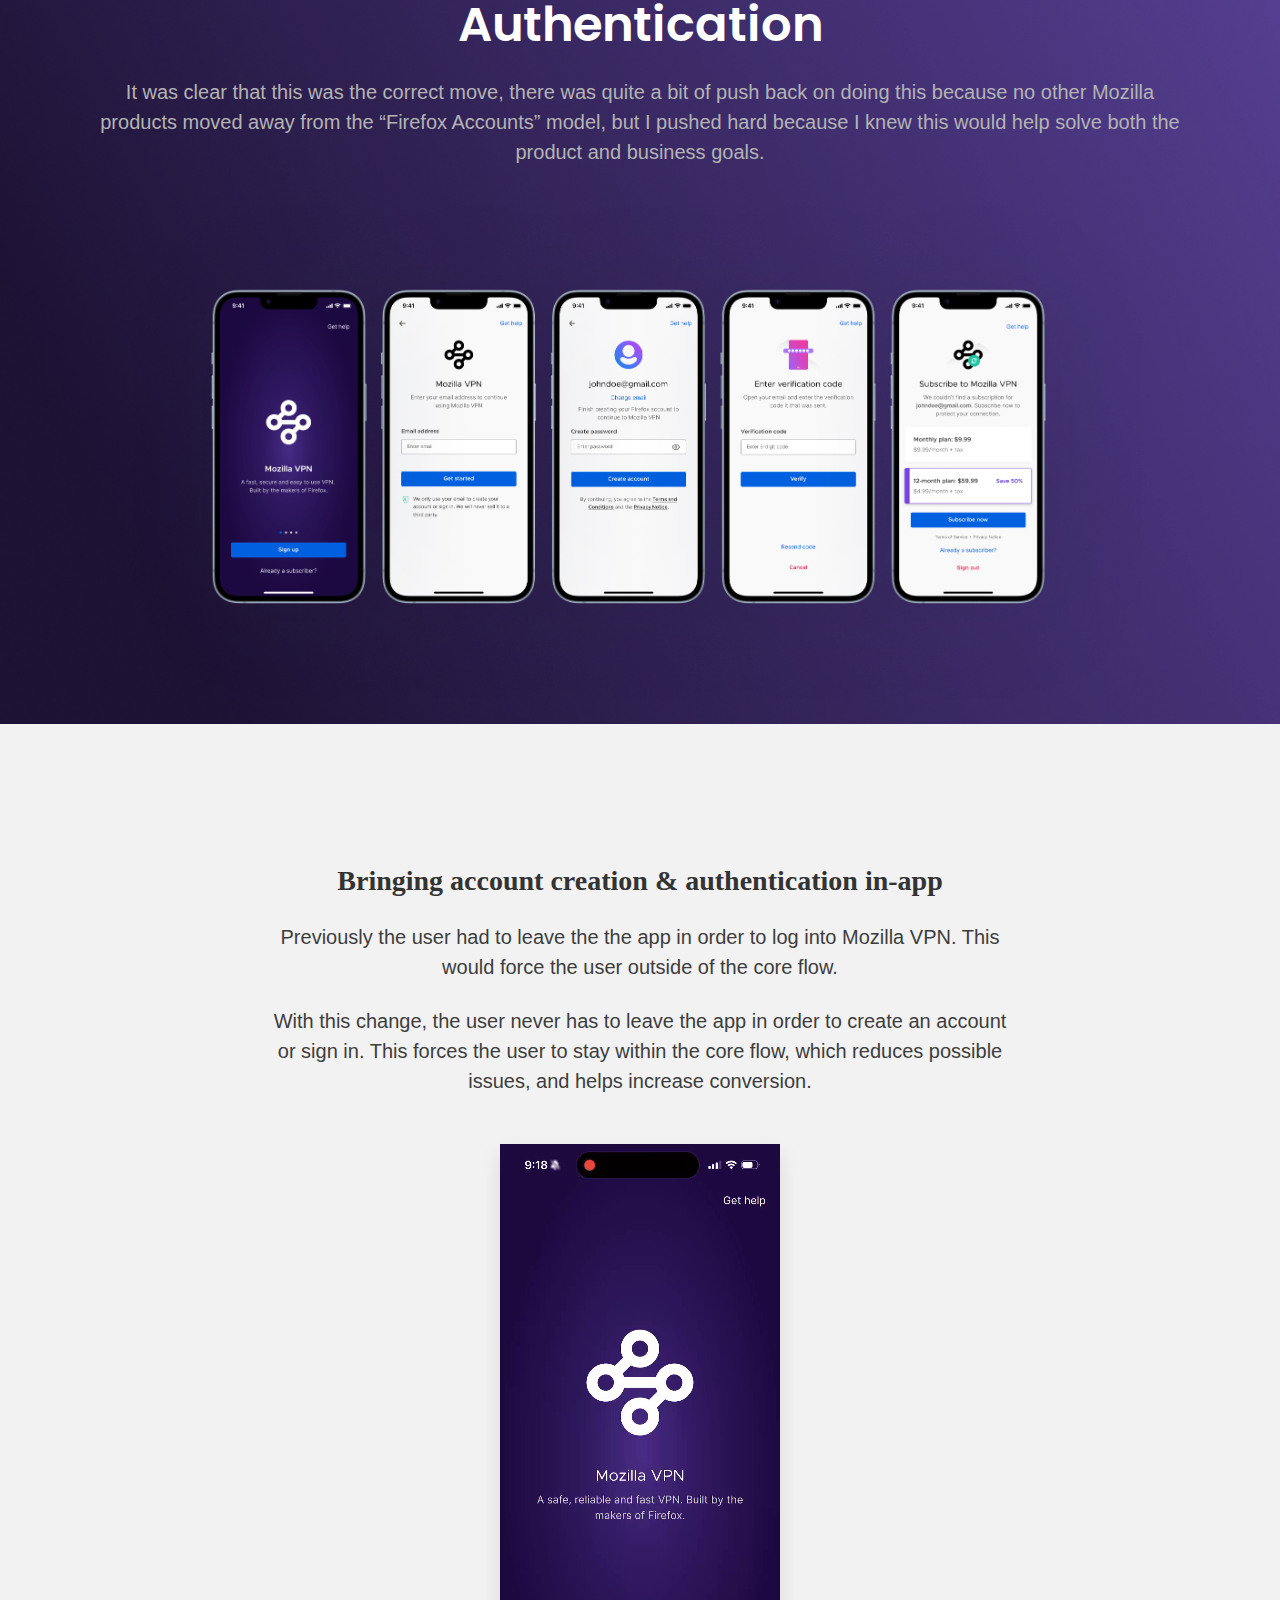
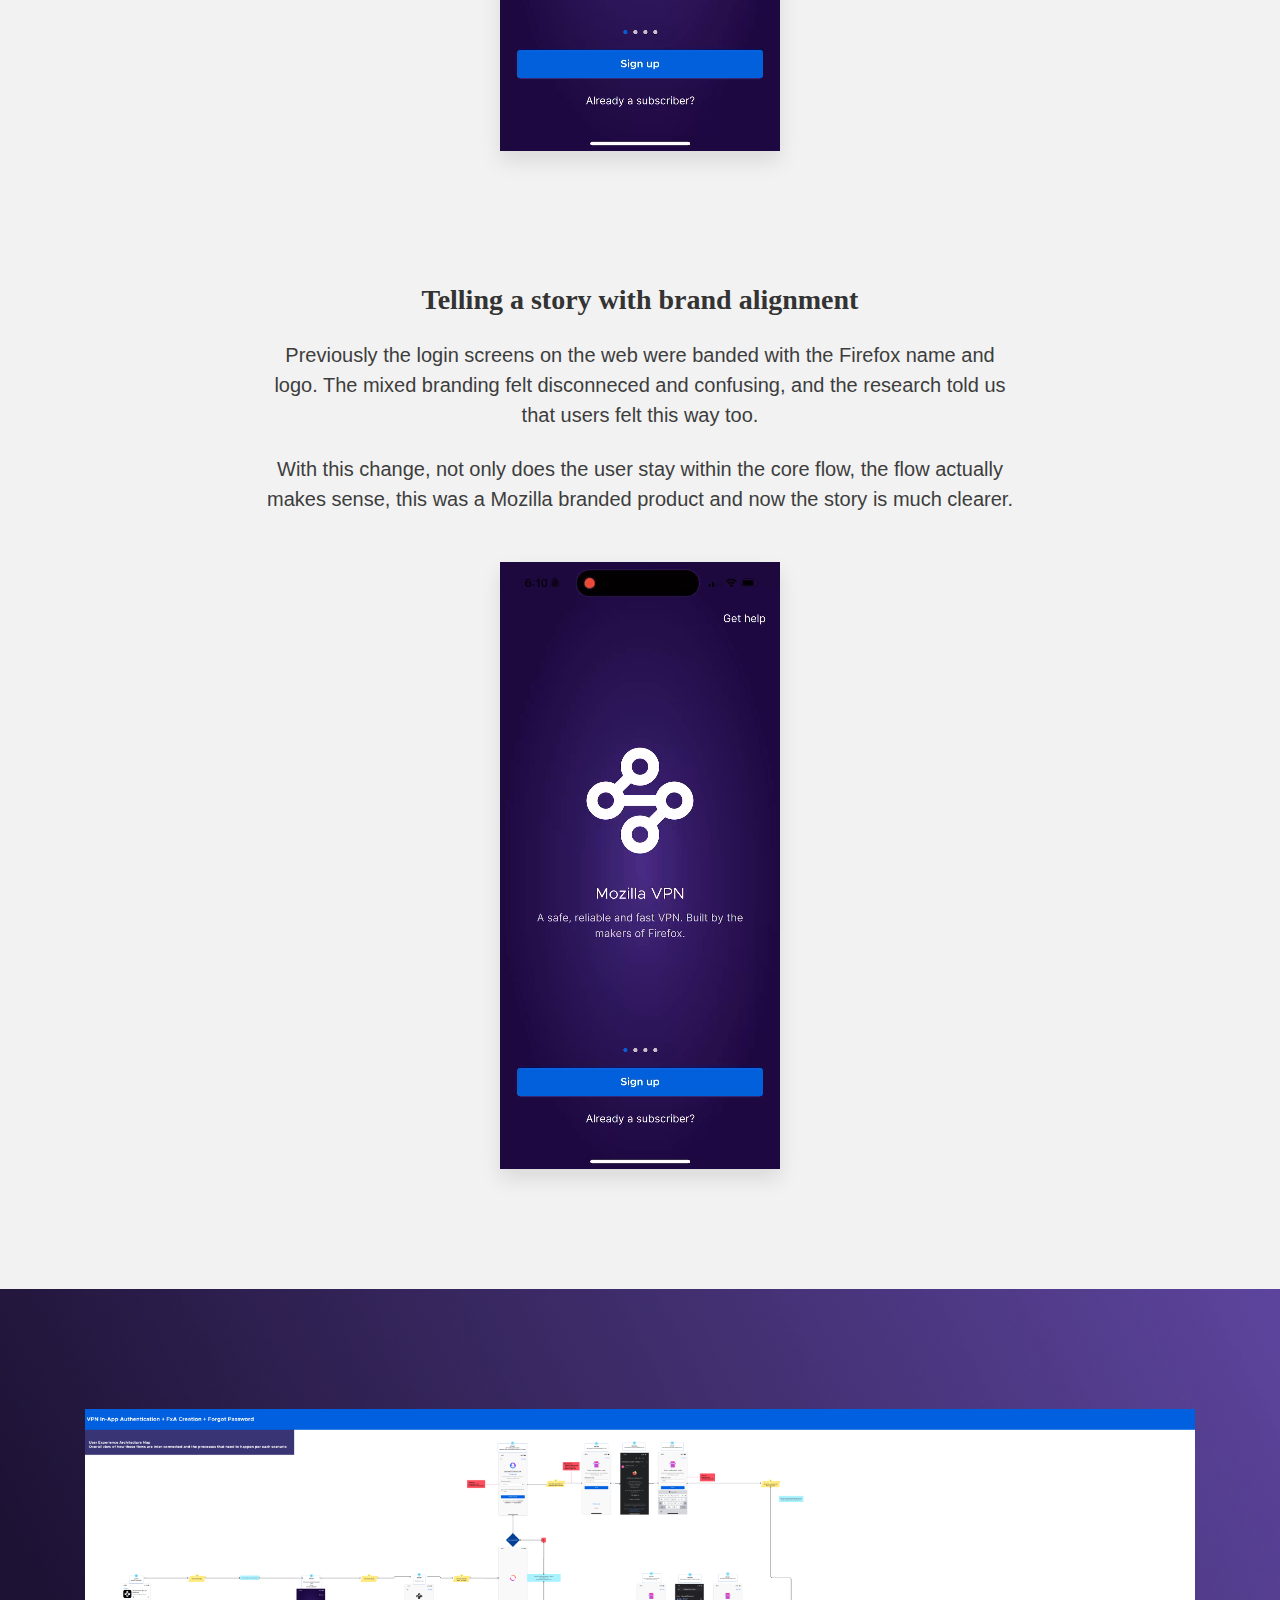
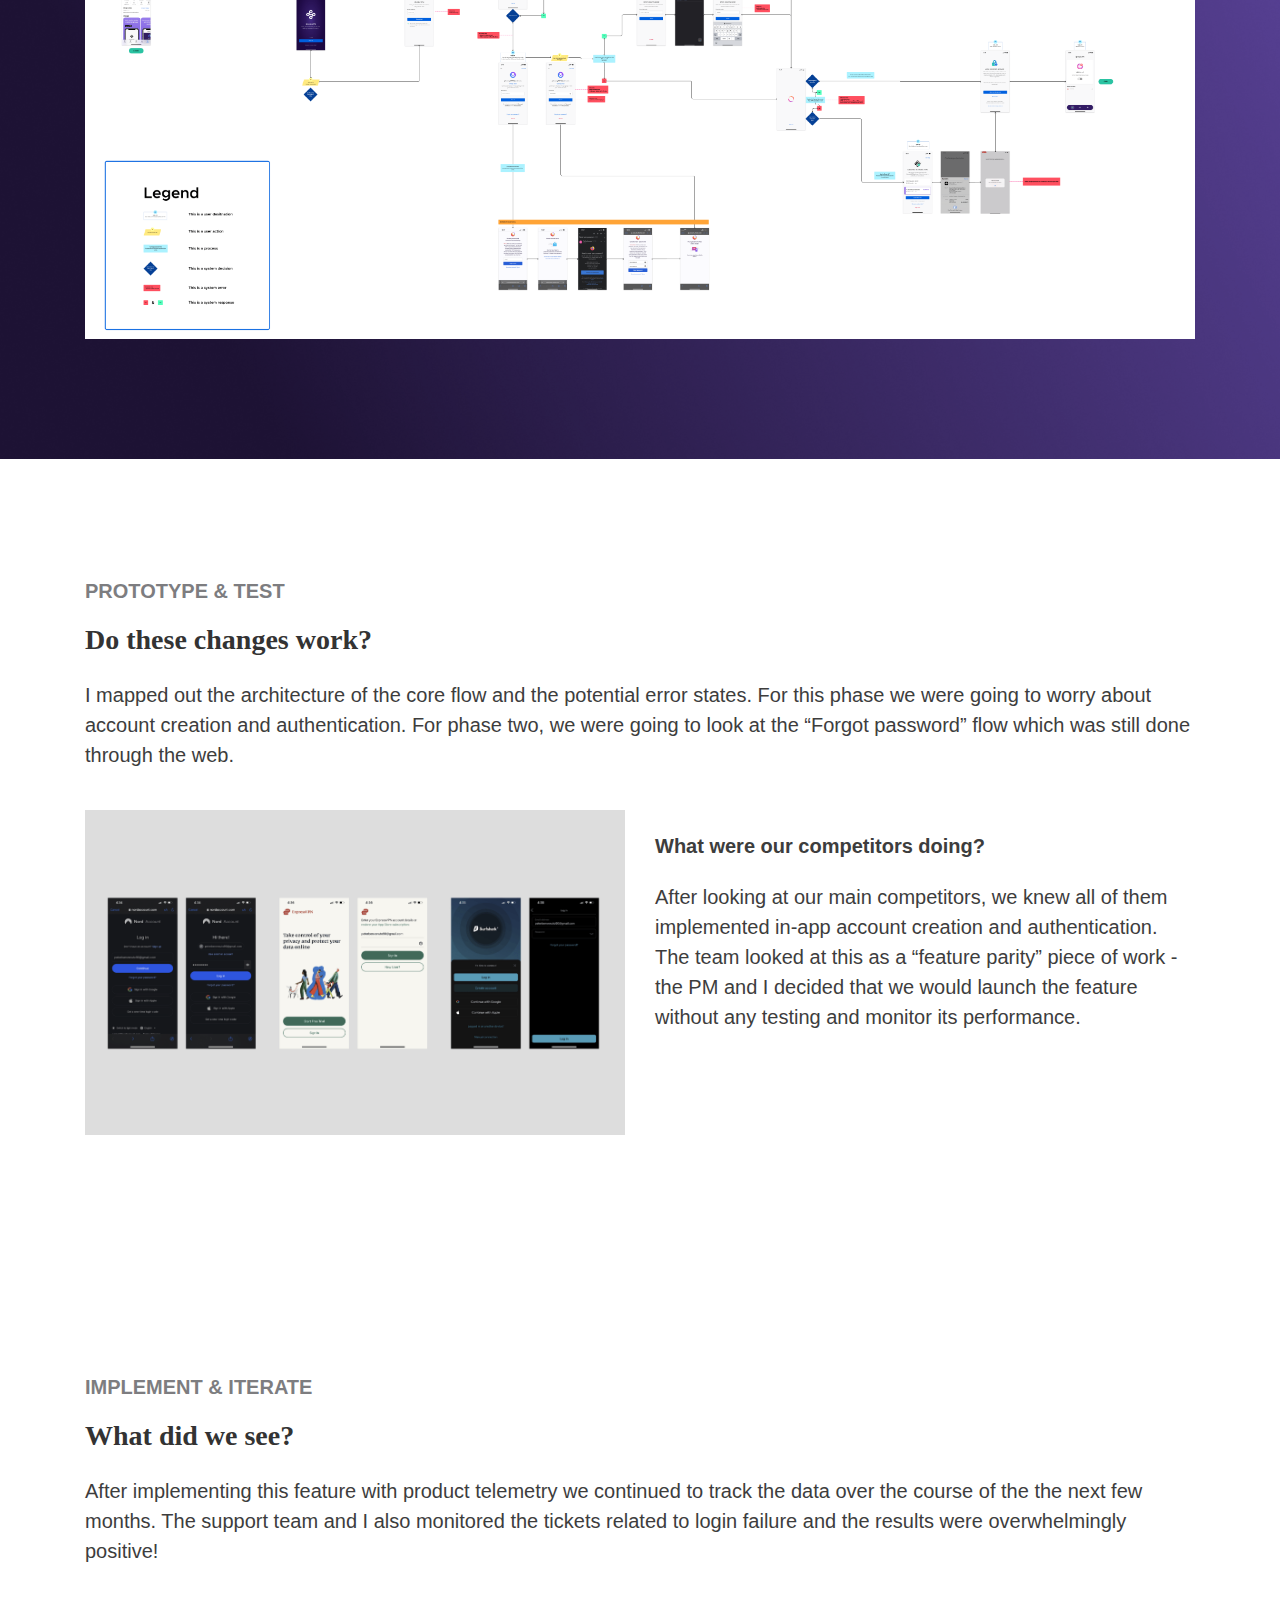
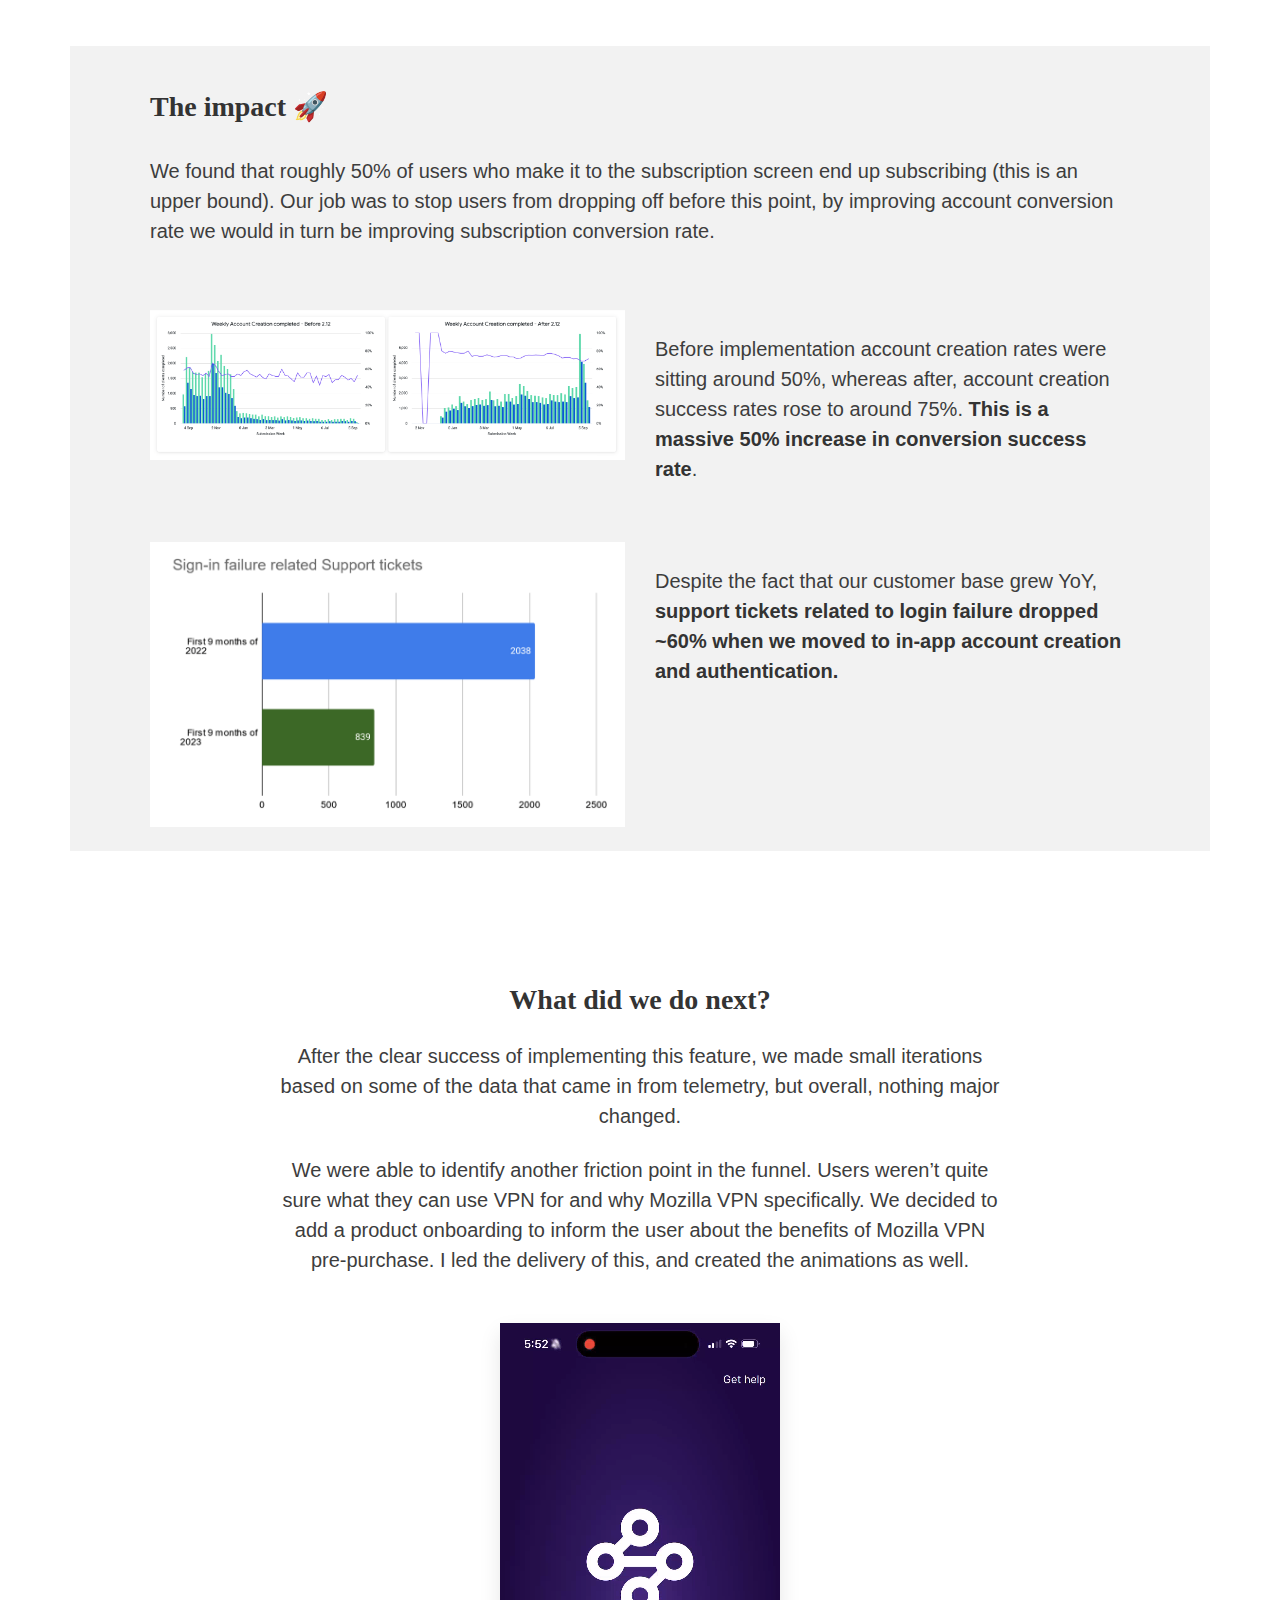
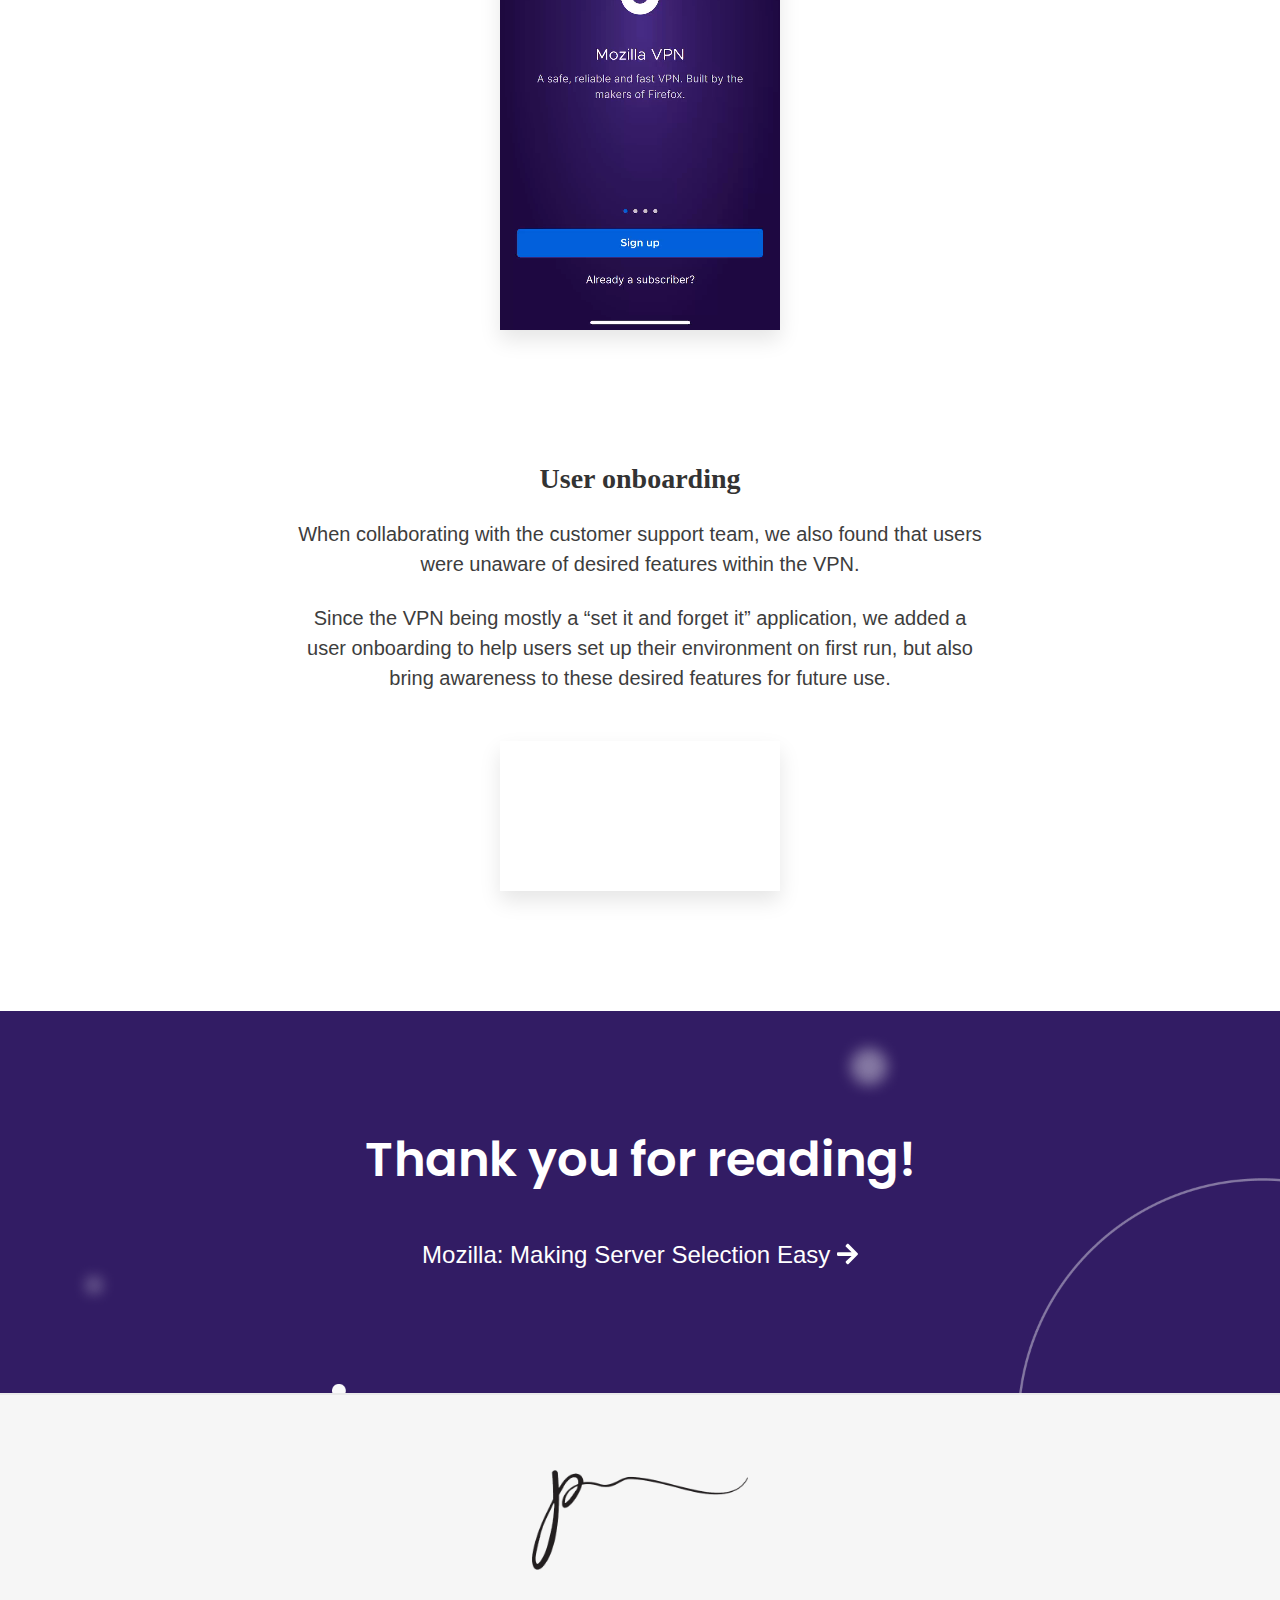
==== commit efc55d74: "added video" ====
--- a/mozilla-conversion-funnel.html
+++ b/mozilla-conversion-funnel.html
@@ -317,13 +317,26 @@
 
                         <h3 class="moz-sub center">What did we do next?</h3>
                         <p class="moz-body center">After the clear success of implementing this feature, we made small iterations based on some of the data that came in from telemetry, but overall, nothing major changed.</p>
-                        <p class="moz-body center">We were able to identify another friction point in the funnel. Users weren’t quite sure what they can use VPN for and why Mozilla VPN specifically. We decided to add a product onboarding to inform the user about the benefits of Mozilla VPN pre-purchase. I led the delivery of this, and created the animations as well...</p>
+                        <p class="moz-body center">We were able to identify another friction point in the funnel. Users weren’t quite sure what they can use VPN for and why Mozilla VPN specifically. We decided to add a product onboarding to inform the user about the benefits of Mozilla VPN pre-purchase. I led the delivery of this, and created the animations as well.</p>
 
                         <video class="mt-5"  autoplay loop muted playsinline>
                             <source src="assets/images/onboarding-clip-min.mp4" type="video/mp4" />
                             <source src="assets/images/onboarding-clip-min.mp4" type="video/ogg" />
                             Your browser does not support the video tag.
                         </video>
+
+                        <div class="col-md-12 space-up mt-5">
+                            <h3 class="moz-sub center">User onboarding</h3>
+                            <p class="moz-body center">When collaborating with the customer support team, we also found that users were unaware of desired features within the VPN.</p>
+                            <p class="moz-body center">Since the VPN being mostly a “set it and forget it” application, we added a user onboarding to help users set up their environment on first run, but also bring awareness to these desired features for future use.</p>
+
+                            <video class="mt-5"  autoplay loop muted playsinline>
+                                <source src="assets/images/onboarding-user.MP4" type="video/mp4" />
+                                <source src="assets/images/onboarding-user.MP4" type="video/ogg" />
+                                Your browser does not support the video tag.
+                            </video>
+
+                        </div>
                           
                     </div>
 
--- a/assets/css/index.css
+++ b/assets/css/index.css
@@ -2310,7 +2310,7 @@
 
 .new-case-btn:hover {
 	text-decoration: none;
-	color: #7d7d80;
+	color: #ffc300;
 	transition: all 0.5s;
 }
 
@@ -2856,6 +2856,7 @@
 	.hero-text {
 		padding-top: 10%;
 		padding-left: 15px;
+		padding-right: 15px;
 	}
 
 	.moz-btn {
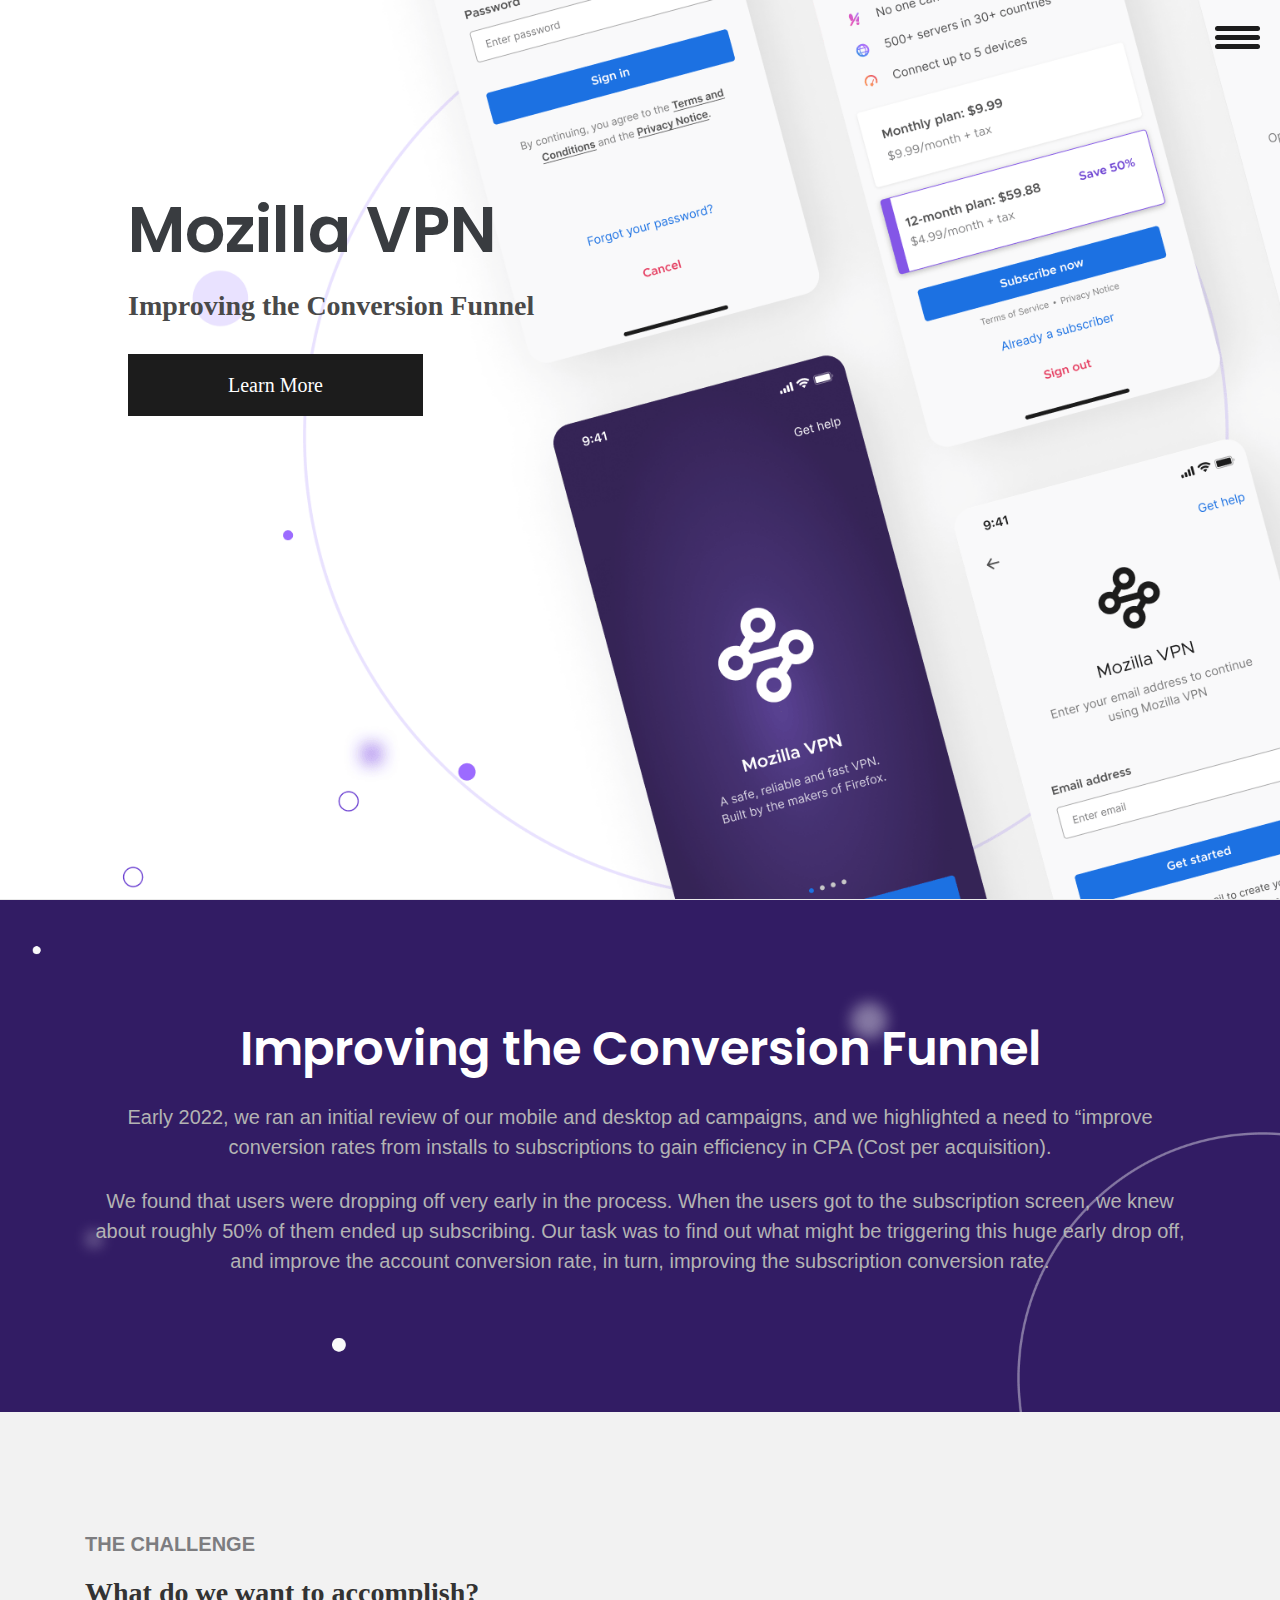
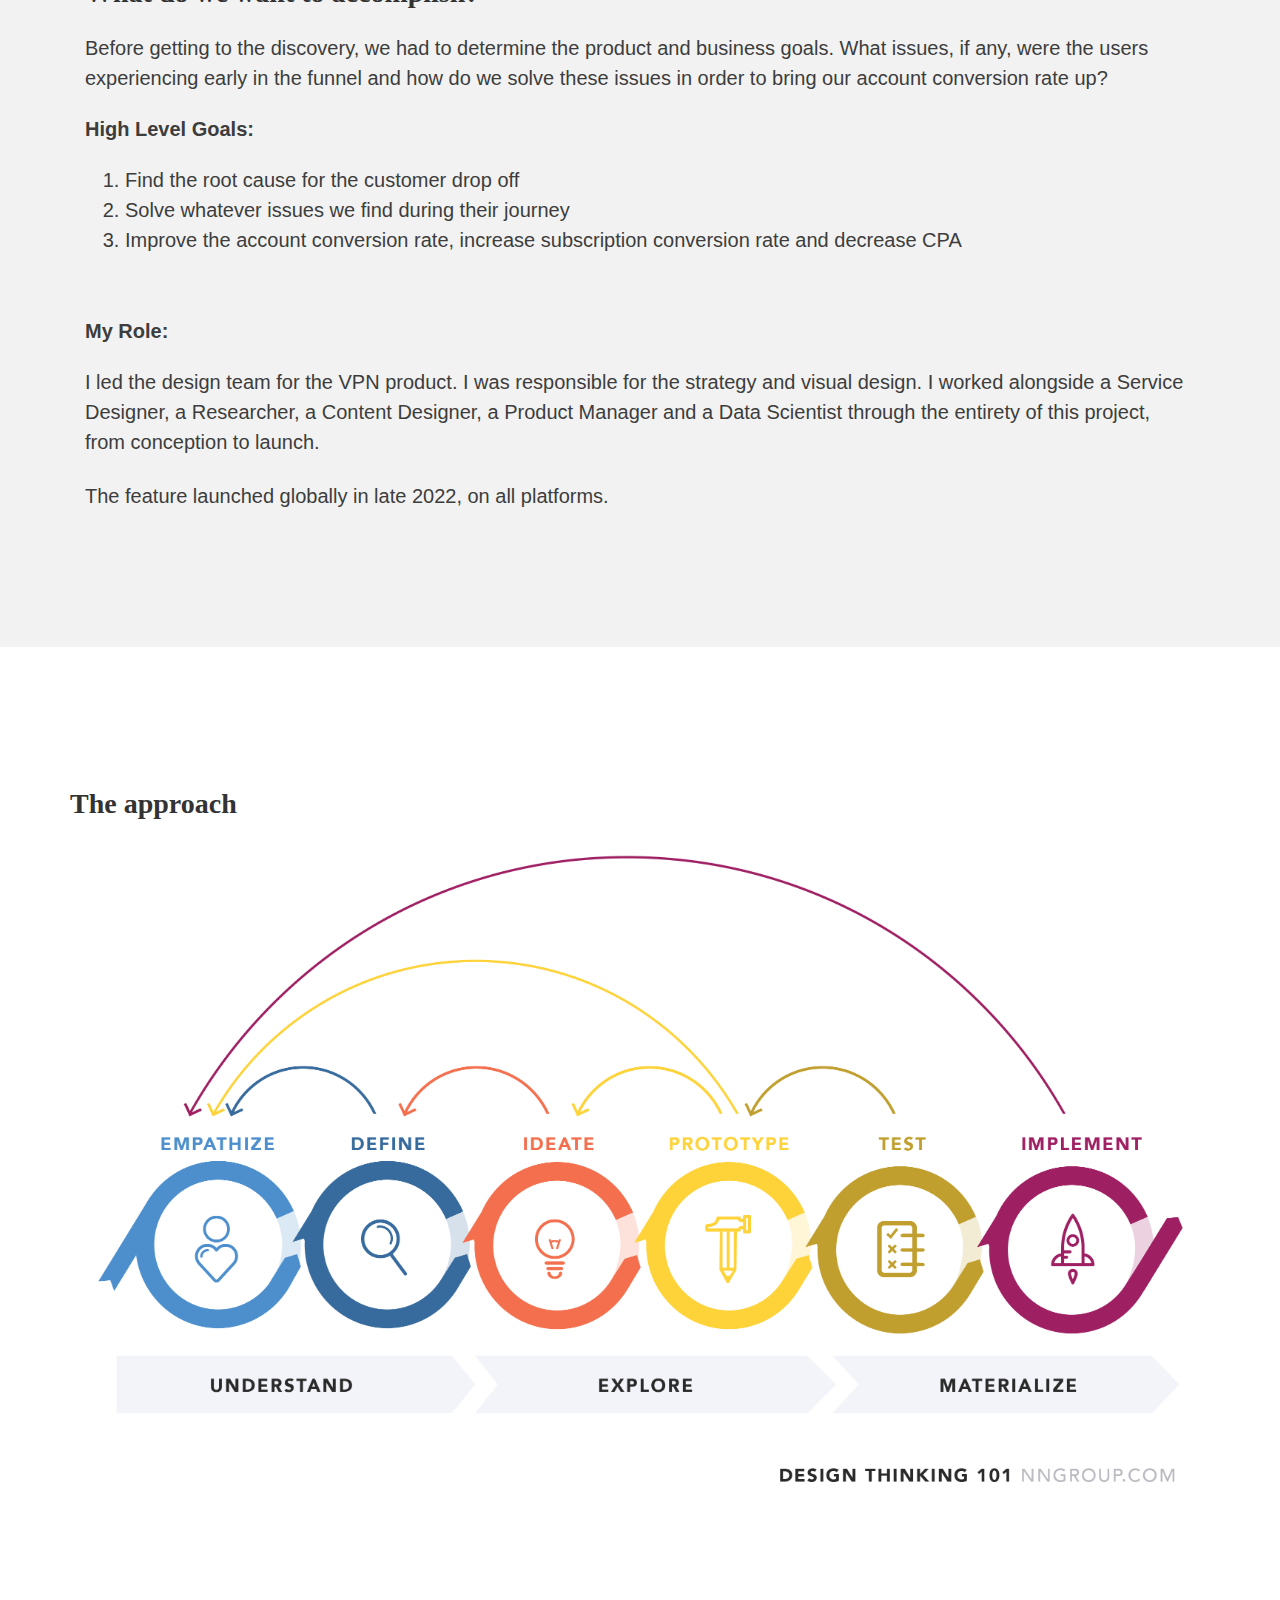
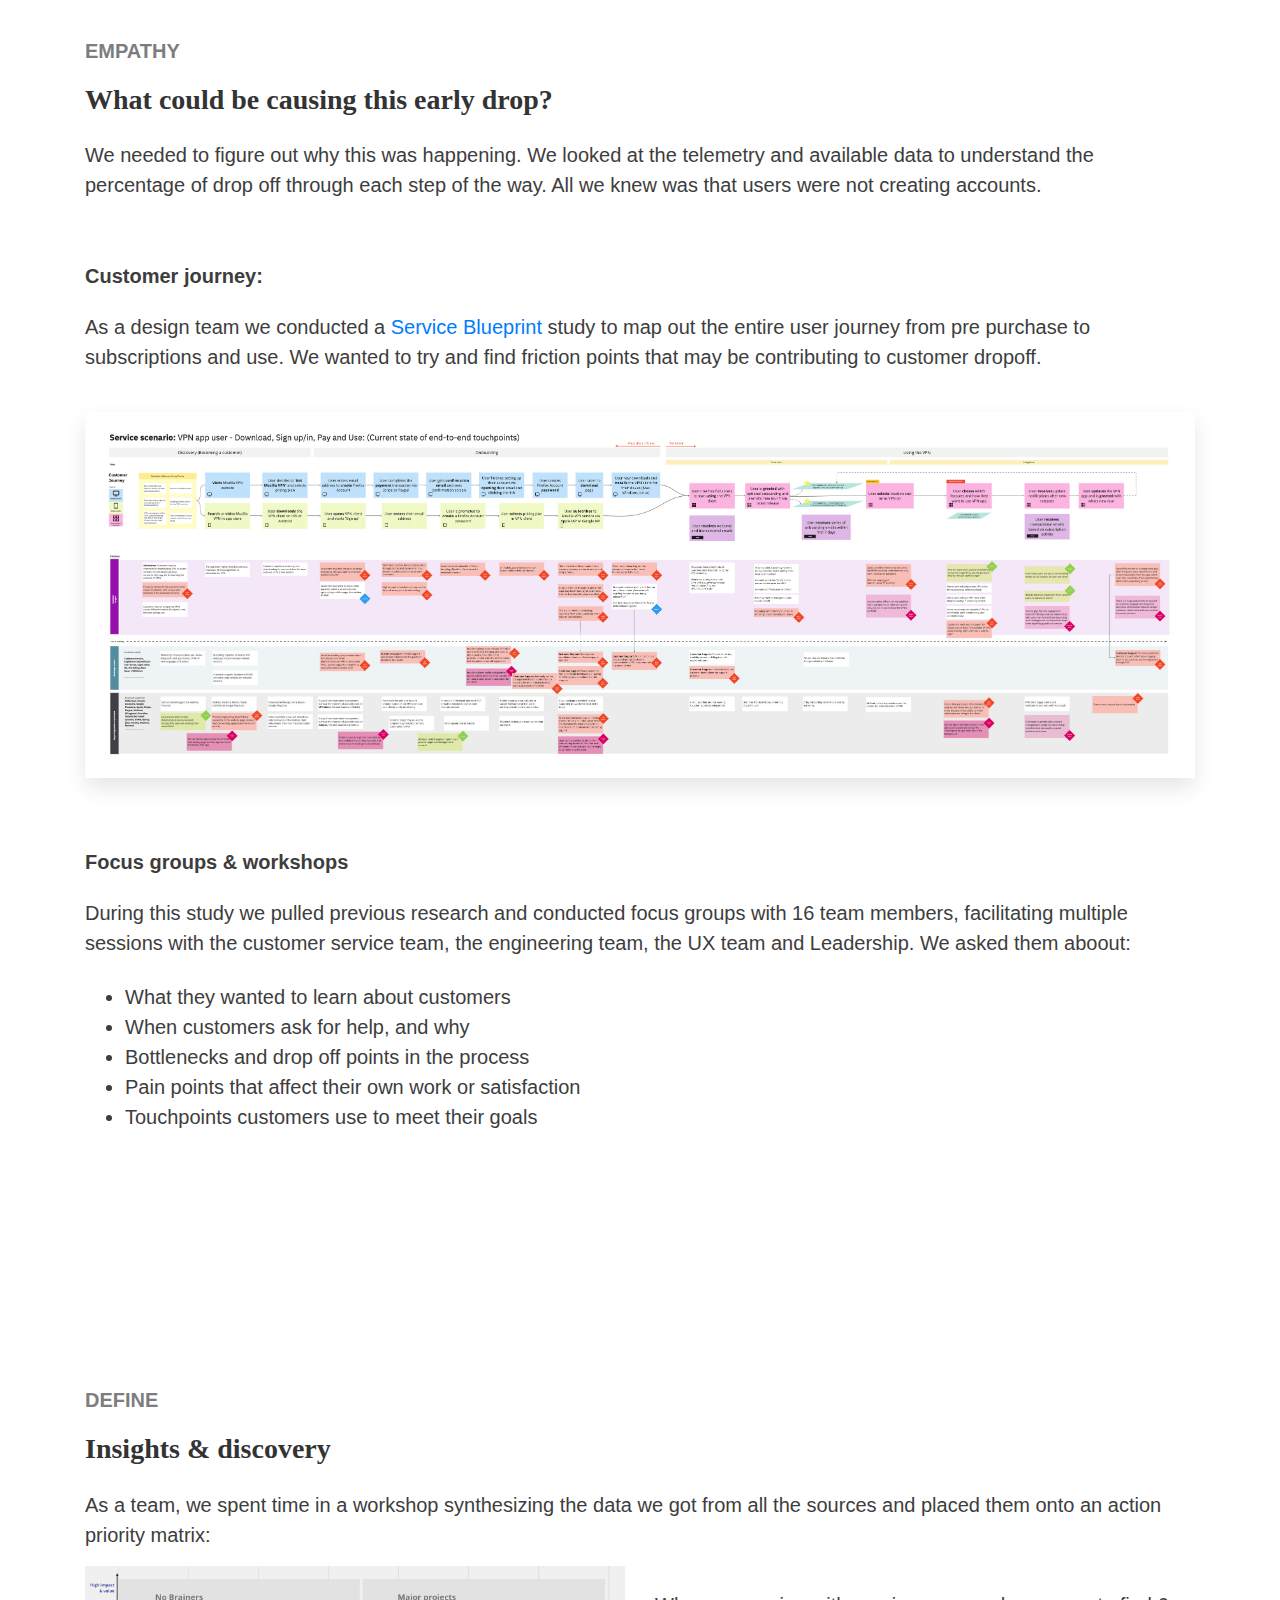
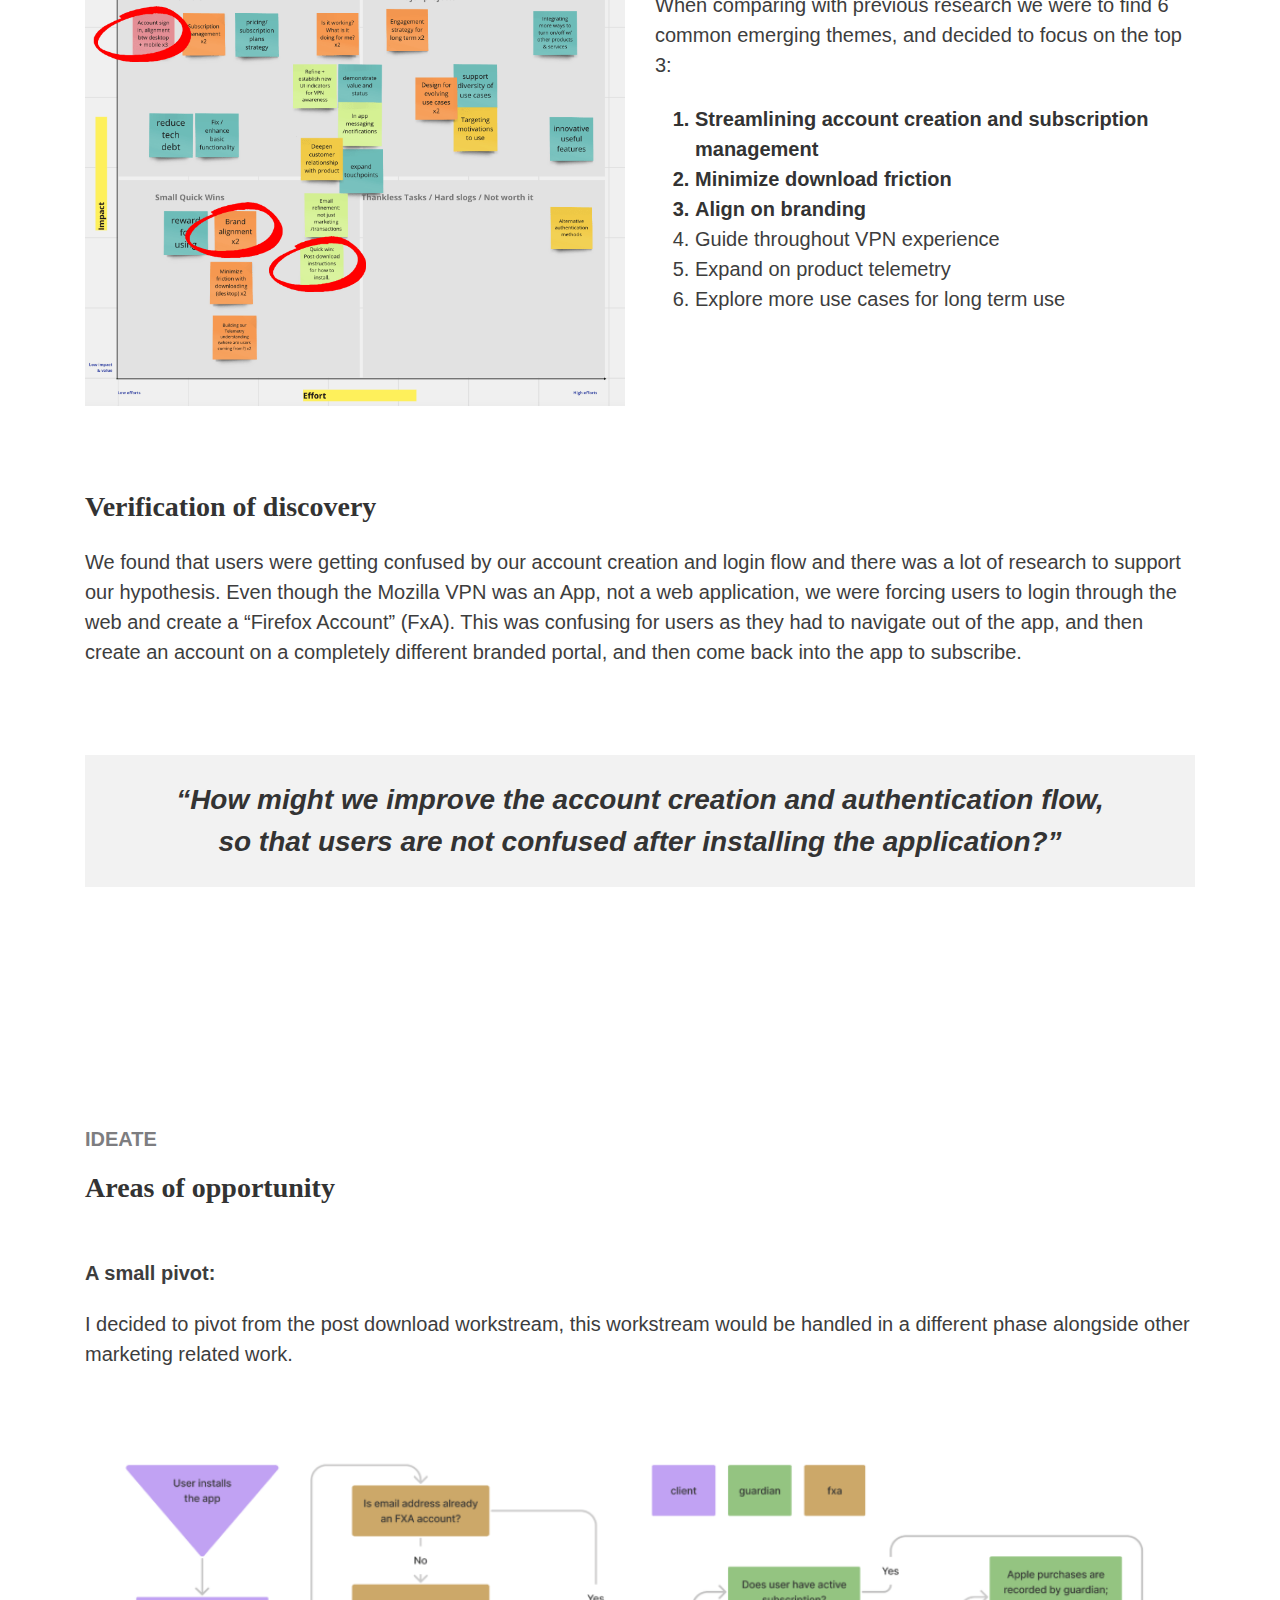
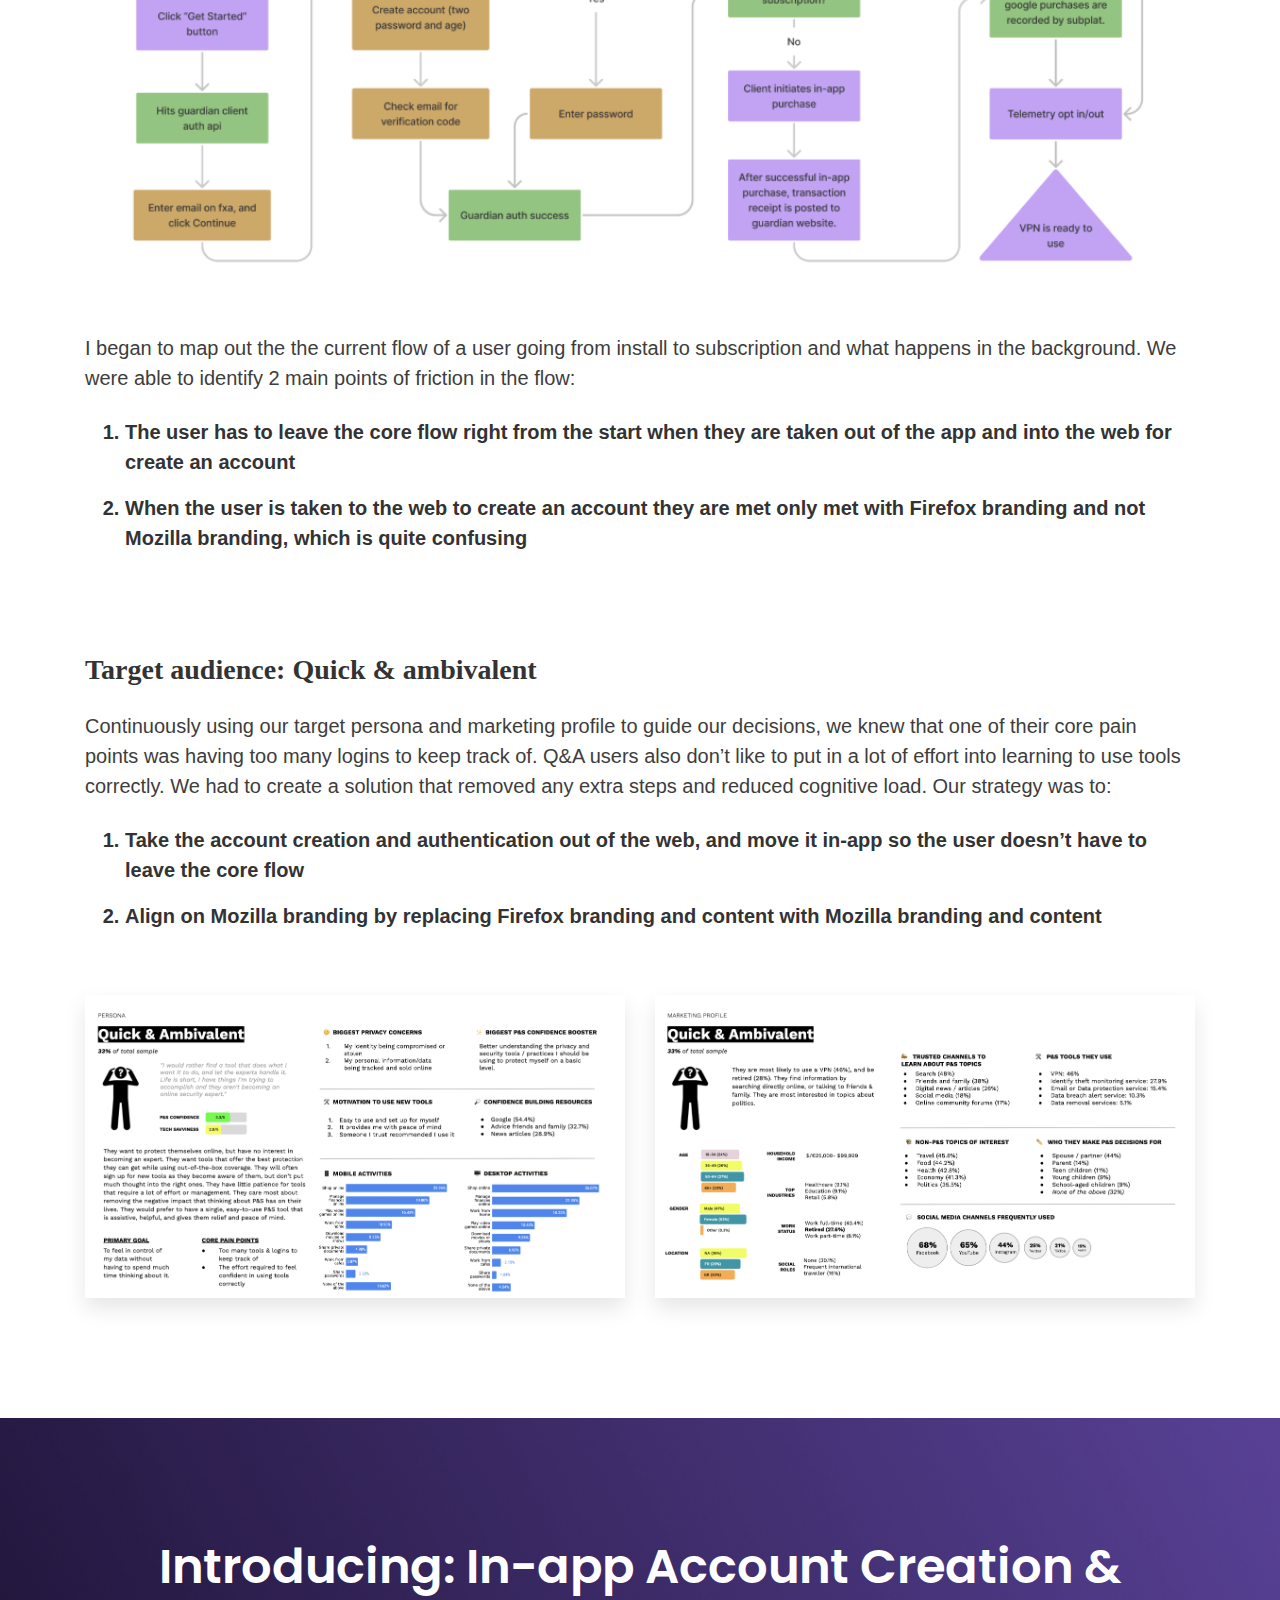
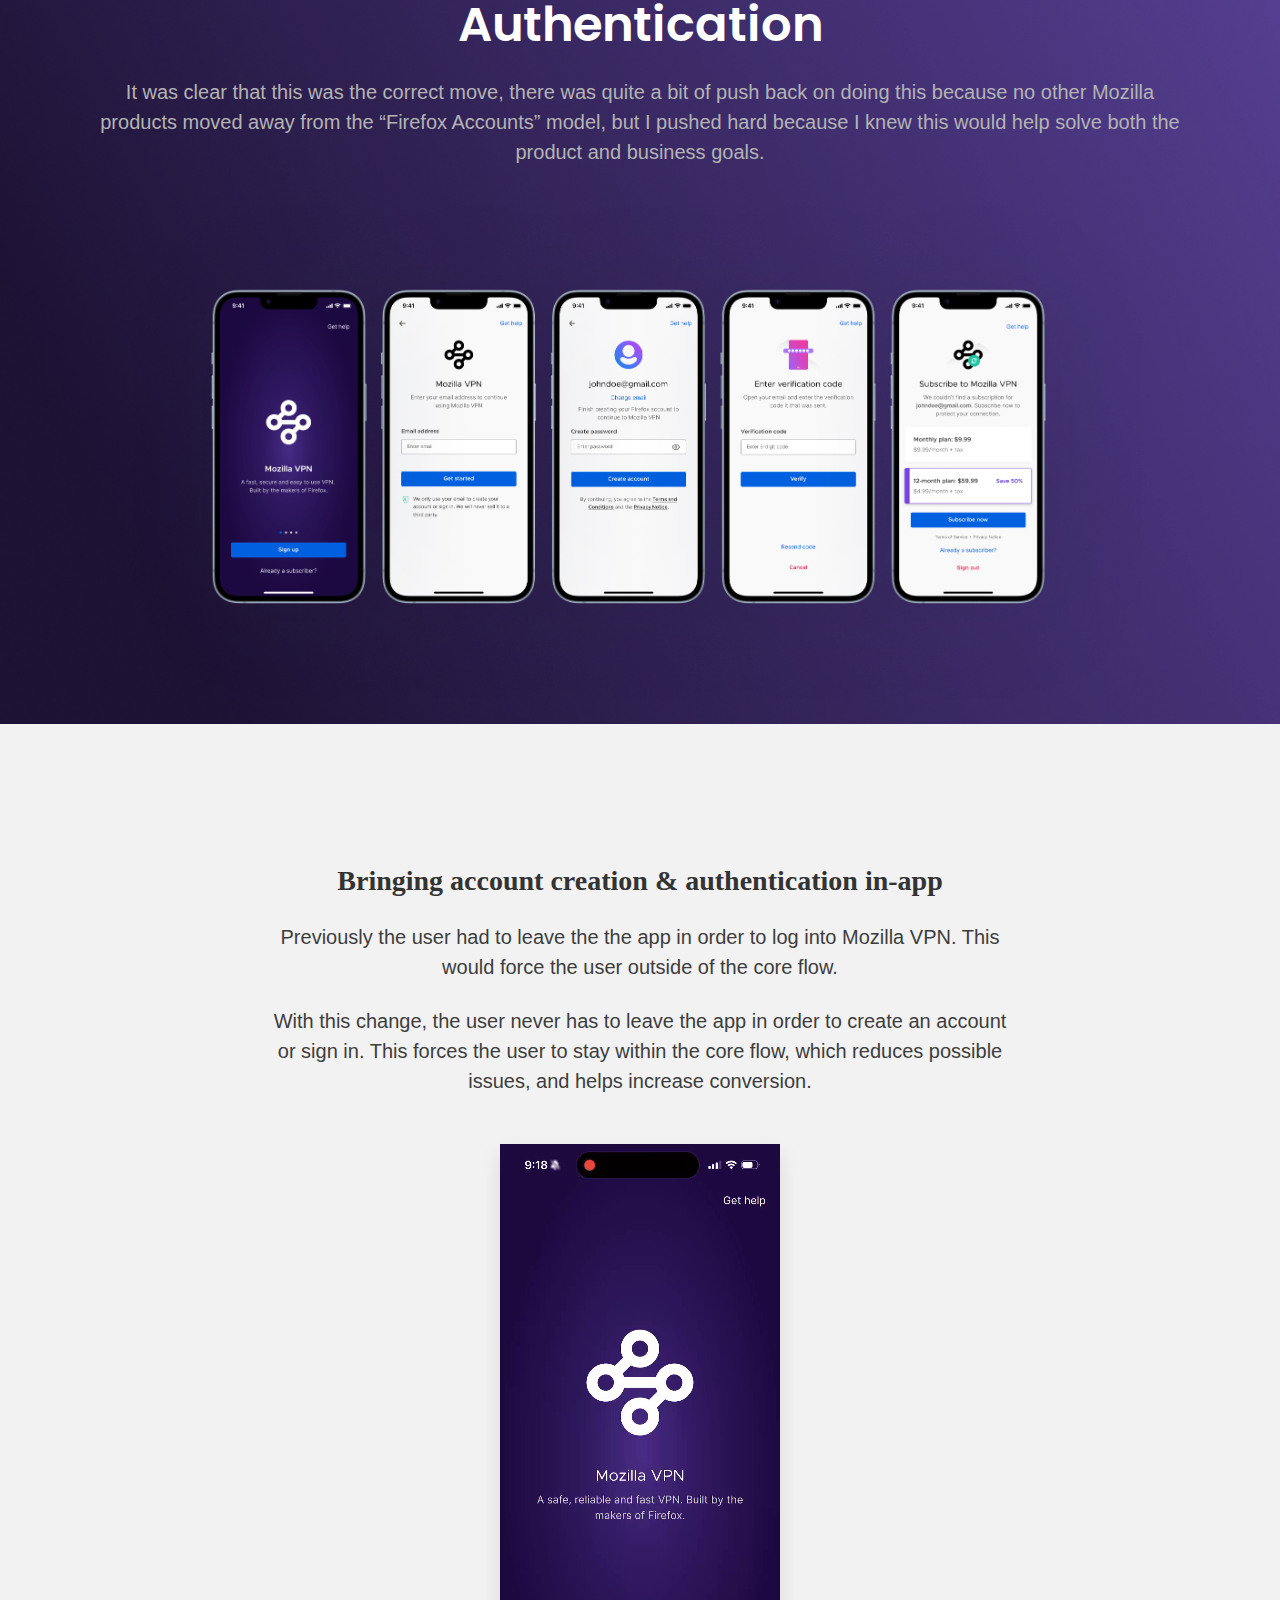
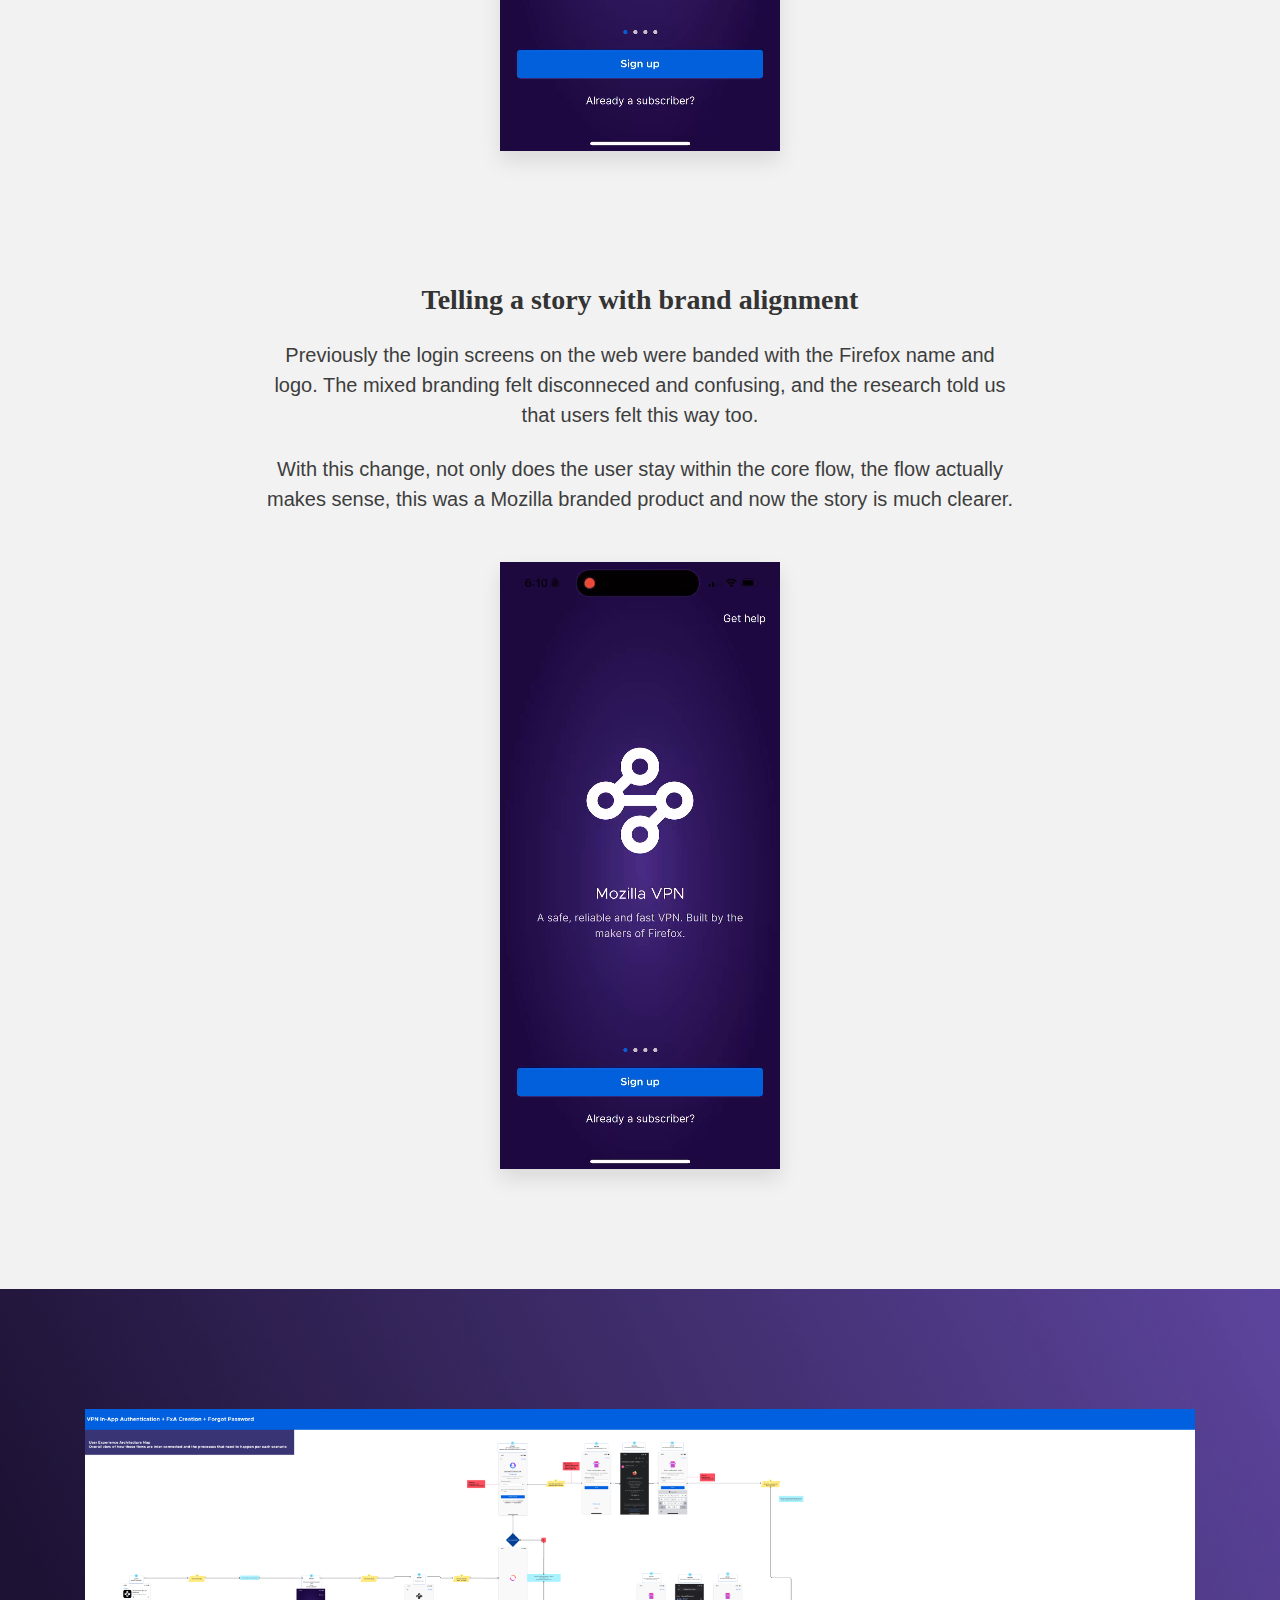
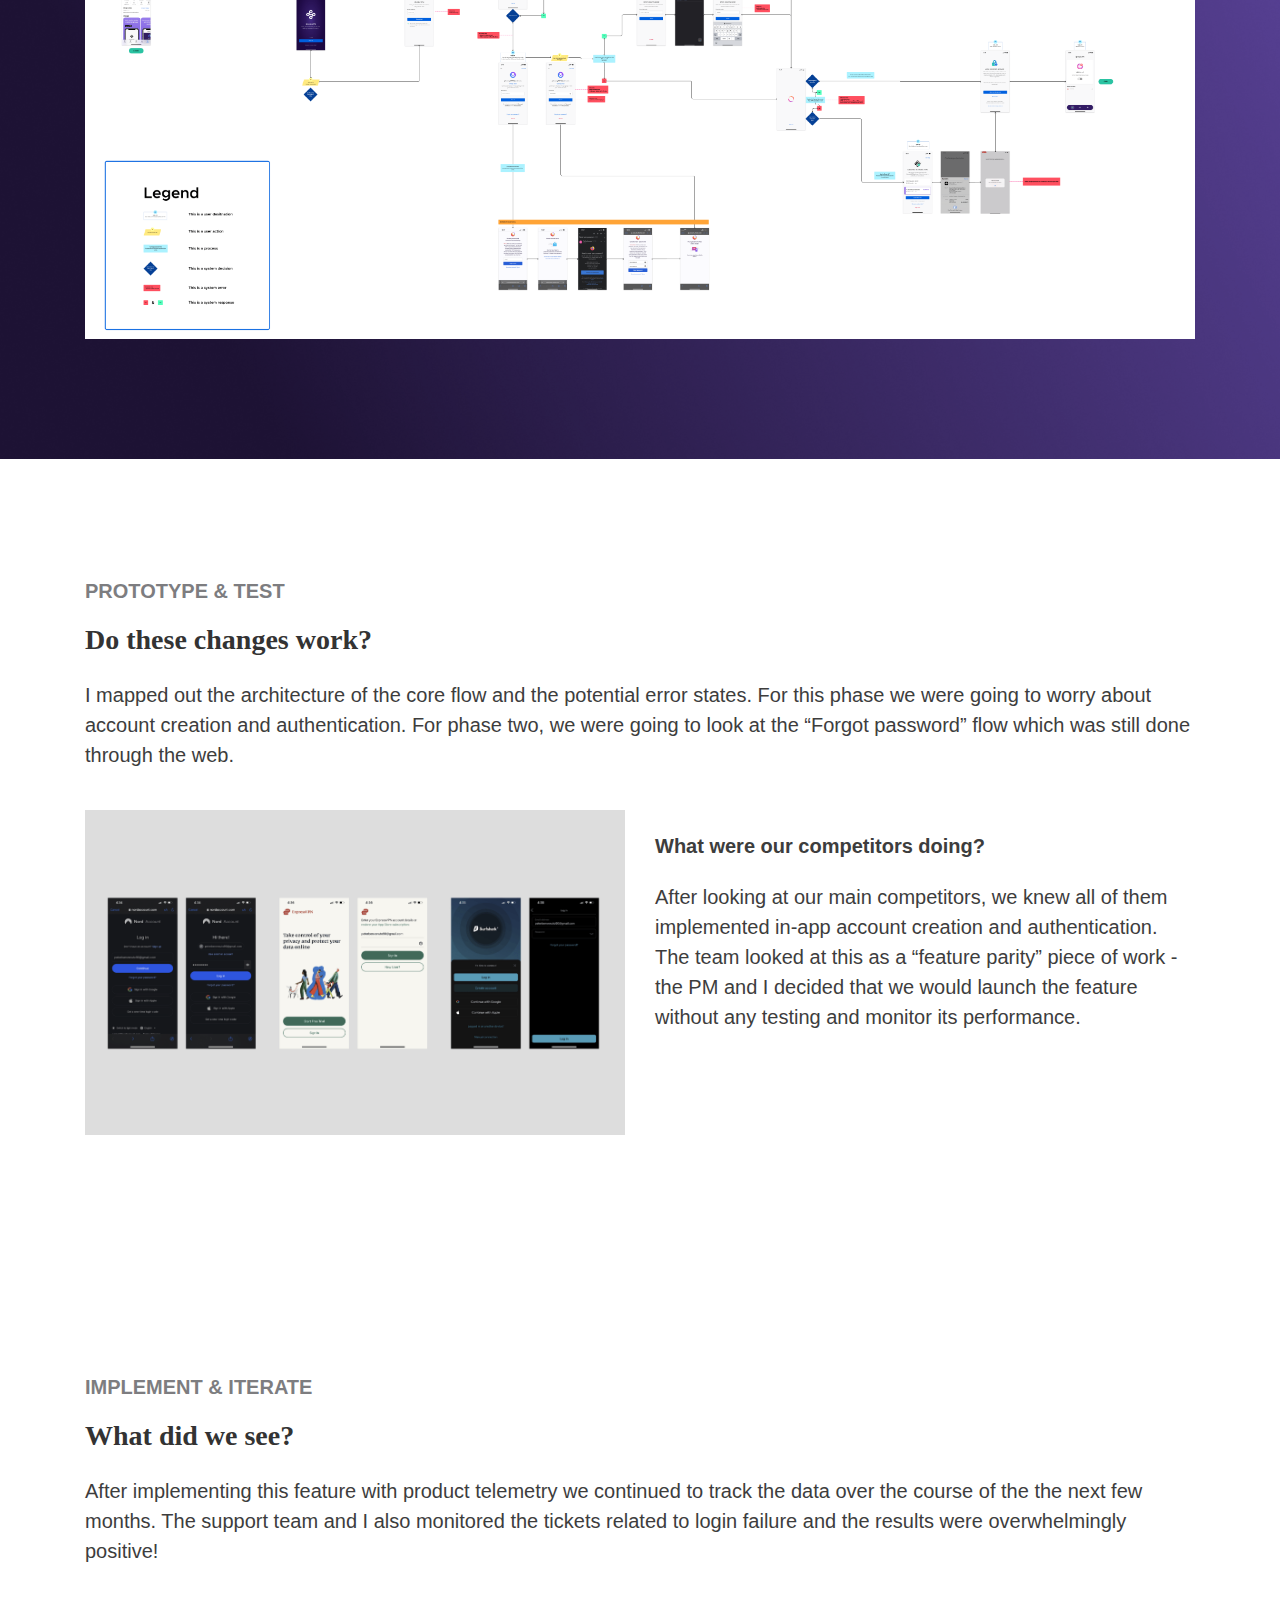
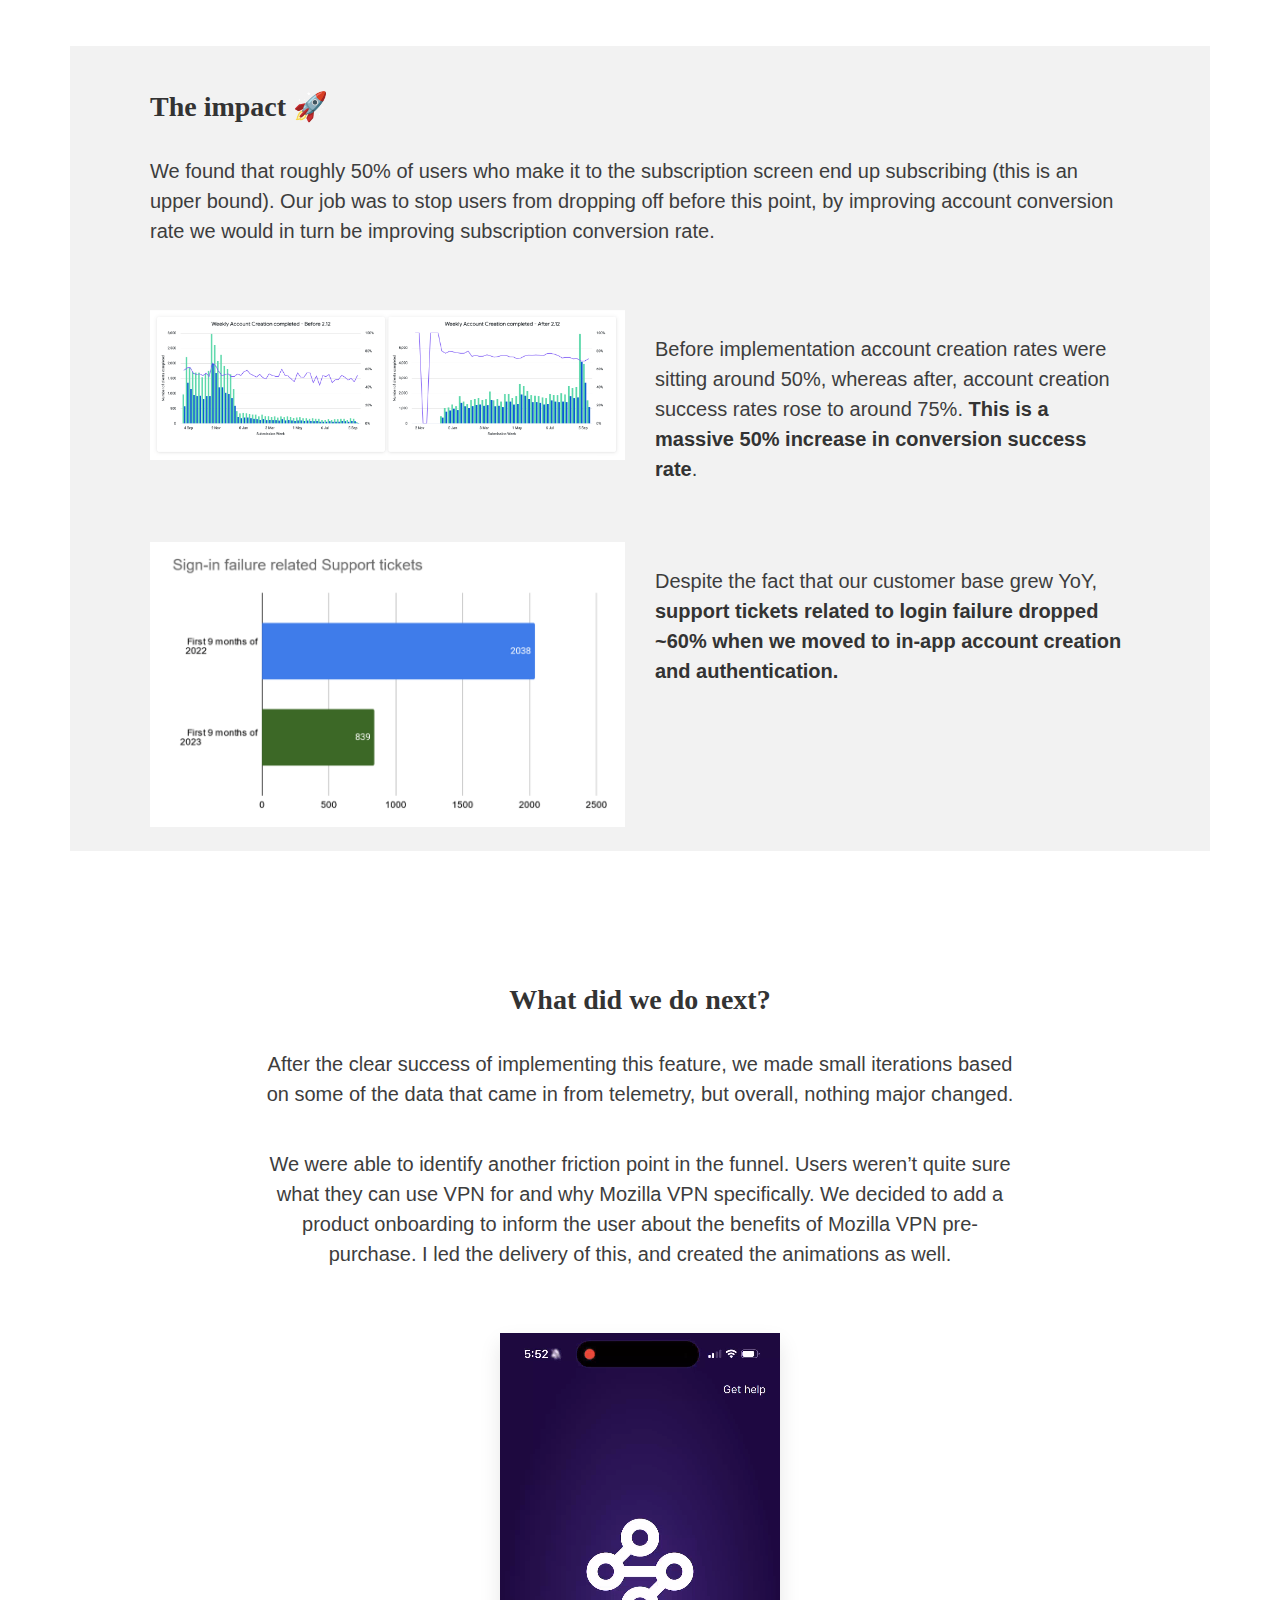
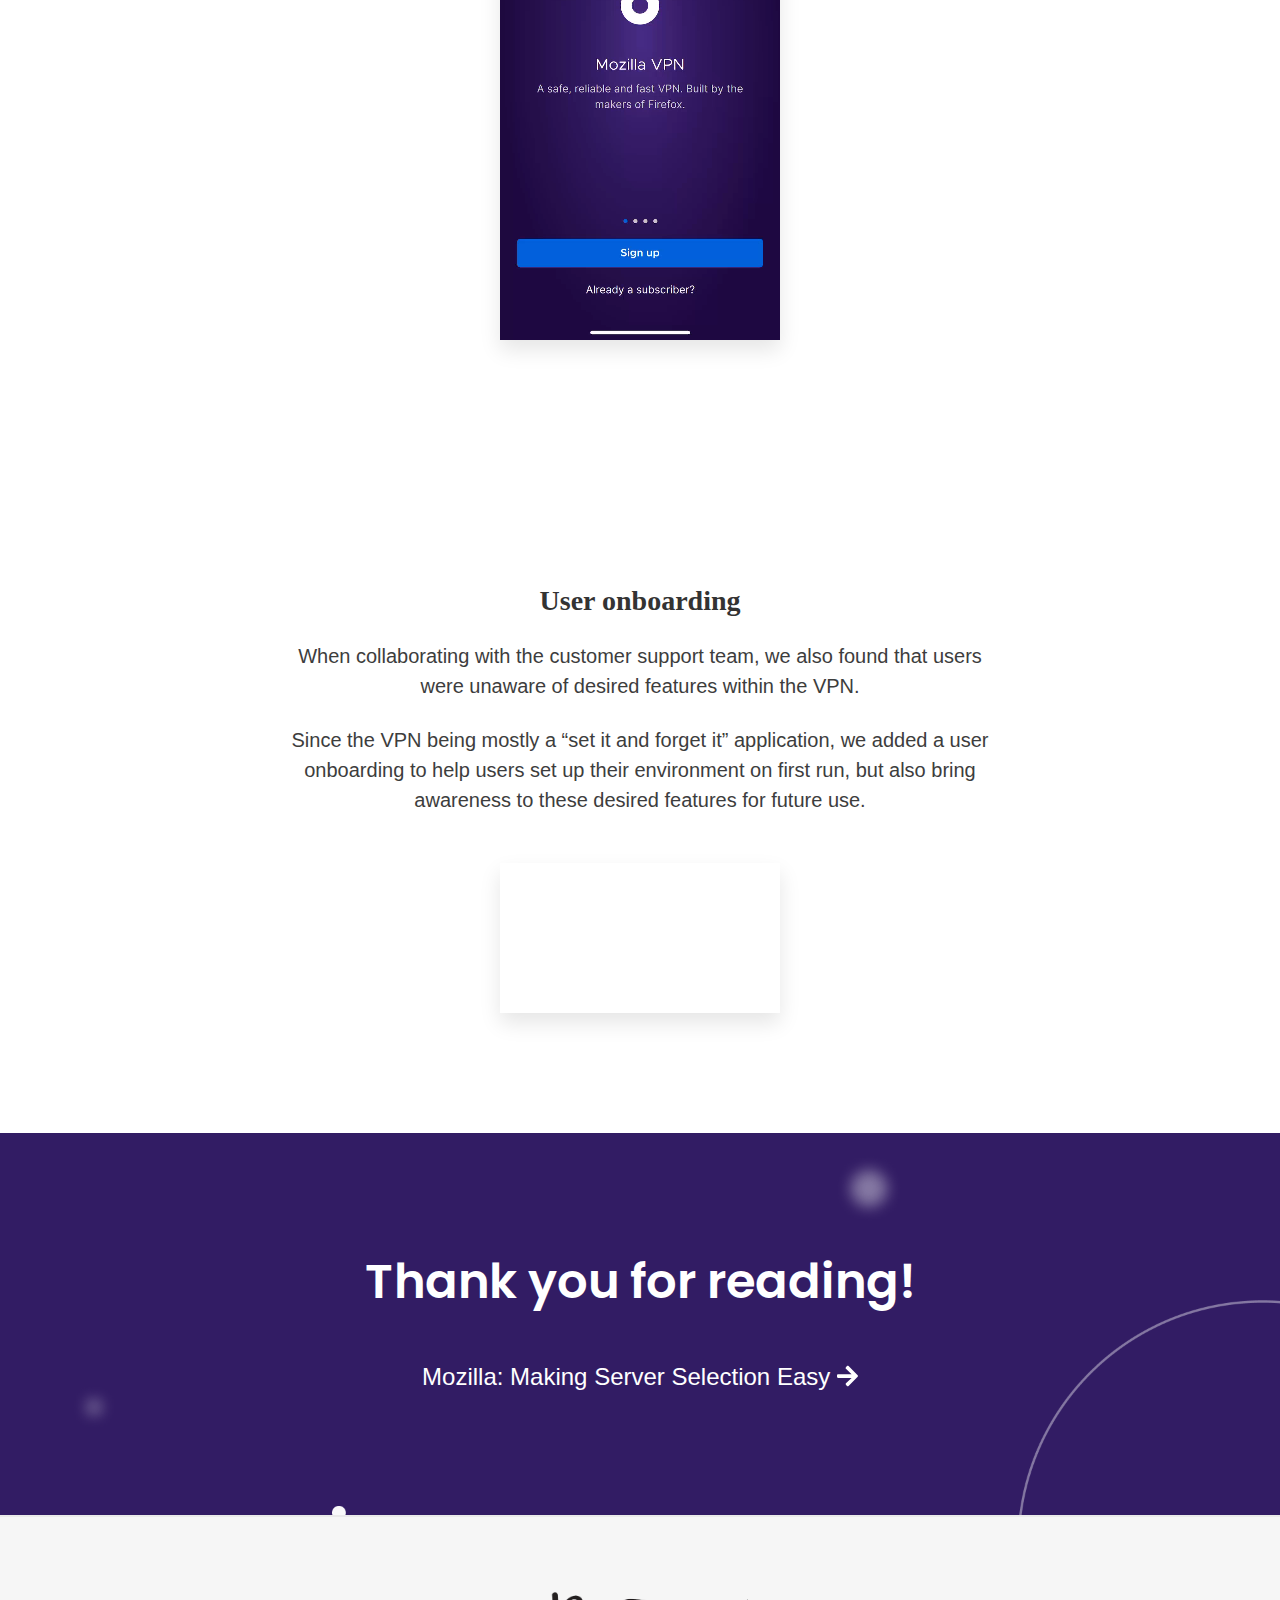
==== commit 43ea28bf: "fixed alignment" ====
--- a/mozilla-conversion-funnel.html
+++ b/mozilla-conversion-funnel.html
@@ -314,30 +314,34 @@
                     </div>
 
                     <div class="col-md-12 space-up mt-5">
-
-                        <h3 class="moz-sub center">What did we do next?</h3>
-                        <p class="moz-body center">After the clear success of implementing this feature, we made small iterations based on some of the data that came in from telemetry, but overall, nothing major changed.</p>
-                        <p class="moz-body center">We were able to identify another friction point in the funnel. Users weren’t quite sure what they can use VPN for and why Mozilla VPN specifically. We decided to add a product onboarding to inform the user about the benefits of Mozilla VPN pre-purchase. I led the delivery of this, and created the animations as well.</p>
-
-                        <video class="mt-5"  autoplay loop muted playsinline>
-                            <source src="assets/images/onboarding-clip-min.mp4" type="video/mp4" />
-                            <source src="assets/images/onboarding-clip-min.mp4" type="video/ogg" />
-                            Your browser does not support the video tag.
-                        </video>
-
-                        <div class="col-md-12 space-up mt-5">
-                            <h3 class="moz-sub center">User onboarding</h3>
-                            <p class="moz-body center">When collaborating with the customer support team, we also found that users were unaware of desired features within the VPN.</p>
-                            <p class="moz-body center">Since the VPN being mostly a “set it and forget it” application, we added a user onboarding to help users set up their environment on first run, but also bring awareness to these desired features for future use.</p>
+                        <div class="row">
+                            <h3 class="moz-sub center">What did we do next?</h3>
+                            <p class="moz-body center">After the clear success of implementing this feature, we made small iterations based on some of the data that came in from telemetry, but overall, nothing major changed.</p>
+                            <p class="moz-body center">We were able to identify another friction point in the funnel. Users weren’t quite sure what they can use VPN for and why Mozilla VPN specifically. We decided to add a product onboarding to inform the user about the benefits of Mozilla VPN pre-purchase. I led the delivery of this, and created the animations as well.</p>
 
                             <video class="mt-5"  autoplay loop muted playsinline>
-                                <source src="assets/images/onboarding-user.MP4" type="video/mp4" />
-                                <source src="assets/images/onboarding-user.MP4" type="video/ogg" />
+                                <source src="assets/images/onboarding-clip-min.mp4" type="video/mp4" />
+                                <source src="assets/images/onboarding-clip-min.mp4" type="video/ogg" />
                                 Your browser does not support the video tag.
                             </video>
-
-                        </div>
-                          
+                        </div>
+                    </div>
+
+                    
+                    <div class="col-md-12 space-up mt-5">
+                        <div class="row">
+                            <div class="col-md-12 space-up mt-5">
+                                <h3 class="moz-sub center">User onboarding</h3>
+                                <p class="moz-body center">When collaborating with the customer support team, we also found that users were unaware of desired features within the VPN.</p>
+                                <p class="moz-body center">Since the VPN being mostly a “set it and forget it” application, we added a user onboarding to help users set up their environment on first run, but also bring awareness to these desired features for future use.</p>
+        
+                                <video class="mt-5"  autoplay loop muted playsinline>
+                                    <source src="assets/images/onboarding-user.MP4" type="video/mp4" />
+                                    <source src="assets/images/onboarding-user.MP4" type="video/ogg" />
+                                    Your browser does not support the video tag.
+                                </video>
+                            </div>
+                        </div>
                     </div>
 
                 </div>
--- a/assets/css/index.css
+++ b/assets/css/index.css
@@ -2450,6 +2450,7 @@
 
 .moz-sub {
 	margin-top: 20px;
+	width: 100%;
 }
 
 .green {
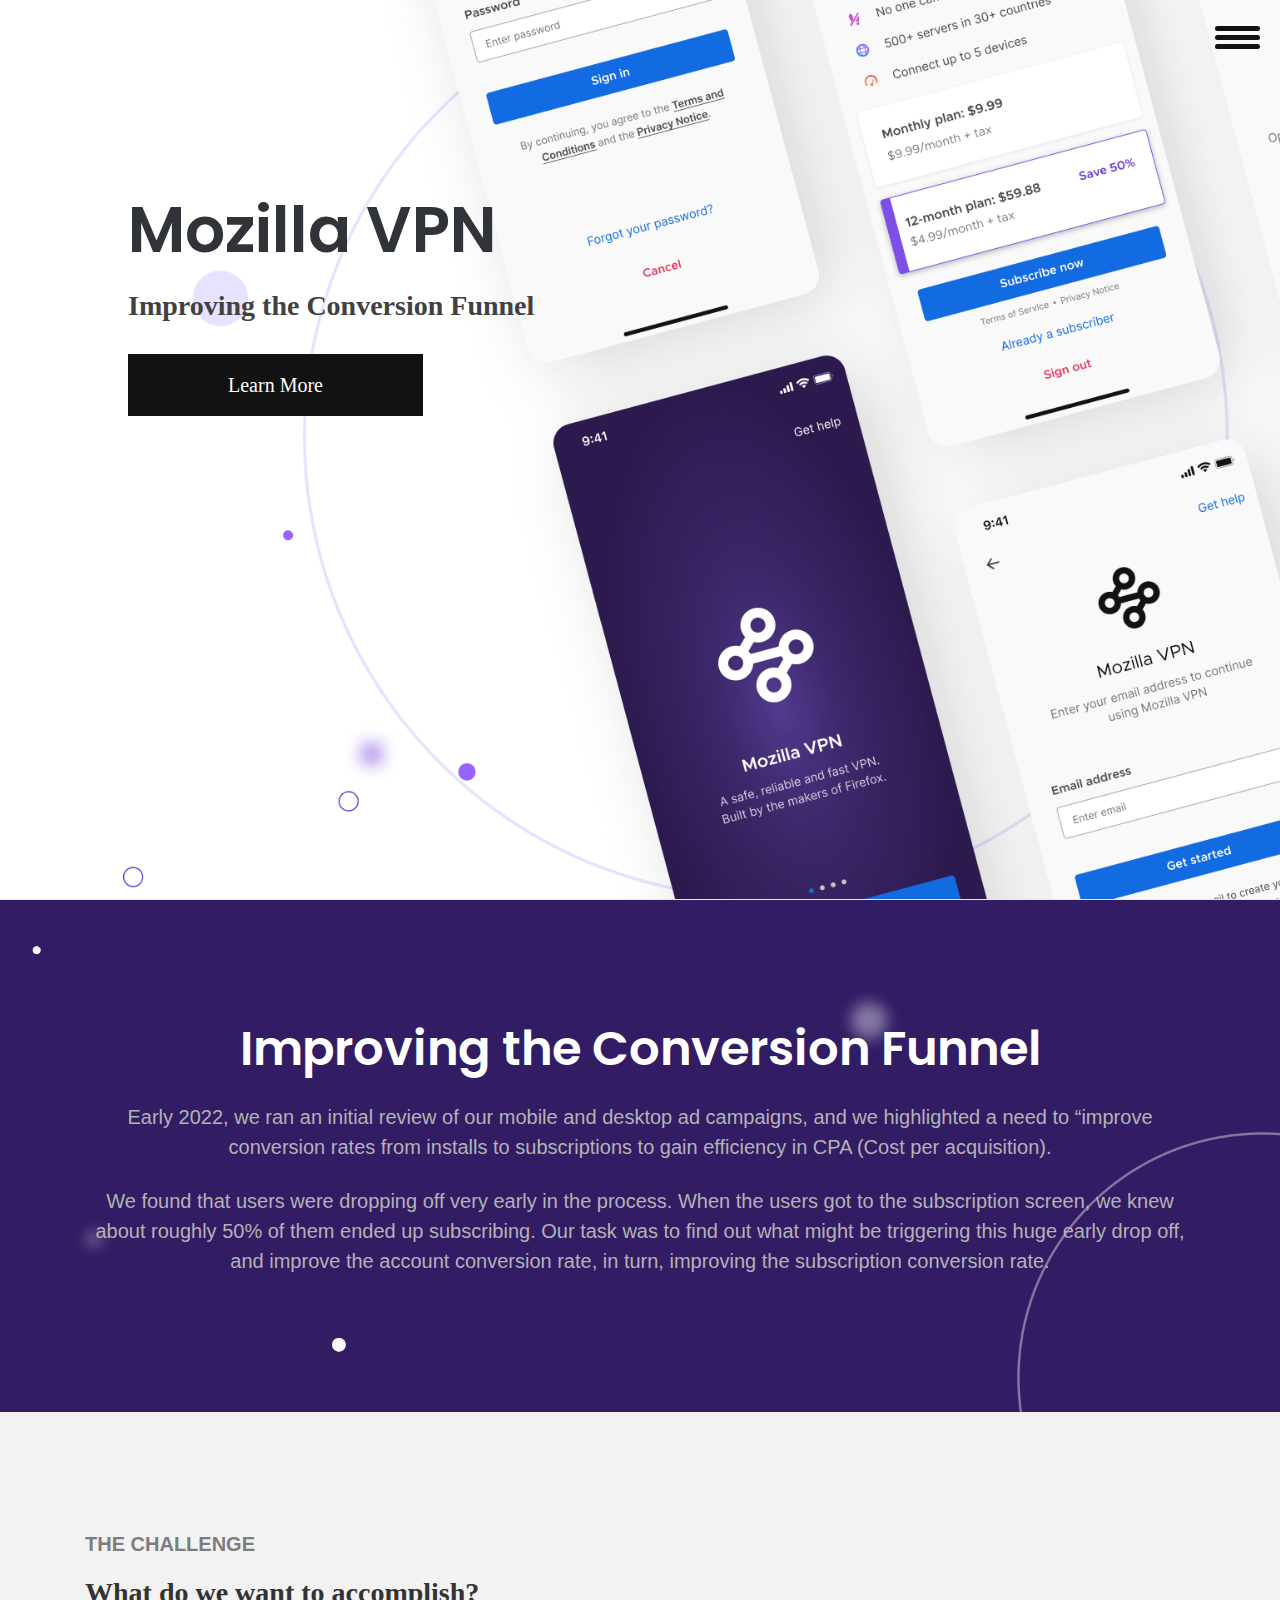
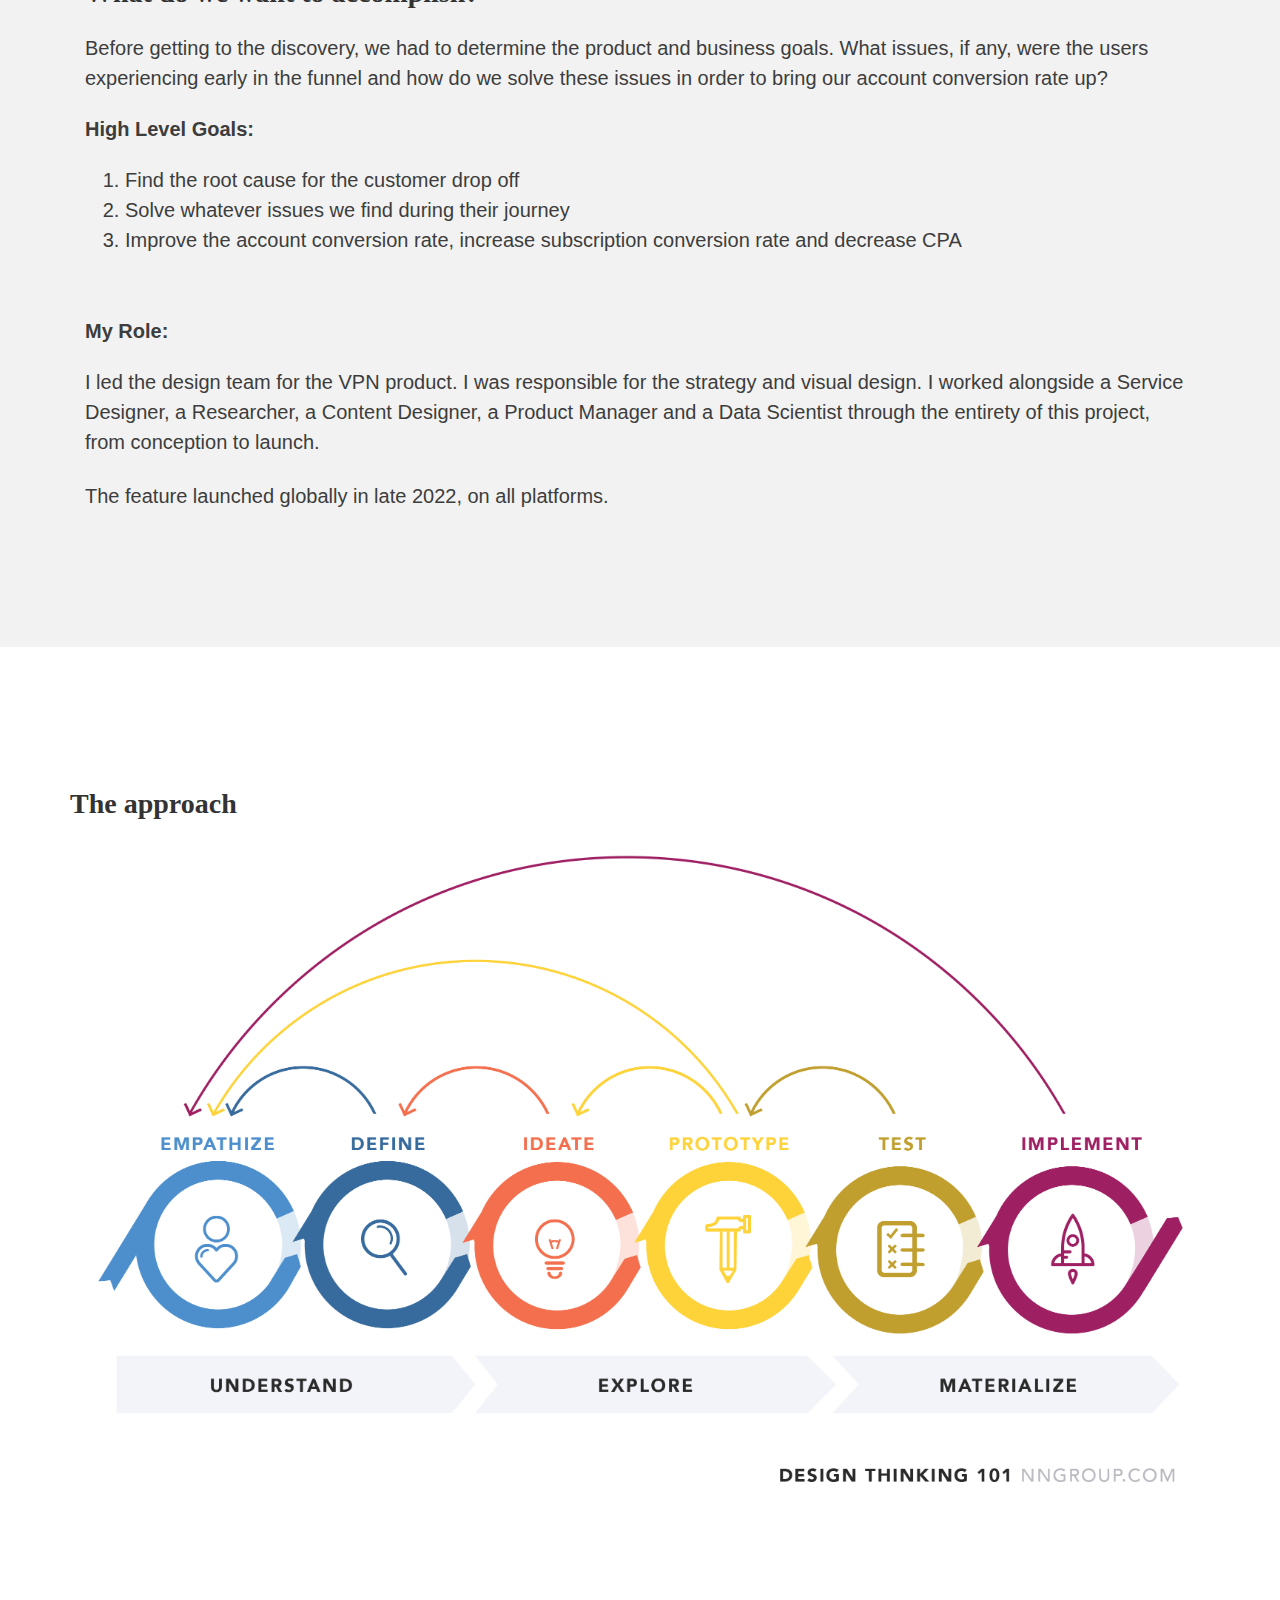
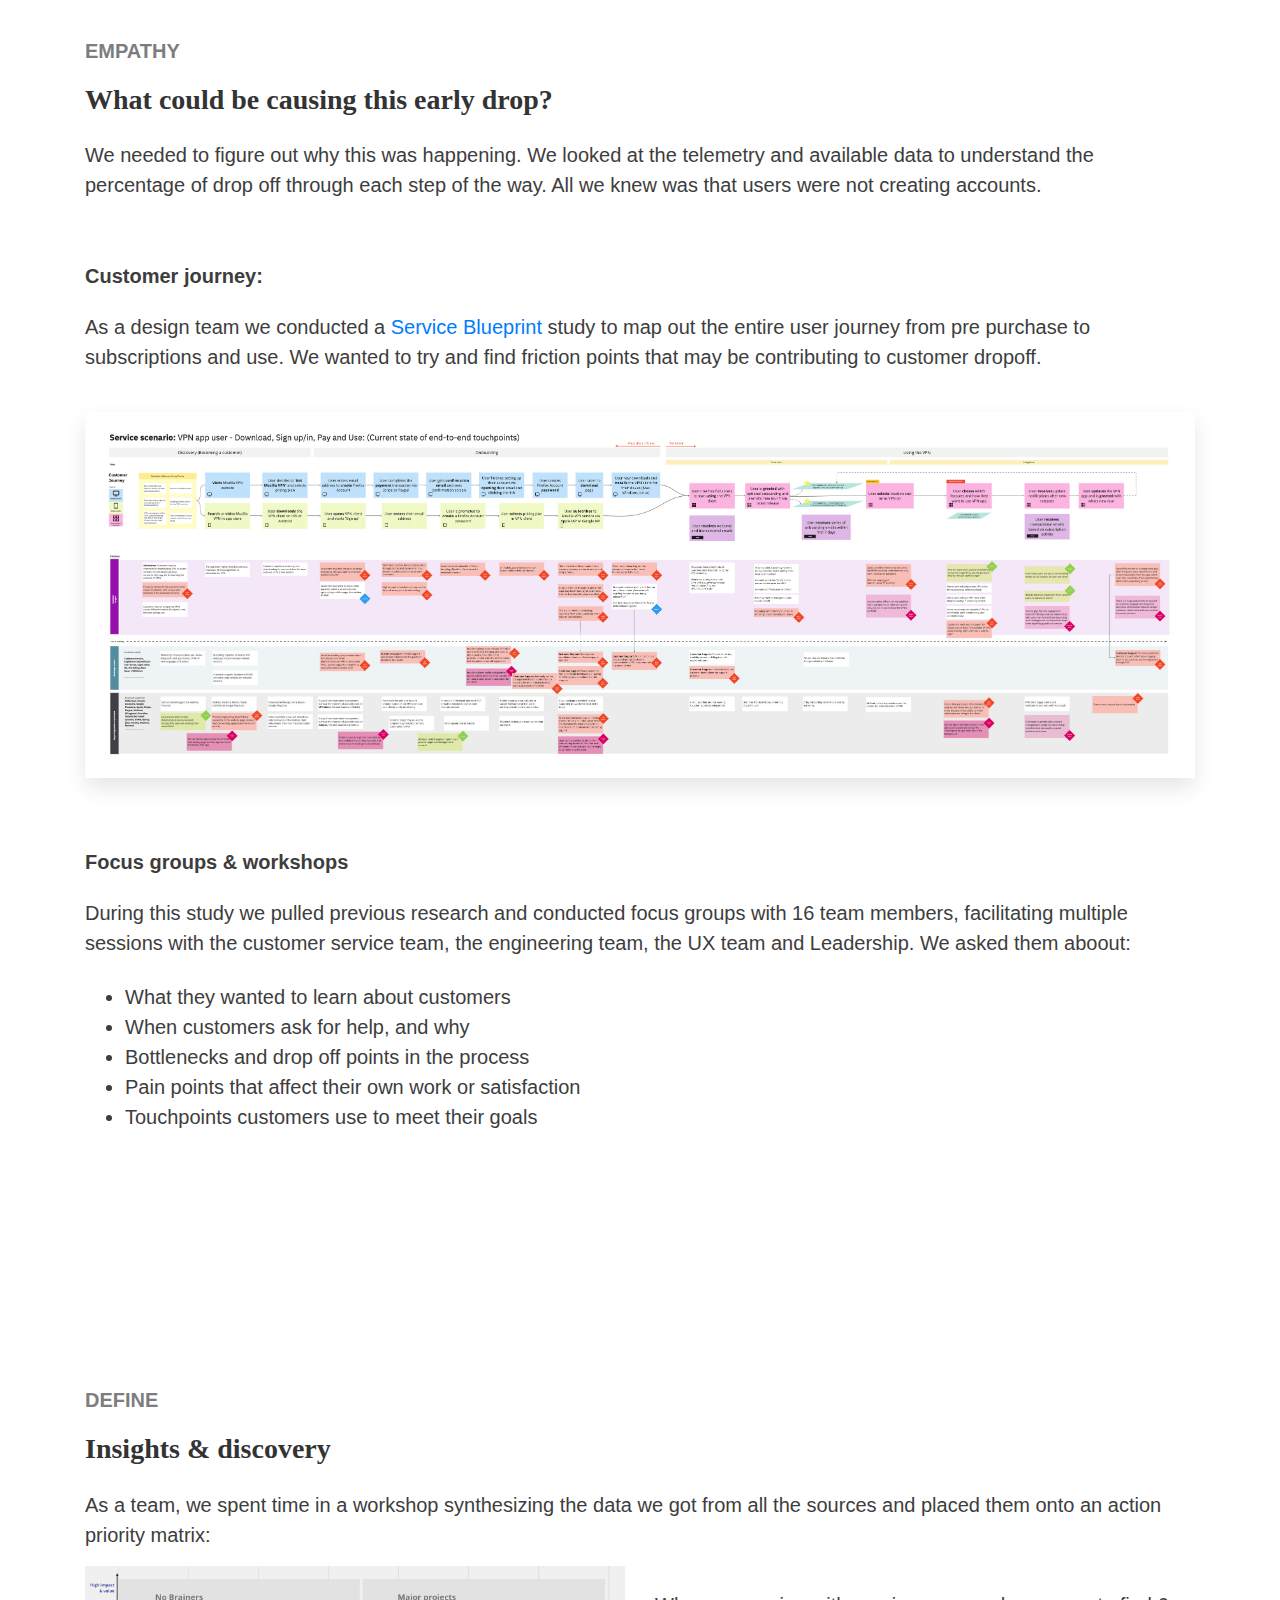
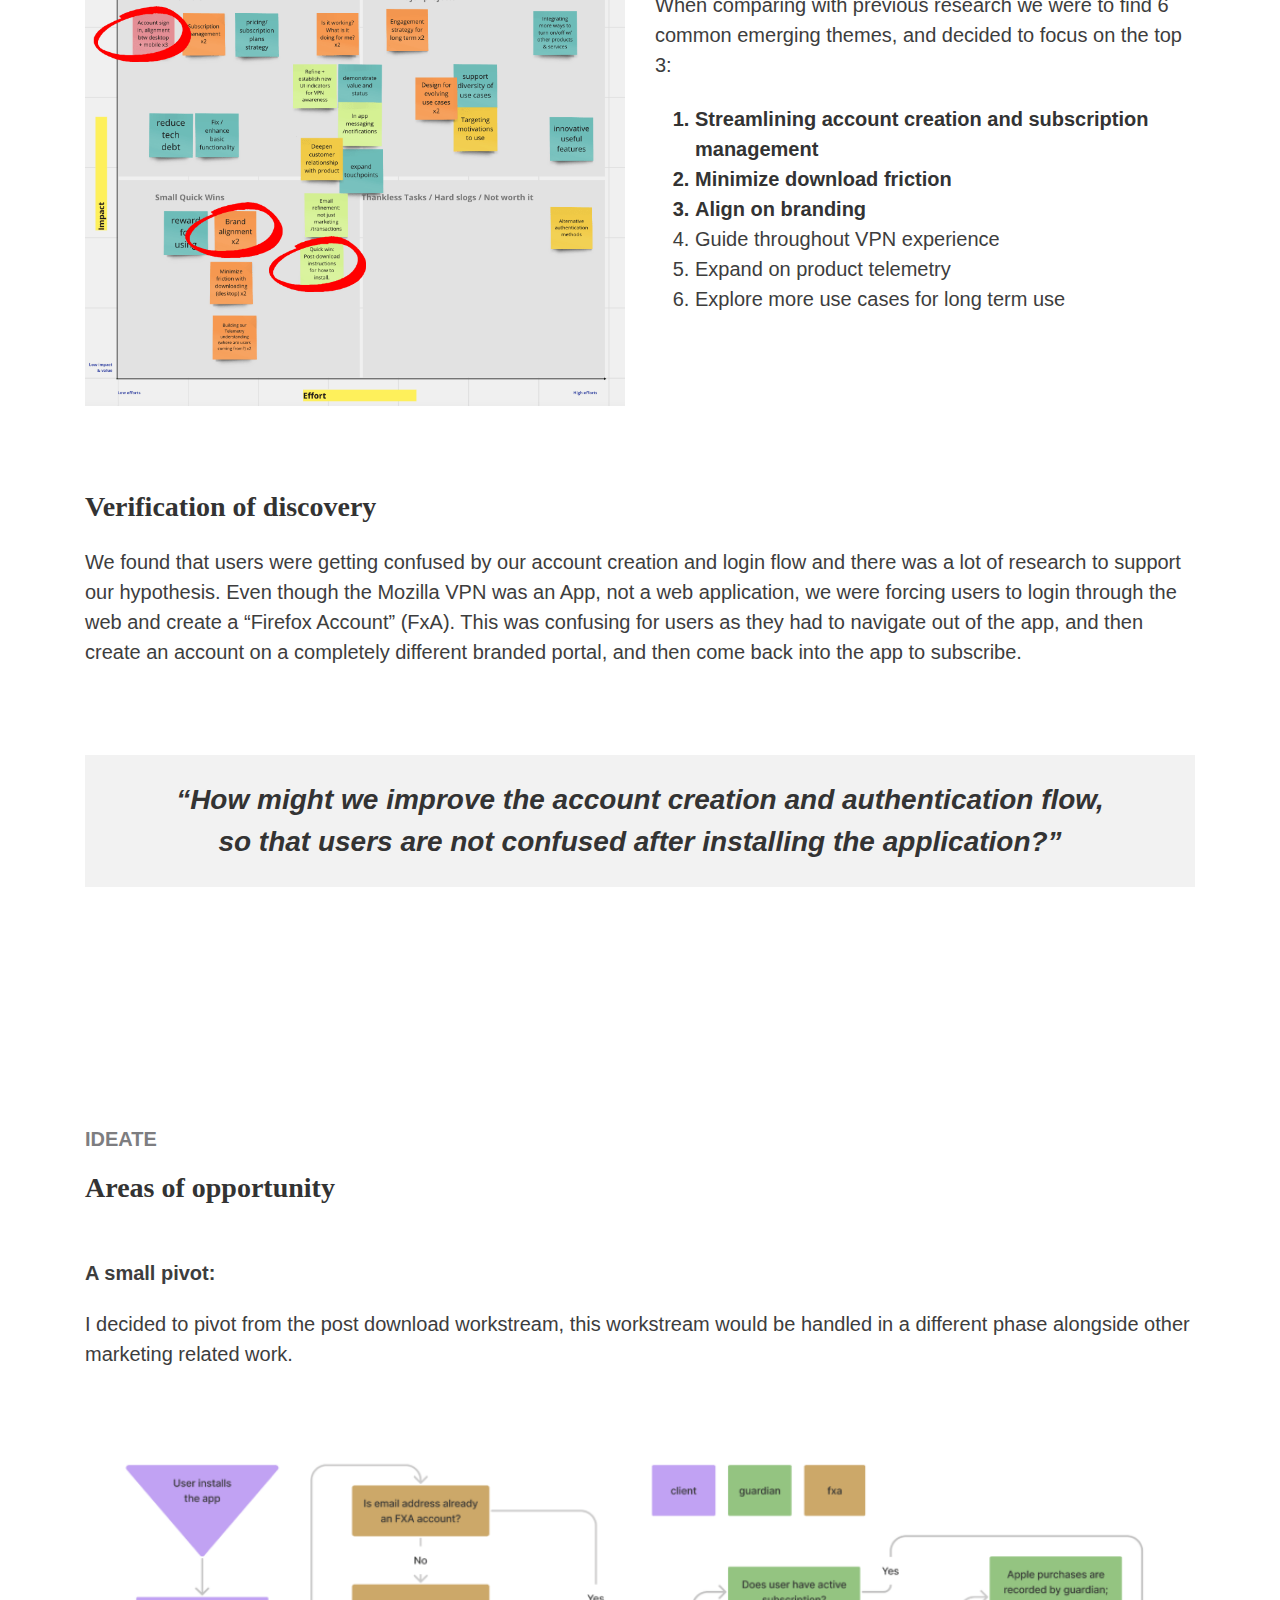
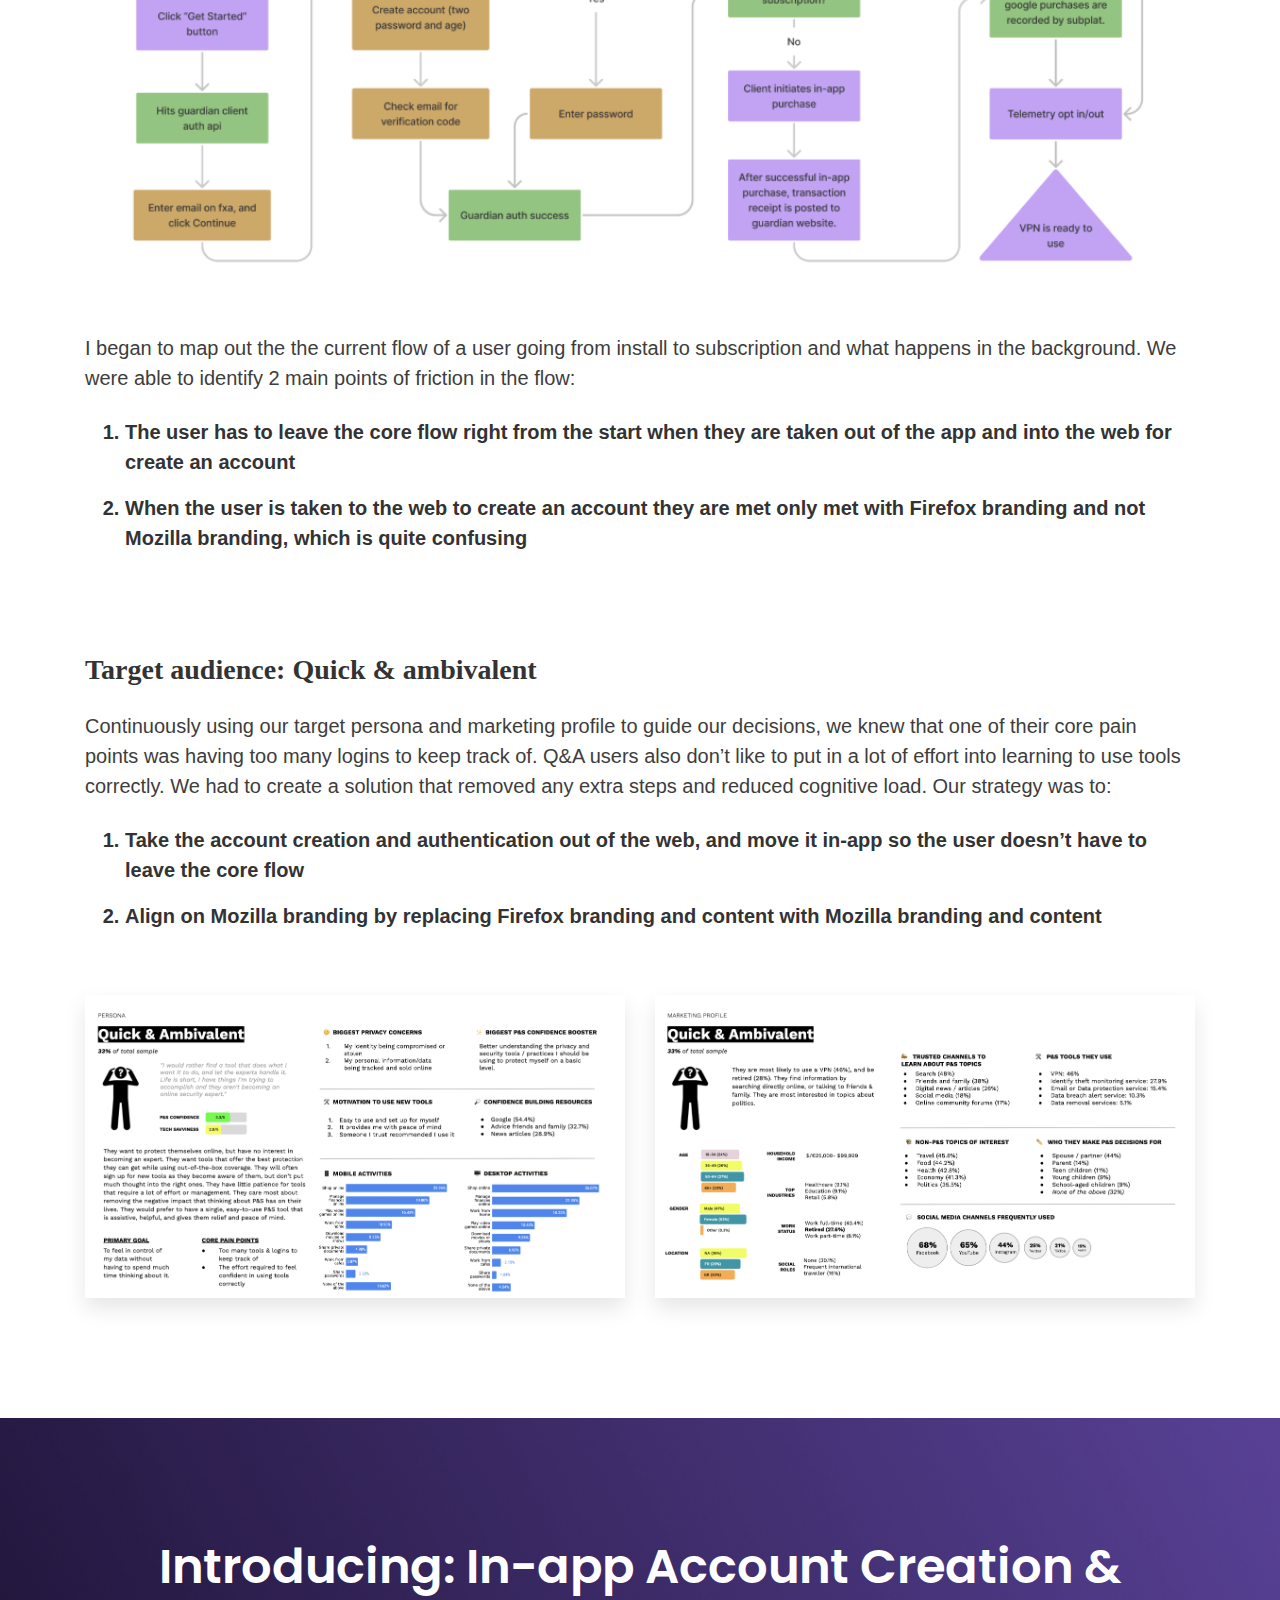
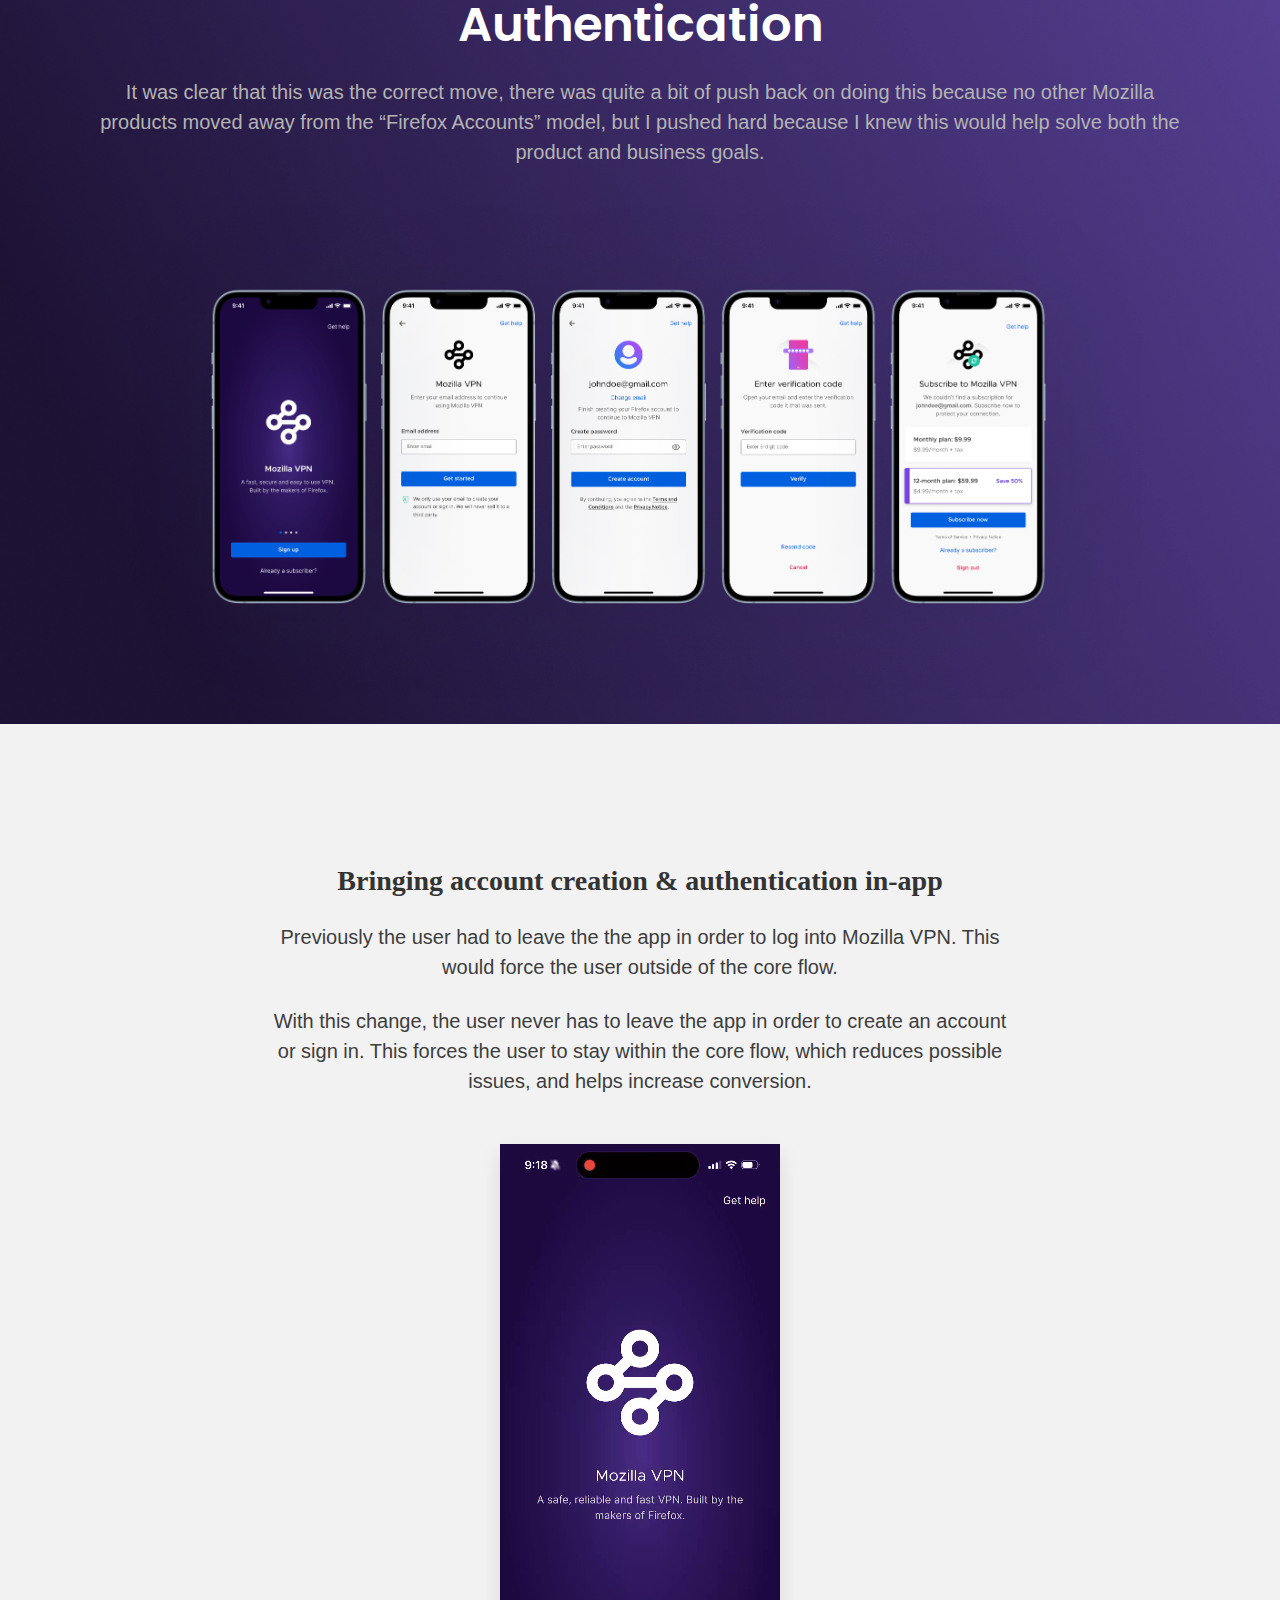
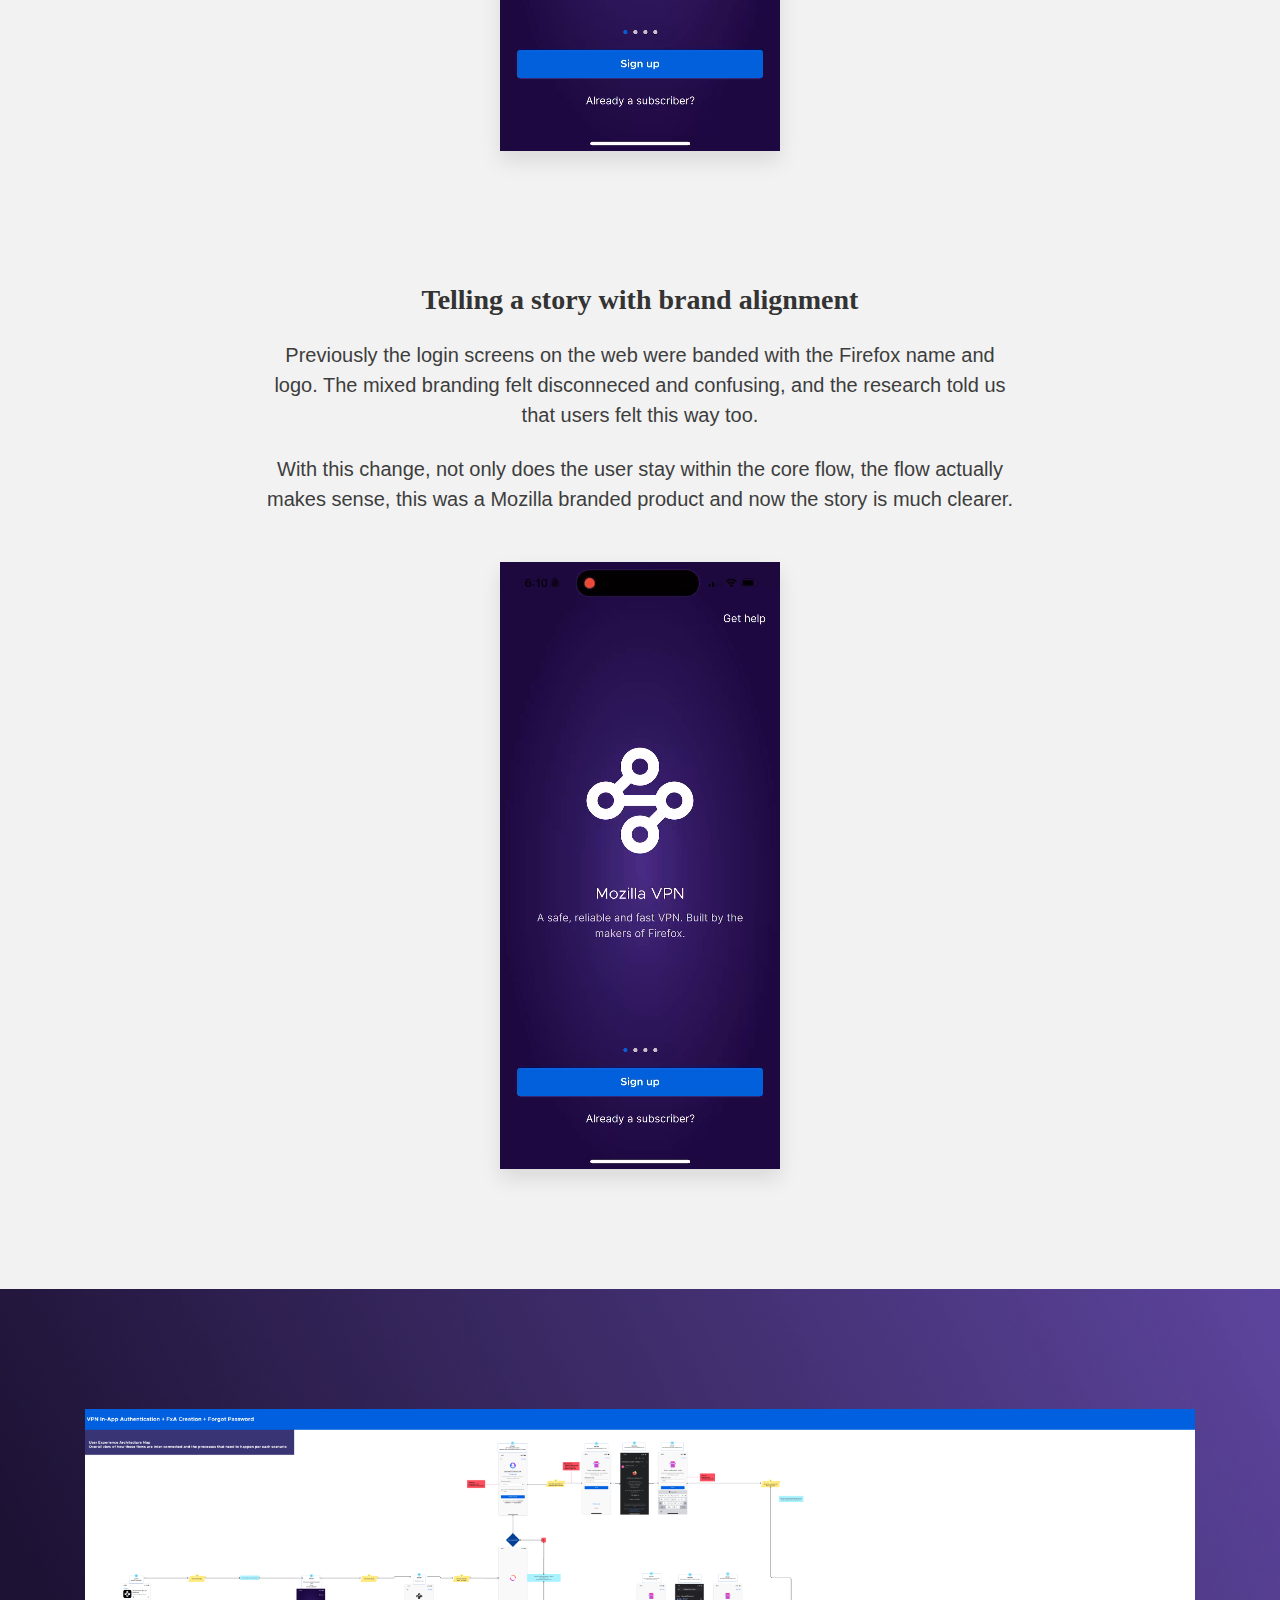
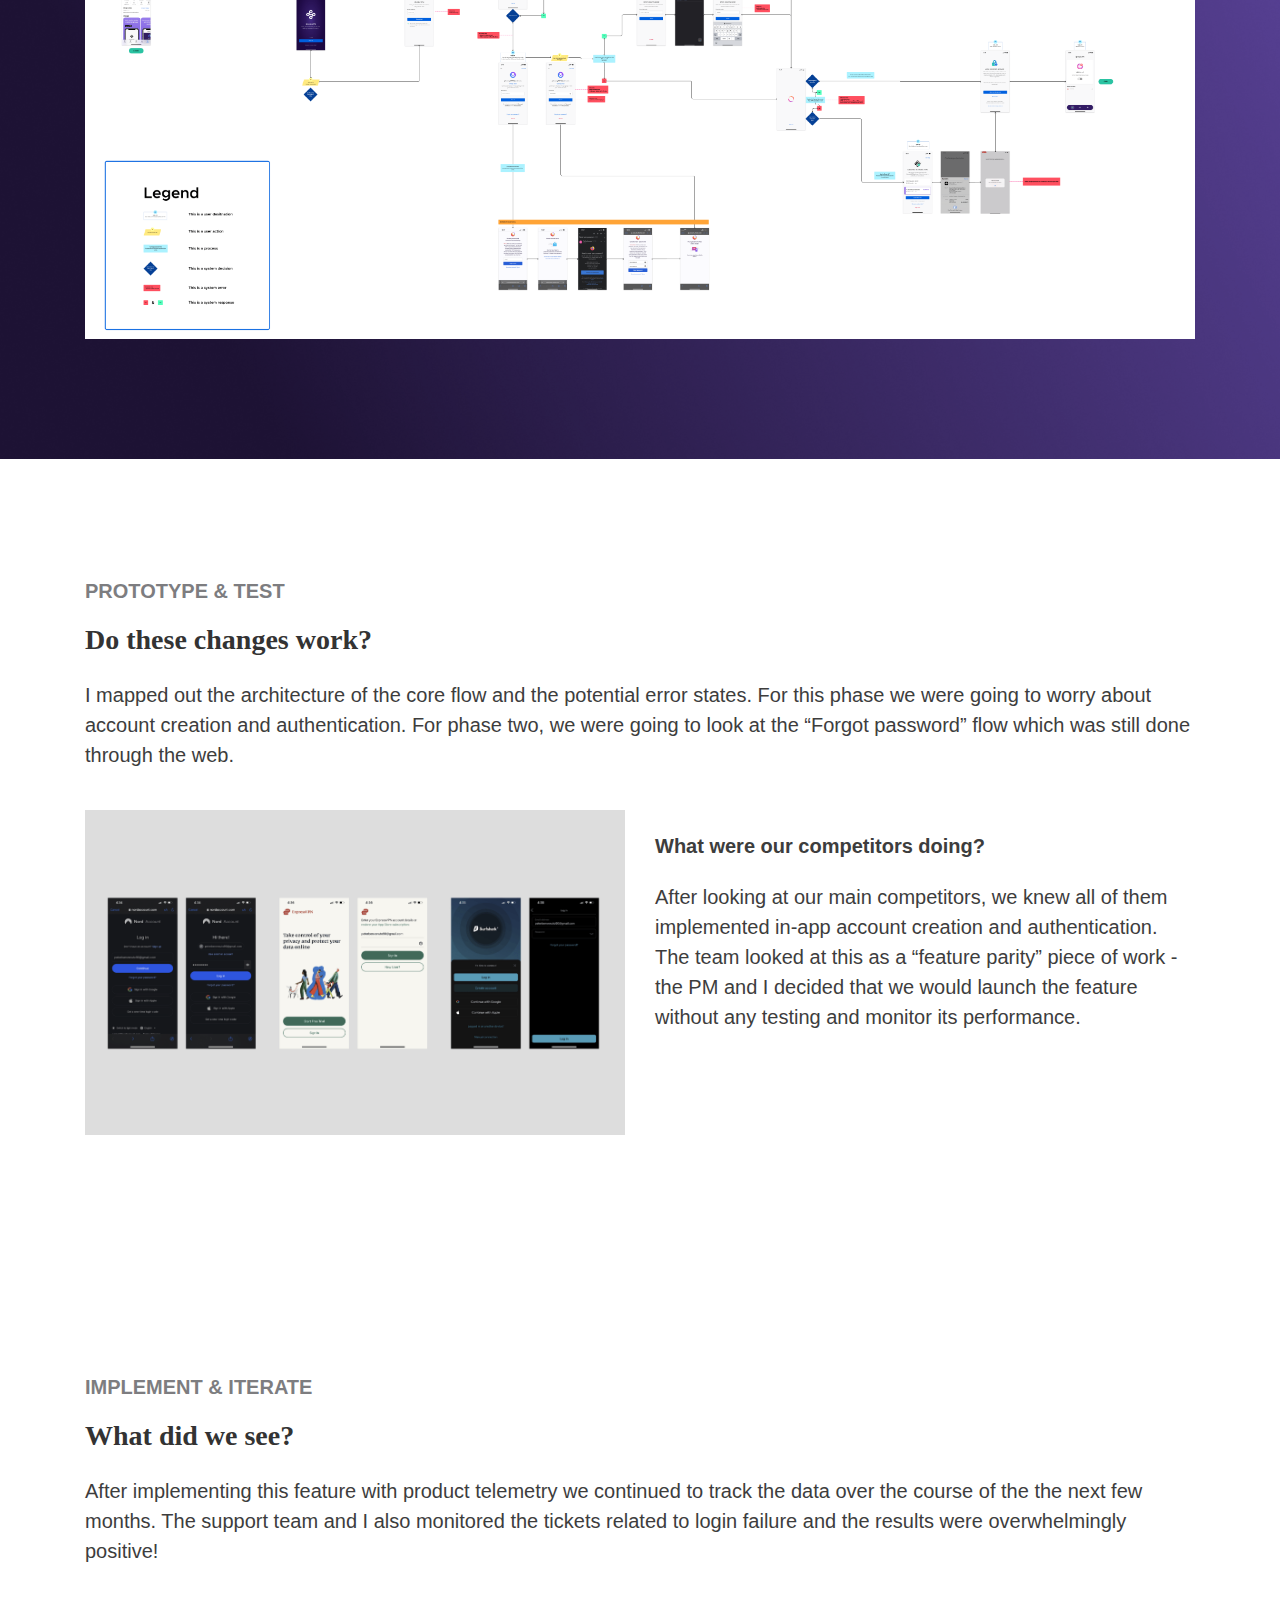
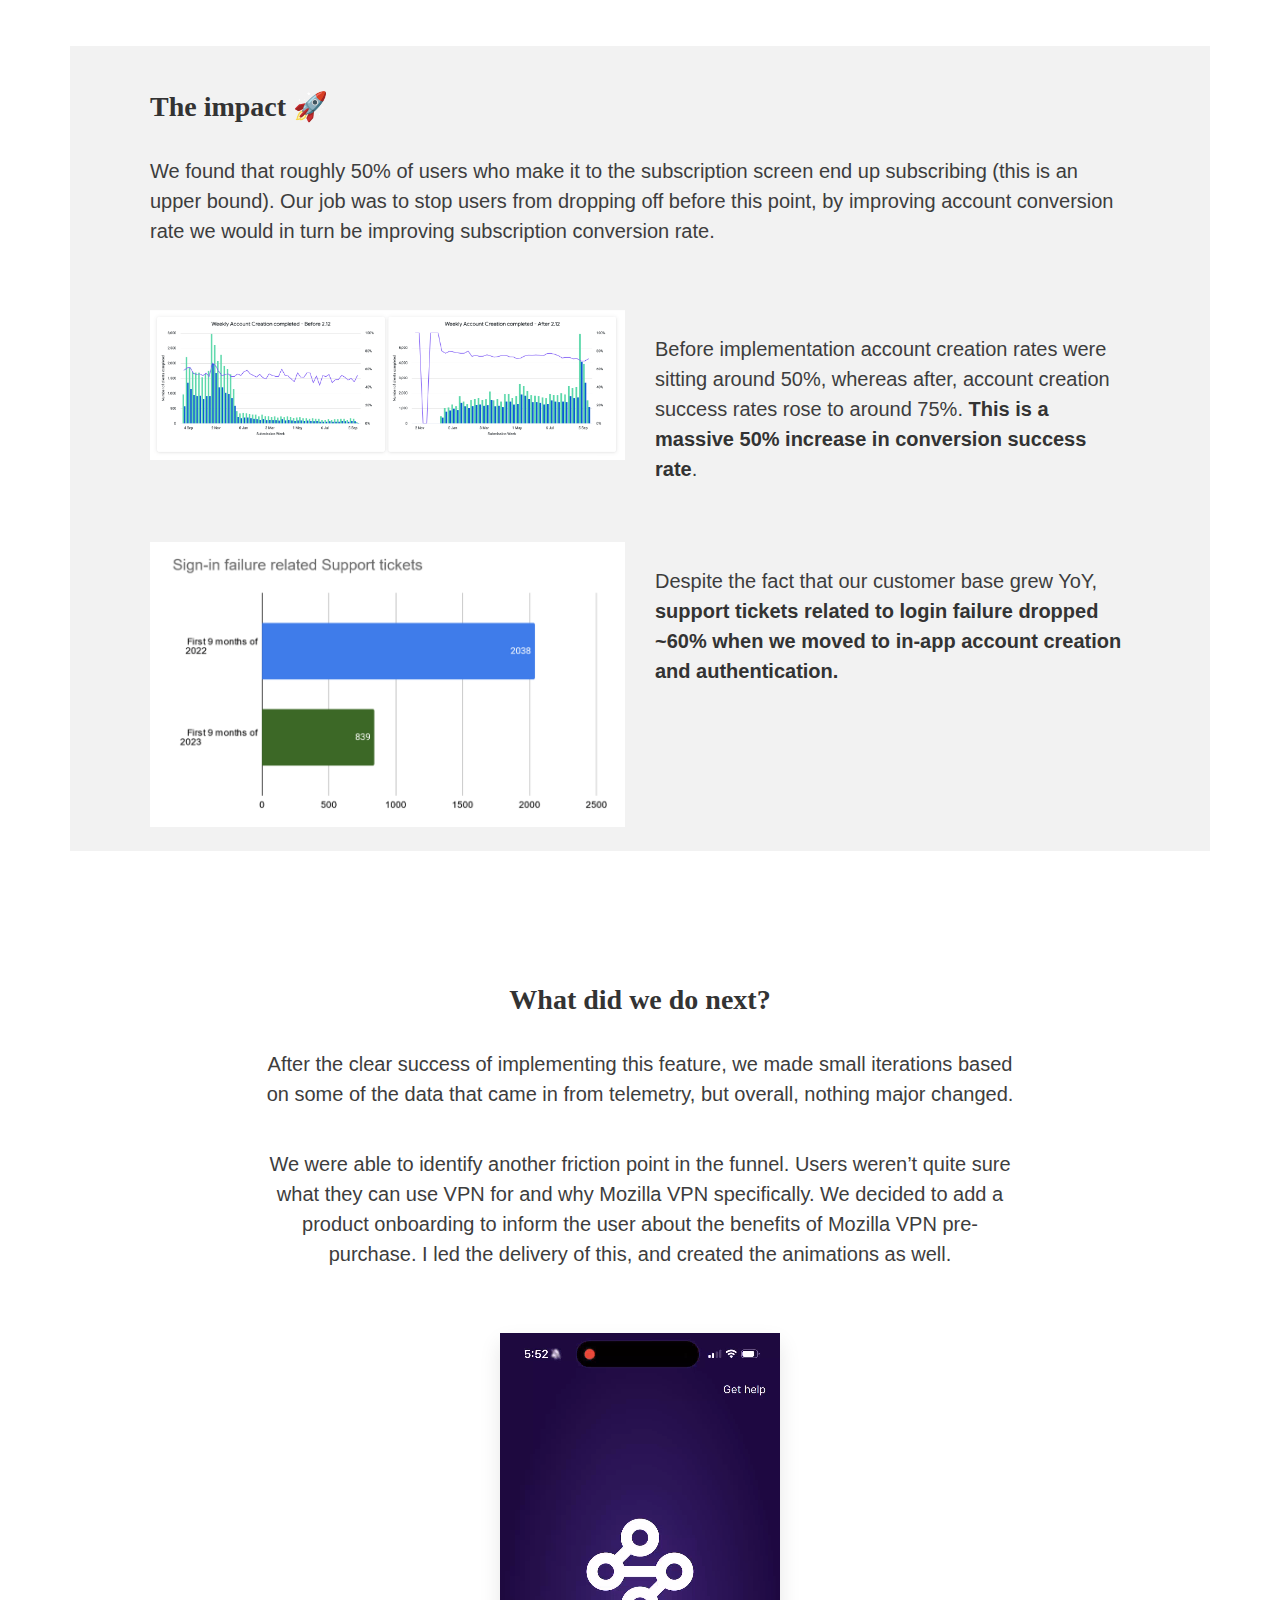
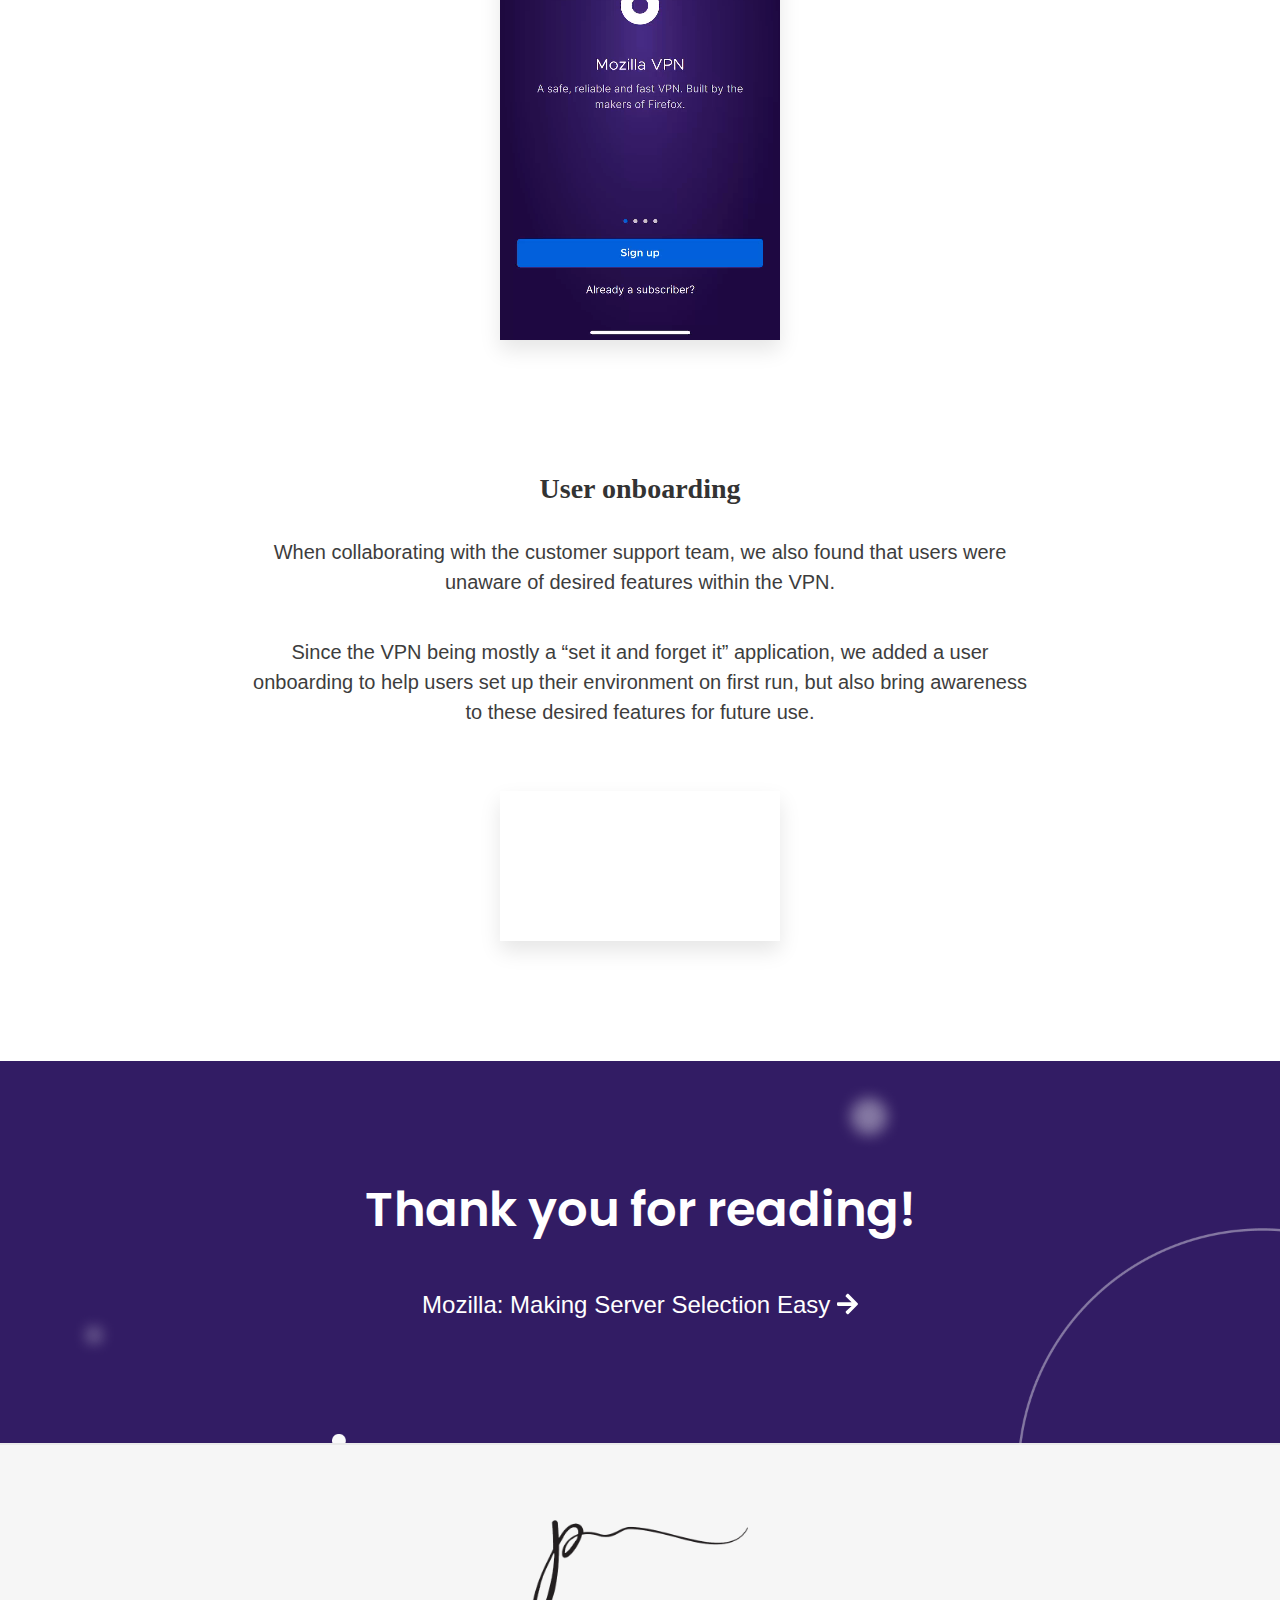
==== commit f53d454d: "fixed alignment" ====
--- a/mozilla-conversion-funnel.html
+++ b/mozilla-conversion-funnel.html
@@ -326,25 +326,25 @@
                             </video>
                         </div>
                     </div>
-
-                    
-                    <div class="col-md-12 space-up mt-5">
+                </div>
+
+                <div class="col-md-12 space-up mt-5">
+                    <div class="container">
                         <div class="row">
-                            <div class="col-md-12 space-up mt-5">
-                                <h3 class="moz-sub center">User onboarding</h3>
-                                <p class="moz-body center">When collaborating with the customer support team, we also found that users were unaware of desired features within the VPN.</p>
-                                <p class="moz-body center">Since the VPN being mostly a “set it and forget it” application, we added a user onboarding to help users set up their environment on first run, but also bring awareness to these desired features for future use.</p>
-        
-                                <video class="mt-5"  autoplay loop muted playsinline>
-                                    <source src="assets/images/onboarding-user.MP4" type="video/mp4" />
-                                    <source src="assets/images/onboarding-user.MP4" type="video/ogg" />
-                                    Your browser does not support the video tag.
-                                </video>
-                            </div>
-                        </div>
-                    </div>
-
-                </div>
+                            <h3 class="moz-sub center">User onboarding</h3>
+                            <p class="moz-body center">When collaborating with the customer support team, we also found that users were unaware of desired features within the VPN.</p>
+                            <p class="moz-body center">Since the VPN being mostly a “set it and forget it” application, we added a user onboarding to help users set up their environment on first run, but also bring awareness to these desired features for future use.</p>
+    
+                            <video class="mt-5"  autoplay loop muted playsinline>
+                                <source src="assets/images/onboarding-user.MP4" type="video/mp4" />
+                                <source src="assets/images/onboarding-user.MP4" type="video/ogg" />
+                                Your browser does not support the video tag.
+                            </video>
+                        </div>
+                    </div>
+                </div>
+
+
 			</section>
 
             <section id="end-section">
